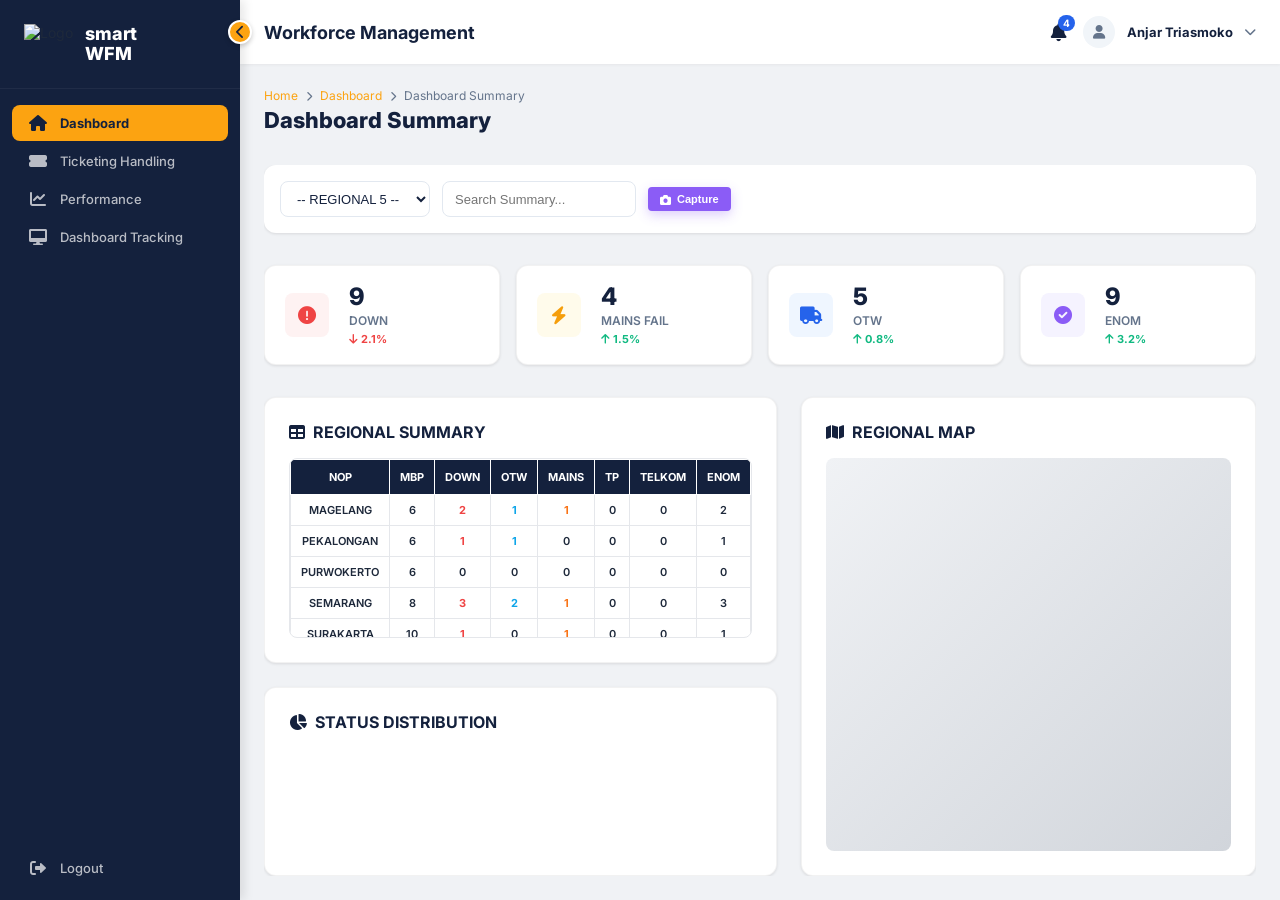
==== index.html @ b47be3df "Add files via upload" ====
<!DOCTYPE html>
<html lang="id">
<head>
  <meta charset="UTF-8">
  <meta name="viewport" content="width=device-width, initial-scale=1.0">
  <meta http-equiv="X-UA-Compatible" content="IE=edge">
  <title>OMC ENOM Regional 5</title>
  
  <base target="_top">
  <link rel="stylesheet" href="https://cdnjs.cloudflare.com/ajax/libs/font-awesome/6.0.0/css/all.min.css">
  <link rel="stylesheet" href="https://unpkg.com/leaflet@1.9.4/dist/leaflet.css" />
  
  <style>
    @import url('https://fonts.googleapis.com/css2?family=Inter:wght@400;600;700;800&display=swap');

    :root {
      --color-up: #10b981;
      --color-warning: #f97316;
      --color-down: #ef4444;
      --primary: #14213D;
      --primary-light: #1d2d4d;
      --accent: #FCA311;
      --secondary: #E5E5E5;
      --tertiary: #000000;
      --quaternary: #FFFFFF;
      --bg-light: #F0F2F5;
      --bg-default: #E5E5E5;
      --bg-darker: #d1d5db;
      --bg-white: #ffffff;
      --text-primary: #1e293b;
      --text-secondary: #64748b;
      --fs-xs: 11px;
      --fs-sm: 12px;
      --fs-base: 14px;
      --fs-lg: 16px;
      --fs-xl: 18px;
      --fs-2xl: 24px;
      --spacing-xs: 4px;
      --spacing-sm: 8px;
      --spacing-md: 16px;
      --spacing-lg: 24px;
      --shadow-sm: 0 1px 3px rgba(0, 0, 0, 0.1);
      --shadow-md: 0 4px 6px -1px rgba(0, 0, 0, 0.1);
      --shadow-lg: 0 10px 15px -3px rgba(0, 0, 0, 0.1);
      --radius-md: 8px;
      --radius-lg: 12px;
    }

    * { box-sizing: border-box; }
    html, body { height: 100%; margin: 0; padding: 0; }
    
    body {
      background-color: var(--bg-light);
      font-family: 'Inter', sans-serif;
      font-size: var(--fs-base);
      color: var(--text-primary);
      display: flex;
      overflow: auto; /* Allow scrolling if needed */
      min-height: 100vh;
    }

    /* ========== SIDEBAR ========== */
    #sidebar {
      width: 240px;
      background: var(--primary);
      display: flex;
      flex-direction: column;
      padding: 0;
      transition: width 0.3s cubic-bezier(0.4, 0, 0.2, 1);
      z-index: 100;
      box-shadow: 4px 0 10px rgba(0,0,0,0.1);
      flex-shrink: 0;
      position: relative;
    }

    #sidebar.collapsed {
      width: 70px;
    }

    #sidebar.collapsed .sidebar-logo span,
    #sidebar.collapsed .nav-item span,
    #sidebar.collapsed .nav-group-title,
    #sidebar.collapsed .nav-submenu {
      display: none;
    }

    #sidebar.collapsed .nav-item {
      justify-content: center;
      padding: 12px;
    }

    #sidebar.collapsed .nav-item i {
      margin: 0;
      font-size: 18px;
    }

    #sidebar.collapsed .sidebar-logo {
      justify-content: center;
      padding: 15px;
    }

    .sidebar-toggle {
      position: absolute;
      top: 20px;
      right: -12px;
      width: 24px;
      height: 24px;
      background: var(--accent);
      color: var(--primary);
      border-radius: 50%;
      display: flex;
      align-items: center;
      justify-content: center;
      cursor: pointer;
      z-index: 101;
      box-shadow: 0 2px 5px rgba(0,0,0,0.2);
      border: 2px solid white;
      transition: transform 0.3s;
    }

    #sidebar.collapsed .sidebar-toggle {
      transform: rotate(180deg);
    }

    .sidebar-logo {
      padding: 24px;
      display: flex;
      align-items: center;
      gap: 12px;
      border-bottom: 1px solid rgba(255,255,255,0.05);
      margin-bottom: 16px;
    }

    .sidebar-logo img {
      height: 40px;
      width: auto;
    }

    .sidebar-logo span {
      color: white;
      font-weight: 800;
      font-size: 18px;
      line-height: 1.1;
    }

    .nav-group {
      padding: 0 12px;
      margin-bottom: 16px;
    }

    .nav-group-title {
      color: rgba(255,255,255,0.4);
      font-size: 10px;
      font-weight: 700;
      text-transform: uppercase;
      padding: 0 12px;
      margin-bottom: 8px;
      letter-spacing: 1px;
    }

    .nav-item {
      color: rgba(255,255,255,0.7);
      width: 100%;
      padding: 10px 16px;
      cursor: pointer;
      display: flex;
      align-items: center;
      gap: 12px;
      transition: all 0.2s;
      font-size: 13px;
      font-weight: 500;
      border-radius: 8px;
      margin-bottom: 2px;
    }

    .nav-item i { 
      font-size: 16px; 
      width: 20px; 
      text-align: center;
    }

    .nav-item:hover {
      background: rgba(255, 255, 255, 0.05);
      color: white;
    }

    .nav-item.active {
      background: var(--accent);
      color: var(--primary);
      font-weight: 700;
    }

    .nav-item.active i {
      color: var(--primary);
    }

    .nav-submenu {
      padding-left: 32px;
      display: none;
    }

    .nav-item.has-submenu.open + .nav-submenu {
      display: block;
    }

    /* ========== MAIN CONTAINER ========== */
    #mainContainer {
      flex-grow: 1;
      display: flex;
      flex-direction: column;
      overflow: hidden;
      position: relative;
      min-width: 0; /* Prevent flex items from overflowing */
    }

    /* ========== HEADER ========== */
    .header-panel {
      display: flex;
      justify-content: space-between;
      align-items: center;
      background: var(--bg-white);
      padding: 0 24px;
      height: 64px;
      box-shadow: 0 1px 3px rgba(0,0,0,0.05);
      flex-shrink: 0;
      z-index: 10;
    }

    .header-title h4 {
      margin: 0;
      font-size: 18px;
      font-weight: 700;
      color: var(--primary);
    }

    .header-right {
      display: flex;
      gap: 24px;
      align-items: center;
    }

    .user-profile {
      display: flex;
      align-items: center;
      gap: 12px;
      cursor: pointer;
    }

    .user-avatar {
      width: 32px;
      height: 32px;
      border-radius: 50%;
      background: #f1f5f9;
      display: flex;
      align-items: center;
      justify-content: center;
      color: var(--text-secondary);
    }

    .user-info {
      display: flex;
      flex-direction: column;
    }

    .user-name {
      font-size: 13px;
      font-weight: 700;
      color: var(--primary);
    }

    /* ========== CONTENT AREA ========== */
    .content-area {
      flex-grow: 1;
      overflow-y: auto;
      padding: 24px;
      display: flex;
      flex-direction: column;
      gap: 24px;
    }

    .breadcrumb {
      display: flex;
      align-items: center;
      gap: 8px;
      font-size: 12px;
      color: var(--text-secondary);
      margin-bottom: 4px;
    }

    .breadcrumb a {
      color: var(--accent);
      text-decoration: none;
    }

    .page-header {
      margin-bottom: 8px;
    }

    .page-title {
      font-size: 22px;
      font-weight: 800;
      color: var(--primary);
      margin: 0;
    }

    /* ========== SCORE CARDS MODERN ========== */
    .score-cards-row {
      display: grid;
      grid-template-columns: repeat(auto-fit, minmax(200px, 1fr));
      gap: 16px;
      margin-bottom: 8px;
    }

    .modern-card {
      background: white;
      border-radius: 12px;
      padding: 16px 20px;
      display: flex;
      align-items: center;
      gap: 20px;
      box-shadow: var(--shadow-sm);
      border: 1px solid rgba(0,0,0,0.05);
      transition: all 0.3s ease;
      min-height: 100px;
    }

    .modern-card:hover {
      transform: translateY(-4px);
      box-shadow: var(--shadow-md);
    }

    .card-icon {
      width: 44px;
      height: 44px;
      border-radius: 8px;
      display: flex;
      align-items: center;
      justify-content: center;
      font-size: 18px;
    }

    .card-content {
      display: flex;
      flex-direction: column;
    }

    .card-value {
      font-size: 24px;
      font-weight: 800;
      color: var(--primary);
      line-height: 1;
    }

    .card-label {
      font-size: 12px;
      font-weight: 600;
      color: var(--text-secondary);
      text-transform: uppercase;
      margin-top: 4px;
    }

    .card-trend {
      font-size: 11px;
      font-weight: 700;
      margin-top: 4px;
      display: flex;
      align-items: center;
      gap: 4px;
    }

    .trend-up { color: var(--color-up); }
    .trend-down { color: var(--color-down); }

    /* Colors for cards */
    .card-blue { background: #eff6ff; color: #2563eb; }
    .card-green { background: #ecfdf5; color: #10b981; }
    .card-yellow { background: #fffbeb; color: #f59e0b; }
    .card-red { background: #fef2f2; color: #ef4444; }
    .card-purple { background: #f5f3ff; color: #8b5cf6; }

    #summaryPage, #dashboardPage, #dashboardPage2, #chartPage, #page4 {
      display: none;
      flex-direction: column;
      padding: var(--spacing-md);
      flex-grow: 1;
      overflow-y: auto;
    }

    /* ========== HEADER ========== */
    .header-panel {
      display: none;
    }

    .header-logo {
      height: 40px;
      width: auto;
      object-fit: contain;
    }

    .header-info h4 {
      margin: 0;
      font-size: var(--fs-xl);
      font-weight: 800;
      color: var(--primary);
      letter-spacing: -0.5px;
    }

    .header-right {
      display: flex;
      gap: var(--spacing-md);
      align-items: center;
      flex: 1;
      justify-content: flex-end;
    }

    .header-right input, .header-right select {
      height: 28px;
      padding: 0 var(--spacing-md);
      border-radius: 4px;
      border: 1px solid var(--bg-darker);
      font-size: var(--fs-xs);
      transition: all 0.2s;
    }

    .sync-info {
      text-align: right;
      border-left: 1px solid var(--bg-darker);
      padding-left: var(--spacing-md);
      line-height: 1.2;
      font-size: var(--fs-xs);
    }

    .sync-info span { color: var(--text-secondary); font-weight: 500; }
    .sync-info b { color: var(--accent); font-weight: 700; }
    .filter-bar {
      display: flex;
      gap: 12px;
      align-items: center;
      flex-wrap: wrap;
      background: white;
      padding: 16px;
      border-radius: 12px;
      box-shadow: var(--shadow-sm);
      margin-bottom: 8px;
    }

    .filter-bar select, .filter-bar input {
      height: 36px;
      padding: 0 12px;
      border-radius: 8px;
      border: 1px solid #e2e8f0;
      font-size: 13px;
      background: white;
      color: var(--primary);
      font-weight: 500;
      min-width: 150px;
    }

    .filter-bar select:focus, .filter-bar input:focus {
      outline: none;
      border-color: var(--accent);
    }

    /* ========== SCORE CARDS ========== */
    .row-score-sum {
      display: flex;
      gap: var(--spacing-md);
      margin-bottom: var(--spacing-md);
      flex-wrap: wrap;
      flex-shrink: 0;
    }

    .card-score-sum {
      flex: 1;
      min-width: 120px;
      background: var(--bg-white);
      border-radius: 6px;
      border: 1px solid var(--bg-darker);
      padding: var(--spacing-lg);
      text-align: center;
      box-shadow: var(--shadow-sm);
      transition: all 0.2s;
      position: relative;
      overflow: hidden;
      display: flex;
      flex-direction: column;
      justify-content: center;
    }

    .card-score-sum::before {
      content: '';
      position: absolute;
      top: 0;
      left: 0;
      right: 0;
      height: 3px;
      background: var(--bg-darker);
    }

    .card-score-sum.status-down::before { background: linear-gradient(90deg, var(--color-down), #dc2626); }
    .card-score-sum.status-warning::before { background: linear-gradient(90deg, var(--color-warning), #ea580c); }
    .card-score-sum.status-otw::before { background: linear-gradient(90deg, #06b6d4, #0891b2); }
    .card-score-sum:hover { transform: translateY(-2px); box-shadow: var(--shadow-md); }
    .card-score-sum small { font-size: var(--fs-xs); font-weight: 700; color: var(--text-secondary); text-transform: uppercase; }
    .card-score-sum h4 { font-size: 20px; margin: 6px 0 0 0; font-weight: 800; color: var(--primary); }

    .summary-grid {
      display: grid;
      grid-template-columns: 4.5fr 5.5fr;
      gap: 24px;
      flex-grow: 1;
      min-height: 0;
    }

    .summary-left {
      display: flex;
      flex-direction: column;
      gap: 24px;
      min-height: 0;
    }

    .summary-right {
      min-height: 0;
    }

    .card-panel {
      background: var(--bg-white);
      border-radius: 12px;
      border: 1px solid rgba(0,0,0,0.05);
      padding: 24px;
      box-shadow: var(--shadow-sm);
      display: flex;
      flex-direction: column;
      min-height: 0;
    }

    .panel-title {
      font-size: var(--fs-lg);
      font-weight: 700;
      color: var(--primary);
      margin-bottom: var(--spacing-md);
      display: flex;
      align-items: center;
      gap: 8px;
      flex-shrink: 0;
    }

    /* ========== SUMMARY TABLE ========== */
    .sum-table {
      width: 100%;
      border-collapse: collapse;
      font-size: var(--fs-sm);
      flex: 1;
      overflow: auto;
    }

    .sum-table th {
      background: #14213D;
      color: white;
      padding: 10px;
      position: sticky;
      top: 0;
      font-weight: 700;
      font-size: 11px;
      text-transform: uppercase;
      z-index: 5;
      border: 1px solid rgba(255,255,255,0.1);
    }

    .sum-table td {
      padding: 8px 10px;
      border: 1px solid #e5e7eb;
      text-align: center;
      font-weight: 600;
      font-size: 11px;
    }

    .sum-total {
      background: #eff6ff !important;
      font-weight: 800 !important;
      color: var(--primary);
      border-top: 2px solid var(--accent);
    }

    /* ========== MAP ========== */
    #map {
      height: 100%;
      width: 100%;
      border-radius: 6px;
      background: linear-gradient(135deg, var(--bg-light) 0%, var(--bg-darker) 100%);
    }

    .leaflet-popup-content-wrapper {
      border-radius: 6px;
      box-shadow: var(--shadow-lg) !important;
      border: none !important;
      background: var(--bg-white);
      font-family: 'Inter', sans-serif;
    }

    /* ========== DETAIL PAGE ========== */
    .row-score {
      display: flex;
      gap: var(--spacing-sm);
      margin-bottom: var(--spacing-md);
      overflow-x: auto;
      padding-bottom: 2px;
      flex-shrink: 0;
    }

    .card-score {
      flex: 0 0 auto;
      min-width: 90px;
      border-radius: 6px;
      padding: var(--spacing-md);
      text-align: center;
      color: white;
      font-weight: 700;
      transition: all 0.2s;
      display: flex;
      flex-direction: column;
      justify-content: center;
    }

    .card-score h4 { font-size: 16px; margin: 4px 0 2px 0; font-weight: 800; }
    .card-score small { font-size: var(--fs-xs); font-weight: 700; text-transform: uppercase; letter-spacing: 0.3px; }
    .card-score:hover { transform: translateY(-2px); box-shadow: var(--shadow-md); }

    .bg-up { background: linear-gradient(135deg, var(--color-up) 0%, #059669 100%); box-shadow: 0 4px 12px rgba(16, 185, 129, 0.3); }
    .bg-down { background: linear-gradient(135deg, var(--color-down) 0%, #dc2626 100%); box-shadow: 0 4px 12px rgba(239, 68, 68, 0.3); }
    .bg-warning { background: linear-gradient(135deg, var(--color-warning) 0%, #fc5a05 100%); box-shadow: 0 4px 12px rgba(249, 115, 22, 0.3); }
    .bg-info { background: linear-gradient(135deg, var(--primary-light) 0%, var(--accent) 100%); box-shadow: 0 4px 12px rgba(37, 99, 235, 0.3); }
    .bg-otw { background: linear-gradient(135deg, #06b6d4 0%, #0891b2 100%); box-shadow: 0 4px 12px rgba(6, 182, 212, 0.3); }
    .bg-critical { background: linear-gradient(135deg, #8b5cf6 0%, #7c3aed 100%); box-shadow: 0 4px 12px rgba(139, 92, 246, 0.3); }

    /* ========== TABLE ========== */
    .table-top-controls {
      display: flex;
      gap: var(--spacing-md);
      margin-bottom: var(--spacing-md);
      flex-shrink: 0;
      flex-wrap: wrap;
      align-items: center;
    }

    .table-controls {
      display: flex;
      justify-content: space-between;
      align-items: center;
      margin-top: var(--spacing-md);
      gap: var(--spacing-md);
      flex-shrink: 0;
    }

    .capture-btn, .export-btn {
      padding: 6px 12px;
      background: linear-gradient(135deg, #8b5cf6 0%, #6d28d9 100%);
      color: white;
      border: none;
      border-radius: 4px;
      cursor: pointer;
      font-size: var(--fs-xs);
      font-weight: 700;
      transition: all 0.2s;
      display: flex;
      align-items: center;
      gap: 6px;
      box-shadow: 0 4px 12px rgba(139, 92, 246, 0.3);
    }

    .export-btn {
      background: linear-gradient(135deg, #059669 0%, #047857 100%);
      box-shadow: 0 4px 12px rgba(5, 150, 105, 0.3);
    }

    .capture-btn:hover, .export-btn:hover { 
      transform: translateY(-1px); 
    }

    /* ========== TABLE STYLING ========== */
    .table-container {
      background: white;
      border-radius: 12px;
      box-shadow: var(--shadow-sm);
      overflow: hidden;
      display: flex;
      flex-direction: column;
      border: 1px solid rgba(0,0,0,0.05);
    }

    .table-header-blue {
      background: var(--primary);
      color: white;
      padding: 12px 20px;
      font-weight: 700;
      font-size: 14px;
    }

    #mainTable, #mainTable2 {
      width: 100%;
      border-collapse: collapse;
      font-size: var(--fs-sm);
    }

    #mainTable thead, #mainTable2 thead {
      position: sticky;
      top: 0;
      z-index: 10;
    }

    #mainTable th, #mainTable2 th {
      background: #14223D !important;
      color: white;
      padding: 10px 8px;
      position: relative;
      font-weight: 700;
      font-size: var(--fs-xs);
      text-transform: uppercase;
      cursor: pointer;
      white-space: nowrap;
      border-right: 1px solid rgba(255, 255, 255, 0.1);
      z-index: 10;
      width: auto;
      max-width: 200px;
      border-bottom: 2px solid var(--accent);
      transition: background 0.2s;
    }

    #mainTable th:hover, #mainTable2 th:hover {
      background: #1e293b !important;
    }

    #mainTable td, #mainTable2 td {
      padding: 6px;
      border-bottom: 1px solid var(--bg-default);
      width: auto;
      max-width: 200px;
      white-space: normal;
      word-wrap: break-word;
      overflow-wrap: break-word;
      cursor: pointer;
    }

    #mainTable tbody tr {
      transition: all 0.2s;
    }

    #mainTable tbody tr:hover { 
      background-color: #f0f7ff;
      box-shadow: inset 3px 0 0 var(--accent);
    }

    .status-up { background: #ecfdf5; color: #065f46; font-weight: 700; border-radius: 3px; padding: 2px 4px; }
    .status-warning { background: #fef3c7; color: #92400e; font-weight: 700; border-radius: 3px; padding: 2px 4px; }
    .status-down { background: #fee2e2; color: #991b1b; font-weight: 700; border-radius: 3px; padding: 2px 4px; }

    .mbp-otw { color: #0891b2; font-weight: 700; }
    .sla-exceeded { background-color: #fee2e2 !important; color: #991b1b; }
    .duration-exceeded { background-color: #fee2e2 !important; color: #991b1b; font-weight: 700; }

    /* ========== FIXED DROPDOWN STYLING ========== */
    .th-header-wrapper {
      position: relative;
      display: flex;
      align-items: center;
      justify-content: space-between;
      gap: 4px;
      width: 100%;
    }

    .sort-indicator {
      font-size: 10px;
      margin-left: 4px;
      opacity: 0.9;
      display: inline-flex;
      align-items: center;
      color: #fbbf24; /* Amber color for visibility */
    }
    
    .sort-priority {
      font-size: 9px;
      background: rgba(255,255,255,0.3);
      border-radius: 50%;
      width: 14px;
      height: 14px;
      display: inline-flex;
      align-items: center;
      justify-content: center;
      margin-left: 2px;
      color: white;
    }

    .filter-dropdown {
      position: fixed;
      background: var(--bg-white);
      border: 1px solid #e2e8f0;
      border-radius: 8px;
      box-shadow: 0 10px 25px -5px rgba(0, 0, 0, 0.1), 0 8px 10px -6px rgba(0, 0, 0, 0.1);
      z-index: 9999;
      display: none;
      min-width: 220px;
      max-width: 280px;
      overflow: hidden;
      animation: dropdownFadeIn 0.2s ease-out;
    }

    @keyframes dropdownFadeIn {
      from { opacity: 0; transform: translateY(-10px); }
      to { opacity: 1; transform: translateY(0); }
    }

    .filter-dropdown.show {
      display: block;
    }

    .filter-search-container {
      padding: 10px;
      background: #f8fafc;
      border-bottom: 1px solid #e2e8f0;
    }

    .filter-dropdown input {
      width: 100%;
      padding: 8px 12px;
      border: 1px solid #cbd5e1;
      border-radius: 6px;
      font-size: 12px;
      color: var(--primary);
      background: white;
      font-weight: 500;
      transition: border-color 0.2s;
    }

    .filter-dropdown input:focus {
      outline: none;
      border-color: var(--accent);
      box-shadow: 0 0 0 3px rgba(37, 99, 235, 0.1);
    }

    .filter-actions {
      display: flex;
      justify-content: space-between;
      align-items: center;
      padding: 8px 12px;
      background: #f1f5f9;
      border-top: 1px solid #e2e8f0;
    }

    .filter-btn {
      padding: 4px 8px;
      font-size: 11px;
      font-weight: 600;
      cursor: pointer;
      border-radius: 4px;
      transition: all 0.2s;
    }

    .filter-btn-clear {
      color: #ef4444;
      background: transparent;
      border: 1px solid transparent;
    }

    .filter-btn-clear:hover {
      background: #fee2e2;
      border-color: #fecaca;
    }

    .filter-count {
      font-size: 11px;
      color: var(--text-secondary);
      font-weight: 600;
    }

    .filter-options {
      max-height: 200px;
      overflow-y: auto;
      padding: 4px 0;
    }

    .filter-option {
      display: flex;
      align-items: center;
      padding: 8px 12px;
      cursor: pointer;
      color: var(--text-primary);
      font-weight: 500;
      transition: background 0.15s;
      font-size: 12px;
      user-select: none;
    }

    .filter-option:hover {
      background: #f1f5f9;
    }

    .filter-option.selected {
      background: #eff6ff;
      color: var(--primary);
    }

    .filter-option input[type="checkbox"] {
      accent-color: var(--accent);
      cursor: pointer;
      margin-right: 10px;
      width: 15px;
      height: 15px;
      flex-shrink: 0;
    }

    .filter-icon {
      cursor: pointer;
      opacity: 0.5;
      transition: all 0.2s;
      min-width: 16px;
      font-size: 11px;
      color: #94a3b8;
      padding: 4px;
      border-radius: 4px;
    }

    .filter-icon:hover {
      opacity: 1;
      background: rgba(255, 255, 255, 0.1);
      color: white;
    }

    .filter-icon.active {
      opacity: 1;
      color: #fbbf24;
      background: rgba(251, 191, 36, 0.1);
    }

    th.filtered {
      background: #1e293b !important; /* Slightly lighter than the original dark blue */
      border-bottom: 2px solid #fbbf24 !important;
    }

    /* ========== MODAL ========== */
    .modal {
      display: none;
      position: fixed;
      z-index: 10000;
      left: 0;
      top: 0;
      width: 100%;
      height: 100%;
      background-color: rgba(0, 0, 0, 0.5);
      animation: fadeIn 0.3s;
    }

    .modal.show {
      display: flex;
      justify-content: center;
      align-items: center;
    }

    @keyframes fadeIn {
      from { opacity: 0; }
      to { opacity: 1; }
    }

    .modal-content {
      background-color: var(--bg-white);
      padding: 30px;
      border-radius: 12px;
      max-width: 700px;
      width: 90%;
      max-height: 80vh;
      overflow-y: auto;
      box-shadow: 0 20px 60px rgba(0, 0, 0, 0.3);
      animation: slideUp 0.3s;
    }

    @keyframes slideUp {
      from { transform: translateY(50px); opacity: 0; }
      to { transform: translateY(0); opacity: 1; }
    }

    .modal-header {
      display: flex;
      justify-content: space-between;
      align-items: center;
      margin-bottom: 20px;
      padding-bottom: 15px;
      border-bottom: 2px solid var(--bg-default);
    }

    .modal-header h2 {
      margin: 0;
      color: var(--primary);
      font-size: 20px;
    }

    .close-btn {
      background: none;
      border: none;
      font-size: 28px;
      cursor: pointer;
      color: var(--text-secondary);
      transition: color 0.2s;
    }

    .close-btn:hover {
      color: var(--primary);
    }

    .modal-body {
      display: grid;
      grid-template-columns: 1fr 1fr;
      gap: 20px;
    }

    .modal-row {
      display: flex;
      flex-direction: column;
    }

    .modal-row label {
      font-size: var(--fs-xs);
      font-weight: 700;
      color: var(--text-secondary);
      text-transform: uppercase;
      margin-bottom: 6px;
    }

    .modal-row value {
      font-size: var(--fs-base);
      font-weight: 600;
      color: var(--text-primary);
      word-break: break-word;
    }

    .modal-full {
      grid-column: 1 / -1;
    }

    .charts-grid {
      display: grid;
      grid-template-columns: 1fr 1fr;
      gap: 24px;
      margin-bottom: 24px;
    }

    .chart-card {
      background: var(--bg-white);
      border-radius: 12px;
      border: 1px solid rgba(0,0,0,0.05);
      padding: 24px;
      box-shadow: var(--shadow-sm);
      display: flex;
      flex-direction: column;
    }

    .chart-title {
      font-size: var(--fs-lg);
      font-weight: 700;
      color: var(--primary);
      margin-bottom: var(--spacing-md);
    }

    .chart-container {
      flex: 1;
      position: relative;
      height: 300px;
    }

    .chart-container canvas {
      max-height: 100%;
    }

    /* ========== LOGIN ========== */
    #loginPage {
      position: fixed;
      inset: 0;
      z-index: 9999;
      display: flex;
      justify-content: center;
      align-items: center;
      background: url('https://images.unsplash.com/photo-1449824913935-59a10b8d2000?auto=format&fit=crop&w=1920&q=80') center/cover;
    }

    #loginPage::before {
      content: "";
      position: absolute;
      inset: 0;
      background: rgba(15, 23, 42, 0.85);
      z-index: 1;
    }

    .login-box {
      position: relative;
      z-index: 2;
      background: var(--bg-white);
      padding: var(--spacing-lg);
      border-radius: 12px;
      width: 680px;
      display: flex;
      box-shadow: var(--shadow-lg);
      gap: var(--spacing-lg);
    }

    .login-left {
      flex: 1.2;
      border-right: 1px solid var(--bg-darker);
      display: flex;
      justify-content: center;
      align-items: center;
      padding-right: var(--spacing-lg);
    }

    .login-left img { width: 180px; border-radius: 8px; box-shadow: var(--shadow-md); }
    .login-right { flex: 1; padding-left: var(--spacing-lg); }
    .login-right h3 { font-size: var(--fs-2xl); color: var(--primary); margin-bottom: var(--spacing-lg); font-weight: 800; }
    .login-right input {
      width: 100%;
      padding: 8px var(--spacing-md);
      margin: var(--spacing-sm) 0;
      border-radius: 6px;
      border: 1px solid var(--bg-darker);
      background: var(--bg-light);
      font-size: var(--fs-sm);
      font-family: 'Inter', sans-serif;
    }

    .login-right button {
      width: 100%;
      padding: 8px var(--spacing-md);
      background: linear-gradient(135deg, var(--accent) 0%, #1d4ed8 100%);
      color: white;
      border: none;
      border-radius: 6px;
      cursor: pointer;
      font-weight: 700;
      font-size: var(--fs-sm);
      margin-top: var(--spacing-md);
      font-family: 'Inter', sans-serif;
    }

    #loginError { color: var(--color-down); font-size: var(--fs-xs); margin-bottom: var(--spacing-sm); font-weight: 600; text-align: center; }
    .login-footer { font-size: var(--fs-xs); color: #0a0185; display: block; margin-top: var(--spacing-md); font-weight: 700; text-align: center; }

    /* ========== PAGINATION ========== */
    .pagination {
      display: flex;
      gap: var(--spacing-xs);
      align-items: center;
    }

    .pagination button, .pagination input {
      padding: 4px 8px;
      border: 1px solid var(--bg-darker);
      border-radius: 4px;
      background: var(--bg-white);
      cursor: pointer;
      font-size: var(--fs-xs);
    }

    .pagination button:hover {
      background: var(--accent);
      color: white;
      border-color: var(--accent);
    }

    /* ========== RESPONSIVE ========== */
    @media (max-width: 1200px) {
      .summary-grid { grid-template-columns: 1fr; }
      .charts-grid { grid-template-columns: 1fr; }
      #sidebar:not(.collapsed) { width: 200px; }
    }

    @media (max-width: 992px) {
      #sidebar:not(.collapsed) { width: 70px; }
      #sidebar:not(.collapsed) .sidebar-logo span,
      #sidebar:not(.collapsed) .nav-item span,
      #sidebar:not(.collapsed) .nav-group-title,
      #sidebar:not(.collapsed) .nav-submenu {
        display: none;
      }
      #sidebar:not(.collapsed) .nav-item {
        justify-content: center;
      }
    }

    @media (max-width: 768px) {
      .header-panel { flex-direction: row; height: 64px; padding: 0 12px; }
      .header-title h4 { font-size: 14px; }
      .header-right { gap: 12px; }
      .user-name { display: none; }
      .login-box { width: 95vw; flex-direction: column; }
      .login-left { border: none; padding: 10px; }
      .card-score { min-width: 70px; padding: 8px; }
      #mainTable td { max-width: 120px; font-size: 11px; }
      .modal-body { grid-template-columns: 1fr; }
    }

    .hidden { display: none !important; }
    .loading { opacity: 0.6; pointer-events: none; }

    /* ========== CUSTOM TOOLTIP STYLES ========== */
    .custom-tooltip {
      background: rgba(30, 58, 138, 0.9) !important;
      color: white !important;
      border: none !important;
      border-radius: 4px !important;
      padding: 4px 8px !important;
      font-size: 11px !important;
      font-weight: 600 !important;
      box-shadow: 0 2px 8px rgba(0,0,0,0.2) !important;
    }

    .custom-tooltip::before {
      border-top-color: rgba(30, 58, 138, 0.9) !important;
    }

    .custom-tooltip-small {
      background: white !important;
      color: #1e3a8a !important;
      border: 1px solid #1e3a8a !important;
      font-size: 10px !important;
      font-weight: 700 !important;
      box-shadow: 0 2px 6px rgba(0,0,0,0.15) !important;
      border-radius: 3px !important;
      padding: 3px 6px !important;
      white-space: nowrap !important;
    }

    .custom-tooltip-small::before {
      border-top-color: #1e3a8a !important;
    }

    .leaflet-tooltip {
      background-color: transparent !important;
      border: none !important;
    }

    /* ========== CAPTURE STYLES ========== */
    #captureContainer {
      position: fixed;
      left: -9999px;
      top: 0;
      background: white;
      font-family: 'Inter', sans-serif;
      width: 100%; /* Use 100% instead of fixed 1920px for better scaling */
      max-width: 1920px;
      padding: 30px;
      display: flex;
      flex-direction: column;
    }
  </style>
  <script>
    if ('serviceWorker' in navigator) {
      window.addEventListener('load', () => {
        if (typeof google !== 'undefined' && google.script) {
          google.script.run
            .withFailureHandler(function(err) {
              console.warn('❌ getAppUrl failed:', err);
            })
            .withSuccessHandler(function(url) {
              navigator.serviceWorker.register(url + '?path=sw.js').then(reg => {
                console.log('✅ Service Worker registered via GAS');
              }).catch(err => {
                console.warn('❌ Service Worker registration failed:', err);
              });
            }).getAppUrl();
        } else {
          // Fallback for local development
          navigator.serviceWorker.register('/sw.js').then(reg => {
            console.log('✅ Service Worker registered locally');
          }).catch(err => {
            console.warn('❌ Service Worker registration failed locally:', err);
          });
        }
      });
    }
  </script>
</head>

<body>

  <!-- ========== LOGIN ========== -->
  <div id="loginPage">
    <div class="login-box">
      <div class="login-left">
        <img src="https://drive.google.com/thumbnail?id=1x56FRYAsrWqcZBuKsnF23qK2UUcn08aP&sz=w500" alt="Logo">
      </div>
      <div class="login-right">
        <h3>OMC ENOM R5</h3>
        <input type="text" id="user" placeholder="Username" />
        <input type="password" id="pass" placeholder="Password" />
        <div id="loginError"></div>
        <button onclick="login()">Login</button>
        <span class="login-footer">#Created by RAN Analyst</span>
      </div>
    </div>
  </div>

  <!-- ========== SIDEBAR ========== -->
  <div id="sidebar">
    <div class="sidebar-toggle" onclick="toggleSidebar()">
      <i class="fa fa-chevron-left"></i>
    </div>
    <div class="sidebar-logo">
      <img src="https://drive.google.com/thumbnail?id=1x56FRYAsrWqcZBuKsnF23qK2UUcn08aP&sz=w500" alt="Logo">
      <span>smart<br>WFM</span>
    </div>

    <div class="nav-group">
      <div class="nav-item" id="navSum" onclick="showPage('summary')">
        <i class="fa fa-home"></i><span>Dashboard</span>
      </div>
      <div class="nav-item" onclick="toggleSubmenu(this)">
        <i class="fa fa-ticket-alt"></i><span>Ticketing Handling</span>
      </div>
      <div class="nav-submenu">
        <div class="nav-item" onclick="showPage('summary')">
          <i class="fa fa-chevron-right" style="font-size:10px"></i><span>Fault Center</span>
        </div>
        <div class="nav-item" id="navDet" onclick="showPage('detail')">
          <i class="fa fa-chevron-right" style="font-size:10px"></i><span>Ticket Tracking</span>
        </div>
        <div class="nav-item" id="navDetail2" onclick="showPage('detail2')">
          <i class="fa fa-chevron-right" style="font-size:10px"></i><span>Dashboard Enom 2</span>
        </div>
      </div>
      <div class="nav-item" onclick="toggleSubmenu(this)">
        <i class="fa fa-chart-line"></i><span>Performance</span>
      </div>
      <div class="nav-item" onclick="toggleSubmenu(this)">
        <i class="fa fa-desktop"></i><span>Dashboard Tracking</span>
      </div>
      <div class="nav-submenu">
        <div class="nav-item" id="navChart" onclick="showPage('chart')">
          <i class="fa fa-chevron-right" style="font-size:10px"></i><span>Analytics</span>
        </div>
      </div>
    </div>

    <div style="margin-top: auto; padding: 12px;">
      <div class="nav-item" onclick="logout()">
        <i class="fa fa-sign-out-alt"></i><span>Logout</span>
      </div>
    </div>
  </div>

  <!-- ========== MAIN ========== -->
  <div id="mainContainer">
    
    <!-- HEADER -->
    <div class="header-panel" style="display:flex">
      <div class="header-title"><h4>Workforce Management</h4></div>
      <div class="header-right">
        <div style="position:relative">
          <i class="fa fa-bell" style="color:var(--primary); font-size:18px"></i>
          <span style="position:absolute; top:-8px; right:-8px; background:#2563eb; color:white; font-size:10px; padding:2px 5px; border-radius:10px; font-weight:700">4</span>
        </div>
        <div class="user-profile">
          <div class="user-avatar">
            <i class="fa fa-user"></i>
          </div>
          <div class="user-info">
            <span class="user-name">Anjar Triasmoko</span>
          </div>
          <i class="fa fa-chevron-down" style="font-size:12px; color:var(--text-secondary)"></i>
        </div>
      </div>
    </div>

    <div class="content-area">
      <!-- BREADCRUMBS & PAGE HEADER -->
      <div class="page-header">
        <div class="breadcrumb">
          <a href="#">Home</a> <i class="fa fa-chevron-right" style="font-size:10px"></i> 
          <a href="#">Dashboard</a> <i class="fa fa-chevron-right" style="font-size:10px"></i> 
          <span id="breadcrumbCurrent">Ticket Tracking</span>
        </div>
        <h1 class="page-title" id="pageTitle">Ticket Tracking</h1>
      </div>

      <!-- SUMMARY PAGE -->
      <div id="summaryPage" style="display:none; padding:0; gap:24px">
        <div class="filter-bar">
          <select id="filterNOP_Sum" onchange="resetAndFilterSum()"><option value="">-- REGIONAL 5 --</option></select>
          <input type="text" id="searchInputSum" placeholder="Search Summary..." onkeyup="handleGlobalSearchSum()">
          <button class="capture-btn" onclick="captureSummaryFull(event)" style="background: #8b5cf6;"><i class="fa fa-camera"></i> Capture</button>
        </div>

        <div class="score-cards-row">
          <div class="modern-card">
            <div class="card-icon card-red"><i class="fa fa-exclamation-circle"></i></div>
            <div class="card-content">
              <span class="card-value" id="sumDown">0</span>
              <span class="card-label">Down</span>
              <span class="card-trend trend-down"><i class="fa fa-arrow-down"></i> 2.1%</span>
            </div>
          </div>
          <div class="modern-card">
            <div class="card-icon card-yellow"><i class="fa fa-bolt"></i></div>
            <div class="card-content">
              <span class="card-value" id="sumMains">0</span>
              <span class="card-label">Mains Fail</span>
              <span class="card-trend trend-up"><i class="fa fa-arrow-up"></i> 1.5%</span>
            </div>
          </div>
          <div class="modern-card">
            <div class="card-icon card-blue"><i class="fa fa-truck"></i></div>
            <div class="card-content">
              <span class="card-value" id="sumOtw">0</span>
              <span class="card-label">OTW</span>
              <span class="card-trend trend-up"><i class="fa fa-arrow-up"></i> 0.8%</span>
            </div>
          </div>
          <div class="modern-card">
            <div class="card-icon card-purple"><i class="fa fa-check-circle"></i></div>
            <div class="card-content">
              <span class="card-value" id="sumEnom">0</span>
              <span class="card-label">ENOM</span>
              <span class="card-trend trend-up"><i class="fa fa-arrow-up"></i> 3.2%</span>
            </div>
          </div>
        </div>
        
        <div class="summary-grid">
          <div class="summary-left">
            <div class="card-panel">
              <div class="panel-title"><i class="fa fa-table"></i> REGIONAL SUMMARY</div>
              <div id="summaryTableContainer" style="flex-grow: 1; overflow: auto; border-radius: 8px; border: 1px solid #e5e7eb;"></div>
            </div>
            <div class="card-panel">
              <div class="panel-title"><i class="fa fa-chart-pie"></i> STATUS DISTRIBUTION</div>
              <div style="flex-grow: 1; position: relative;">
                <canvas id="summaryStatusChart"></canvas>
              </div>
            </div>
          </div>
          <div class="summary-right">
            <div class="card-panel" style="height: 100%;">
              <div class="panel-title"><i class="fa fa-map"></i> REGIONAL MAP</div>
              <div id="map" style="flex-grow: 1; border-radius: 8px;"></div>
            </div>
          </div>
        </div>
      </div>

      <!-- DETAIL PAGE -->
      <div id="detailPage" style="display:none; padding:0; gap:24px">
        <div class="filter-bar">
          <select id="filterNOP" onchange="resetAndFilter()"><option value="">-- REGIONAL 5 --</option></select>
          <input type="text" id="searchInput" onkeyup="handleGlobalSearch()" placeholder="Search Ticket Tracking...">
          <button class="capture-btn" onclick="captureDetailFull(event)" style="background: #8b5cf6;"><i class="fa fa-camera"></i> Capture</button>
        </div>

        <div class="score-cards-row">
          <div class="modern-card">
            <div class="card-icon card-red"><i class="fa fa-exclamation-circle"></i></div>
            <div class="card-content">
              <span class="card-value" id="countDown">0</span>
              <span class="card-label">Down</span>
            </div>
          </div>
          <div class="modern-card">
            <div class="card-icon card-yellow"><i class="fa fa-bolt"></i></div>
            <div class="card-content">
              <span class="card-value" id="countMains">0</span>
              <span class="card-label">Mains Fail</span>
            </div>
          </div>
          <div class="modern-card">
            <div class="card-icon card-blue"><i class="fa fa-truck"></i></div>
            <div class="card-content">
              <span class="card-value" id="countOTW">0</span>
              <span class="card-label">OTW</span>
            </div>
          </div>
          <div class="modern-card">
            <div class="card-icon card-purple"><i class="fa fa-exclamation-triangle"></i></div>
            <div class="card-content">
              <span class="card-value" id="countCritical">0</span>
              <span class="card-label">Critical</span>
            </div>
          </div>
        </div>

        <div class="card-panel" style="padding: 0; overflow: hidden;">
          <div class="table-header-blue">List Ticket INAP</div>
          <div style="overflow:auto; flex:1">
            <table id="mainTable">
              <thead id="tableHead"></thead>
              <tbody id="tableBody"></tbody>
            </table>
          </div>
          <div style="padding:16px; border-top:1px solid #f1f5f9; display:flex; justify-content:space-between; align-items:center">
            <span id="rowsInfo" style="font-size:12px; color:var(--text-secondary); font-weight:600;"></span>
            <div class="pagination">
              <button onclick="prevPage()">← Prev</button>
              <span style="font-size:12px;">Page <input type="number" id="pageInput" value="1" onchange="goToPage(this.value)" style="width:40px; text-align:center"> of <span id="totalPages">1</span></span>
              <button onclick="nextPage()">Next →</button>
            </div>
          </div>
        </div>
      </div>

      <!-- DETAIL PAGE 2 -->
      <div id="detail2Page" style="display:none; padding:0; gap:24px">
        <div class="filter-bar">
          <select id="filterNOP2" onchange="resetAndFilter2()"><option value="">-- REGIONAL 5 --</option></select>
          <input type="text" id="searchInput2" placeholder="Search Dashboard Enom 2..." onkeyup="handleGlobalSearch2()">
          <button class="capture-btn" onclick="captureDetailFull2(event)" style="background: #8b5cf6;"><i class="fa fa-camera"></i> Capture</button>
        </div>

        <div class="score-cards-row">
          <div class="modern-card">
            <div class="card-icon card-blue"><i class="fa fa-list"></i></div>
            <div class="card-content">
              <span class="card-value" id="countTotal2">0</span>
              <span class="card-label">Total</span>
            </div>
          </div>
          <div class="modern-card">
            <div class="card-icon card-red"><i class="fa fa-exclamation-circle"></i></div>
            <div class="card-content">
              <span class="card-value" id="countIncident2">0</span>
              <span class="card-label">Incident</span>
            </div>
          </div>
          <div class="modern-card">
            <div class="card-icon card-green"><i class="fa fa-check-circle"></i></div>
            <div class="card-content">
              <span class="card-value" id="countInSla2">0</span>
              <span class="card-label">In SLA</span>
            </div>
          </div>
          <div class="modern-card">
            <div class="card-icon card-red"><i class="fa fa-times-circle"></i></div>
            <div class="card-content">
              <span class="card-value" id="countOutSla2">0</span>
              <span class="card-label">Out SLA</span>
            </div>
          </div>
        </div>

        <div class="card-panel" style="padding: 0; overflow: hidden;">
          <div class="table-header-blue">Dashboard Enom 2</div>
          <div style="overflow:auto; flex:1">
            <table id="mainTable2">
              <thead id="tableHead2"></thead>
              <tbody id="tableBody2"></tbody>
            </table>
          </div>
          <div style="padding:16px; border-top:1px solid #f1f5f9; display:flex; justify-content:space-between; align-items:center">
            <span id="rowsInfo2" style="font-size:12px; color:var(--text-secondary); font-weight:600;"></span>
            <div class="pagination">
              <button onclick="prevPage2()">← Prev</button>
              <span style="font-size:12px;">Page <input type="number" id="pageInput2" value="1" onchange="goToPage2(this.value)" style="width:40px; text-align:center"> of <span id="totalPages2">1</span></span>
              <button onclick="nextPage2()">Next →</button>
            </div>
          </div>
        </div>
      </div>

      <!-- CHART PAGE -->
      <div id="chartPage" style="display:none; padding:0; gap:24px">
        <div class="filter-bar">
          <select id="chartFilterType" onchange="updateChartFilters()"><option value="">Type Ticket</option></select>
          <select id="chartFilterNop" onchange="updateChartFilters()"><option value="">NOP</option></select>
          <select id="chartFilterSeverity" onchange="updateChartFilters()"><option value="">Severity</option></select>
          <select id="chartFilterStatus" onchange="updateChartFilters()"><option value="">Status</option></select>
          <button class="btn-primary" onclick="resetChartFilters()" style="padding: 8px 16px; border-radius:8px; border:1px solid #e2e8f0; background:white; font-weight:600">Reset</button>
        </div>

        <div class="charts-grid">
          <div class="chart-card">
            <div class="panel-title">Ticket Status</div>
            <div class="chart-container"><canvas id="statusChart2"></canvas></div>
          </div>
          <div class="chart-card">
            <div class="panel-title">Severity Breakdown</div>
            <div class="chart-container"><canvas id="severityChart2"></canvas></div>
          </div>
          <div class="chart-card">
            <div class="panel-title">SLA Status</div>
            <div class="chart-container"><canvas id="slaChart2"></canvas></div>
          </div>
          <div class="chart-card">
            <div class="panel-title">Fault Level</div>
            <div class="chart-container"><canvas id="faultChart2"></canvas></div>
          </div>
          <div class="chart-card" style="grid-column: span 2;">
            <div class="panel-title">PIC Take Over Ticket</div>
            <div class="chart-container"><canvas id="picChart2"></canvas></div>
          </div>
        </div>
      </div>
    </div>
  </div>

    <!-- PAGE 4 (SETTINGS) -->
    <div id="page4Page">
      <div class="card-panel" style="flex: none; max-width: 600px;">
        <div class="panel-title"><i class="fa fa-cog"></i> Settings (Placeholder)</div>
        <p style="color: var(--text-secondary); font-size: var(--fs-sm); margin: 20px 0;">
          Under development:
        </p>
        <ul style="color: var(--text-primary); font-size: var(--fs-sm); line-height: 1.8;">
          <li>Cell down</li>
          <li>Incident Tracker</li>
        </ul>
      </div>
    </div>
  </div>

  <!-- MODALS -->
  <div id="detailModal" class="modal">
    <div class="modal-content">
      <div class="modal-header">
        <h2>Incident Detail</h2>
        <button class="close-btn" onclick="closeDetailModal()">&times;</button>
      </div>
      <div class="modal-body" id="detailModalBody"></div>
    </div>
  </div>

  <!-- Capture Container (Hidden) -->
  <div id="captureContainer"></div>

  <script>
    window.onerror = function(message, source, lineno, colno, error) {
      console.error("Global Error:", message, "at", source, ":", lineno, ":", colno, error);
    };
    // ========== STATE ==========
    const State = {
      globalData: [],
      globalData2: [],
      filteredRows: [],
      filteredRows2: [],
      currentPage: 1,
      currentPage2: 1,
      rowsPerPage: 20,
      colIdx: {},
      colIdx2: {},
      timer: 900,
      timerInterval: null,
      sorts: [], // Array of { colIdx, asc }
      sorts2: [], // Array of { colIdx, asc }
      columnFilters: {},
      columnFilters2: {},
      columnFiltersSum: {},
      searchSum: "",
      activeRoute: null,
      chartFilters: {
        type: [],
        nop: [],
        severity: [],
        status: [],
        sla: [],
        fault: [],
        pic: []
      },
      charts: {},
      scriptsLoaded: {},
      mapInitialized: false
    };

    function loadScript(url) {
      if (State.scriptsLoaded[url]) return Promise.resolve();
      return new Promise((resolve, reject) => {
        const script = document.createElement('script');
        script.src = url;
        script.crossOrigin = "anonymous";
        script.onload = () => {
          State.scriptsLoaded[url] = true;
          resolve();
        };
        script.onerror = reject;
        document.head.appendChild(script);
      });
    }

    function saveSortState() {
      localStorage.setItem('omc_sorts', JSON.stringify(State.sorts));
      localStorage.setItem('omc_sorts2', JSON.stringify(State.sorts2));
      localStorage.setItem('omc_filters', JSON.stringify(State.columnFilters));
      localStorage.setItem('omc_filters2', JSON.stringify(State.columnFilters2));
    }

    function loadSortState() {
      const s1 = localStorage.getItem('omc_sorts');
      const s2 = localStorage.getItem('omc_sorts2');
      const f1 = localStorage.getItem('omc_filters');
      const f2 = localStorage.getItem('omc_filters2');
      if (s1) State.sorts = JSON.parse(s1);
      if (s2) State.sorts2 = JSON.parse(s2);
      if (f1) State.columnFilters = JSON.parse(f1);
      if (f2) State.columnFilters2 = JSON.parse(f2);
    }

    let map, markers = [];

    // ========== SLA CONFIG ==========
    const SLA = {
      'CRITICAL': 4,
      'MAJOR': 8,
      'MINOR': 10,
      'LOW': 13
    };

    // Column widths mapping
    const colWidths = {
      0: '60px',
      1: '120px',
      2: '80px',
      3: '80px',
      4: '80px',
      5: '70px',
      6: '100px',
      7: '60px',
      8: '70px',
      9: '70px',
      10: '80px',
      11: '110px',
      12: '60px',
      13: '120px',
      14: '70px',
    };

    // ========== MAP ICONS (FIXED) ========== 
    const createSiteIcon = (color) => {
      return L.divIcon({
        className: 'custom-marker-site',
        html: `<div style="
          width: 14px;
          height: 14px;
          background: ${color};
          border: 2px solid white;
          border-radius: 50%;
          box-shadow: 0 1px 4px rgba(0,0,0,0.3);
        "></div>`,
        iconSize: [14, 14],
        iconAnchor: [7, 7],
        popupAnchor: [0, -7]
      });
    };

    const createTeamIcon = (color) => {
      return L.divIcon({
        className: 'custom-marker-team',
        html: `<div style="
          width: 18px;
          height: 18px;
          background: #14213D;
          border: 2px solid white;
          border-radius: 4px;
          display: flex;
          align-items: center;
          justify-content: center;
          box-shadow: 0 1px 4px rgba(0,0,0,0.3);
        ">
          <svg xmlns="http://www.w3.org/2000/svg" width="11" height="11" viewBox="0 0 24 24" fill="none" stroke="white" stroke-width="2.5" stroke-linecap="round" stroke-linejoin="round">
            <path d="M14 18V6a2 2 0 0 0-2-2H4a2 2 0 0 0-2 2v11a1 1 0 0 0 1 1h2"></path>
            <path d="M15 18H9"></path>
            <path d="M19 18h2a1 1 0 0 0 1-1v-5l-4-4h-3v10a1 1 0 0 0 1 1Z"></path>
          </svg>
        </div>`,
        iconSize: [18, 18],
        iconAnchor: [9, 9],
        popupAnchor: [0, -9]
      });
    };

    // ========== LOGIN ==========
    function setInnerText(id, text) {
      const el = document.getElementById(id);
      if (el) el.innerText = text;
    }

    function setInnerHTML(id, html) {
      const el = document.getElementById(id);
      if (el) el.innerHTML = html;
    }

    function login() {
      const u = document.getElementById("user").value;
      const p = document.getElementById("pass").value;
      const err = document.getElementById("loginError");

      setInnerText("loginError", "Checking...");

      if (typeof google === 'undefined' || !google.script) {
        console.log("⚠️ Google Apps Script not detected - using mock login");
        setTimeout(() => {
          setInnerText("loginError", "");
          document.getElementById("loginPage").style.display = "none";
          document.getElementById("sidebar").style.display = "flex";
          showPage('summary');
          loadDashboard();
          startTimer();
        }, 500);
        return;
      }

      google.script.run
        .withFailureHandler(err => console.error("GAS Error (Login):", err))
        .withSuccessHandler(res => {
          if (!res || !res.success) {
            setInnerText("loginError", res?.message || "Login gagal");
            return;
          }

          setInnerText("loginError", "");
          document.getElementById("loginPage").style.display = "none";
          document.getElementById("sidebar").style.display = "flex";
          showPage('summary');
          loadDashboard(); // ← kita satukan data
          startTimer();
        })
        .checkLogin({ username: u, password: p });
    }

    function logout() {
      console.log("🔴 LOGOUT - Clearing interval");
      if (State.timerInterval) clearInterval(State.timerInterval);
      window.location.reload();
    }

    // ========== NAVIGATION ==========
    function toggleSidebar() {
      const sidebar = document.getElementById('sidebar');
      sidebar.classList.toggle('collapsed');
      
      // Update toggle icon
      const icon = sidebar.querySelector('.sidebar-toggle i');
      if (sidebar.classList.contains('collapsed')) {
        icon.className = 'fa fa-chevron-right';
      } else {
        icon.className = 'fa fa-chevron-left';
      }
    }

    function toggleSubmenu(el) {
      const parent = el.parentElement;
      const submenu = el.nextElementSibling;
      if (submenu && submenu.classList.contains('nav-submenu')) {
        const isOpen = submenu.style.display === 'block';
        submenu.style.display = isOpen ? 'none' : 'block';
        el.classList.toggle('open', !isOpen);
      }
    }

    function showPage(p) {
      console.log(`📄 Showing page: ${p}`);
      
      const pages = ['summary', 'detail', 'detail2', 'chart', 'page4'];
      pages.forEach(pg => {
        const el = document.getElementById(pg + "Page");
        if (el) el.style.display = 'none';
      });
      
      const targetPage = document.getElementById(p + "Page");
      if (targetPage) {
        targetPage.style.display = 'flex';
        State.currentPage = p;
      }

      // Update active nav
      document.querySelectorAll('.nav-item').forEach(item => item.classList.remove('active'));
      const navMap = {
        'summary': 'navSum',
        'detail': 'navDet',
        'detail2': 'navDetail2',
        'chart': 'navChart'
      };
      const activeNavId = navMap[p];
      if (activeNavId) {
        const navEl = document.getElementById(activeNavId);
        if (navEl) {
          navEl.classList.add('active');
          
          // Expand parent submenu if exists
          const parentSubmenu = navEl.closest('.nav-submenu');
          if (parentSubmenu) {
            parentSubmenu.style.display = 'block';
            const toggleBtn = parentSubmenu.previousElementSibling;
            if (toggleBtn && toggleBtn.classList.contains('nav-item')) {
              toggleBtn.classList.add('open');
            }
          }
        }
      }

      // Update Breadcrumbs & Title
      const breadcrumbCurrent = document.getElementById('breadcrumbCurrent');
      const pageTitle = document.getElementById('pageTitle');
      const titles = {
        'summary': 'Dashboard Summary',
        'detail': 'Ticket Tracking',
        'detail2': 'Dashboard Enom 2',
        'chart': 'Analytics'
      };
      if (breadcrumbCurrent) breadcrumbCurrent.innerText = titles[p] || 'Dashboard';
      if (pageTitle) pageTitle.innerText = titles[p] || 'Dashboard';

      if (p === 'summary') {
        if (!State.mapInitialized) initMap();
        setTimeout(() => {
          if (map) map.invalidateSize();
          renderSummaryCharts();
        }, 200);
      } else if (p === 'chart') {
        Promise.all([
          loadScript('https://cdnjs.cloudflare.com/ajax/libs/Chart.js/3.9.1/chart.min.js'),
          loadScript('https://cdn.jsdelivr.net/npm/chartjs-plugin-datalabels@2.0.0')
        ]).then(() => {
          setTimeout(() => renderCharts(), 200);
        });
      }
    }

    // ========== TIMER ==========
    function startTimer() {
      console.log("⏱️ Timer started - 15 minutes interval");
      if (State.timerInterval) clearInterval(State.timerInterval);
      State.timerInterval = setInterval(() => {
        State.timer--;
        const m = Math.floor(State.timer / 60);
        const s = State.timer % 60;
      setInnerText("timerText", `${m}:${s < 10 ? '0' : ''}${s}`);
        if (State.timer <= 0) {
          console.log("⏱️ Timer finished - reloading data");
          loadData();
        }
      }, 1000);
    }

    // ========== UTILITY FUNCTIONS ==========
    function calculateDurationHours(dateStr) {
      try {
        const date = new Date(dateStr);
        const now = new Date();
        const diffMs = now - date;
        return Math.floor(diffMs / (1000 * 60 * 60));
      } catch (e) {
        return 0;
      }
    }

    function checkSLAExceeded(neStatus, severity, dateStr) {
      if (!neStatus.includes("DOWN")) return false;
      const slaHours = SLA[severity] || 13;
      const durationHours = calculateDurationHours(dateStr);
      return durationHours > slaHours;
    }

    // ========== MAP ==========
    function initMap() {
      if (State.mapInitialized) return;
      console.log("📍 Initializing map...");
      
      loadScript('https://unpkg.com/leaflet@1.9.4/dist/leaflet.js').then(() => {
        // Re-check after script load to avoid race conditions
        if (State.mapInitialized || (window.L && L.DomUtil.get('map') && L.DomUtil.get('map')._leaflet_id)) {
          State.mapInitialized = true;
          return;
        }

        try {
          const cartoLight = L.tileLayer('https://{s}.basemaps.cartocdn.com/light_all/{z}/{x}/{y}{r}.png', {
            attribution: '&copy; OpenStreetMap'
          });
          const esriSatelit = L.tileLayer('https://server.arcgisonline.com/ArcGIS/rest/services/World_Imagery/MapServer/tile/{z}/{y}/{x}', { attribution: '&copy; Esri' });
          const cartoDark = L.tileLayer('https://{s}.basemaps.cartocdn.com/dark_all/{z}/{x}/{y}{r}.png', { attribution: '&copy; CartoDB' });

          map = L.map('map', { center: [-7.3, 110.0], zoom: 8, layers: [cartoLight] });
          console.log("✅ Map created successfully");
          
          L.control.layers({ "Light": cartoLight, "Satelit": esriSatelit, "Dark": cartoDark }, null, { position: 'topright' }).addTo(map);
          addMapLegend();
          console.log("✅ Map legend added");
          State.mapInitialized = true;
          updateMap();
        } catch(e) {
          console.error("❌ Map initialization error:", e);
        }
      });
    }

    function addMapLegend() {
      const legend = L.control({ position: 'bottomright' });
      legend.onAdd = function (map) {
        const div = L.DomUtil.create('div');
        div.style.cssText = `background: #ffffff; 
                            padding: 12px; 
                            border-radius: 8px; 
                            border: 1.5px solid #e2e8f0; 
                            font-size: 11px; 
                            font-family: Inter; 
                            box-shadow: 0 4px 12px rgba(0,0,0,0.15);
                            min-width: 130px;`;
        
        div.innerHTML = `
          <div style="font-weight: 800; color: var(--primary); margin-bottom: 10px; font-size: 12px; border-bottom: 2px solid var(--accent); padding-bottom: 4px; letter-spacing: 0.5px;">
            MAP LEGEND
          </div>
          
          <div style="margin-bottom: 6px; display: flex; align-items: center; gap: 10px;">
            <div style="width: 12px; height: 12px; background: #10b981; border: 2px solid white; border-radius: 50%; box-shadow: 0 1px 3px rgba(0,0,0,0.2);"></div>
            <span style="font-weight: 600;">Site UP</span>
          </div>
          
          <div style="margin-bottom: 6px; display: flex; align-items: center; gap: 10px;">
            <div style="width: 12px; height: 12px; background: #f97316; border: 2px solid white; border-radius: 50%; box-shadow: 0 1px 3px rgba(0,0,0,0.2);"></div>
            <span style="font-weight: 600;">Mains Fail</span>
          </div>
          
          <div style="margin-bottom: 10px; display: flex; align-items: center; gap: 10px;">
            <div style="width: 12px; height: 12px; background: #ef4444; border: 2px solid white; border-radius: 50%; box-shadow: 0 1px 3px rgba(0,0,0,0.2);"></div>
            <span style="font-weight: 600;">Site DOWN</span>
          </div>
          
          <div style="border-top: 1px solid #f1f5f9; padding-top: 8px; display: flex; flex-direction: column; gap: 6px;">
            <div style="display: flex; align-items: center; gap: 10px;">
              <div style="width: 18px; height: 18px; background: #14213D; border: 2px solid white; border-radius: 4px; box-shadow: 0 1px 3px rgba(0,0,0,0.2); display: flex; align-items: center; justify-content: center;">
                <svg xmlns="http://www.w3.org/2000/svg" width="11" height="11" viewBox="0 0 24 24" fill="none" stroke="white" stroke-width="2.5" stroke-linecap="round" stroke-linejoin="round">
                  <path d="M14 18V6a2 2 0 0 0-2-2H4a2 2 0 0 0-2 2v11a1 1 0 0 0 1 1h2"></path>
                  <path d="M15 18H9"></path>
                  <path d="M19 18h2a1 1 0 0 0 1-1v-5l-4-4h-3v10a1 1 0 0 0 1 1Z"></path>
                </svg>
              </div>
              <span style="font-weight: 600;">Team MBP</span>
            </div>
            <div style="display: flex; align-items: center; gap: 10px;">
              <div style="width: 16px; height: 2px; background: #FCA311; border-radius: 1px;"></div>
              <span style="font-weight: 500; color: #64748b; font-size: 10px;">Travel Route</span>
            </div>
          </div>
        `;
        return div;
      };
      legend.addTo(map);
    }

    // ========== DATA ==========
    function loadData() {
      console.log("📊 Loading data 1...");
      if (typeof google === 'undefined' || !google.script) {
        console.log("⚠️ Google Apps Script not detected - using mock data");
        const mockData = [
          ['NOP', 'SITE NAME', 'NE STATUS', 'MBP STATUS', 'RESPONSIBLE', 'SEVERITY', 'DATE OPEN', 'TIME OPEN', 'DURATION', 'REGION', 'SITE CODE', 'IP ADDRESS', 'CONTACT', 'NOTES', 'VENDOR', 'SITE_LAT_LNG', 'TEAM_LAT_LNG'],
          ['MAGELANG', 'Site Magelang 01', 'UP', 'Normal', 'TP', 'LOW', '2025-03-25', '10:30', '2', 'R5', 'MGL01', '192.168.1.1', 'John Doe', 'Good', 'PT A', '-7.45,110.20', '-7.46,110.21'],
          ['PEKALONGAN', 'Site Pekalongan 02', 'DOWN', 'OTW', 'ENOM', 'CRITICAL', '2025-03-25', '09:00', '5', 'R5', 'PKL02', '192.168.1.2', 'Jane Smith', 'Under Maint', 'PT B', '-6.90,109.67', '-6.91,109.68'],
          ['SEMARANG', 'Site Semarang 03', 'Mains Fail', 'OTW', 'TSEL', 'MAJOR', '2025-03-25', '08:00', '7', 'R5', 'SMG03', '192.168.1.3', 'Bob J', 'Need Support', 'PT C', '-7.00,110.40', '-7.01,110.41']
        ];
        processData(mockData);
        setTimeout(loadData2, 1000);
        return;
      }

      google.script.run
        .withSuccessHandler(res => {
          console.log("✅ Data 1 received");
          processData(res);
          loadData2();
        })
        .withFailureHandler(err => {
          console.error('❌ Error loading data 1:', err);
          loadData2();
        })
        .getDataDashboard();
    }

    function processData(data) {
      console.log("📊 Processing data...", data.length, "rows");
      if (!data || data.length < 2) {
        console.warn("⚠️ No data received");
        return;
      }
      State.globalData = data;
      State.columnFilters = {};
      State.currentPage = 1;
      data[0].forEach((h, i) => { State.colIdx[h.toUpperCase()] = i; });
      console.log("✅ Column indices:", State.colIdx);
      updateDropdownNOP(data);
      renderHeader(data[0]);
      resetAndFilter();
      setInnerText("lastUpdate", new Date().toLocaleString());
      State.timer = 900;
      console.log("✅ Data processed successfully");
    }

    // ========== SHEET 2 FUNCTIONS ==========

    function loadData2() {
      console.log("📊 Loading data 2...");
      if (typeof google === 'undefined' || !google.script) {
        console.log("⚠️ Google Apps Script not detected - using mock data for sheet 2");
        const mockData2 = [
          ['ID', 'NAME', 'STATUS', 'TYPE', 'DEPT', 'DATE', 'TIME', 'PRIORITY', 'OWNER'],
          ['001', 'Task 1', 'Active', 'Maintenance', 'Network', '2025-03-25', '10:00', 'High', 'John'],
          ['002', 'Task 2', 'Pending', 'Support', 'Infrastructure', '2025-03-25', '11:00', 'Medium', 'Jane'],
        ];
        processData2(mockData2);
        return;
      }

      google.script.run
        .withSuccessHandler(res => {
          console.log("✅ Data 2 received from Google Apps Script");
          processData2(res);
        })
        .withFailureHandler(err => {
          console.error("Report2 error", err);
          State.globalData2 = [];
        })
        .getDataSheet2();
    }

    function processData2(data) {
      // Check jika array kosong atau hanya header
      if (!Array.isArray(data) || data.length < 2) {
        console.warn("⚠️ No data or only header received for sheet 2");
        const mockData2 = [
          ['ID', 'NAME', 'STATUS', 'TYPE', 'DEPT', 'DATE', 'TIME', 'PRIORITY', 'OWNER'],
          ['001', 'Task 1', 'Active', 'Maintenance', 'Network', '2025-03-25', '10:00', 'High', 'John'],
          ['002', 'Task 2', 'Pending', 'Support', 'Infrastructure', '2025-03-25', '11:00', 'Medium', 'Jane'],
        ];
        data = mockData2;
      }
      
      State.globalData2 = data;
      State.currentPage2 = 1;
      State.columnFilters2 = {};
      State.colIdx2 = {};
      if (data.length > 0) {
        data[0].forEach((h, i) => { State.colIdx2[h.toUpperCase()] = i; });
      }
      
      console.log("✅ Data 2 set - rows:", data.length);
      
      // Jika belum ada header row, render dengan data yang ada
      if (data.length > 0) {
        populateChartFilterDropdowns(data);
        renderHeader2(data[0]);
        resetAndFilter2();
      }
      
      console.log("✅ Data 2 processed successfully");
    }

    async function loadDashboard() {
      try {
        if (typeof google === 'undefined' || !google.script) {
          console.log("⚠️ Mock load summary");
          State.dataSummary = [
            ['NOP', 'MBP', 'DOWN', 'OTW', 'MAINS FAIL', 'TP', 'TELKOM', 'ENOM'],
            ['MAGELANG', 6, 2, 1, 1, 0, 0, 2],
            ['PEKALONGAN', 6, 1, 1, 0, 0, 0, 1],
            ['PURWOKERTO', 6, 0, 0, 0, 0, 0, 0],
            ['SEMARANG', 8, 3, 2, 1, 0, 0, 3],
            ['SURAKARTA', 10, 1, 0, 1, 0, 0, 1],
            ['YOGYAKARTA', 6, 2, 1, 1, 0, 0, 2]
          ];
          renderSummary();
          showPage('summary');
          loadData();
          return;
        }

        google.script.run
          .withFailureHandler(err => console.error("GAS Error (getDataSummary):", err))
          .withSuccessHandler(res => {
            State.dataSummary = res;
            renderSummary();
            showPage('summary');
            loadData();
          })
          .getDataSummary();
      } catch (e) {
        console.error("Load Dashboard Error:", e);
      }
    }

    function handleGlobalSearchSum() {
      State.searchSum = document.getElementById("searchInputSum").value.toUpperCase();
      renderSummary();
    }

    function resetAndFilterSum() {
      const select = document.getElementById('filterNOP_Sum');
      if (select) {
        State.columnFiltersSum.NOP = select.value;
      }
      renderSummary();
    }

    function renderSummary() {
      const data = State.dataSummary;
      if (!data || data.length < 2) return;

      const headers = data[0];
      const rows = data.slice(1);

      // Populate NOP Filter for Summary
      const nopIdx = headers.indexOf('NOP');
      if (nopIdx !== -1) {
        const nops = [...new Set(rows.map(r => r[nopIdx]))].sort();
        const select = document.getElementById('filterNOP_Sum');
        if (select) {
          const currentVal = select.value;
          select.innerHTML = '<option value="">-- REGIONAL 5 --</option>';
          nops.forEach(nop => {
            if (nop) select.innerHTML += `<option value="${nop}">${nop}</option>`;
          });
          select.value = currentVal;
        }
      }

      let filteredRows = rows;
      if (State.columnFiltersSum && State.columnFiltersSum.NOP) {
        filteredRows = filteredRows.filter(r => r[nopIdx] === State.columnFiltersSum.NOP);
      }
      if (State.searchSum) {
        filteredRows = filteredRows.filter(r => r.join(" ").toUpperCase().includes(State.searchSum));
      }

      // Score Cards
      const downIdx = headers.indexOf('DOWN');
      const mainsIdx = headers.indexOf('MAINS FAIL');
      const otwIdx = headers.indexOf('OTW');
      const enomIdx = headers.indexOf('ENOM');

      let totalDown = 0, totalMains = 0, totalOtw = 0, totalEnom = 0;
      filteredRows.forEach(r => {
        totalDown += parseInt(r[downIdx]) || 0;
        totalMains += parseInt(r[mainsIdx]) || 0;
        totalOtw += parseInt(r[otwIdx]) || 0;
        totalEnom += parseInt(r[enomIdx]) || 0;
      });

      setInnerText('sumDown', totalDown);
      setInnerText('sumMains', totalMains);
      setInnerText('sumOtw', totalOtw);
      setInnerText('sumEnom', totalEnom);

      // Table
      let html = '<table class="sum-table"><thead><tr>';
      headers.forEach(h => {
        let displayHeader = h;
        if (h === 'MAINS FAIL') displayHeader = 'MAINS';
        html += `<th>${displayHeader}</th>`;
      });
      html += '</tr></thead><tbody>';
      
      let totals = new Array(headers.length).fill(0);
      
      filteredRows.forEach(r => {
        html += '<tr>';
        r.forEach((val, i) => {
          if (i > 0) totals[i] += parseInt(val) || 0;
          let style = '';
          if (headers[i] === 'DOWN' && parseInt(val) > 0) style = 'color:var(--color-down); font-weight:700;';
          if (headers[i] === 'MAINS FAIL' && parseInt(val) > 0) style = 'color:#f97316; font-weight:700;';
          if (headers[i] === 'OTW' && parseInt(val) > 0) style = 'color:#0ea5e9; font-weight:700;';
          html += `<td style="${style}">${val}</td>`;
        });
        html += '</tr>';
      });
      
      // Total Row
      html += '<tr class="sum-total"><td>TOTAL</td>';
      for (let i = 1; i < headers.length; i++) {
        html += `<td>${totals[i]}</td>`;
      }
      html += '</tr>';
      
      html += '</tbody></table>';
      setInnerHTML('summaryTableContainer', html);

      renderSummaryCharts();
      updateMap();
    }

    function renderSummaryCharts() {
      const data = State.dataSummary;
      if (!data || data.length < 2) return;
      
      const headers = data[0];
      const rows = data.slice(1);
      const downIdx = headers.indexOf('DOWN');
      const mainsIdx = headers.indexOf('MAINS FAIL');
      const otwIdx = headers.indexOf('OTW');
      const enomIdx = headers.indexOf('ENOM');

      let totalDown = 0, totalMains = 0, totalOtw = 0, totalEnom = 0;
      rows.forEach(r => {
        totalDown += parseInt(r[downIdx]) || 0;
        totalMains += parseInt(r[mainsIdx]) || 0;
        totalOtw += parseInt(r[otwIdx]) || 0;
        totalEnom += parseInt(r[enomIdx]) || 0;
      });

      const ctx = document.getElementById('summaryStatusChart');
      if (!ctx) return;

      loadScript('https://cdnjs.cloudflare.com/ajax/libs/Chart.js/3.9.1/chart.min.js').then(() => {
        if (typeof Chart === 'undefined') {
          console.error("❌ Chart.js not loaded properly");
          return;
        }
        if (State.charts.summary) State.charts.summary.destroy();
        try {
          State.charts.summary = new Chart(ctx, {
            type: 'doughnut',
            data: {
              labels: ['Down', 'Mains Fail', 'OTW', 'ENOM'],
              datasets: [{
                data: [totalDown, totalMains, totalOtw, totalEnom],
                backgroundColor: ['#ef4444', '#f97316', '#2563eb', '#8b5cf6'],
                borderWidth: 0
              }]
            },
            options: {
              responsive: true,
              maintainAspectRatio: false,
              plugins: {
                legend: { position: 'bottom', labels: { boxWidth: 12, font: { size: 10 } } }
              }
            }
          });
        } catch (chartErr) {
          console.error("❌ Error creating summary chart:", chartErr);
        }
      }).catch(err => {
        console.error("❌ Failed to load Chart.js:", err);
      });
    }

    function renderHeader2(h) {
      const getUniqueValues = (colIdx) => {
        const values = State.globalData2.slice(1).map(r => String(r[colIdx])).filter(v => v);
        return [...new Set(values)].sort().slice(0, 50);
      };

      const headerRow = `<tr>
        <th style="width:35px;">#</th>
        ${h.map((val, idx) => {
          const uniqueValues = getUniqueValues(idx);
          const filteredValues = State.columnFilters2[idx] || [];
          const dropdownId = `filter2-${idx}`;
          const colWidth = colWidths[idx] || '100px';
          const hasFilter = filteredValues.length > 0 ? 'active' : '';
          const thClass = filteredValues.length > 0 ? 'filtered' : '';

          return `<th onclick="sortTable2(${idx}, event)" class="${thClass}" style="position:relative; cursor:pointer; width:${colWidth}; overflow:hidden;">
            <div class="th-header-wrapper">
              <span>${val}</span>
              <i class="fa fa-filter filter-icon ${hasFilter}" data-filter-col="${idx}" onclick="openFilterDropdown2(${idx}, event)"></i>
            </div>
            <div class="filter-dropdown" id="${dropdownId}" data-filter-col="${idx}">
              <div class="filter-search-container">
                <input type="text" placeholder="Cari..." onkeyup="filterSearch2(this, ${idx})">
              </div>
              <div class="filter-options" data-filter-list="${idx}">
                ${uniqueValues.map(v => `
                  <label class="filter-option ${filteredValues.includes(v) ? 'selected' : ''}">
                    <input type="checkbox" value="${v}" ${filteredValues.includes(v) ? 'checked' : ''} 
                      onchange="updateFilterOptions2(${idx})">
                    <span>${v}</span>
                  </label>
                `).join('')}
              </div>
              <div class="filter-actions">
                <span class="filter-count" id="count-${dropdownId}">${filteredValues.length} terpilih</span>
                <span class="filter-btn filter-btn-clear" onclick="clearFilter2(${idx}, event)">Hapus</span>
              </div>
            </div>
          </th>`;
        }).join('')}
      </tr>`;
      
      setInnerHTML("tableHead2", headerRow);
    }

    function filterSearch2(input, colIdx) {
      const searchVal = input.value.toUpperCase();
      document.querySelectorAll(`#dashboardPage2 [data-filter-list="${colIdx}"] label`).forEach(label => {
        const text = label.textContent.toUpperCase();
        label.style.display = text.includes(searchVal) ? '' : 'none';
      });
    }

    function updateFilterOptions2(colIdx) {
      const dropdownId = `filter2-${colIdx}`;
      const options = document.querySelectorAll(`#dashboardPage2 [data-filter-col="${colIdx}"] .filter-option`);
      const checked = [];
      
      options.forEach(opt => {
        const cb = opt.querySelector('input[type="checkbox"]');
        if (cb.checked) {
          checked.push(cb.value);
          opt.classList.add('selected');
        } else {
          opt.classList.remove('selected');
        }
      });

      const countEl = document.getElementById(`count-${dropdownId}`);
      if (countEl) countEl.innerText = `${checked.length} terpilih`;

      updateColumnFilter2(colIdx, checked);
    }

    function clearFilter2(colIdx, event) {
      if (event) event.stopPropagation();
      const dropdownId = `filter2-${colIdx}`;
      const dropdown = document.getElementById(dropdownId);
      const searchInput = dropdown.querySelector('input[type="text"]');
      if (searchInput) searchInput.value = "";

      const checkboxes = document.querySelectorAll(`#${dropdownId} input[type="checkbox"]`);
      checkboxes.forEach(cb => cb.checked = false);
      updateFilterOptions2(colIdx);
      
      // Reset visibility of all options
      dropdown.querySelectorAll('.filter-option').forEach(opt => opt.style.display = '');
    }

    function openFilterDropdown2(colIdx, event) {
      event.stopPropagation();
      const dropdownId = `filter2-${colIdx}`;
      const dropdown = document.getElementById(dropdownId);
      
      if (dropdown.classList.contains('show')) {
        dropdown.classList.remove('show');
        return;
      }
      
      document.querySelectorAll('.filter-dropdown.show').forEach(d => d.classList.remove('show'));
      
      const th = event.target.closest('th');
      const rect = th.getBoundingClientRect();
      
      dropdown.style.top = (rect.bottom + 5) + 'px';
      dropdown.style.left = rect.left + 'px';
      dropdown.style.width = Math.max(rect.width, 200) + 'px';
      
      dropdown.classList.add('show');
    }

    function formatSecondsToHHMM(seconds) {
      if (seconds === null || seconds === undefined || seconds === "") return "-";
      let s = parseInt(seconds);
      if (isNaN(s)) return seconds;
      const h = Math.floor(s / 3600);
      const m = Math.floor((s % 3600) / 60);
      return `${String(h).padStart(2, '0')}:${String(m).padStart(2, '0')}`;
    }

    function renderTablePage2() {
      const start = (State.currentPage2 - 1) * State.rowsPerPage;
      const end = start + State.rowsPerPage;
      const data = State.filteredRows2.slice(start, end);
      const totalPages = Math.ceil(State.filteredRows2.length / State.rowsPerPage);

      const headers = State.globalData2[0] || [];
      const durIdx = headers.indexOf("DURASI TICKET");
      const slaRemIdx = headers.indexOf("SLA REMAINING");

      setInnerHTML("tableBody2", data.map((r, i) => {
        return `<tr onclick="openDetailModal(${start + i}, true)">
          <td>${start + i + 1}</td>
          ${r.map((cell, idx) => {
            let val = cell;
            if (idx === durIdx || idx === slaRemIdx) {
              val = formatSecondsToHHMM(cell);
            }
            return `<td>${val}</td>`;
          }).join('')}
        </tr>`;
      }).join(''));

      setInnerText("rowsInfo2", `Showing ${data.length > 0 ? start + 1 : 0}-${Math.min(end, State.filteredRows2.length)} of ${State.filteredRows2.length} rows`);
      setInnerText("totalPages2", totalPages);
      const pageInput2 = document.getElementById("pageInput2");
      if (pageInput2) pageInput2.value = State.currentPage2;
    }

    function sortTable2(columnIndex, event) {
      const isShift = event && event.shiftKey;
      const existingIdx = State.sorts2.findIndex(s => s.colIdx === columnIndex);
      
      if (isShift) {
        if (existingIdx !== -1) {
          State.sorts2[existingIdx].asc = !State.sorts2[existingIdx].asc;
        } else {
          State.sorts2.push({ colIdx: columnIndex, asc: true });
        }
      } else {
        const wasAsc = existingIdx !== -1 ? State.sorts2[existingIdx].asc : false;
        State.sorts2 = [{ colIdx: columnIndex, asc: !wasAsc }];
      }
      
      saveSortState();
      applySort2();
    }

    function applySort2() {
      if (State.sorts2.length > 0) {
        State.filteredRows2.sort((a, b) => {
          for (const sort of State.sorts2) {
            const valA = String(a[sort.colIdx]).trim();
            const valB = String(b[sort.colIdx]).trim();
            const comp = valA.localeCompare(valB, 'id', { numeric: true });
            if (comp !== 0) return sort.asc ? comp : -comp;
          }
          return 0;
        });
      }
      renderTablePage2();
      updateHeaderSortIndicators2();
    }

    function updateHeaderSortIndicators2() {
      document.querySelectorAll("#dashboardPage2 #mainTable2 th").forEach((th, idx) => {
        const colIdx = idx - 1;
        if (colIdx < 0) return;
        
        const sortIdx = State.sorts2.findIndex(s => s.colIdx === colIdx);
        let indicator = th.querySelector('.sort-indicator');
        if (indicator) indicator.remove();
        
        if (sortIdx !== -1) {
          const sort = State.sorts2[sortIdx];
          indicator = document.createElement('span');
          indicator.className = 'sort-indicator';
          const icon = sort.asc ? 'fa-sort-up' : 'fa-sort-down';
          indicator.innerHTML = `<i class="fa ${icon}"></i>${State.sorts2.length > 1 ? `<span class="sort-priority">${sortIdx + 1}</span>` : ''}`;
          th.appendChild(indicator);
        }
      });
    }

    function prevPage2() {
      if (State.currentPage2 > 1) {
        State.currentPage2--;
        renderTablePage2();
      }
    }

    function nextPage2() {
      const totalPages = Math.ceil(State.filteredRows2.length / State.rowsPerPage);
      if (State.currentPage2 < totalPages) {
        State.currentPage2++;
        renderTablePage2();
      }
    }

    function goToPage2(page) {
      const totalPages = Math.ceil(State.filteredRows2.length / State.rowsPerPage);
      const p = parseInt(page);
      if (p >= 1 && p <= totalPages) {
        State.currentPage2 = p;
        renderTablePage2();
      }
    }

    function updateScores2(rows) {
      console.log("📊 Updating scores for sheet 2");
      const sc = { 
        total: rows.length, 
        incident: 0, event: 0, 
        critical: 0, major: 0, minor: 0, low: 0,
        inSla: 0, outSla: 0
      };
      
      const headers = State.globalData2[0];
      if (!headers) return;
      
      const typeIdx = headers.indexOf("Type Ticket");
      const severityIdx = headers.indexOf("Severity");
      const slaIdx = headers.indexOf("SLA Status");

      rows.forEach(r => {
        if (typeIdx !== -1) {
          const t = String(r[typeIdx]).toUpperCase();
          if (t.includes("INCIDENT")) sc.incident++;
          if (t.includes("EVENT")) sc.event++;
        }
        if (severityIdx !== -1) {
          const s = String(r[severityIdx]).toUpperCase();
          if (s.includes("CRITICAL")) sc.critical++;
          if (s.includes("MAJOR")) sc.major++;
          if (s.includes("MINOR")) sc.minor++;
          if (s.includes("LOW")) sc.low++;
        }
        if (slaIdx !== -1) {
          const s = String(r[slaIdx]).toUpperCase();
          if (s.includes("IN SLA")) sc.inSla++;
          if (s.includes("OUT SLA")) sc.outSla++;
        }
      });

      setInnerText("countTotal2", sc.total);
      setInnerText("countIncident2", sc.incident);
      setInnerText("countEvent2", sc.event);
      setInnerText("countCritical2", sc.critical);
      setInnerText("countMajor", sc.major);
      setInnerText("countMinor", sc.minor);
      setInnerText("countLow", sc.low);
      setInnerText("countInSla2", sc.inSla);
      setInnerText("countOutSla2", sc.outSla);
    }

    function captureDetailFull2(event) {
      const btn = event.target.closest('.capture-btn');
      btn.classList.add('loading');
      btn.innerHTML = '<i class="fa fa-spinner fa-spin"></i> Capturing...';
      console.log("📸 Capturing detail report 2...");

      loadScript('https://cdnjs.cloudflare.com/ajax/libs/html2canvas/1.4.1/html2canvas.min.js').then(() => {
        setTimeout(() => {
          const container = document.getElementById('captureContainer');
          container.innerHTML = '';
          container.style.cssText = 'display: flex; flex-direction: column; gap: 15px; padding: 20px; background: #ffffff; width: 1920px;';

          const headerClone = document.querySelector('.header-panel').cloneNode(true);
          headerClone.style.cssText = 'margin-bottom: 15px; flex-shrink: 0;';
          container.appendChild(headerClone);

          const tableTopClone = document.querySelector('#dashboardPage2 .table-top-controls').cloneNode(true);
          const captureBtnInTop = tableTopClone.querySelector('.capture-btn');
          if (captureBtnInTop) captureBtnInTop.remove();
          tableTopClone.style.cssText = 'margin-bottom: 15px; flex-shrink: 0;';
          container.appendChild(tableTopClone);

          const tableClone = document.querySelector('#dashboardPage2 .table-responsive').cloneNode(true);
          tableClone.style.cssText = 'margin-bottom: 15px; flex: none; max-height: none;';
          container.appendChild(tableClone);

          const paginationClone = document.querySelector('#dashboardPage2 .table-controls').cloneNode(true);
          paginationClone.style.cssText = 'margin-top: 15px; flex-shrink: 0;';
          container.appendChild(paginationClone);

          setTimeout(() => {
            html2canvas(container, {
              backgroundColor: '#ffffff',
              scale: 2,
              logging: false,
              useCORS: true,
              allowTaint: true,
              width: 1920,
              scrollY: 0,
              scrollX: 0
            }).then(canvas => {
              const link = document.createElement('a');
              link.href = canvas.toDataURL('image/png');
              link.download = `DetailReport2_${new Date().toISOString().slice(0,10)}_${new Date().getTime()}.png`;
              link.click();
              console.log("✅ Detail report 2 capture completed");

              btn.classList.remove('loading');
              btn.innerHTML = '<i class="fa fa-camera"></i> Capture';
            }).catch(err => {
              console.error('❌ Capture error:', err);
              btn.classList.remove('loading');
              btn.innerHTML = '<i class="fa fa-camera"></i> Capture';
            });
          }, 500);

        }, 100);
      });
    }

    // ========== FILTER & SORT ==========
    function handleGlobalSearch() {
      resetAndFilter();
      resetAndFilter2();
    }

    function resetAndFilter() {
      const nop1 = document.getElementById('filterNOP');
      const nop2 = document.getElementById('filterNOP_Sum');
      const val = (nop1 && nop1.offsetParent !== null) ? nop1.value : (nop2 ? nop2.value : '');
      
      if (!State.filters) State.filters = {};
      State.filters.NOP = val;
      if (nop1) nop1.value = val;
      if (nop2) nop2.value = val;
      
      State.currentPage = 1;
      State.currentPage2 = 1;
      
      if (State.globalData && State.globalData.length > 1) {
        const nop = State.filters.NOP.toUpperCase();
        const search = document.getElementById("searchInput") ? document.getElementById("searchInput").value.toUpperCase() : "";
        
        State.filteredRows = State.globalData.slice(1).filter(r => {
          const matchNop = !nop || String(r[State.colIdx["NOP"]]).toUpperCase() === nop;
          const matchSearch = !search || r.join(" ").toUpperCase().includes(search);
          const matchColumns = Object.keys(State.columnFilters).every(colIdx => {
            const filters = State.columnFilters[colIdx];
            if (!filters || filters.length === 0) return true;
            const cellValue = String(r[colIdx]).toUpperCase();
            return filters.some(f => cellValue.includes(f.toUpperCase()));
          });
          return matchNop && matchSearch && matchColumns;
        });
        
        updateScores(State.filteredRows);
        applySort();
        renderTablePage();
      }
      
      renderSummary();
    }


    function applySort() {
      if (State.sorts.length > 0) {
        State.filteredRows.sort((a, b) => {
          for (const sort of State.sorts) {
            const valA = String(a[sort.colIdx]).trim();
            const valB = String(b[sort.colIdx]).trim();
            const comp = valA.localeCompare(valB, 'id', { numeric: true });
            if (comp !== 0) return sort.asc ? comp : -comp;
          }
          return 0;
        });
      }
      renderTablePage();
      updateHeaderSortIndicators();
    }

    function sortTable(columnIndex, event) {
      const isShift = event && event.shiftKey;
      const existingIdx = State.sorts.findIndex(s => s.colIdx === columnIndex);
      
      if (isShift) {
        if (existingIdx !== -1) {
          State.sorts[existingIdx].asc = !State.sorts[existingIdx].asc;
        } else {
          State.sorts.push({ colIdx: columnIndex, asc: true });
        }
      } else {
        const wasAsc = existingIdx !== -1 ? State.sorts[existingIdx].asc : false;
        State.sorts = [{ colIdx: columnIndex, asc: !wasAsc }];
      }
      
      saveSortState();
      applySort();
    }

    function updateHeaderSortIndicators() {
      document.querySelectorAll("#mainTable th").forEach((th, idx) => {
        const colIdx = idx - 1;
        if (colIdx < 0) return;
        
        const sortIdx = State.sorts.findIndex(s => s.colIdx === colIdx);
        let indicator = th.querySelector('.sort-indicator');
        if (indicator) indicator.remove();
        
        if (sortIdx !== -1) {
          const sort = State.sorts[sortIdx];
          indicator = document.createElement('span');
          indicator.className = 'sort-indicator';
          const icon = sort.asc ? 'fa-sort-up' : 'fa-sort-down';
          indicator.innerHTML = `<i class="fa ${icon}"></i>${State.sorts.length > 1 ? `<span class="sort-priority">${sortIdx + 1}</span>` : ''}`;
          th.querySelector('.th-header-wrapper').appendChild(indicator);
        }
      });
    }

    function openFilterDropdown(colIdx, event) {
      event.stopPropagation();
      
      const dropdownId = `filter-${colIdx}`;
      const dropdown = document.getElementById(dropdownId);
      
      if (dropdown.classList.contains('show')) {
        dropdown.classList.remove('show');
        return;
      }
      
      document.querySelectorAll('.filter-dropdown.show').forEach(d => d.classList.remove('show'));
      
      const th = event.target.closest('th');
      const rect = th.getBoundingClientRect();
      
      dropdown.style.top = (rect.bottom + 5) + 'px';
      dropdown.style.left = rect.left + 'px';
      dropdown.style.width = Math.max(rect.width, 200) + 'px';
      
      dropdown.classList.add('show');
    }

    function updateColumnFilter(colIdx, values) {
      if (values.length === 0) {
        delete State.columnFilters[colIdx];
      } else {
        State.columnFilters[colIdx] = values;
      }
      
      saveSortState();
      updateFilterIconColor(colIdx);
      resetAndFilter();
    }

    function updateColumnFilter2(colIdx, values) {
      if (values.length === 0) {
        delete State.columnFilters2[colIdx];
      } else {
        State.columnFilters2[colIdx] = values;
      }
      
      saveSortState();
      updateFilterIconColor2(colIdx);
      resetAndFilter2();
    }

    function updateFilterIconColor(colIdx) {
      const filterIcon = document.querySelector(`#dashboardPage [data-filter-col="${colIdx}"] .filter-icon`);
      const th = document.querySelector(`#dashboardPage [data-filter-col="${colIdx}"]`).closest('th');
      if (filterIcon) {
        if (State.columnFilters[colIdx] && State.columnFilters[colIdx].length > 0) {
          filterIcon.classList.add('active');
          if (th) th.classList.add('filtered');
        } else {
          filterIcon.classList.remove('active');
          if (th) th.classList.remove('filtered');
        }
      }
    }

    function updateFilterIconColor2(colIdx) {
      const filterIcon = document.querySelector(`#dashboardPage2 [data-filter-col="${colIdx}"] .filter-icon`);
      const th = document.querySelector(`#dashboardPage2 [data-filter-col="${colIdx}"]`).closest('th');
      if (filterIcon) {
        if (State.columnFilters2[colIdx] && State.columnFilters2[colIdx].length > 0) {
          filterIcon.classList.add('active');
          if (th) th.classList.add('filtered');
        } else {
          filterIcon.classList.remove('active');
          if (th) th.classList.remove('filtered');
        }
      }
    }

    function handleGlobalSearch2() {
      State.currentPage2 = 1;
      resetAndFilter2();
    }

    function resetAndFilter2() {
      const searchInput = document.getElementById("searchInput2");
      const search = searchInput ? searchInput.value.toUpperCase() : "";
      const nopFilter = document.getElementById("filterNOP2");
      const nopValue = nopFilter ? nopFilter.value.toUpperCase() : "";

      console.log(`🔍 Filtering Sheet 2: Search="${search}", NOP="${nopValue}"`);

      // Jika globalData2 kosong, gunakan array kosong
      if (!State.globalData2 || State.globalData2.length < 2) {
        console.warn("⚠️ No data in globalData2");
        State.filteredRows2 = [];
      } else {
        State.filteredRows2 = State.globalData2.slice(1).filter(r => {
          const matchSearch = !search || r.join(" ").toUpperCase().includes(search);
          
          let matchNOP = true;
          if (nopValue && State.colIdx2["NOP"] !== undefined) {
            matchNOP = String(r[State.colIdx2["NOP"]]).toUpperCase() === nopValue;
          }

          const matchColumns = Object.keys(State.columnFilters2).every(colIdx => {
            const filters = State.columnFilters2[colIdx];
            if (!filters || filters.length === 0) return true;
            const cellValue = String(r[colIdx]).toUpperCase();
            return filters.some(f => cellValue.includes(f.toUpperCase()));
          });
          return matchSearch && matchNOP && matchColumns;
        });
      }

      console.log(`✅ Filtered rows 2: ${State.filteredRows2.length}`);
      State.currentPage2 = 1;
      updateScores2(State.filteredRows2);
      applySort2();
    }

    // ========== RENDERING ==========
    function renderHeader(h) {
      const getUniqueValues = (colIdx) => {
        const values = State.globalData.slice(1).map(r => String(r[colIdx])).filter(v => v);
        return [...new Set(values)].sort().slice(0, 50);
      };

      const headerRow = `<tr>
        <th style="width:35px;">#</th>
        ${h.slice(0, 15).map((val, idx) => {
          const uniqueValues = getUniqueValues(idx);
          const filteredValues = State.columnFilters[idx] || [];
          const dropdownId = `filter-${idx}`;
          const colWidth = colWidths[idx] || '100px';
          const hasFilter = filteredValues.length > 0 ? 'active' : '';
          const thClass = filteredValues.length > 0 ? 'filtered' : '';
          
          return `<th onclick="sortTable(${idx}, event)" class="${thClass}" style="position:relative; cursor:pointer; width:${colWidth}; overflow:hidden;">
            <div class="th-header-wrapper">
              <span>${val}</span>
              <i class="fa fa-filter filter-icon ${hasFilter}" data-filter-col="${idx}" onclick="openFilterDropdown(${idx}, event)"></i>
            </div>
            <div class="filter-dropdown" id="${dropdownId}" data-filter-col="${idx}">
              <div class="filter-search-container">
                <input type="text" placeholder="Cari..." onkeyup="filterSearch(this, ${idx})">
              </div>
              <div class="filter-options" data-filter-list="${idx}">
                ${uniqueValues.map(v => `
                  <label class="filter-option ${filteredValues.includes(v) ? 'selected' : ''}">
                    <input type="checkbox" value="${v}" ${filteredValues.includes(v) ? 'checked' : ''} 
                      onchange="updateFilterOptions(${idx})">
                    <span>${v}</span>
                  </label>
                `).join('')}
              </div>
              <div class="filter-actions">
                <span class="filter-count" id="count-${dropdownId}">${filteredValues.length} terpilih</span>
                <span class="filter-btn filter-btn-clear" onclick="clearFilter(${idx}, event)">Hapus</span>
              </div>
            </div>
          </th>`;
        }).join('')}
      </tr>`;
      
      setInnerHTML("tableHead", headerRow);
    }

    function filterSearch(input, colIdx) {
      const searchVal = input.value.toUpperCase();
      document.querySelectorAll(`[data-filter-list="${colIdx}"] label`).forEach(label => {
        const text = label.textContent.toUpperCase();
        label.style.display = text.includes(searchVal) ? '' : 'none';
      });
    }

    function updateFilterOptions(colIdx) {
      const dropdownId = `filter-${colIdx}`;
      const options = document.querySelectorAll(`[data-filter-col="${colIdx}"] .filter-option`);
      const checked = [];
      
      options.forEach(opt => {
        const cb = opt.querySelector('input[type="checkbox"]');
        if (cb.checked) {
          checked.push(cb.value);
          opt.classList.add('selected');
        } else {
          opt.classList.remove('selected');
        }
      });

      const countEl = document.getElementById(`count-${dropdownId}`);
      if (countEl) countEl.innerText = `${checked.length} terpilih`;
      
      updateColumnFilter(colIdx, checked);
    }

    function clearFilter(colIdx, event) {
      if (event) event.stopPropagation();
      const dropdownId = `filter-${colIdx}`;
      const dropdown = document.getElementById(dropdownId);
      const searchInput = dropdown.querySelector('input[type="text"]');
      if (searchInput) searchInput.value = "";
      
      const checkboxes = document.querySelectorAll(`#${dropdownId} input[type="checkbox"]`);
      checkboxes.forEach(cb => cb.checked = false);
      updateFilterOptions(colIdx);
      
      // Reset visibility of all options
      dropdown.querySelectorAll('.filter-option').forEach(opt => opt.style.display = '');
    }

    function renderTablePage() {
      const start = (State.currentPage - 1) * State.rowsPerPage;
      const end = start + State.rowsPerPage;
      const data = State.filteredRows.slice(start, end);
      const totalPages = Math.ceil(State.filteredRows.length / State.rowsPerPage);

      setInnerHTML("tableBody", data.map((r, i) => {
        const neStatus = String(r[State.colIdx["NE STATUS"]]).toUpperCase();
        const severity = String(r[State.colIdx["SEVERITY"]]).toUpperCase();
        const dateOpen = String(r[State.colIdx["DATE OPEN"]]);
        const mbpStatus = String(r[State.colIdx["MBP STATUS"]]);
        const duration = parseInt(r[State.colIdx["DURATION"]]) || 0;

        let statusClass = 'status-up';
        if (neStatus.includes("DOWN")) statusClass = 'status-down';
        else if (neStatus.includes("MAINS FAIL")) statusClass = 'status-warning';

        const slaMBPClass = mbpStatus.includes("OTW") ? 'mbp-otw' : '';
        const slaExceeded = checkSLAExceeded(neStatus, severity, dateOpen);
        const durationExceeded = duration > 4;
        const rowClass = slaExceeded ? 'sla-exceeded' : '';

        return `<tr class="${rowClass}" onclick="openDetailModal(${start + i})">
          <td>${start + i + 1}</td>
          ${r.slice(0, 15).map((cell, idx) => {
            let cellClass = '';
            
            if (idx === State.colIdx["NE STATUS"]) {
              cellClass = statusClass;
            } else if (idx === State.colIdx["MBP STATUS"]) {
              cellClass = slaMBPClass;
            } else if (idx === State.colIdx["DURATION"]) {
              cellClass = durationExceeded ? 'duration-exceeded' : '';
            }
            
            return `<td class="${cellClass}">${cell}</td>`;
          }).join('')}
        </tr>`;
      }).join(''));

      setInnerText("rowsInfo", `Showing ${data.length > 0 ? start + 1 : 0}-${Math.min(end, State.filteredRows.length)} of ${State.filteredRows.length} rows`);
      setInnerText("totalPages", totalPages);
      const pageInput = document.getElementById("pageInput");
      if (pageInput) pageInput.value = State.currentPage;
    }


    // ========== MAP ==========
    function updateMap() {
      if (!map) return;
      console.log("🗺️ Updating map with", State.filteredRows.length, "markers");
      
      markers.forEach(m => { 
        try { map.removeLayer(m); } catch (e) {} 
      });
      markers = [];
      
      if (State.activeRoute) {
        try { map.removeLayer(State.activeRoute); } catch (e) {}
        State.activeRoute = null;
      }

      let bounds = L.latLngBounds();

      State.filteredRows.forEach(r => {
        const neStatus = String(r[State.colIdx["NE STATUS"]]).toUpperCase();
        let color = neStatus.includes("DOWN") ? '#ef4444' : 
                    neStatus.includes("MAINS FAIL") ? '#f97316' : '#10b981';
        
        const siteName = r[State.colIdx["SITE NAME"]];

        // Site markers
        const siteCoord = String(r[15] || "").split(",");
        if (siteCoord.length === 2) {
          const lat = parseFloat(siteCoord[0]), lng = parseFloat(siteCoord[1]);
          if (!isNaN(lat) && !isNaN(lng)) {
            const tooltip = L.tooltip({
              permanent: true,
              direction: 'top',
              offset: [0, -15],
              className: 'custom-tooltip-small'
            });

            const m = L.marker([lat, lng], { icon: createSiteIcon(color) })
              .bindPopup(`<b>${siteName}</b><br>${neStatus}`)
              .setTooltipContent(siteName)
              .bindTooltip(tooltip)
              .addTo(map);
            
            markers.push(m);
            bounds.extend([lat, lng]);
          }
        }

        // Team markers (MBP)
        const teamCoord = String(r[16] || "").split(",");
        if (teamCoord.length === 2) {
          const lat = parseFloat(teamCoord[0]), lng = parseFloat(teamCoord[1]);
          if (!isNaN(lat) && !isNaN(lng)) {
            const tooltip = L.tooltip({
              permanent: true,
              direction: 'top',
              offset: [0, -15],
              className: 'custom-tooltip-small'
            });

            const m = L.marker([lat, lng], { icon: createTeamIcon(color) })
              .bindPopup(`<b>Team @ ${siteName}</b><br>${neStatus}`)
              .setTooltipContent('Team MBP')
              .bindTooltip(tooltip)
              .addTo(map);
            
            m.on('click', () => {
              if (State.activeRoute) map.removeLayer(State.activeRoute);
              if (siteCoord.length === 2) {
                const sLat = parseFloat(siteCoord[0]), sLng = parseFloat(siteCoord[1]);
                State.activeRoute = L.polyline([[lat, lng], [sLat, sLng]], {
                  color: '#FCA311',
                  weight: 3,
                  dashArray: '5, 10',
                  opacity: 0.8
                }).addTo(map);
              }
            });

            markers.push(m);
            bounds.extend([lat, lng]);
          }
        }
      });

      if (bounds.isValid()) {
        map.fitBounds(bounds, { padding: [50, 50] });
        console.log("✅ Map updated successfully");
      }
    }

    // ========== PAGINATION ==========
    function prevPage() {
      if (State.currentPage > 1) {
        State.currentPage--;
        renderTablePage();
      }
    }

    function nextPage() {
      const totalPages = Math.ceil(State.filteredRows.length / State.rowsPerPage);
      if (State.currentPage < totalPages) {
        State.currentPage++;
        renderTablePage();
      }
    }

    function goToPage(page) {
      const totalPages = Math.ceil(State.filteredRows.length / State.rowsPerPage);
      const p = parseInt(page);
      if (p >= 1 && p <= totalPages) {
        State.currentPage = p;
        renderTablePage();
      }
    }

    // ========== EXPORT TO EXCEL ==========
    function exportToExcel() {
      console.log("📥 Exporting to Excel...");
      loadScript('https://cdnjs.cloudflare.com/ajax/libs/xlsx/0.18.5/xlsx.min.js').then(() => {
        try {
          const headers = State.globalData[0].slice(0, 15);
          const data = State.filteredRows.map(row => row.slice(0, 15));
          
          const exportData = [headers, ...data];
          const worksheet = XLSX.utils.aoa_to_sheet(exportData);
          
          worksheet['!cols'] = [
            { wch: 8 }, { wch: 15 }, { wch: 12 }, { wch: 12 }, { wch: 12 },
            { wch: 10 }, { wch: 12 }, { wch: 10 }, { wch: 10 }, { wch: 10 },
            { wch: 10 }, { wch: 15 }, { wch: 12 }, { wch: 15 }, { wch: 10 }
          ];
          
          const workbook = XLSX.utils.book_new();
          XLSX.utils.book_append_sheet(workbook, worksheet, "Report");
          
          const fileName = `OMC-ENOM-R5-Report_${new Date().toISOString().slice(0,10)}.xlsx`;
          XLSX.writeFile(workbook, fileName);
          console.log("✅ Export completed");
        } catch (err) {
          console.error('❌ Export error:', err);
          alert('Error exporting to Excel: ' + err.message);
        }
      });
    }

    // ========== DETAIL MODAL ==========
    function openDetailModal(rowIndex, isSheet2 = false) {
      const row = isSheet2 ? State.filteredRows2[rowIndex] : State.filteredRows[rowIndex];
      if (!row) return;

      const headers = isSheet2 ? State.globalData2[0] : State.globalData[0];
      const modalBody = document.getElementById("detailModalBody");
      
      let html = '';
      for (let i = 0; i < Math.min(row.length, headers.length); i++) {
        const label = headers[i];
        const value = row[i];
        
        // Sheet 1 specific logic for full width
        let isFullWidth = false;
        if (!isSheet2 && State.colIdx) {
          isFullWidth = i === State.colIdx["NOTES"] || i === State.colIdx["SITE NAME"];
        }
        
        const fullWidthClass = isFullWidth ? 'modal-full' : '';
        
        html += `
          <div class="modal-row ${fullWidthClass}">
            <label>${label}</label>
            <value>${value}</value>
          </div>
        `;
      }
      
      setInnerHTML("detailModalBody", html);
      document.getElementById("detailModal").classList.add("show");
    }

    function closeDetailModal() {
      document.getElementById("detailModal").classList.remove("show");
    }

    // ========== CHARTS ==========
    function updateChartFilters() {
      const ids = ["chartFilterType", "chartFilterNop", "chartFilterSeverity", "chartFilterStatus", "chartFilterSla", "chartFilterFault", "chartFilterPic"];
      const filters = {};
      
      ids.forEach(id => {
        const el = document.getElementById(id);
        const val = el.value;
        const key = id.replace("chartFilter", "").toLowerCase();
        filters[key] = val ? [val] : [];
        
        if (val) {
          el.classList.add("active");
        } else {
          el.classList.remove("active");
        }
      });

      State.chartFilters = filters;
      renderCharts();
    }

    function resetChartFilters() {
      const ids = ["chartFilterType", "chartFilterNop", "chartFilterSeverity", "chartFilterStatus", "chartFilterSla", "chartFilterFault", "chartFilterPic"];
      ids.forEach(id => {
        const el = document.getElementById(id);
        el.value = "";
        el.classList.remove("active");
      });

      State.chartFilters = {
        type: [], nop: [], severity: [], status: [], sla: [], fault: [], pic: []
      };

      renderCharts();
    }

    function populateChartFilterDropdowns(data) {
      if (!data || data.length < 2) return;
      const headers = data[0];
      const rows = data.slice(1);

      const getUnique = (colName) => {
        const idx = headers.indexOf(colName);
        if (idx === -1) return [];
        return [...new Set(rows.map(r => String(r[idx] || "")).filter(v => v !== "" && v !== "null"))].sort();
      };

      const fill = (id, options) => {
        const sel = document.getElementById(id);
        if (!sel) return;
        const current = sel.value;
        const label = sel.options[0].text;
        sel.innerHTML = `<option value="">${label}</option>`;
        options.forEach(o => {
          const opt = document.createElement("option");
          opt.value = o;
          opt.textContent = o;
          if (o === current) opt.selected = true;
          sel.appendChild(opt);
        });
      };

      fill("chartFilterType", getUnique("Type Ticket"));
      fill("chartFilterNop", getUnique("NOP"));
      fill("chartFilterSeverity", getUnique("Severity"));
      fill("chartFilterStatus", getUnique("Ticket SWFM Status"));
      fill("chartFilterSla", getUnique("SLA Status"));
      fill("chartFilterFault", getUnique("Fault Level"));
      fill("chartFilterPic", getUnique("PIC Take Over Ticket"));
    }

    function renderCharts() {
      console.log("📊 Rendering charts using Ticket_SWFM data");
      
      const headers = State.globalData2[0] || [];
      const typeIdx = headers.indexOf("Type Ticket");
      const nopIdx = headers.indexOf("NOP");
      const sevIdx = headers.indexOf("Severity");
      const statusIdx = headers.indexOf("Ticket SWFM Status");
      const slaIdx = headers.indexOf("SLA Status");
      const faultIdx = headers.indexOf("Fault Level");
      const picIdx = headers.indexOf("PIC Take Over Ticket");

      const filteredData = State.globalData2.slice(1).filter(r => {
        const f = State.chartFilters;
        if (f.type.length && !f.type.includes(String(r[typeIdx]))) return false;
        if (f.nop.length && !f.nop.includes(String(r[nopIdx]))) return false;
        if (f.severity.length && !f.severity.includes(String(r[sevIdx]))) return false;
        if (f.status.length && !f.status.includes(String(r[statusIdx]))) return false;
        if (f.sla.length && !f.sla.includes(String(r[slaIdx]))) return false;
        if (f.fault.length && !f.fault.includes(String(r[faultIdx]))) return false;
        if (f.pic.length && !f.pic.includes(String(r[picIdx]))) return false;
        return true;
      });

      const stats = {
        total: filteredData.length,
        critical: 0,
        major: 0,
        inSla: 0,
        severity: {},
        status: {},
        sla: {},
        fault: {},
        pic: {}
      };

      filteredData.forEach(r => {
        const sev = String(r[sevIdx] || "Unknown").trim();
        const status = String(r[statusIdx] || "Unknown").trim();
        const sla = String(r[slaIdx] || "Unknown").trim();
        const fault = String(r[faultIdx] || "Unknown").trim();
        const pic = String(r[picIdx] || "Unknown").trim();

        if (sev.toUpperCase() === "CRITICAL") stats.critical++;
        if (sev.toUpperCase() === "MAJOR") stats.major++;
        if (sla.toUpperCase().includes("IN SLA")) stats.inSla++;

        stats.severity[sev] = (stats.severity[sev] || 0) + 1;
        stats.status[status] = (stats.status[status] || 0) + 1;
        stats.sla[sla] = (stats.sla[sla] || 0) + 1;
        stats.fault[fault] = (stats.fault[fault] || 0) + 1;
        if (pic !== "null" && pic !== "" && pic.toUpperCase() !== "UNKNOWN") stats.pic[pic] = (stats.pic[pic] || 0) + 1;
      });

      setInnerText("totalTickets2", stats.total);
      setInnerText("totalCritical2", stats.critical);
      setInnerText("totalMajor2", stats.major);
      setInnerText("totalInSla2", stats.inSla);

      // Helper for Chart colors
      const palette = ['#001D39', '#0A4174', '#49769F', '#4E8EA2', '#6EA2B3', '#7BBDE8', '#BDD8E9'];
      const datalabelsConfig = {
        color: '#fff',
        font: { weight: 'bold', size: 10 },
        formatter: (value) => value > 0 ? value : ''
      };

      // Status Chart
      const statusCtx = document.getElementById('statusChart2').getContext('2d');
      if (statusCtx) {
        if (State.charts.status) State.charts.status.destroy();
        State.charts.status = new Chart(statusCtx, {
          type: 'doughnut',
          plugins: [ChartDataLabels],
          data: {
            labels: Object.keys(stats.status),
            datasets: [{
              data: Object.values(stats.status),
              backgroundColor: palette,
              borderWidth: 1
            }]
          },
          options: {
            responsive: true,
            maintainAspectRatio: false,
            plugins: { 
              legend: { position: 'bottom', labels: { boxWidth: 12, font: { size: 10 } } },
              datalabels: datalabelsConfig
            }
          }
        });
      }

      // Severity Chart
      const severityCtx = document.getElementById('severityChart2').getContext('2d');
      if (severityCtx) {
        if (State.charts.severity) State.charts.severity.destroy();
        State.charts.severity = new Chart(severityCtx, {
          type: 'bar',
          plugins: [ChartDataLabels],
          data: {
            labels: Object.keys(stats.severity),
            datasets: [{
              label: 'Tickets',
              data: Object.values(stats.severity),
              backgroundColor: '#49769F',
              borderRadius: 4
            }]
          },
          options: {
            responsive: true,
            maintainAspectRatio: false,
            plugins: { 
              legend: { display: false },
              datalabels: { ...datalabelsConfig, anchor: 'end', align: 'top', color: '#444' }
            },
            scales: { y: { beginAtZero: true, ticks: { font: { size: 10 } } }, x: { ticks: { font: { size: 10 } } } }
          }
        });
      }

      // SLA Chart
      const slaCtx = document.getElementById('slaChart2').getContext('2d');
      if (slaCtx) {
        if (State.charts.sla) State.charts.sla.destroy();
        State.charts.sla = new Chart(slaCtx, {
          type: 'pie',
          plugins: [ChartDataLabels],
          data: {
            labels: Object.keys(stats.sla),
            datasets: [{
              data: Object.values(stats.sla),
              backgroundColor: ['#10b981', '#ef4444', '#f97316'],
              borderWidth: 1
            }]
          },
          options: {
            responsive: true,
            maintainAspectRatio: false,
            plugins: { 
              legend: { position: 'bottom', labels: { boxWidth: 12, font: { size: 10 } } },
              datalabels: datalabelsConfig
            }
          }
        });
      }

      // Fault Chart
      const faultCtx = document.getElementById('faultChart2').getContext('2d');
      if (faultCtx) {
        if (State.charts.fault) State.charts.fault.destroy();
        State.charts.fault = new Chart(faultCtx, {
          type: 'bar',
          plugins: [ChartDataLabels],
          data: {
            labels: Object.keys(stats.fault),
            datasets: [{
              label: 'Count',
              data: Object.values(stats.fault),
              backgroundColor: '#6EA2B3',
              borderRadius: 4
            }]
          },
          options: {
            responsive: true,
            maintainAspectRatio: false,
            indexAxis: 'y',
            plugins: { 
              legend: { display: false },
              datalabels: { ...datalabelsConfig, anchor: 'end', align: 'right', color: '#444' }
            },
            scales: { x: { beginAtZero: true, ticks: { font: { size: 10 } } }, y: { ticks: { font: { size: 10 } } } }
          }
        });
      }

      // PIC Chart
      const picCtx = document.getElementById('picChart2').getContext('2d');
      if (picCtx) {
        if (State.charts.pic) State.charts.pic.destroy();
        State.charts.pic = new Chart(picCtx, {
          type: 'bar',
          plugins: [ChartDataLabels],
          data: {
            labels: Object.keys(stats.pic),
            datasets: [{
              label: 'Tickets',
              data: Object.values(stats.pic),
              backgroundColor: '#0A4174',
              borderRadius: 4
            }]
          },
          options: {
            responsive: true,
            maintainAspectRatio: false,
            plugins: { 
              legend: { display: false },
              datalabels: { ...datalabelsConfig, anchor: 'end', align: 'top', color: '#444' }
            },
            scales: { y: { beginAtZero: true, ticks: { font: { size: 10 } } }, x: { ticks: { font: { size: 10 }, autoSkip: false, maxRotation: 45, minRotation: 45 } } }
          }
        });
      }
      console.log("✅ Charts rendered successfully");
    }

    // ========== CAPTURE FUNCTIONS ==========
    function captureSummaryFull(event) {
      const btn = event.target.closest('.capture-btn');
      btn.classList.add('loading');
      btn.innerHTML = '<i class="fa fa-spinner fa-spin"></i> Capturing...';
      console.log("📸 Capturing summary...");

      loadScript('https://cdnjs.cloudflare.com/ajax/libs/html2canvas/1.4.1/html2canvas.min.js').then(() => {
        setTimeout(() => {
          const container = document.getElementById('captureContainer');
          container.innerHTML = '';
          container.style.cssText = 'display: flex; flex-direction: column; gap: 15px; padding: 20px; background: #E5E5E5; width: 1200px;';

          const headerClone = document.querySelector('.header-panel').cloneNode(true);
          headerClone.style.cssText = 'margin-bottom: 0; flex-shrink: 0;';
          container.appendChild(headerClone);

          const scoresClone = document.querySelector('.row-score-sum').cloneNode(true);
          const captureBtn = scoresClone.querySelector('.capture-btn');
          if (captureBtn) captureBtn.remove();
          scoresClone.style.cssText = 'margin-bottom: 0; gap: 10px; flex-shrink: 0;';
          container.appendChild(scoresClone);

          const gridClone = document.querySelector('.summary-grid').cloneNode(true);
          gridClone.style.cssText = 'display: grid; grid-template-columns: 1fr 1.5fr; gap: 15px; height: 800px;';
          
          const leftClone = gridClone.querySelector('.summary-left');
          leftClone.style.cssText = 'display: flex; flex-direction: column; gap: 15px;';
          
          const rightClone = gridClone.querySelector('.summary-right');
          rightClone.style.cssText = 'height: 100%;';
          
          container.appendChild(gridClone);

          setTimeout(() => {
            html2canvas(container, {
              backgroundColor: '#E5E5E5',
              scale: 2,
              logging: false,
              useCORS: true,
              allowTaint: true,
              width: 1200,
              scrollY: 0,
              scrollX: 0
            }).then(canvas => {
              const link = document.createElement('a');
              link.href = canvas.toDataURL('image/png');
              link.download = `Summary_${new Date().toISOString().slice(0,10)}_${new Date().getTime()}.png`;
              link.click();
              console.log("✅ Summary capture completed");

              btn.classList.remove('loading');
              btn.innerHTML = '<i class="fa fa-camera"></i> Capture';
            }).catch(err => {
              console.error('❌ Capture error:', err);
              btn.classList.remove('loading');
              btn.innerHTML = '<i class="fa fa-camera"></i> Capture';
            });
          }, 500);

        }, 100);
      });
    }

    function captureDetailFull(event) {
      const btn = event.target.closest('.capture-btn');
      btn.classList.add('loading');
      btn.innerHTML = '<i class="fa fa-spinner fa-spin"></i> Capturing...';
      console.log("📸 Capturing detail report...");

      loadScript('https://cdnjs.cloudflare.com/ajax/libs/html2canvas/1.4.1/html2canvas.min.js').then(() => {
        setTimeout(() => {
          const container = document.getElementById('captureContainer');
          container.innerHTML = '';
          container.style.cssText = 'display: flex; flex-direction: column; gap: 15px; padding: 20px; background: #E5E5E5; width: 1400px;';

          const headerClone = document.querySelector('.header-panel').cloneNode(true);
          headerClone.style.cssText = 'margin-bottom: 0; flex-shrink: 0;';
          container.appendChild(headerClone);

          const scoresClone = document.querySelector('.row-score-sum').cloneNode(true);
          const captureBtn = scoresClone.querySelector('.capture-btn');
          if (captureBtn) captureBtn.remove();
          scoresClone.style.cssText = 'margin-bottom: 0; gap: 10px; flex-shrink: 0;';
          container.appendChild(scoresClone);

          const tablePanel = document.querySelector('.table-container').cloneNode(true);
          tablePanel.style.cssText = 'margin-bottom: 0; height: auto; overflow: visible;';
          container.appendChild(tablePanel);

          setTimeout(() => {
            html2canvas(container, {
              backgroundColor: '#E5E5E5',
              scale: 2,
              logging: false,
              useCORS: true,
              allowTaint: true,
              width: 1400,
              scrollY: 0,
              scrollX: 0
            }).then(canvas => {
              const link = document.createElement('a');
              link.href = canvas.toDataURL('image/png');
              link.download = `Report_${new Date().toISOString().slice(0,10)}_${new Date().getTime()}.png`;
              link.click();
              console.log("✅ Report capture completed");

              btn.classList.remove('loading');
              btn.innerHTML = '<i class="fa fa-camera"></i> Capture';
            }).catch(err => {
              console.error('❌ Capture error:', err);
              btn.classList.remove('loading');
              btn.innerHTML = '<i class="fa fa-camera"></i> Capture';
            });
          }, 500);

        }, 100);
      });
    }

    // ========== SCORES ==========
    function updateScores(rows) {
      const sc = {
        down: 0, mains: 0, otw: 0, mbp: 0, backup: 0,
        critical: 0, major: 0, minor: 0, low: 0
      };

      rows.forEach(r => {
        const neStatus = String(r[State.colIdx["NE STATUS"]]).toUpperCase();
        const mbpStatus = String(r[State.colIdx["MBP STATUS"]]);
        const severity = String(r[State.colIdx["SEVERITY"]]).toUpperCase();

        if (neStatus.includes("DOWN")) sc.down++;
        if (neStatus.includes("MAINS FAIL")) sc.mains++;
        if (mbpStatus.toUpperCase().includes("OTW")) sc.otw++;
        if (mbpStatus === "Standby") sc.mbp++;
        if (mbpStatus === "Backup") sc.backup++;
        if (severity === "CRITICAL") sc.critical++;
        if (severity === "MAJOR") sc.major++;
        if (severity === "MINOR") sc.minor++;
        if (severity === "LOW") sc.low++;
      });

      setInnerText("countDown", sc.down);
      setInnerText("countMains", sc.mains);
      setInnerText("countOTW", sc.otw);
      
      setInnerText("countBackup", sc.backup);
      setInnerText("countCritical", sc.critical);
      setInnerText("countMajor", sc.major);
      setInnerText("countMinor", sc.minor);
      setInnerText("countLow", sc.low);
      
      setInnerText("sumDown", sc.down);
      setInnerText("sumMains", sc.mains);
      setInnerText("sumOtw", sc.otw);
      
      const totalEnom = State.globalData.slice(1).filter(r => State.colIdx["RESPONSIBLE"] !== undefined && String(r[State.colIdx["RESPONSIBLE"]]).toUpperCase().includes("ENOM")).length;
      setInnerText("sumEnom", totalEnom);
    }

    function updateDropdownNOP(data) {
      const nops = [...new Set(data.slice(1).map(r => r[State.colIdx["NOP"]]))].sort();
      const options = `<option value="">-- REGIONAL 5 --</option>` + nops.map(n => `<option value="${n}">${n}</option>`).join('');
      
      const ids = ["filterNOP", "filterNOP2"];
      ids.forEach(id => {
        const el = document.getElementById(id);
        if (el) {
          const currentVal = el.value;
          el.innerHTML = options;
          el.value = currentVal;
        }
      });
    }

    // ========== CLOSE DROPDOWNS & MODAL ==========
    document.addEventListener('click', (e) => {
      if (!e.target.closest('.filter-icon') && !e.target.closest('.filter-dropdown')) {
        document.querySelectorAll('.filter-dropdown.show').forEach(d => d.classList.remove('show'));
      }
      if (e.target.id === 'detailModal') {
        closeDetailModal();
      }
    });
    // ========== SETUP NAVIGATION EVENT LISTENERS ==========
    setTimeout(function() {
      // Auto-login for development
      login();
      
      const navDetail2 = document.getElementById('navDetail2');
      if (navDetail2) {
        navDetail2.addEventListener('click', function(e) {
          e.preventDefault();
          e.stopPropagation();
          console.log("📋 Report 2 clicked!");
          showPage('detail2');
        });
        console.log("✅ Report 2 event listener registered");
      } else {
        console.warn("⚠️ navDetail2 element not found!");
      }
    }, 500);
  </script>
</body>
</html>
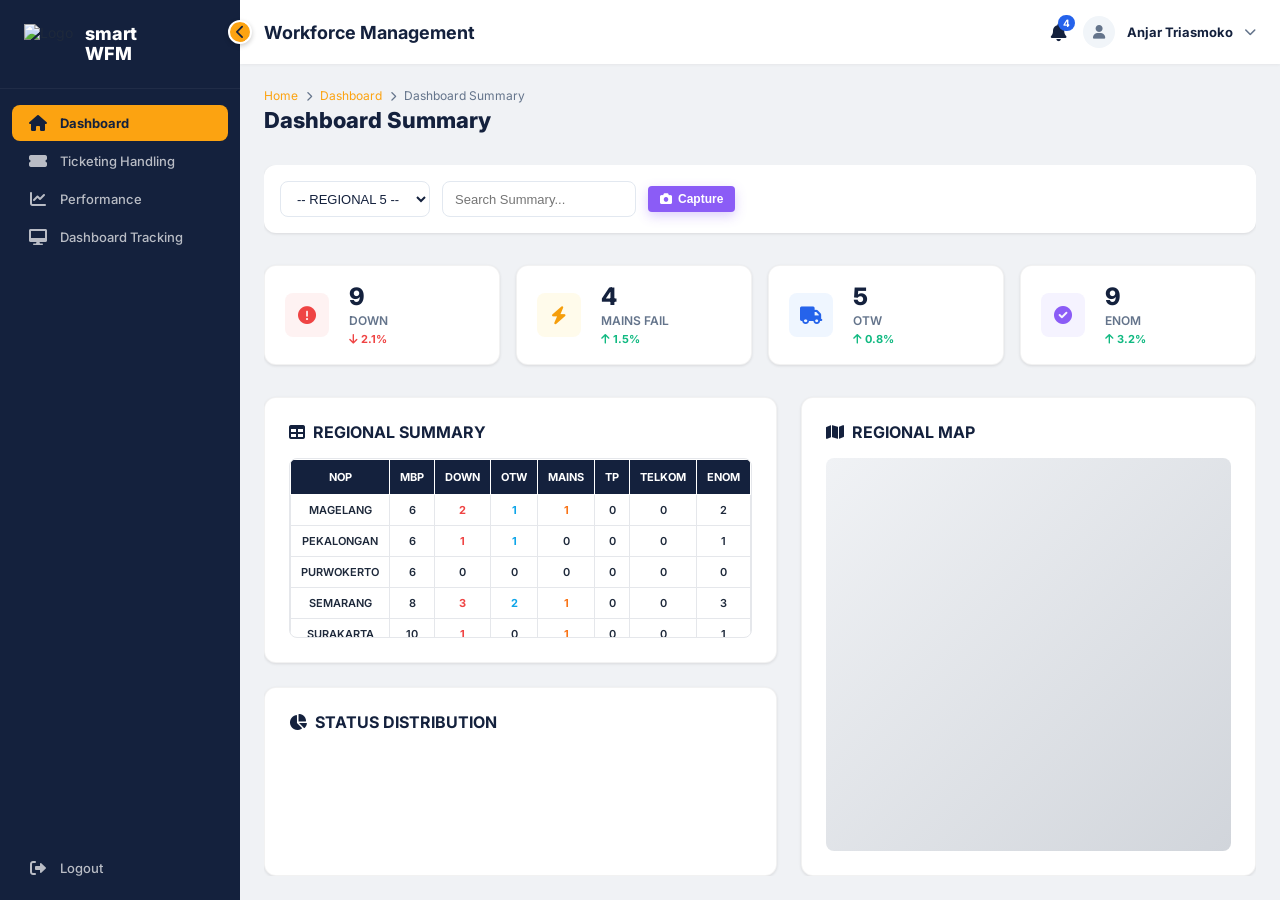
==== commit 18587e0e: "Fix HTML dashboard: CSS cleanup, layout fixes, z-index vars, page-section classes Agent-Logs-Url: ht" ====
--- a/index.html
+++ b/index.html
@@ -7,11 +7,13 @@
   <title>OMC ENOM Regional 5</title>
   
   <base target="_top">
+  <link rel="preconnect" href="https://fonts.googleapis.com">
+  <link rel="preconnect" href="https://fonts.gstatic.com" crossorigin>
+  <link href="https://fonts.googleapis.com/css2?family=Inter:wght@400;600;700;800&display=swap" rel="stylesheet">
   <link rel="stylesheet" href="https://cdnjs.cloudflare.com/ajax/libs/font-awesome/6.0.0/css/all.min.css">
   <link rel="stylesheet" href="https://unpkg.com/leaflet@1.9.4/dist/leaflet.css" />
   
   <style>
-    @import url('https://fonts.googleapis.com/css2?family=Inter:wght@400;600;700;800&display=swap');
 
     :root {
       --color-up: #10b981;
@@ -20,16 +22,13 @@
       --primary: #14213D;
       --primary-light: #1d2d4d;
       --accent: #FCA311;
-      --secondary: #E5E5E5;
-      --tertiary: #000000;
-      --quaternary: #FFFFFF;
       --bg-light: #F0F2F5;
       --bg-default: #E5E5E5;
       --bg-darker: #d1d5db;
       --bg-white: #ffffff;
       --text-primary: #1e293b;
       --text-secondary: #64748b;
-      --fs-xs: 11px;
+      --fs-xs: 12px;
       --fs-sm: 12px;
       --fs-base: 14px;
       --fs-lg: 16px;
@@ -44,6 +43,10 @@
       --shadow-lg: 0 10px 15px -3px rgba(0, 0, 0, 0.1);
       --radius-md: 8px;
       --radius-lg: 12px;
+      --z-sidebar: 100;
+      --z-header: 10;
+      --z-dropdown: 9999;
+      --z-modal: 10000;
     }
 
     * { box-sizing: border-box; }
@@ -55,8 +58,8 @@
       font-size: var(--fs-base);
       color: var(--text-primary);
       display: flex;
-      overflow: auto; /* Allow scrolling if needed */
-      min-height: 100vh;
+      overflow: hidden;
+      height: 100vh;
     }
 
     /* ========== SIDEBAR ========== */
@@ -67,8 +70,7 @@
       flex-direction: column;
       padding: 0;
       transition: width 0.3s cubic-bezier(0.4, 0, 0.2, 1);
-      z-index: 100;
-      box-shadow: 4px 0 10px rgba(0,0,0,0.1);
+      z-index: var(--z-sidebar);
       flex-shrink: 0;
       position: relative;
     }
@@ -112,7 +114,7 @@
       align-items: center;
       justify-content: center;
       cursor: pointer;
-      z-index: 101;
+      z-index: calc(var(--z-sidebar) + 1);
       box-shadow: 0 2px 5px rgba(0,0,0,0.2);
       border: 2px solid white;
       transition: transform 0.3s;
@@ -223,7 +225,7 @@
       height: 64px;
       box-shadow: 0 1px 3px rgba(0,0,0,0.05);
       flex-shrink: 0;
-      z-index: 10;
+      z-index: var(--z-header);
     }
 
     .header-title h4 {
@@ -378,17 +380,17 @@
     .card-red { background: #fef2f2; color: #ef4444; }
     .card-purple { background: #f5f3ff; color: #8b5cf6; }
 
-    #summaryPage, #dashboardPage, #dashboardPage2, #chartPage, #page4 {
+    /* ========== PAGE SECTIONS ========== */
+    .page-section {
       display: none;
       flex-direction: column;
-      padding: var(--spacing-md);
+      padding: 0;
+      gap: 24px;
       flex-grow: 1;
       overflow-y: auto;
     }
-
-    /* ========== HEADER ========== */
-    .header-panel {
-      display: none;
+    .page-section.active {
+      display: flex;
     }
 
     .header-logo {
@@ -575,9 +577,9 @@
       font-size: 11px;
     }
 
-    .sum-total {
-      background: #eff6ff !important;
-      font-weight: 800 !important;
+    tbody .sum-total {
+      background: #eff6ff;
+      font-weight: 800;
       color: var(--primary);
       border-top: 2px solid var(--accent);
     }
@@ -705,11 +707,11 @@
     #mainTable thead, #mainTable2 thead {
       position: sticky;
       top: 0;
-      z-index: 10;
+      z-index: var(--z-header);
     }
 
     #mainTable th, #mainTable2 th {
-      background: #14223D !important;
+      background: var(--primary) !important;
       color: white;
       padding: 10px 8px;
       position: relative;
@@ -719,7 +721,7 @@
       cursor: pointer;
       white-space: nowrap;
       border-right: 1px solid rgba(255, 255, 255, 0.1);
-      z-index: 10;
+      z-index: var(--z-header);
       width: auto;
       max-width: 200px;
       border-bottom: 2px solid var(--accent);
@@ -796,9 +798,7 @@
       border: 1px solid #e2e8f0;
       border-radius: 8px;
       box-shadow: 0 10px 25px -5px rgba(0, 0, 0, 0.1), 0 8px 10px -6px rgba(0, 0, 0, 0.1);
-      z-index: 9999;
-      display: none;
-      min-width: 220px;
+      z-index: var(--z-dropdown);
       max-width: 280px;
       overflow: hidden;
       animation: dropdownFadeIn 0.2s ease-out;
@@ -940,7 +940,7 @@
     .modal {
       display: none;
       position: fixed;
-      z-index: 10000;
+      z-index: var(--z-modal);
       left: 0;
       top: 0;
       width: 100%;
@@ -1073,7 +1073,7 @@
     #loginPage {
       position: fixed;
       inset: 0;
-      z-index: 9999;
+      z-index: var(--z-dropdown);
       display: flex;
       justify-content: center;
       align-items: center;
@@ -1126,7 +1126,7 @@
     .login-right button {
       width: 100%;
       padding: 8px var(--spacing-md);
-      background: linear-gradient(135deg, var(--accent) 0%, #1d4ed8 100%);
+      background: linear-gradient(135deg, var(--primary) 0%, var(--accent) 100%);
       color: white;
       border: none;
       border-radius: 6px;
@@ -1192,6 +1192,14 @@
       .card-score { min-width: 70px; padding: 8px; }
       #mainTable td { max-width: 120px; font-size: 11px; }
       .modal-body { grid-template-columns: 1fr; }
+      .charts-grid { grid-template-columns: 1fr; }
+      .chart-card[style*="span 2"],
+      .chart-card:last-child { grid-column: span 1 !important; }
+      .score-cards-row { grid-template-columns: repeat(2, 1fr); }
+    }
+
+    @media (max-width: 480px) {
+      .score-cards-row { grid-template-columns: 1fr; }
     }
 
     .hidden { display: none !important; }
@@ -1347,7 +1355,7 @@
   <div id="mainContainer">
     
     <!-- HEADER -->
-    <div class="header-panel" style="display:flex">
+    <div class="header-panel">
       <div class="header-title"><h4>Workforce Management</h4></div>
       <div class="header-right">
         <div style="position:relative">
@@ -1378,7 +1386,7 @@
       </div>
 
       <!-- SUMMARY PAGE -->
-      <div id="summaryPage" style="display:none; padding:0; gap:24px">
+      <div id="summaryPage" class="page-section">
         <div class="filter-bar">
           <select id="filterNOP_Sum" onchange="resetAndFilterSum()"><option value="">-- REGIONAL 5 --</option></select>
           <input type="text" id="searchInputSum" placeholder="Search Summary..." onkeyup="handleGlobalSearchSum()">
@@ -1443,7 +1451,7 @@
       </div>
 
       <!-- DETAIL PAGE -->
-      <div id="detailPage" style="display:none; padding:0; gap:24px">
+      <div id="detailPage" class="page-section">
         <div class="filter-bar">
           <select id="filterNOP" onchange="resetAndFilter()"><option value="">-- REGIONAL 5 --</option></select>
           <input type="text" id="searchInput" onkeyup="handleGlobalSearch()" placeholder="Search Ticket Tracking...">
@@ -1501,7 +1509,7 @@
       </div>
 
       <!-- DETAIL PAGE 2 -->
-      <div id="detail2Page" style="display:none; padding:0; gap:24px">
+      <div id="detail2Page" class="page-section">
         <div class="filter-bar">
           <select id="filterNOP2" onchange="resetAndFilter2()"><option value="">-- REGIONAL 5 --</option></select>
           <input type="text" id="searchInput2" placeholder="Search Dashboard Enom 2..." onkeyup="handleGlobalSearch2()">
@@ -1559,7 +1567,7 @@
       </div>
 
       <!-- CHART PAGE -->
-      <div id="chartPage" style="display:none; padding:0; gap:24px">
+      <div id="chartPage" class="page-section">
         <div class="filter-bar">
           <select id="chartFilterType" onchange="updateChartFilters()"><option value="">Type Ticket</option></select>
           <select id="chartFilterNop" onchange="updateChartFilters()"><option value="">NOP</option></select>
@@ -1591,20 +1599,19 @@
           </div>
         </div>
       </div>
-    </div>
-  </div>
-
-    <!-- PAGE 4 (SETTINGS) -->
-    <div id="page4Page">
-      <div class="card-panel" style="flex: none; max-width: 600px;">
-        <div class="panel-title"><i class="fa fa-cog"></i> Settings (Placeholder)</div>
-        <p style="color: var(--text-secondary); font-size: var(--fs-sm); margin: 20px 0;">
-          Under development:
-        </p>
-        <ul style="color: var(--text-primary); font-size: var(--fs-sm); line-height: 1.8;">
-          <li>Cell down</li>
-          <li>Incident Tracker</li>
-        </ul>
+
+      <!-- PAGE 4 (SETTINGS) -->
+      <div id="page4Page" class="page-section">
+        <div class="card-panel" style="flex: none; max-width: 600px;">
+          <div class="panel-title"><i class="fa fa-cog"></i> Settings (Placeholder)</div>
+          <p style="color: var(--text-secondary); font-size: var(--fs-sm); margin: 20px 0;">
+            Under development:
+          </p>
+          <ul style="color: var(--text-primary); font-size: var(--fs-sm); line-height: 1.8;">
+            <li>Cell down</li>
+            <li>Incident Tracker</li>
+          </ul>
+        </div>
       </div>
     </div>
   </div>
@@ -1849,15 +1856,10 @@
     function showPage(p) {
       console.log(`📄 Showing page: ${p}`);
       
-      const pages = ['summary', 'detail', 'detail2', 'chart', 'page4'];
-      pages.forEach(pg => {
-        const el = document.getElementById(pg + "Page");
-        if (el) el.style.display = 'none';
-      });
-      
-      const targetPage = document.getElementById(p + "Page");
+      document.querySelectorAll('.page-section').forEach(el => el.classList.remove('active'));
+      const targetPage = document.getElementById(p + 'Page');
       if (targetPage) {
-        targetPage.style.display = 'flex';
+        targetPage.classList.add('active');
         State.currentPage = p;
       }
 
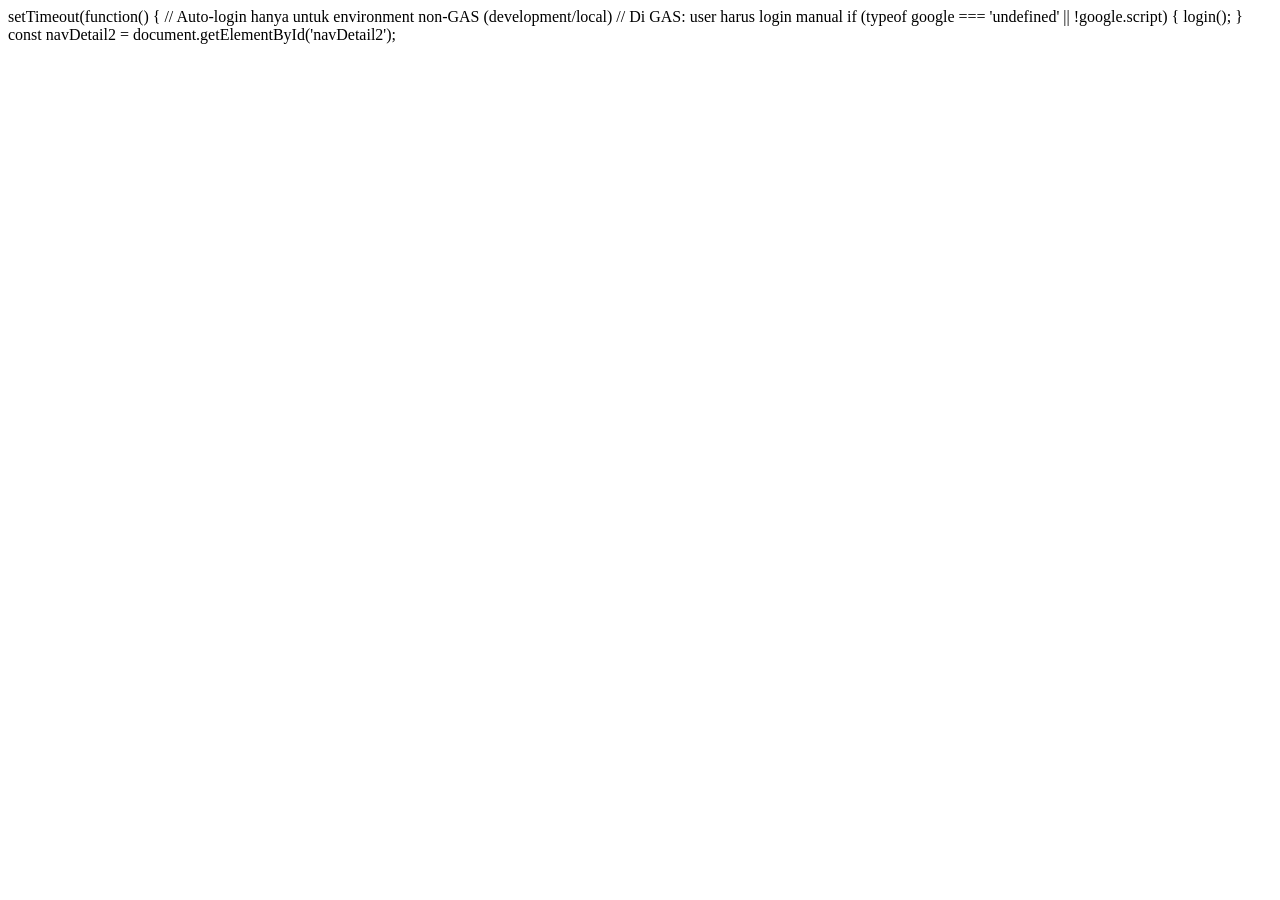
==== commit bdfca723: "fix: hapus Service Worker (tidak kompatibel GAS) & perbaiki auto-login" ====
--- a/index.html
+++ b/index.html
@@ -1,3693 +1,26 @@
 <!DOCTYPE html>
-<html lang="id">
+<html lang="en">
 <head>
   <meta charset="UTF-8">
   <meta name="viewport" content="width=device-width, initial-scale=1.0">
-  <meta http-equiv="X-UA-Compatible" content="IE=edge">
-  <title>OMC ENOM Regional 5</title>
+  <title>OMC Dashboard</title>
   
-  <base target="_top">
-  <link rel="preconnect" href="https://fonts.googleapis.com">
-  <link rel="preconnect" href="https://fonts.gstatic.com" crossorigin>
-  <link href="https://fonts.googleapis.com/css2?family=Inter:wght@400;600;700;800&display=swap" rel="stylesheet">
-  <link rel="stylesheet" href="https://cdnjs.cloudflare.com/ajax/libs/font-awesome/6.0.0/css/all.min.css">
-  <link rel="stylesheet" href="https://unpkg.com/leaflet@1.9.4/dist/leaflet.css" />
   
-  <style>
-
-    :root {
-      --color-up: #10b981;
-      --color-warning: #f97316;
-      --color-down: #ef4444;
-      --primary: #14213D;
-      --primary-light: #1d2d4d;
-      --accent: #FCA311;
-      --bg-light: #F0F2F5;
-      --bg-default: #E5E5E5;
-      --bg-darker: #d1d5db;
-      --bg-white: #ffffff;
-      --text-primary: #1e293b;
-      --text-secondary: #64748b;
-      --fs-xs: 12px;
-      --fs-sm: 12px;
-      --fs-base: 14px;
-      --fs-lg: 16px;
-      --fs-xl: 18px;
-      --fs-2xl: 24px;
-      --spacing-xs: 4px;
-      --spacing-sm: 8px;
-      --spacing-md: 16px;
-      --spacing-lg: 24px;
-      --shadow-sm: 0 1px 3px rgba(0, 0, 0, 0.1);
-      --shadow-md: 0 4px 6px -1px rgba(0, 0, 0, 0.1);
-      --shadow-lg: 0 10px 15px -3px rgba(0, 0, 0, 0.1);
-      --radius-md: 8px;
-      --radius-lg: 12px;
-      --z-sidebar: 100;
-      --z-header: 10;
-      --z-dropdown: 9999;
-      --z-modal: 10000;
-    }
-
-    * { box-sizing: border-box; }
-    html, body { height: 100%; margin: 0; padding: 0; }
-    
-    body {
-      background-color: var(--bg-light);
-      font-family: 'Inter', sans-serif;
-      font-size: var(--fs-base);
-      color: var(--text-primary);
-      display: flex;
-      overflow: hidden;
-      height: 100vh;
-    }
-
-    /* ========== SIDEBAR ========== */
-    #sidebar {
-      width: 240px;
-      background: var(--primary);
-      display: flex;
-      flex-direction: column;
-      padding: 0;
-      transition: width 0.3s cubic-bezier(0.4, 0, 0.2, 1);
-      z-index: var(--z-sidebar);
-      flex-shrink: 0;
-      position: relative;
-    }
-
-    #sidebar.collapsed {
-      width: 70px;
-    }
-
-    #sidebar.collapsed .sidebar-logo span,
-    #sidebar.collapsed .nav-item span,
-    #sidebar.collapsed .nav-group-title,
-    #sidebar.collapsed .nav-submenu {
-      display: none;
-    }
-
-    #sidebar.collapsed .nav-item {
-      justify-content: center;
-      padding: 12px;
-    }
-
-    #sidebar.collapsed .nav-item i {
-      margin: 0;
-      font-size: 18px;
-    }
-
-    #sidebar.collapsed .sidebar-logo {
-      justify-content: center;
-      padding: 15px;
-    }
-
-    .sidebar-toggle {
-      position: absolute;
-      top: 20px;
-      right: -12px;
-      width: 24px;
-      height: 24px;
-      background: var(--accent);
-      color: var(--primary);
-      border-radius: 50%;
-      display: flex;
-      align-items: center;
-      justify-content: center;
-      cursor: pointer;
-      z-index: calc(var(--z-sidebar) + 1);
-      box-shadow: 0 2px 5px rgba(0,0,0,0.2);
-      border: 2px solid white;
-      transition: transform 0.3s;
-    }
-
-    #sidebar.collapsed .sidebar-toggle {
-      transform: rotate(180deg);
-    }
-
-    .sidebar-logo {
-      padding: 24px;
-      display: flex;
-      align-items: center;
-      gap: 12px;
-      border-bottom: 1px solid rgba(255,255,255,0.05);
-      margin-bottom: 16px;
-    }
-
-    .sidebar-logo img {
-      height: 40px;
-      width: auto;
-    }
-
-    .sidebar-logo span {
-      color: white;
-      font-weight: 800;
-      font-size: 18px;
-      line-height: 1.1;
-    }
-
-    .nav-group {
-      padding: 0 12px;
-      margin-bottom: 16px;
-    }
-
-    .nav-group-title {
-      color: rgba(255,255,255,0.4);
-      font-size: 10px;
-      font-weight: 700;
-      text-transform: uppercase;
-      padding: 0 12px;
-      margin-bottom: 8px;
-      letter-spacing: 1px;
-    }
-
-    .nav-item {
-      color: rgba(255,255,255,0.7);
-      width: 100%;
-      padding: 10px 16px;
-      cursor: pointer;
-      display: flex;
-      align-items: center;
-      gap: 12px;
-      transition: all 0.2s;
-      font-size: 13px;
-      font-weight: 500;
-      border-radius: 8px;
-      margin-bottom: 2px;
-    }
-
-    .nav-item i { 
-      font-size: 16px; 
-      width: 20px; 
-      text-align: center;
-    }
-
-    .nav-item:hover {
-      background: rgba(255, 255, 255, 0.05);
-      color: white;
-    }
-
-    .nav-item.active {
-      background: var(--accent);
-      color: var(--primary);
-      font-weight: 700;
-    }
-
-    .nav-item.active i {
-      color: var(--primary);
-    }
-
-    .nav-submenu {
-      padding-left: 32px;
-      display: none;
-    }
-
-    .nav-item.has-submenu.open + .nav-submenu {
-      display: block;
-    }
-
-    /* ========== MAIN CONTAINER ========== */
-    #mainContainer {
-      flex-grow: 1;
-      display: flex;
-      flex-direction: column;
-      overflow: hidden;
-      position: relative;
-      min-width: 0; /* Prevent flex items from overflowing */
-    }
-
-    /* ========== HEADER ========== */
-    .header-panel {
-      display: flex;
-      justify-content: space-between;
-      align-items: center;
-      background: var(--bg-white);
-      padding: 0 24px;
-      height: 64px;
-      box-shadow: 0 1px 3px rgba(0,0,0,0.05);
-      flex-shrink: 0;
-      z-index: var(--z-header);
-    }
-
-    .header-title h4 {
-      margin: 0;
-      font-size: 18px;
-      font-weight: 700;
-      color: var(--primary);
-    }
-
-    .header-right {
-      display: flex;
-      gap: 24px;
-      align-items: center;
-    }
-
-    .user-profile {
-      display: flex;
-      align-items: center;
-      gap: 12px;
-      cursor: pointer;
-    }
-
-    .user-avatar {
-      width: 32px;
-      height: 32px;
-      border-radius: 50%;
-      background: #f1f5f9;
-      display: flex;
-      align-items: center;
-      justify-content: center;
-      color: var(--text-secondary);
-    }
-
-    .user-info {
-      display: flex;
-      flex-direction: column;
-    }
-
-    .user-name {
-      font-size: 13px;
-      font-weight: 700;
-      color: var(--primary);
-    }
-
-    /* ========== CONTENT AREA ========== */
-    .content-area {
-      flex-grow: 1;
-      overflow-y: auto;
-      padding: 24px;
-      display: flex;
-      flex-direction: column;
-      gap: 24px;
-    }
-
-    .breadcrumb {
-      display: flex;
-      align-items: center;
-      gap: 8px;
-      font-size: 12px;
-      color: var(--text-secondary);
-      margin-bottom: 4px;
-    }
-
-    .breadcrumb a {
-      color: var(--accent);
-      text-decoration: none;
-    }
-
-    .page-header {
-      margin-bottom: 8px;
-    }
-
-    .page-title {
-      font-size: 22px;
-      font-weight: 800;
-      color: var(--primary);
-      margin: 0;
-    }
-
-    /* ========== SCORE CARDS MODERN ========== */
-    .score-cards-row {
-      display: grid;
-      grid-template-columns: repeat(auto-fit, minmax(200px, 1fr));
-      gap: 16px;
-      margin-bottom: 8px;
-    }
-
-    .modern-card {
-      background: white;
-      border-radius: 12px;
-      padding: 16px 20px;
-      display: flex;
-      align-items: center;
-      gap: 20px;
-      box-shadow: var(--shadow-sm);
-      border: 1px solid rgba(0,0,0,0.05);
-      transition: all 0.3s ease;
-      min-height: 100px;
-    }
-
-    .modern-card:hover {
-      transform: translateY(-4px);
-      box-shadow: var(--shadow-md);
-    }
-
-    .card-icon {
-      width: 44px;
-      height: 44px;
-      border-radius: 8px;
-      display: flex;
-      align-items: center;
-      justify-content: center;
-      font-size: 18px;
-    }
-
-    .card-content {
-      display: flex;
-      flex-direction: column;
-    }
-
-    .card-value {
-      font-size: 24px;
-      font-weight: 800;
-      color: var(--primary);
-      line-height: 1;
-    }
-
-    .card-label {
-      font-size: 12px;
-      font-weight: 600;
-      color: var(--text-secondary);
-      text-transform: uppercase;
-      margin-top: 4px;
-    }
-
-    .card-trend {
-      font-size: 11px;
-      font-weight: 700;
-      margin-top: 4px;
-      display: flex;
-      align-items: center;
-      gap: 4px;
-    }
-
-    .trend-up { color: var(--color-up); }
-    .trend-down { color: var(--color-down); }
-
-    /* Colors for cards */
-    .card-blue { background: #eff6ff; color: #2563eb; }
-    .card-green { background: #ecfdf5; color: #10b981; }
-    .card-yellow { background: #fffbeb; color: #f59e0b; }
-    .card-red { background: #fef2f2; color: #ef4444; }
-    .card-purple { background: #f5f3ff; color: #8b5cf6; }
-
-    /* ========== PAGE SECTIONS ========== */
-    .page-section {
-      display: none;
-      flex-direction: column;
-      padding: 0;
-      gap: 24px;
-      flex-grow: 1;
-      overflow-y: auto;
-    }
-    .page-section.active {
-      display: flex;
-    }
-
-    .header-logo {
-      height: 40px;
-      width: auto;
-      object-fit: contain;
-    }
-
-    .header-info h4 {
-      margin: 0;
-      font-size: var(--fs-xl);
-      font-weight: 800;
-      color: var(--primary);
-      letter-spacing: -0.5px;
-    }
-
-    .header-right {
-      display: flex;
-      gap: var(--spacing-md);
-      align-items: center;
-      flex: 1;
-      justify-content: flex-end;
-    }
-
-    .header-right input, .header-right select {
-      height: 28px;
-      padding: 0 var(--spacing-md);
-      border-radius: 4px;
-      border: 1px solid var(--bg-darker);
-      font-size: var(--fs-xs);
-      transition: all 0.2s;
-    }
-
-    .sync-info {
-      text-align: right;
-      border-left: 1px solid var(--bg-darker);
-      padding-left: var(--spacing-md);
-      line-height: 1.2;
-      font-size: var(--fs-xs);
-    }
-
-    .sync-info span { color: var(--text-secondary); font-weight: 500; }
-    .sync-info b { color: var(--accent); font-weight: 700; }
-    .filter-bar {
-      display: flex;
-      gap: 12px;
-      align-items: center;
-      flex-wrap: wrap;
-      background: white;
-      padding: 16px;
-      border-radius: 12px;
-      box-shadow: var(--shadow-sm);
-      margin-bottom: 8px;
-    }
-
-    .filter-bar select, .filter-bar input {
-      height: 36px;
-      padding: 0 12px;
-      border-radius: 8px;
-      border: 1px solid #e2e8f0;
-      font-size: 13px;
-      background: white;
-      color: var(--primary);
-      font-weight: 500;
-      min-width: 150px;
-    }
-
-    .filter-bar select:focus, .filter-bar input:focus {
-      outline: none;
-      border-color: var(--accent);
-    }
-
-    /* ========== SCORE CARDS ========== */
-    .row-score-sum {
-      display: flex;
-      gap: var(--spacing-md);
-      margin-bottom: var(--spacing-md);
-      flex-wrap: wrap;
-      flex-shrink: 0;
-    }
-
-    .card-score-sum {
-      flex: 1;
-      min-width: 120px;
-      background: var(--bg-white);
-      border-radius: 6px;
-      border: 1px solid var(--bg-darker);
-      padding: var(--spacing-lg);
-      text-align: center;
-      box-shadow: var(--shadow-sm);
-      transition: all 0.2s;
-      position: relative;
-      overflow: hidden;
-      display: flex;
-      flex-direction: column;
-      justify-content: center;
-    }
-
-    .card-score-sum::before {
-      content: '';
-      position: absolute;
-      top: 0;
-      left: 0;
-      right: 0;
-      height: 3px;
-      background: var(--bg-darker);
-    }
-
-    .card-score-sum.status-down::before { background: linear-gradient(90deg, var(--color-down), #dc2626); }
-    .card-score-sum.status-warning::before { background: linear-gradient(90deg, var(--color-warning), #ea580c); }
-    .card-score-sum.status-otw::before { background: linear-gradient(90deg, #06b6d4, #0891b2); }
-    .card-score-sum:hover { transform: translateY(-2px); box-shadow: var(--shadow-md); }
-    .card-score-sum small { font-size: var(--fs-xs); font-weight: 700; color: var(--text-secondary); text-transform: uppercase; }
-    .card-score-sum h4 { font-size: 20px; margin: 6px 0 0 0; font-weight: 800; color: var(--primary); }
-
-    .summary-grid {
-      display: grid;
-      grid-template-columns: 4.5fr 5.5fr;
-      gap: 24px;
-      flex-grow: 1;
-      min-height: 0;
-    }
-
-    .summary-left {
-      display: flex;
-      flex-direction: column;
-      gap: 24px;
-      min-height: 0;
-    }
-
-    .summary-right {
-      min-height: 0;
-    }
-
-    .card-panel {
-      background: var(--bg-white);
-      border-radius: 12px;
-      border: 1px solid rgba(0,0,0,0.05);
-      padding: 24px;
-      box-shadow: var(--shadow-sm);
-      display: flex;
-      flex-direction: column;
-      min-height: 0;
-    }
-
-    .panel-title {
-      font-size: var(--fs-lg);
-      font-weight: 700;
-      color: var(--primary);
-      margin-bottom: var(--spacing-md);
-      display: flex;
-      align-items: center;
-      gap: 8px;
-      flex-shrink: 0;
-    }
-
-    /* ========== SUMMARY TABLE ========== */
-    .sum-table {
-      width: 100%;
-      border-collapse: collapse;
-      font-size: var(--fs-sm);
-      flex: 1;
-      overflow: auto;
-    }
-
-    .sum-table th {
-      background: #14213D;
-      color: white;
-      padding: 10px;
-      position: sticky;
-      top: 0;
-      font-weight: 700;
-      font-size: 11px;
-      text-transform: uppercase;
-      z-index: 5;
-      border: 1px solid rgba(255,255,255,0.1);
-    }
-
-    .sum-table td {
-      padding: 8px 10px;
-      border: 1px solid #e5e7eb;
-      text-align: center;
-      font-weight: 600;
-      font-size: 11px;
-    }
-
-    tbody .sum-total {
-      background: #eff6ff;
-      font-weight: 800;
-      color: var(--primary);
-      border-top: 2px solid var(--accent);
-    }
-
-    /* ========== MAP ========== */
-    #map {
-      height: 100%;
-      width: 100%;
-      border-radius: 6px;
-      background: linear-gradient(135deg, var(--bg-light) 0%, var(--bg-darker) 100%);
-    }
-
-    .leaflet-popup-content-wrapper {
-      border-radius: 6px;
-      box-shadow: var(--shadow-lg) !important;
-      border: none !important;
-      background: var(--bg-white);
-      font-family: 'Inter', sans-serif;
-    }
-
-    /* ========== DETAIL PAGE ========== */
-    .row-score {
-      display: flex;
-      gap: var(--spacing-sm);
-      margin-bottom: var(--spacing-md);
-      overflow-x: auto;
-      padding-bottom: 2px;
-      flex-shrink: 0;
-    }
-
-    .card-score {
-      flex: 0 0 auto;
-      min-width: 90px;
-      border-radius: 6px;
-      padding: var(--spacing-md);
-      text-align: center;
-      color: white;
-      font-weight: 700;
-      transition: all 0.2s;
-      display: flex;
-      flex-direction: column;
-      justify-content: center;
-    }
-
-    .card-score h4 { font-size: 16px; margin: 4px 0 2px 0; font-weight: 800; }
-    .card-score small { font-size: var(--fs-xs); font-weight: 700; text-transform: uppercase; letter-spacing: 0.3px; }
-    .card-score:hover { transform: translateY(-2px); box-shadow: var(--shadow-md); }
-
-    .bg-up { background: linear-gradient(135deg, var(--color-up) 0%, #059669 100%); box-shadow: 0 4px 12px rgba(16, 185, 129, 0.3); }
-    .bg-down { background: linear-gradient(135deg, var(--color-down) 0%, #dc2626 100%); box-shadow: 0 4px 12px rgba(239, 68, 68, 0.3); }
-    .bg-warning { background: linear-gradient(135deg, var(--color-warning) 0%, #fc5a05 100%); box-shadow: 0 4px 12px rgba(249, 115, 22, 0.3); }
-    .bg-info { background: linear-gradient(135deg, var(--primary-light) 0%, var(--accent) 100%); box-shadow: 0 4px 12px rgba(37, 99, 235, 0.3); }
-    .bg-otw { background: linear-gradient(135deg, #06b6d4 0%, #0891b2 100%); box-shadow: 0 4px 12px rgba(6, 182, 212, 0.3); }
-    .bg-critical { background: linear-gradient(135deg, #8b5cf6 0%, #7c3aed 100%); box-shadow: 0 4px 12px rgba(139, 92, 246, 0.3); }
-
-    /* ========== TABLE ========== */
-    .table-top-controls {
-      display: flex;
-      gap: var(--spacing-md);
-      margin-bottom: var(--spacing-md);
-      flex-shrink: 0;
-      flex-wrap: wrap;
-      align-items: center;
-    }
-
-    .table-controls {
-      display: flex;
-      justify-content: space-between;
-      align-items: center;
-      margin-top: var(--spacing-md);
-      gap: var(--spacing-md);
-      flex-shrink: 0;
-    }
-
-    .capture-btn, .export-btn {
-      padding: 6px 12px;
-      background: linear-gradient(135deg, #8b5cf6 0%, #6d28d9 100%);
-      color: white;
-      border: none;
-      border-radius: 4px;
-      cursor: pointer;
-      font-size: var(--fs-xs);
-      font-weight: 700;
-      transition: all 0.2s;
-      display: flex;
-      align-items: center;
-      gap: 6px;
-      box-shadow: 0 4px 12px rgba(139, 92, 246, 0.3);
-    }
-
-    .export-btn {
-      background: linear-gradient(135deg, #059669 0%, #047857 100%);
-      box-shadow: 0 4px 12px rgba(5, 150, 105, 0.3);
-    }
-
-    .capture-btn:hover, .export-btn:hover { 
-      transform: translateY(-1px); 
-    }
-
-    /* ========== TABLE STYLING ========== */
-    .table-container {
-      background: white;
-      border-radius: 12px;
-      box-shadow: var(--shadow-sm);
-      overflow: hidden;
-      display: flex;
-      flex-direction: column;
-      border: 1px solid rgba(0,0,0,0.05);
-    }
-
-    .table-header-blue {
-      background: var(--primary);
-      color: white;
-      padding: 12px 20px;
-      font-weight: 700;
-      font-size: 14px;
-    }
-
-    #mainTable, #mainTable2 {
-      width: 100%;
-      border-collapse: collapse;
-      font-size: var(--fs-sm);
-    }
-
-    #mainTable thead, #mainTable2 thead {
-      position: sticky;
-      top: 0;
-      z-index: var(--z-header);
-    }
-
-    #mainTable th, #mainTable2 th {
-      background: var(--primary) !important;
-      color: white;
-      padding: 10px 8px;
-      position: relative;
-      font-weight: 700;
-      font-size: var(--fs-xs);
-      text-transform: uppercase;
-      cursor: pointer;
-      white-space: nowrap;
-      border-right: 1px solid rgba(255, 255, 255, 0.1);
-      z-index: var(--z-header);
-      width: auto;
-      max-width: 200px;
-      border-bottom: 2px solid var(--accent);
-      transition: background 0.2s;
-    }
-
-    #mainTable th:hover, #mainTable2 th:hover {
-      background: #1e293b !important;
-    }
-
-    #mainTable td, #mainTable2 td {
-      padding: 6px;
-      border-bottom: 1px solid var(--bg-default);
-      width: auto;
-      max-width: 200px;
-      white-space: normal;
-      word-wrap: break-word;
-      overflow-wrap: break-word;
-      cursor: pointer;
-    }
-
-    #mainTable tbody tr {
-      transition: all 0.2s;
-    }
-
-    #mainTable tbody tr:hover { 
-      background-color: #f0f7ff;
-      box-shadow: inset 3px 0 0 var(--accent);
-    }
-
-    .status-up { background: #ecfdf5; color: #065f46; font-weight: 700; border-radius: 3px; padding: 2px 4px; }
-    .status-warning { background: #fef3c7; color: #92400e; font-weight: 700; border-radius: 3px; padding: 2px 4px; }
-    .status-down { background: #fee2e2; color: #991b1b; font-weight: 700; border-radius: 3px; padding: 2px 4px; }
-
-    .mbp-otw { color: #0891b2; font-weight: 700; }
-    .sla-exceeded { background-color: #fee2e2 !important; color: #991b1b; }
-    .duration-exceeded { background-color: #fee2e2 !important; color: #991b1b; font-weight: 700; }
-
-    /* ========== FIXED DROPDOWN STYLING ========== */
-    .th-header-wrapper {
-      position: relative;
-      display: flex;
-      align-items: center;
-      justify-content: space-between;
-      gap: 4px;
-      width: 100%;
-    }
-
-    .sort-indicator {
-      font-size: 10px;
-      margin-left: 4px;
-      opacity: 0.9;
-      display: inline-flex;
-      align-items: center;
-      color: #fbbf24; /* Amber color for visibility */
-    }
-    
-    .sort-priority {
-      font-size: 9px;
-      background: rgba(255,255,255,0.3);
-      border-radius: 50%;
-      width: 14px;
-      height: 14px;
-      display: inline-flex;
-      align-items: center;
-      justify-content: center;
-      margin-left: 2px;
-      color: white;
-    }
-
-    .filter-dropdown {
-      position: fixed;
-      background: var(--bg-white);
-      border: 1px solid #e2e8f0;
-      border-radius: 8px;
-      box-shadow: 0 10px 25px -5px rgba(0, 0, 0, 0.1), 0 8px 10px -6px rgba(0, 0, 0, 0.1);
-      z-index: var(--z-dropdown);
-      max-width: 280px;
-      overflow: hidden;
-      animation: dropdownFadeIn 0.2s ease-out;
-    }
-
-    @keyframes dropdownFadeIn {
-      from { opacity: 0; transform: translateY(-10px); }
-      to { opacity: 1; transform: translateY(0); }
-    }
-
-    .filter-dropdown.show {
-      display: block;
-    }
-
-    .filter-search-container {
-      padding: 10px;
-      background: #f8fafc;
-      border-bottom: 1px solid #e2e8f0;
-    }
-
-    .filter-dropdown input {
-      width: 100%;
-      padding: 8px 12px;
-      border: 1px solid #cbd5e1;
-      border-radius: 6px;
-      font-size: 12px;
-      color: var(--primary);
-      background: white;
-      font-weight: 500;
-      transition: border-color 0.2s;
-    }
-
-    .filter-dropdown input:focus {
-      outline: none;
-      border-color: var(--accent);
-      box-shadow: 0 0 0 3px rgba(37, 99, 235, 0.1);
-    }
-
-    .filter-actions {
-      display: flex;
-      justify-content: space-between;
-      align-items: center;
-      padding: 8px 12px;
-      background: #f1f5f9;
-      border-top: 1px solid #e2e8f0;
-    }
-
-    .filter-btn {
-      padding: 4px 8px;
-      font-size: 11px;
-      font-weight: 600;
-      cursor: pointer;
-      border-radius: 4px;
-      transition: all 0.2s;
-    }
-
-    .filter-btn-clear {
-      color: #ef4444;
-      background: transparent;
-      border: 1px solid transparent;
-    }
-
-    .filter-btn-clear:hover {
-      background: #fee2e2;
-      border-color: #fecaca;
-    }
-
-    .filter-count {
-      font-size: 11px;
-      color: var(--text-secondary);
-      font-weight: 600;
-    }
-
-    .filter-options {
-      max-height: 200px;
-      overflow-y: auto;
-      padding: 4px 0;
-    }
-
-    .filter-option {
-      display: flex;
-      align-items: center;
-      padding: 8px 12px;
-      cursor: pointer;
-      color: var(--text-primary);
-      font-weight: 500;
-      transition: background 0.15s;
-      font-size: 12px;
-      user-select: none;
-    }
-
-    .filter-option:hover {
-      background: #f1f5f9;
-    }
-
-    .filter-option.selected {
-      background: #eff6ff;
-      color: var(--primary);
-    }
-
-    .filter-option input[type="checkbox"] {
-      accent-color: var(--accent);
-      cursor: pointer;
-      margin-right: 10px;
-      width: 15px;
-      height: 15px;
-      flex-shrink: 0;
-    }
-
-    .filter-icon {
-      cursor: pointer;
-      opacity: 0.5;
-      transition: all 0.2s;
-      min-width: 16px;
-      font-size: 11px;
-      color: #94a3b8;
-      padding: 4px;
-      border-radius: 4px;
-    }
-
-    .filter-icon:hover {
-      opacity: 1;
-      background: rgba(255, 255, 255, 0.1);
-      color: white;
-    }
-
-    .filter-icon.active {
-      opacity: 1;
-      color: #fbbf24;
-      background: rgba(251, 191, 36, 0.1);
-    }
-
-    th.filtered {
-      background: #1e293b !important; /* Slightly lighter than the original dark blue */
-      border-bottom: 2px solid #fbbf24 !important;
-    }
-
-    /* ========== MODAL ========== */
-    .modal {
-      display: none;
-      position: fixed;
-      z-index: var(--z-modal);
-      left: 0;
-      top: 0;
-      width: 100%;
-      height: 100%;
-      background-color: rgba(0, 0, 0, 0.5);
-      animation: fadeIn 0.3s;
-    }
-
-    .modal.show {
-      display: flex;
-      justify-content: center;
-      align-items: center;
-    }
-
-    @keyframes fadeIn {
-      from { opacity: 0; }
-      to { opacity: 1; }
-    }
-
-    .modal-content {
-      background-color: var(--bg-white);
-      padding: 30px;
-      border-radius: 12px;
-      max-width: 700px;
-      width: 90%;
-      max-height: 80vh;
-      overflow-y: auto;
-      box-shadow: 0 20px 60px rgba(0, 0, 0, 0.3);
-      animation: slideUp 0.3s;
-    }
-
-    @keyframes slideUp {
-      from { transform: translateY(50px); opacity: 0; }
-      to { transform: translateY(0); opacity: 1; }
-    }
-
-    .modal-header {
-      display: flex;
-      justify-content: space-between;
-      align-items: center;
-      margin-bottom: 20px;
-      padding-bottom: 15px;
-      border-bottom: 2px solid var(--bg-default);
-    }
-
-    .modal-header h2 {
-      margin: 0;
-      color: var(--primary);
-      font-size: 20px;
-    }
-
-    .close-btn {
-      background: none;
-      border: none;
-      font-size: 28px;
-      cursor: pointer;
-      color: var(--text-secondary);
-      transition: color 0.2s;
-    }
-
-    .close-btn:hover {
-      color: var(--primary);
-    }
-
-    .modal-body {
-      display: grid;
-      grid-template-columns: 1fr 1fr;
-      gap: 20px;
-    }
-
-    .modal-row {
-      display: flex;
-      flex-direction: column;
-    }
-
-    .modal-row label {
-      font-size: var(--fs-xs);
-      font-weight: 700;
-      color: var(--text-secondary);
-      text-transform: uppercase;
-      margin-bottom: 6px;
-    }
-
-    .modal-row value {
-      font-size: var(--fs-base);
-      font-weight: 600;
-      color: var(--text-primary);
-      word-break: break-word;
-    }
-
-    .modal-full {
-      grid-column: 1 / -1;
-    }
-
-    .charts-grid {
-      display: grid;
-      grid-template-columns: 1fr 1fr;
-      gap: 24px;
-      margin-bottom: 24px;
-    }
-
-    .chart-card {
-      background: var(--bg-white);
-      border-radius: 12px;
-      border: 1px solid rgba(0,0,0,0.05);
-      padding: 24px;
-      box-shadow: var(--shadow-sm);
-      display: flex;
-      flex-direction: column;
-    }
-
-    .chart-title {
-      font-size: var(--fs-lg);
-      font-weight: 700;
-      color: var(--primary);
-      margin-bottom: var(--spacing-md);
-    }
-
-    .chart-container {
-      flex: 1;
-      position: relative;
-      height: 300px;
-    }
-
-    .chart-container canvas {
-      max-height: 100%;
-    }
-
-    /* ========== LOGIN ========== */
-    #loginPage {
-      position: fixed;
-      inset: 0;
-      z-index: var(--z-dropdown);
-      display: flex;
-      justify-content: center;
-      align-items: center;
-      background: url('https://images.unsplash.com/photo-1449824913935-59a10b8d2000?auto=format&fit=crop&w=1920&q=80') center/cover;
-    }
-
-    #loginPage::before {
-      content: "";
-      position: absolute;
-      inset: 0;
-      background: rgba(15, 23, 42, 0.85);
-      z-index: 1;
-    }
-
-    .login-box {
-      position: relative;
-      z-index: 2;
-      background: var(--bg-white);
-      padding: var(--spacing-lg);
-      border-radius: 12px;
-      width: 680px;
-      display: flex;
-      box-shadow: var(--shadow-lg);
-      gap: var(--spacing-lg);
-    }
-
-    .login-left {
-      flex: 1.2;
-      border-right: 1px solid var(--bg-darker);
-      display: flex;
-      justify-content: center;
-      align-items: center;
-      padding-right: var(--spacing-lg);
-    }
-
-    .login-left img { width: 180px; border-radius: 8px; box-shadow: var(--shadow-md); }
-    .login-right { flex: 1; padding-left: var(--spacing-lg); }
-    .login-right h3 { font-size: var(--fs-2xl); color: var(--primary); margin-bottom: var(--spacing-lg); font-weight: 800; }
-    .login-right input {
-      width: 100%;
-      padding: 8px var(--spacing-md);
-      margin: var(--spacing-sm) 0;
-      border-radius: 6px;
-      border: 1px solid var(--bg-darker);
-      background: var(--bg-light);
-      font-size: var(--fs-sm);
-      font-family: 'Inter', sans-serif;
-    }
-
-    .login-right button {
-      width: 100%;
-      padding: 8px var(--spacing-md);
-      background: linear-gradient(135deg, var(--primary) 0%, var(--accent) 100%);
-      color: white;
-      border: none;
-      border-radius: 6px;
-      cursor: pointer;
-      font-weight: 700;
-      font-size: var(--fs-sm);
-      margin-top: var(--spacing-md);
-      font-family: 'Inter', sans-serif;
-    }
-
-    #loginError { color: var(--color-down); font-size: var(--fs-xs); margin-bottom: var(--spacing-sm); font-weight: 600; text-align: center; }
-    .login-footer { font-size: var(--fs-xs); color: #0a0185; display: block; margin-top: var(--spacing-md); font-weight: 700; text-align: center; }
-
-    /* ========== PAGINATION ========== */
-    .pagination {
-      display: flex;
-      gap: var(--spacing-xs);
-      align-items: center;
-    }
-
-    .pagination button, .pagination input {
-      padding: 4px 8px;
-      border: 1px solid var(--bg-darker);
-      border-radius: 4px;
-      background: var(--bg-white);
-      cursor: pointer;
-      font-size: var(--fs-xs);
-    }
-
-    .pagination button:hover {
-      background: var(--accent);
-      color: white;
-      border-color: var(--accent);
-    }
-
-    /* ========== RESPONSIVE ========== */
-    @media (max-width: 1200px) {
-      .summary-grid { grid-template-columns: 1fr; }
-      .charts-grid { grid-template-columns: 1fr; }
-      #sidebar:not(.collapsed) { width: 200px; }
-    }
-
-    @media (max-width: 992px) {
-      #sidebar:not(.collapsed) { width: 70px; }
-      #sidebar:not(.collapsed) .sidebar-logo span,
-      #sidebar:not(.collapsed) .nav-item span,
-      #sidebar:not(.collapsed) .nav-group-title,
-      #sidebar:not(.collapsed) .nav-submenu {
-        display: none;
-      }
-      #sidebar:not(.collapsed) .nav-item {
-        justify-content: center;
-      }
-    }
-
-    @media (max-width: 768px) {
-      .header-panel { flex-direction: row; height: 64px; padding: 0 12px; }
-      .header-title h4 { font-size: 14px; }
-      .header-right { gap: 12px; }
-      .user-name { display: none; }
-      .login-box { width: 95vw; flex-direction: column; }
-      .login-left { border: none; padding: 10px; }
-      .card-score { min-width: 70px; padding: 8px; }
-      #mainTable td { max-width: 120px; font-size: 11px; }
-      .modal-body { grid-template-columns: 1fr; }
-      .charts-grid { grid-template-columns: 1fr; }
-      .chart-card[style*="span 2"],
-      .chart-card:last-child { grid-column: span 1 !important; }
-      .score-cards-row { grid-template-columns: repeat(2, 1fr); }
-    }
-
-    @media (max-width: 480px) {
-      .score-cards-row { grid-template-columns: 1fr; }
-    }
-
-    .hidden { display: none !important; }
-    .loading { opacity: 0.6; pointer-events: none; }
-
-    /* ========== CUSTOM TOOLTIP STYLES ========== */
-    .custom-tooltip {
-      background: rgba(30, 58, 138, 0.9) !important;
-      color: white !important;
-      border: none !important;
-      border-radius: 4px !important;
-      padding: 4px 8px !important;
-      font-size: 11px !important;
-      font-weight: 600 !important;
-      box-shadow: 0 2px 8px rgba(0,0,0,0.2) !important;
-    }
-
-    .custom-tooltip::before {
-      border-top-color: rgba(30, 58, 138, 0.9) !important;
-    }
-
-    .custom-tooltip-small {
-      background: white !important;
-      color: #1e3a8a !important;
-      border: 1px solid #1e3a8a !important;
-      font-size: 10px !important;
-      font-weight: 700 !important;
-      box-shadow: 0 2px 6px rgba(0,0,0,0.15) !important;
-      border-radius: 3px !important;
-      padding: 3px 6px !important;
-      white-space: nowrap !important;
-    }
-
-    .custom-tooltip-small::before {
-      border-top-color: #1e3a8a !important;
-    }
-
-    .leaflet-tooltip {
-      background-color: transparent !important;
-      border: none !important;
-    }
-
-    /* ========== CAPTURE STYLES ========== */
-    #captureContainer {
-      position: fixed;
-      left: -9999px;
-      top: 0;
-      background: white;
-      font-family: 'Inter', sans-serif;
-      width: 100%; /* Use 100% instead of fixed 1920px for better scaling */
-      max-width: 1920px;
-      padding: 30px;
-      display: flex;
-      flex-direction: column;
-    }
-  </style>
-  <script>
-    if ('serviceWorker' in navigator) {
-      window.addEventListener('load', () => {
-        if (typeof google !== 'undefined' && google.script) {
-          google.script.run
-            .withFailureHandler(function(err) {
-              console.warn('❌ getAppUrl failed:', err);
-            })
-            .withSuccessHandler(function(url) {
-              navigator.serviceWorker.register(url + '?path=sw.js').then(reg => {
-                console.log('✅ Service Worker registered via GAS');
-              }).catch(err => {
-                console.warn('❌ Service Worker registration failed:', err);
-              });
-            }).getAppUrl();
-        } else {
-          // Fallback for local development
-          navigator.serviceWorker.register('/sw.js').then(reg => {
-            console.log('✅ Service Worker registered locally');
-          }).catch(err => {
-            console.warn('❌ Service Worker registration failed locally:', err);
-          });
-        }
-      });
-    }
-  </script>
+  
 </head>
-
 <body>
-
-  <!-- ========== LOGIN ========== -->
-  <div id="loginPage">
-    <div class="login-box">
-      <div class="login-left">
-        <img src="https://drive.google.com/thumbnail?id=1x56FRYAsrWqcZBuKsnF23qK2UUcn08aP&sz=w500" alt="Logo">
-      </div>
-      <div class="login-right">
-        <h3>OMC ENOM R5</h3>
-        <input type="text" id="user" placeholder="Username" />
-        <input type="password" id="pass" placeholder="Password" />
-        <div id="loginError"></div>
-        <button onclick="login()">Login</button>
-        <span class="login-footer">#Created by RAN Analyst</span>
-      </div>
-    </div>
-  </div>
-
-  <!-- ========== SIDEBAR ========== -->
-  <div id="sidebar">
-    <div class="sidebar-toggle" onclick="toggleSidebar()">
-      <i class="fa fa-chevron-left"></i>
-    </div>
-    <div class="sidebar-logo">
-      <img src="https://drive.google.com/thumbnail?id=1x56FRYAsrWqcZBuKsnF23qK2UUcn08aP&sz=w500" alt="Logo">
-      <span>smart<br>WFM</span>
-    </div>
-
-    <div class="nav-group">
-      <div class="nav-item" id="navSum" onclick="showPage('summary')">
-        <i class="fa fa-home"></i><span>Dashboard</span>
-      </div>
-      <div class="nav-item" onclick="toggleSubmenu(this)">
-        <i class="fa fa-ticket-alt"></i><span>Ticketing Handling</span>
-      </div>
-      <div class="nav-submenu">
-        <div class="nav-item" onclick="showPage('summary')">
-          <i class="fa fa-chevron-right" style="font-size:10px"></i><span>Fault Center</span>
-        </div>
-        <div class="nav-item" id="navDet" onclick="showPage('detail')">
-          <i class="fa fa-chevron-right" style="font-size:10px"></i><span>Ticket Tracking</span>
-        </div>
-        <div class="nav-item" id="navDetail2" onclick="showPage('detail2')">
-          <i class="fa fa-chevron-right" style="font-size:10px"></i><span>Dashboard Enom 2</span>
-        </div>
-      </div>
-      <div class="nav-item" onclick="toggleSubmenu(this)">
-        <i class="fa fa-chart-line"></i><span>Performance</span>
-      </div>
-      <div class="nav-item" onclick="toggleSubmenu(this)">
-        <i class="fa fa-desktop"></i><span>Dashboard Tracking</span>
-      </div>
-      <div class="nav-submenu">
-        <div class="nav-item" id="navChart" onclick="showPage('chart')">
-          <i class="fa fa-chevron-right" style="font-size:10px"></i><span>Analytics</span>
-        </div>
-      </div>
-    </div>
-
-    <div style="margin-top: auto; padding: 12px;">
-      <div class="nav-item" onclick="logout()">
-        <i class="fa fa-sign-out-alt"></i><span>Logout</span>
-      </div>
-    </div>
-  </div>
-
-  <!-- ========== MAIN ========== -->
-  <div id="mainContainer">
-    
-    <!-- HEADER -->
-    <div class="header-panel">
-      <div class="header-title"><h4>Workforce Management</h4></div>
-      <div class="header-right">
-        <div style="position:relative">
-          <i class="fa fa-bell" style="color:var(--primary); font-size:18px"></i>
-          <span style="position:absolute; top:-8px; right:-8px; background:#2563eb; color:white; font-size:10px; padding:2px 5px; border-radius:10px; font-weight:700">4</span>
-        </div>
-        <div class="user-profile">
-          <div class="user-avatar">
-            <i class="fa fa-user"></i>
-          </div>
-          <div class="user-info">
-            <span class="user-name">Anjar Triasmoko</span>
-          </div>
-          <i class="fa fa-chevron-down" style="font-size:12px; color:var(--text-secondary)"></i>
-        </div>
-      </div>
-    </div>
-
-    <div class="content-area">
-      <!-- BREADCRUMBS & PAGE HEADER -->
-      <div class="page-header">
-        <div class="breadcrumb">
-          <a href="#">Home</a> <i class="fa fa-chevron-right" style="font-size:10px"></i> 
-          <a href="#">Dashboard</a> <i class="fa fa-chevron-right" style="font-size:10px"></i> 
-          <span id="breadcrumbCurrent">Ticket Tracking</span>
-        </div>
-        <h1 class="page-title" id="pageTitle">Ticket Tracking</h1>
-      </div>
-
-      <!-- SUMMARY PAGE -->
-      <div id="summaryPage" class="page-section">
-        <div class="filter-bar">
-          <select id="filterNOP_Sum" onchange="resetAndFilterSum()"><option value="">-- REGIONAL 5 --</option></select>
-          <input type="text" id="searchInputSum" placeholder="Search Summary..." onkeyup="handleGlobalSearchSum()">
-          <button class="capture-btn" onclick="captureSummaryFull(event)" style="background: #8b5cf6;"><i class="fa fa-camera"></i> Capture</button>
-        </div>
-
-        <div class="score-cards-row">
-          <div class="modern-card">
-            <div class="card-icon card-red"><i class="fa fa-exclamation-circle"></i></div>
-            <div class="card-content">
-              <span class="card-value" id="sumDown">0</span>
-              <span class="card-label">Down</span>
-              <span class="card-trend trend-down"><i class="fa fa-arrow-down"></i> 2.1%</span>
-            </div>
-          </div>
-          <div class="modern-card">
-            <div class="card-icon card-yellow"><i class="fa fa-bolt"></i></div>
-            <div class="card-content">
-              <span class="card-value" id="sumMains">0</span>
-              <span class="card-label">Mains Fail</span>
-              <span class="card-trend trend-up"><i class="fa fa-arrow-up"></i> 1.5%</span>
-            </div>
-          </div>
-          <div class="modern-card">
-            <div class="card-icon card-blue"><i class="fa fa-truck"></i></div>
-            <div class="card-content">
-              <span class="card-value" id="sumOtw">0</span>
-              <span class="card-label">OTW</span>
-              <span class="card-trend trend-up"><i class="fa fa-arrow-up"></i> 0.8%</span>
-            </div>
-          </div>
-          <div class="modern-card">
-            <div class="card-icon card-purple"><i class="fa fa-check-circle"></i></div>
-            <div class="card-content">
-              <span class="card-value" id="sumEnom">0</span>
-              <span class="card-label">ENOM</span>
-              <span class="card-trend trend-up"><i class="fa fa-arrow-up"></i> 3.2%</span>
-            </div>
-          </div>
-        </div>
-        
-        <div class="summary-grid">
-          <div class="summary-left">
-            <div class="card-panel">
-              <div class="panel-title"><i class="fa fa-table"></i> REGIONAL SUMMARY</div>
-              <div id="summaryTableContainer" style="flex-grow: 1; overflow: auto; border-radius: 8px; border: 1px solid #e5e7eb;"></div>
-            </div>
-            <div class="card-panel">
-              <div class="panel-title"><i class="fa fa-chart-pie"></i> STATUS DISTRIBUTION</div>
-              <div style="flex-grow: 1; position: relative;">
-                <canvas id="summaryStatusChart"></canvas>
-              </div>
-            </div>
-          </div>
-          <div class="summary-right">
-            <div class="card-panel" style="height: 100%;">
-              <div class="panel-title"><i class="fa fa-map"></i> REGIONAL MAP</div>
-              <div id="map" style="flex-grow: 1; border-radius: 8px;"></div>
-            </div>
-          </div>
-        </div>
-      </div>
-
-      <!-- DETAIL PAGE -->
-      <div id="detailPage" class="page-section">
-        <div class="filter-bar">
-          <select id="filterNOP" onchange="resetAndFilter()"><option value="">-- REGIONAL 5 --</option></select>
-          <input type="text" id="searchInput" onkeyup="handleGlobalSearch()" placeholder="Search Ticket Tracking...">
-          <button class="capture-btn" onclick="captureDetailFull(event)" style="background: #8b5cf6;"><i class="fa fa-camera"></i> Capture</button>
-        </div>
-
-        <div class="score-cards-row">
-          <div class="modern-card">
-            <div class="card-icon card-red"><i class="fa fa-exclamation-circle"></i></div>
-            <div class="card-content">
-              <span class="card-value" id="countDown">0</span>
-              <span class="card-label">Down</span>
-            </div>
-          </div>
-          <div class="modern-card">
-            <div class="card-icon card-yellow"><i class="fa fa-bolt"></i></div>
-            <div class="card-content">
-              <span class="card-value" id="countMains">0</span>
-              <span class="card-label">Mains Fail</span>
-            </div>
-          </div>
-          <div class="modern-card">
-            <div class="card-icon card-blue"><i class="fa fa-truck"></i></div>
-            <div class="card-content">
-              <span class="card-value" id="countOTW">0</span>
-              <span class="card-label">OTW</span>
-            </div>
-          </div>
-          <div class="modern-card">
-            <div class="card-icon card-purple"><i class="fa fa-exclamation-triangle"></i></div>
-            <div class="card-content">
-              <span class="card-value" id="countCritical">0</span>
-              <span class="card-label">Critical</span>
-            </div>
-          </div>
-        </div>
-
-        <div class="card-panel" style="padding: 0; overflow: hidden;">
-          <div class="table-header-blue">List Ticket INAP</div>
-          <div style="overflow:auto; flex:1">
-            <table id="mainTable">
-              <thead id="tableHead"></thead>
-              <tbody id="tableBody"></tbody>
-            </table>
-          </div>
-          <div style="padding:16px; border-top:1px solid #f1f5f9; display:flex; justify-content:space-between; align-items:center">
-            <span id="rowsInfo" style="font-size:12px; color:var(--text-secondary); font-weight:600;"></span>
-            <div class="pagination">
-              <button onclick="prevPage()">← Prev</button>
-              <span style="font-size:12px;">Page <input type="number" id="pageInput" value="1" onchange="goToPage(this.value)" style="width:40px; text-align:center"> of <span id="totalPages">1</span></span>
-              <button onclick="nextPage()">Next →</button>
-            </div>
-          </div>
-        </div>
-      </div>
-
-      <!-- DETAIL PAGE 2 -->
-      <div id="detail2Page" class="page-section">
-        <div class="filter-bar">
-          <select id="filterNOP2" onchange="resetAndFilter2()"><option value="">-- REGIONAL 5 --</option></select>
-          <input type="text" id="searchInput2" placeholder="Search Dashboard Enom 2..." onkeyup="handleGlobalSearch2()">
-          <button class="capture-btn" onclick="captureDetailFull2(event)" style="background: #8b5cf6;"><i class="fa fa-camera"></i> Capture</button>
-        </div>
-
-        <div class="score-cards-row">
-          <div class="modern-card">
-            <div class="card-icon card-blue"><i class="fa fa-list"></i></div>
-            <div class="card-content">
-              <span class="card-value" id="countTotal2">0</span>
-              <span class="card-label">Total</span>
-            </div>
-          </div>
-          <div class="modern-card">
-            <div class="card-icon card-red"><i class="fa fa-exclamation-circle"></i></div>
-            <div class="card-content">
-              <span class="card-value" id="countIncident2">0</span>
-              <span class="card-label">Incident</span>
-            </div>
-          </div>
-          <div class="modern-card">
-            <div class="card-icon card-green"><i class="fa fa-check-circle"></i></div>
-            <div class="card-content">
-              <span class="card-value" id="countInSla2">0</span>
-              <span class="card-label">In SLA</span>
-            </div>
-          </div>
-          <div class="modern-card">
-            <div class="card-icon card-red"><i class="fa fa-times-circle"></i></div>
-            <div class="card-content">
-              <span class="card-value" id="countOutSla2">0</span>
-              <span class="card-label">Out SLA</span>
-            </div>
-          </div>
-        </div>
-
-        <div class="card-panel" style="padding: 0; overflow: hidden;">
-          <div class="table-header-blue">Dashboard Enom 2</div>
-          <div style="overflow:auto; flex:1">
-            <table id="mainTable2">
-              <thead id="tableHead2"></thead>
-              <tbody id="tableBody2"></tbody>
-            </table>
-          </div>
-          <div style="padding:16px; border-top:1px solid #f1f5f9; display:flex; justify-content:space-between; align-items:center">
-            <span id="rowsInfo2" style="font-size:12px; color:var(--text-secondary); font-weight:600;"></span>
-            <div class="pagination">
-              <button onclick="prevPage2()">← Prev</button>
-              <span style="font-size:12px;">Page <input type="number" id="pageInput2" value="1" onchange="goToPage2(this.value)" style="width:40px; text-align:center"> of <span id="totalPages2">1</span></span>
-              <button onclick="nextPage2()">Next →</button>
-            </div>
-          </div>
-        </div>
-      </div>
-
-      <!-- CHART PAGE -->
-      <div id="chartPage" class="page-section">
-        <div class="filter-bar">
-          <select id="chartFilterType" onchange="updateChartFilters()"><option value="">Type Ticket</option></select>
-          <select id="chartFilterNop" onchange="updateChartFilters()"><option value="">NOP</option></select>
-          <select id="chartFilterSeverity" onchange="updateChartFilters()"><option value="">Severity</option></select>
-          <select id="chartFilterStatus" onchange="updateChartFilters()"><option value="">Status</option></select>
-          <button class="btn-primary" onclick="resetChartFilters()" style="padding: 8px 16px; border-radius:8px; border:1px solid #e2e8f0; background:white; font-weight:600">Reset</button>
-        </div>
-
-        <div class="charts-grid">
-          <div class="chart-card">
-            <div class="panel-title">Ticket Status</div>
-            <div class="chart-container"><canvas id="statusChart2"></canvas></div>
-          </div>
-          <div class="chart-card">
-            <div class="panel-title">Severity Breakdown</div>
-            <div class="chart-container"><canvas id="severityChart2"></canvas></div>
-          </div>
-          <div class="chart-card">
-            <div class="panel-title">SLA Status</div>
-            <div class="chart-container"><canvas id="slaChart2"></canvas></div>
-          </div>
-          <div class="chart-card">
-            <div class="panel-title">Fault Level</div>
-            <div class="chart-container"><canvas id="faultChart2"></canvas></div>
-          </div>
-          <div class="chart-card" style="grid-column: span 2;">
-            <div class="panel-title">PIC Take Over Ticket</div>
-            <div class="chart-container"><canvas id="picChart2"></canvas></div>
-          </div>
-        </div>
-      </div>
-
-      <!-- PAGE 4 (SETTINGS) -->
-      <div id="page4Page" class="page-section">
-        <div class="card-panel" style="flex: none; max-width: 600px;">
-          <div class="panel-title"><i class="fa fa-cog"></i> Settings (Placeholder)</div>
-          <p style="color: var(--text-secondary); font-size: var(--fs-sm); margin: 20px 0;">
-            Under development:
-          </p>
-          <ul style="color: var(--text-primary); font-size: var(--fs-sm); line-height: 1.8;">
-            <li>Cell down</li>
-            <li>Incident Tracker</li>
-          </ul>
-        </div>
-      </div>
-    </div>
-  </div>
-
-  <!-- MODALS -->
-  <div id="detailModal" class="modal">
-    <div class="modal-content">
-      <div class="modal-header">
-        <h2>Incident Detail</h2>
-        <button class="close-btn" onclick="closeDetailModal()">&times;</button>
-      </div>
-      <div class="modal-body" id="detailModalBody"></div>
-    </div>
-  </div>
-
-  <!-- Capture Container (Hidden) -->
-  <div id="captureContainer"></div>
-
-  <script>
-    window.onerror = function(message, source, lineno, colno, error) {
-      console.error("Global Error:", message, "at", source, ":", lineno, ":", colno, error);
-    };
-    // ========== STATE ==========
-    const State = {
-      globalData: [],
-      globalData2: [],
-      filteredRows: [],
-      filteredRows2: [],
-      currentPage: 1,
-      currentPage2: 1,
-      rowsPerPage: 20,
-      colIdx: {},
-      colIdx2: {},
-      timer: 900,
-      timerInterval: null,
-      sorts: [], // Array of { colIdx, asc }
-      sorts2: [], // Array of { colIdx, asc }
-      columnFilters: {},
-      columnFilters2: {},
-      columnFiltersSum: {},
-      searchSum: "",
-      activeRoute: null,
-      chartFilters: {
-        type: [],
-        nop: [],
-        severity: [],
-        status: [],
-        sla: [],
-        fault: [],
-        pic: []
-      },
-      charts: {},
-      scriptsLoaded: {},
-      mapInitialized: false
-    };
-
-    function loadScript(url) {
-      if (State.scriptsLoaded[url]) return Promise.resolve();
-      return new Promise((resolve, reject) => {
-        const script = document.createElement('script');
-        script.src = url;
-        script.crossOrigin = "anonymous";
-        script.onload = () => {
-          State.scriptsLoaded[url] = true;
-          resolve();
-        };
-        script.onerror = reject;
-        document.head.appendChild(script);
-      });
-    }
-
-    function saveSortState() {
-      localStorage.setItem('omc_sorts', JSON.stringify(State.sorts));
-      localStorage.setItem('omc_sorts2', JSON.stringify(State.sorts2));
-      localStorage.setItem('omc_filters', JSON.stringify(State.columnFilters));
-      localStorage.setItem('omc_filters2', JSON.stringify(State.columnFilters2));
-    }
-
-    function loadSortState() {
-      const s1 = localStorage.getItem('omc_sorts');
-      const s2 = localStorage.getItem('omc_sorts2');
-      const f1 = localStorage.getItem('omc_filters');
-      const f2 = localStorage.getItem('omc_filters2');
-      if (s1) State.sorts = JSON.parse(s1);
-      if (s2) State.sorts2 = JSON.parse(s2);
-      if (f1) State.columnFilters = JSON.parse(f1);
-      if (f2) State.columnFilters2 = JSON.parse(f2);
-    }
-
-    let map, markers = [];
-
-    // ========== SLA CONFIG ==========
-    const SLA = {
-      'CRITICAL': 4,
-      'MAJOR': 8,
-      'MINOR': 10,
-      'LOW': 13
-    };
-
-    // Column widths mapping
-    const colWidths = {
-      0: '60px',
-      1: '120px',
-      2: '80px',
-      3: '80px',
-      4: '80px',
-      5: '70px',
-      6: '100px',
-      7: '60px',
-      8: '70px',
-      9: '70px',
-      10: '80px',
-      11: '110px',
-      12: '60px',
-      13: '120px',
-      14: '70px',
-    };
-
-    // ========== MAP ICONS (FIXED) ========== 
-    const createSiteIcon = (color) => {
-      return L.divIcon({
-        className: 'custom-marker-site',
-        html: `<div style="
-          width: 14px;
-          height: 14px;
-          background: ${color};
-          border: 2px solid white;
-          border-radius: 50%;
-          box-shadow: 0 1px 4px rgba(0,0,0,0.3);
-        "></div>`,
-        iconSize: [14, 14],
-        iconAnchor: [7, 7],
-        popupAnchor: [0, -7]
-      });
-    };
-
-    const createTeamIcon = (color) => {
-      return L.divIcon({
-        className: 'custom-marker-team',
-        html: `<div style="
-          width: 18px;
-          height: 18px;
-          background: #14213D;
-          border: 2px solid white;
-          border-radius: 4px;
-          display: flex;
-          align-items: center;
-          justify-content: center;
-          box-shadow: 0 1px 4px rgba(0,0,0,0.3);
-        ">
-          <svg xmlns="http://www.w3.org/2000/svg" width="11" height="11" viewBox="0 0 24 24" fill="none" stroke="white" stroke-width="2.5" stroke-linecap="round" stroke-linejoin="round">
-            <path d="M14 18V6a2 2 0 0 0-2-2H4a2 2 0 0 0-2 2v11a1 1 0 0 0 1 1h2"></path>
-            <path d="M15 18H9"></path>
-            <path d="M19 18h2a1 1 0 0 0 1-1v-5l-4-4h-3v10a1 1 0 0 0 1 1Z"></path>
-          </svg>
-        </div>`,
-        iconSize: [18, 18],
-        iconAnchor: [9, 9],
-        popupAnchor: [0, -9]
-      });
-    };
-
-    // ========== LOGIN ==========
-    function setInnerText(id, text) {
-      const el = document.getElementById(id);
-      if (el) el.innerText = text;
-    }
-
-    function setInnerHTML(id, html) {
-      const el = document.getElementById(id);
-      if (el) el.innerHTML = html;
-    }
-
-    function login() {
-      const u = document.getElementById("user").value;
-      const p = document.getElementById("pass").value;
-      const err = document.getElementById("loginError");
-
-      setInnerText("loginError", "Checking...");
-
+  
+  
+  
+    setTimeout(function() {
+      // Auto-login hanya untuk environment non-GAS (development/local)
+      // Di GAS: user harus login manual
       if (typeof google === 'undefined' || !google.script) {
-        console.log("⚠️ Google Apps Script not detected - using mock login");
-        setTimeout(() => {
-          setInnerText("loginError", "");
-          document.getElementById("loginPage").style.display = "none";
-          document.getElementById("sidebar").style.display = "flex";
-          showPage('summary');
-          loadDashboard();
-          startTimer();
-        }, 500);
-        return;
-      }
-
-      google.script.run
-        .withFailureHandler(err => console.error("GAS Error (Login):", err))
-        .withSuccessHandler(res => {
-          if (!res || !res.success) {
-            setInnerText("loginError", res?.message || "Login gagal");
-            return;
-          }
-
-          setInnerText("loginError", "");
-          document.getElementById("loginPage").style.display = "none";
-          document.getElementById("sidebar").style.display = "flex";
-          showPage('summary');
-          loadDashboard(); // ← kita satukan data
-          startTimer();
-        })
-        .checkLogin({ username: u, password: p });
-    }
-
-    function logout() {
-      console.log("🔴 LOGOUT - Clearing interval");
-      if (State.timerInterval) clearInterval(State.timerInterval);
-      window.location.reload();
-    }
-
-    // ========== NAVIGATION ==========
-    function toggleSidebar() {
-      const sidebar = document.getElementById('sidebar');
-      sidebar.classList.toggle('collapsed');
-      
-      // Update toggle icon
-      const icon = sidebar.querySelector('.sidebar-toggle i');
-      if (sidebar.classList.contains('collapsed')) {
-        icon.className = 'fa fa-chevron-right';
-      } else {
-        icon.className = 'fa fa-chevron-left';
-      }
-    }
-
-    function toggleSubmenu(el) {
-      const parent = el.parentElement;
-      const submenu = el.nextElementSibling;
-      if (submenu && submenu.classList.contains('nav-submenu')) {
-        const isOpen = submenu.style.display === 'block';
-        submenu.style.display = isOpen ? 'none' : 'block';
-        el.classList.toggle('open', !isOpen);
-      }
-    }
-
-    function showPage(p) {
-      console.log(`📄 Showing page: ${p}`);
-      
-      document.querySelectorAll('.page-section').forEach(el => el.classList.remove('active'));
-      const targetPage = document.getElementById(p + 'Page');
-      if (targetPage) {
-        targetPage.classList.add('active');
-        State.currentPage = p;
-      }
-
-      // Update active nav
-      document.querySelectorAll('.nav-item').forEach(item => item.classList.remove('active'));
-      const navMap = {
-        'summary': 'navSum',
-        'detail': 'navDet',
-        'detail2': 'navDetail2',
-        'chart': 'navChart'
-      };
-      const activeNavId = navMap[p];
-      if (activeNavId) {
-        const navEl = document.getElementById(activeNavId);
-        if (navEl) {
-          navEl.classList.add('active');
-          
-          // Expand parent submenu if exists
-          const parentSubmenu = navEl.closest('.nav-submenu');
-          if (parentSubmenu) {
-            parentSubmenu.style.display = 'block';
-            const toggleBtn = parentSubmenu.previousElementSibling;
-            if (toggleBtn && toggleBtn.classList.contains('nav-item')) {
-              toggleBtn.classList.add('open');
-            }
-          }
-        }
-      }
-
-      // Update Breadcrumbs & Title
-      const breadcrumbCurrent = document.getElementById('breadcrumbCurrent');
-      const pageTitle = document.getElementById('pageTitle');
-      const titles = {
-        'summary': 'Dashboard Summary',
-        'detail': 'Ticket Tracking',
-        'detail2': 'Dashboard Enom 2',
-        'chart': 'Analytics'
-      };
-      if (breadcrumbCurrent) breadcrumbCurrent.innerText = titles[p] || 'Dashboard';
-      if (pageTitle) pageTitle.innerText = titles[p] || 'Dashboard';
-
-      if (p === 'summary') {
-        if (!State.mapInitialized) initMap();
-        setTimeout(() => {
-          if (map) map.invalidateSize();
-          renderSummaryCharts();
-        }, 200);
-      } else if (p === 'chart') {
-        Promise.all([
-          loadScript('https://cdnjs.cloudflare.com/ajax/libs/Chart.js/3.9.1/chart.min.js'),
-          loadScript('https://cdn.jsdelivr.net/npm/chartjs-plugin-datalabels@2.0.0')
-        ]).then(() => {
-          setTimeout(() => renderCharts(), 200);
-        });
-      }
-    }
-
-    // ========== TIMER ==========
-    function startTimer() {
-      console.log("⏱️ Timer started - 15 minutes interval");
-      if (State.timerInterval) clearInterval(State.timerInterval);
-      State.timerInterval = setInterval(() => {
-        State.timer--;
-        const m = Math.floor(State.timer / 60);
-        const s = State.timer % 60;
-      setInnerText("timerText", `${m}:${s < 10 ? '0' : ''}${s}`);
-        if (State.timer <= 0) {
-          console.log("⏱️ Timer finished - reloading data");
-          loadData();
-        }
-      }, 1000);
-    }
-
-    // ========== UTILITY FUNCTIONS ==========
-    function calculateDurationHours(dateStr) {
-      try {
-        const date = new Date(dateStr);
-        const now = new Date();
-        const diffMs = now - date;
-        return Math.floor(diffMs / (1000 * 60 * 60));
-      } catch (e) {
-        return 0;
-      }
-    }
-
-    function checkSLAExceeded(neStatus, severity, dateStr) {
-      if (!neStatus.includes("DOWN")) return false;
-      const slaHours = SLA[severity] || 13;
-      const durationHours = calculateDurationHours(dateStr);
-      return durationHours > slaHours;
-    }
-
-    // ========== MAP ==========
-    function initMap() {
-      if (State.mapInitialized) return;
-      console.log("📍 Initializing map...");
-      
-      loadScript('https://unpkg.com/leaflet@1.9.4/dist/leaflet.js').then(() => {
-        // Re-check after script load to avoid race conditions
-        if (State.mapInitialized || (window.L && L.DomUtil.get('map') && L.DomUtil.get('map')._leaflet_id)) {
-          State.mapInitialized = true;
-          return;
-        }
-
-        try {
-          const cartoLight = L.tileLayer('https://{s}.basemaps.cartocdn.com/light_all/{z}/{x}/{y}{r}.png', {
-            attribution: '&copy; OpenStreetMap'
-          });
-          const esriSatelit = L.tileLayer('https://server.arcgisonline.com/ArcGIS/rest/services/World_Imagery/MapServer/tile/{z}/{y}/{x}', { attribution: '&copy; Esri' });
-          const cartoDark = L.tileLayer('https://{s}.basemaps.cartocdn.com/dark_all/{z}/{x}/{y}{r}.png', { attribution: '&copy; CartoDB' });
-
-          map = L.map('map', { center: [-7.3, 110.0], zoom: 8, layers: [cartoLight] });
-          console.log("✅ Map created successfully");
-          
-          L.control.layers({ "Light": cartoLight, "Satelit": esriSatelit, "Dark": cartoDark }, null, { position: 'topright' }).addTo(map);
-          addMapLegend();
-          console.log("✅ Map legend added");
-          State.mapInitialized = true;
-          updateMap();
-        } catch(e) {
-          console.error("❌ Map initialization error:", e);
-        }
-      });
-    }
-
-    function addMapLegend() {
-      const legend = L.control({ position: 'bottomright' });
-      legend.onAdd = function (map) {
-        const div = L.DomUtil.create('div');
-        div.style.cssText = `background: #ffffff; 
-                            padding: 12px; 
-                            border-radius: 8px; 
-                            border: 1.5px solid #e2e8f0; 
-                            font-size: 11px; 
-                            font-family: Inter; 
-                            box-shadow: 0 4px 12px rgba(0,0,0,0.15);
-                            min-width: 130px;`;
-        
-        div.innerHTML = `
-          <div style="font-weight: 800; color: var(--primary); margin-bottom: 10px; font-size: 12px; border-bottom: 2px solid var(--accent); padding-bottom: 4px; letter-spacing: 0.5px;">
-            MAP LEGEND
-          </div>
-          
-          <div style="margin-bottom: 6px; display: flex; align-items: center; gap: 10px;">
-            <div style="width: 12px; height: 12px; background: #10b981; border: 2px solid white; border-radius: 50%; box-shadow: 0 1px 3px rgba(0,0,0,0.2);"></div>
-            <span style="font-weight: 600;">Site UP</span>
-          </div>
-          
-          <div style="margin-bottom: 6px; display: flex; align-items: center; gap: 10px;">
-            <div style="width: 12px; height: 12px; background: #f97316; border: 2px solid white; border-radius: 50%; box-shadow: 0 1px 3px rgba(0,0,0,0.2);"></div>
-            <span style="font-weight: 600;">Mains Fail</span>
-          </div>
-          
-          <div style="margin-bottom: 10px; display: flex; align-items: center; gap: 10px;">
-            <div style="width: 12px; height: 12px; background: #ef4444; border: 2px solid white; border-radius: 50%; box-shadow: 0 1px 3px rgba(0,0,0,0.2);"></div>
-            <span style="font-weight: 600;">Site DOWN</span>
-          </div>
-          
-          <div style="border-top: 1px solid #f1f5f9; padding-top: 8px; display: flex; flex-direction: column; gap: 6px;">
-            <div style="display: flex; align-items: center; gap: 10px;">
-              <div style="width: 18px; height: 18px; background: #14213D; border: 2px solid white; border-radius: 4px; box-shadow: 0 1px 3px rgba(0,0,0,0.2); display: flex; align-items: center; justify-content: center;">
-                <svg xmlns="http://www.w3.org/2000/svg" width="11" height="11" viewBox="0 0 24 24" fill="none" stroke="white" stroke-width="2.5" stroke-linecap="round" stroke-linejoin="round">
-                  <path d="M14 18V6a2 2 0 0 0-2-2H4a2 2 0 0 0-2 2v11a1 1 0 0 0 1 1h2"></path>
-                  <path d="M15 18H9"></path>
-                  <path d="M19 18h2a1 1 0 0 0 1-1v-5l-4-4h-3v10a1 1 0 0 0 1 1Z"></path>
-                </svg>
-              </div>
-              <span style="font-weight: 600;">Team MBP</span>
-            </div>
-            <div style="display: flex; align-items: center; gap: 10px;">
-              <div style="width: 16px; height: 2px; background: #FCA311; border-radius: 1px;"></div>
-              <span style="font-weight: 500; color: #64748b; font-size: 10px;">Travel Route</span>
-            </div>
-          </div>
-        `;
-        return div;
-      };
-      legend.addTo(map);
-    }
-
-    // ========== DATA ==========
-    function loadData() {
-      console.log("📊 Loading data 1...");
-      if (typeof google === 'undefined' || !google.script) {
-        console.log("⚠️ Google Apps Script not detected - using mock data");
-        const mockData = [
-          ['NOP', 'SITE NAME', 'NE STATUS', 'MBP STATUS', 'RESPONSIBLE', 'SEVERITY', 'DATE OPEN', 'TIME OPEN', 'DURATION', 'REGION', 'SITE CODE', 'IP ADDRESS', 'CONTACT', 'NOTES', 'VENDOR', 'SITE_LAT_LNG', 'TEAM_LAT_LNG'],
-          ['MAGELANG', 'Site Magelang 01', 'UP', 'Normal', 'TP', 'LOW', '2025-03-25', '10:30', '2', 'R5', 'MGL01', '192.168.1.1', 'John Doe', 'Good', 'PT A', '-7.45,110.20', '-7.46,110.21'],
-          ['PEKALONGAN', 'Site Pekalongan 02', 'DOWN', 'OTW', 'ENOM', 'CRITICAL', '2025-03-25', '09:00', '5', 'R5', 'PKL02', '192.168.1.2', 'Jane Smith', 'Under Maint', 'PT B', '-6.90,109.67', '-6.91,109.68'],
-          ['SEMARANG', 'Site Semarang 03', 'Mains Fail', 'OTW', 'TSEL', 'MAJOR', '2025-03-25', '08:00', '7', 'R5', 'SMG03', '192.168.1.3', 'Bob J', 'Need Support', 'PT C', '-7.00,110.40', '-7.01,110.41']
-        ];
-        processData(mockData);
-        setTimeout(loadData2, 1000);
-        return;
-      }
-
-      google.script.run
-        .withSuccessHandler(res => {
-          console.log("✅ Data 1 received");
-          processData(res);
-          loadData2();
-        })
-        .withFailureHandler(err => {
-          console.error('❌ Error loading data 1:', err);
-          loadData2();
-        })
-        .getDataDashboard();
-    }
-
-    function processData(data) {
-      console.log("📊 Processing data...", data.length, "rows");
-      if (!data || data.length < 2) {
-        console.warn("⚠️ No data received");
-        return;
-      }
-      State.globalData = data;
-      State.columnFilters = {};
-      State.currentPage = 1;
-      data[0].forEach((h, i) => { State.colIdx[h.toUpperCase()] = i; });
-      console.log("✅ Column indices:", State.colIdx);
-      updateDropdownNOP(data);
-      renderHeader(data[0]);
-      resetAndFilter();
-      setInnerText("lastUpdate", new Date().toLocaleString());
-      State.timer = 900;
-      console.log("✅ Data processed successfully");
-    }
-
-    // ========== SHEET 2 FUNCTIONS ==========
-
-    function loadData2() {
-      console.log("📊 Loading data 2...");
-      if (typeof google === 'undefined' || !google.script) {
-        console.log("⚠️ Google Apps Script not detected - using mock data for sheet 2");
-        const mockData2 = [
-          ['ID', 'NAME', 'STATUS', 'TYPE', 'DEPT', 'DATE', 'TIME', 'PRIORITY', 'OWNER'],
-          ['001', 'Task 1', 'Active', 'Maintenance', 'Network', '2025-03-25', '10:00', 'High', 'John'],
-          ['002', 'Task 2', 'Pending', 'Support', 'Infrastructure', '2025-03-25', '11:00', 'Medium', 'Jane'],
-        ];
-        processData2(mockData2);
-        return;
-      }
-
-      google.script.run
-        .withSuccessHandler(res => {
-          console.log("✅ Data 2 received from Google Apps Script");
-          processData2(res);
-        })
-        .withFailureHandler(err => {
-          console.error("Report2 error", err);
-          State.globalData2 = [];
-        })
-        .getDataSheet2();
-    }
-
-    function processData2(data) {
-      // Check jika array kosong atau hanya header
-      if (!Array.isArray(data) || data.length < 2) {
-        console.warn("⚠️ No data or only header received for sheet 2");
-        const mockData2 = [
-          ['ID', 'NAME', 'STATUS', 'TYPE', 'DEPT', 'DATE', 'TIME', 'PRIORITY', 'OWNER'],
-          ['001', 'Task 1', 'Active', 'Maintenance', 'Network', '2025-03-25', '10:00', 'High', 'John'],
-          ['002', 'Task 2', 'Pending', 'Support', 'Infrastructure', '2025-03-25', '11:00', 'Medium', 'Jane'],
-        ];
-        data = mockData2;
+        login();
       }
       
-      State.globalData2 = data;
-      State.currentPage2 = 1;
-      State.columnFilters2 = {};
-      State.colIdx2 = {};
-      if (data.length > 0) {
-        data[0].forEach((h, i) => { State.colIdx2[h.toUpperCase()] = i; });
-      }
-      
-      console.log("✅ Data 2 set - rows:", data.length);
-      
-      // Jika belum ada header row, render dengan data yang ada
-      if (data.length > 0) {
-        populateChartFilterDropdowns(data);
-        renderHeader2(data[0]);
-        resetAndFilter2();
-      }
-      
-      console.log("✅ Data 2 processed successfully");
-    }
-
-    async function loadDashboard() {
-      try {
-        if (typeof google === 'undefined' || !google.script) {
-          console.log("⚠️ Mock load summary");
-          State.dataSummary = [
-            ['NOP', 'MBP', 'DOWN', 'OTW', 'MAINS FAIL', 'TP', 'TELKOM', 'ENOM'],
-            ['MAGELANG', 6, 2, 1, 1, 0, 0, 2],
-            ['PEKALONGAN', 6, 1, 1, 0, 0, 0, 1],
-            ['PURWOKERTO', 6, 0, 0, 0, 0, 0, 0],
-            ['SEMARANG', 8, 3, 2, 1, 0, 0, 3],
-            ['SURAKARTA', 10, 1, 0, 1, 0, 0, 1],
-            ['YOGYAKARTA', 6, 2, 1, 1, 0, 0, 2]
-          ];
-          renderSummary();
-          showPage('summary');
-          loadData();
-          return;
-        }
-
-        google.script.run
-          .withFailureHandler(err => console.error("GAS Error (getDataSummary):", err))
-          .withSuccessHandler(res => {
-            State.dataSummary = res;
-            renderSummary();
-            showPage('summary');
-            loadData();
-          })
-          .getDataSummary();
-      } catch (e) {
-        console.error("Load Dashboard Error:", e);
-      }
-    }
-
-    function handleGlobalSearchSum() {
-      State.searchSum = document.getElementById("searchInputSum").value.toUpperCase();
-      renderSummary();
-    }
-
-    function resetAndFilterSum() {
-      const select = document.getElementById('filterNOP_Sum');
-      if (select) {
-        State.columnFiltersSum.NOP = select.value;
-      }
-      renderSummary();
-    }
-
-    function renderSummary() {
-      const data = State.dataSummary;
-      if (!data || data.length < 2) return;
-
-      const headers = data[0];
-      const rows = data.slice(1);
-
-      // Populate NOP Filter for Summary
-      const nopIdx = headers.indexOf('NOP');
-      if (nopIdx !== -1) {
-        const nops = [...new Set(rows.map(r => r[nopIdx]))].sort();
-        const select = document.getElementById('filterNOP_Sum');
-        if (select) {
-          const currentVal = select.value;
-          select.innerHTML = '<option value="">-- REGIONAL 5 --</option>';
-          nops.forEach(nop => {
-            if (nop) select.innerHTML += `<option value="${nop}">${nop}</option>`;
-          });
-          select.value = currentVal;
-        }
-      }
-
-      let filteredRows = rows;
-      if (State.columnFiltersSum && State.columnFiltersSum.NOP) {
-        filteredRows = filteredRows.filter(r => r[nopIdx] === State.columnFiltersSum.NOP);
-      }
-      if (State.searchSum) {
-        filteredRows = filteredRows.filter(r => r.join(" ").toUpperCase().includes(State.searchSum));
-      }
-
-      // Score Cards
-      const downIdx = headers.indexOf('DOWN');
-      const mainsIdx = headers.indexOf('MAINS FAIL');
-      const otwIdx = headers.indexOf('OTW');
-      const enomIdx = headers.indexOf('ENOM');
-
-      let totalDown = 0, totalMains = 0, totalOtw = 0, totalEnom = 0;
-      filteredRows.forEach(r => {
-        totalDown += parseInt(r[downIdx]) || 0;
-        totalMains += parseInt(r[mainsIdx]) || 0;
-        totalOtw += parseInt(r[otwIdx]) || 0;
-        totalEnom += parseInt(r[enomIdx]) || 0;
-      });
-
-      setInnerText('sumDown', totalDown);
-      setInnerText('sumMains', totalMains);
-      setInnerText('sumOtw', totalOtw);
-      setInnerText('sumEnom', totalEnom);
-
-      // Table
-      let html = '<table class="sum-table"><thead><tr>';
-      headers.forEach(h => {
-        let displayHeader = h;
-        if (h === 'MAINS FAIL') displayHeader = 'MAINS';
-        html += `<th>${displayHeader}</th>`;
-      });
-      html += '</tr></thead><tbody>';
-      
-      let totals = new Array(headers.length).fill(0);
-      
-      filteredRows.forEach(r => {
-        html += '<tr>';
-        r.forEach((val, i) => {
-          if (i > 0) totals[i] += parseInt(val) || 0;
-          let style = '';
-          if (headers[i] === 'DOWN' && parseInt(val) > 0) style = 'color:var(--color-down); font-weight:700;';
-          if (headers[i] === 'MAINS FAIL' && parseInt(val) > 0) style = 'color:#f97316; font-weight:700;';
-          if (headers[i] === 'OTW' && parseInt(val) > 0) style = 'color:#0ea5e9; font-weight:700;';
-          html += `<td style="${style}">${val}</td>`;
-        });
-        html += '</tr>';
-      });
-      
-      // Total Row
-      html += '<tr class="sum-total"><td>TOTAL</td>';
-      for (let i = 1; i < headers.length; i++) {
-        html += `<td>${totals[i]}</td>`;
-      }
-      html += '</tr>';
-      
-      html += '</tbody></table>';
-      setInnerHTML('summaryTableContainer', html);
-
-      renderSummaryCharts();
-      updateMap();
-    }
-
-    function renderSummaryCharts() {
-      const data = State.dataSummary;
-      if (!data || data.length < 2) return;
-      
-      const headers = data[0];
-      const rows = data.slice(1);
-      const downIdx = headers.indexOf('DOWN');
-      const mainsIdx = headers.indexOf('MAINS FAIL');
-      const otwIdx = headers.indexOf('OTW');
-      const enomIdx = headers.indexOf('ENOM');
-
-      let totalDown = 0, totalMains = 0, totalOtw = 0, totalEnom = 0;
-      rows.forEach(r => {
-        totalDown += parseInt(r[downIdx]) || 0;
-        totalMains += parseInt(r[mainsIdx]) || 0;
-        totalOtw += parseInt(r[otwIdx]) || 0;
-        totalEnom += parseInt(r[enomIdx]) || 0;
-      });
-
-      const ctx = document.getElementById('summaryStatusChart');
-      if (!ctx) return;
-
-      loadScript('https://cdnjs.cloudflare.com/ajax/libs/Chart.js/3.9.1/chart.min.js').then(() => {
-        if (typeof Chart === 'undefined') {
-          console.error("❌ Chart.js not loaded properly");
-          return;
-        }
-        if (State.charts.summary) State.charts.summary.destroy();
-        try {
-          State.charts.summary = new Chart(ctx, {
-            type: 'doughnut',
-            data: {
-              labels: ['Down', 'Mains Fail', 'OTW', 'ENOM'],
-              datasets: [{
-                data: [totalDown, totalMains, totalOtw, totalEnom],
-                backgroundColor: ['#ef4444', '#f97316', '#2563eb', '#8b5cf6'],
-                borderWidth: 0
-              }]
-            },
-            options: {
-              responsive: true,
-              maintainAspectRatio: false,
-              plugins: {
-                legend: { position: 'bottom', labels: { boxWidth: 12, font: { size: 10 } } }
-              }
-            }
-          });
-        } catch (chartErr) {
-          console.error("❌ Error creating summary chart:", chartErr);
-        }
-      }).catch(err => {
-        console.error("❌ Failed to load Chart.js:", err);
-      });
-    }
-
-    function renderHeader2(h) {
-      const getUniqueValues = (colIdx) => {
-        const values = State.globalData2.slice(1).map(r => String(r[colIdx])).filter(v => v);
-        return [...new Set(values)].sort().slice(0, 50);
-      };
-
-      const headerRow = `<tr>
-        <th style="width:35px;">#</th>
-        ${h.map((val, idx) => {
-          const uniqueValues = getUniqueValues(idx);
-          const filteredValues = State.columnFilters2[idx] || [];
-          const dropdownId = `filter2-${idx}`;
-          const colWidth = colWidths[idx] || '100px';
-          const hasFilter = filteredValues.length > 0 ? 'active' : '';
-          const thClass = filteredValues.length > 0 ? 'filtered' : '';
-
-          return `<th onclick="sortTable2(${idx}, event)" class="${thClass}" style="position:relative; cursor:pointer; width:${colWidth}; overflow:hidden;">
-            <div class="th-header-wrapper">
-              <span>${val}</span>
-              <i class="fa fa-filter filter-icon ${hasFilter}" data-filter-col="${idx}" onclick="openFilterDropdown2(${idx}, event)"></i>
-            </div>
-            <div class="filter-dropdown" id="${dropdownId}" data-filter-col="${idx}">
-              <div class="filter-search-container">
-                <input type="text" placeholder="Cari..." onkeyup="filterSearch2(this, ${idx})">
-              </div>
-              <div class="filter-options" data-filter-list="${idx}">
-                ${uniqueValues.map(v => `
-                  <label class="filter-option ${filteredValues.includes(v) ? 'selected' : ''}">
-                    <input type="checkbox" value="${v}" ${filteredValues.includes(v) ? 'checked' : ''} 
-                      onchange="updateFilterOptions2(${idx})">
-                    <span>${v}</span>
-                  </label>
-                `).join('')}
-              </div>
-              <div class="filter-actions">
-                <span class="filter-count" id="count-${dropdownId}">${filteredValues.length} terpilih</span>
-                <span class="filter-btn filter-btn-clear" onclick="clearFilter2(${idx}, event)">Hapus</span>
-              </div>
-            </div>
-          </th>`;
-        }).join('')}
-      </tr>`;
-      
-      setInnerHTML("tableHead2", headerRow);
-    }
-
-    function filterSearch2(input, colIdx) {
-      const searchVal = input.value.toUpperCase();
-      document.querySelectorAll(`#dashboardPage2 [data-filter-list="${colIdx}"] label`).forEach(label => {
-        const text = label.textContent.toUpperCase();
-        label.style.display = text.includes(searchVal) ? '' : 'none';
-      });
-    }
-
-    function updateFilterOptions2(colIdx) {
-      const dropdownId = `filter2-${colIdx}`;
-      const options = document.querySelectorAll(`#dashboardPage2 [data-filter-col="${colIdx}"] .filter-option`);
-      const checked = [];
-      
-      options.forEach(opt => {
-        const cb = opt.querySelector('input[type="checkbox"]');
-        if (cb.checked) {
-          checked.push(cb.value);
-          opt.classList.add('selected');
-        } else {
-          opt.classList.remove('selected');
-        }
-      });
-
-      const countEl = document.getElementById(`count-${dropdownId}`);
-      if (countEl) countEl.innerText = `${checked.length} terpilih`;
-
-      updateColumnFilter2(colIdx, checked);
-    }
-
-    function clearFilter2(colIdx, event) {
-      if (event) event.stopPropagation();
-      const dropdownId = `filter2-${colIdx}`;
-      const dropdown = document.getElementById(dropdownId);
-      const searchInput = dropdown.querySelector('input[type="text"]');
-      if (searchInput) searchInput.value = "";
-
-      const checkboxes = document.querySelectorAll(`#${dropdownId} input[type="checkbox"]`);
-      checkboxes.forEach(cb => cb.checked = false);
-      updateFilterOptions2(colIdx);
-      
-      // Reset visibility of all options
-      dropdown.querySelectorAll('.filter-option').forEach(opt => opt.style.display = '');
-    }
-
-    function openFilterDropdown2(colIdx, event) {
-      event.stopPropagation();
-      const dropdownId = `filter2-${colIdx}`;
-      const dropdown = document.getElementById(dropdownId);
-      
-      if (dropdown.classList.contains('show')) {
-        dropdown.classList.remove('show');
-        return;
-      }
-      
-      document.querySelectorAll('.filter-dropdown.show').forEach(d => d.classList.remove('show'));
-      
-      const th = event.target.closest('th');
-      const rect = th.getBoundingClientRect();
-      
-      dropdown.style.top = (rect.bottom + 5) + 'px';
-      dropdown.style.left = rect.left + 'px';
-      dropdown.style.width = Math.max(rect.width, 200) + 'px';
-      
-      dropdown.classList.add('show');
-    }
-
-    function formatSecondsToHHMM(seconds) {
-      if (seconds === null || seconds === undefined || seconds === "") return "-";
-      let s = parseInt(seconds);
-      if (isNaN(s)) return seconds;
-      const h = Math.floor(s / 3600);
-      const m = Math.floor((s % 3600) / 60);
-      return `${String(h).padStart(2, '0')}:${String(m).padStart(2, '0')}`;
-    }
-
-    function renderTablePage2() {
-      const start = (State.currentPage2 - 1) * State.rowsPerPage;
-      const end = start + State.rowsPerPage;
-      const data = State.filteredRows2.slice(start, end);
-      const totalPages = Math.ceil(State.filteredRows2.length / State.rowsPerPage);
-
-      const headers = State.globalData2[0] || [];
-      const durIdx = headers.indexOf("DURASI TICKET");
-      const slaRemIdx = headers.indexOf("SLA REMAINING");
-
-      setInnerHTML("tableBody2", data.map((r, i) => {
-        return `<tr onclick="openDetailModal(${start + i}, true)">
-          <td>${start + i + 1}</td>
-          ${r.map((cell, idx) => {
-            let val = cell;
-            if (idx === durIdx || idx === slaRemIdx) {
-              val = formatSecondsToHHMM(cell);
-            }
-            return `<td>${val}</td>`;
-          }).join('')}
-        </tr>`;
-      }).join(''));
-
-      setInnerText("rowsInfo2", `Showing ${data.length > 0 ? start + 1 : 0}-${Math.min(end, State.filteredRows2.length)} of ${State.filteredRows2.length} rows`);
-      setInnerText("totalPages2", totalPages);
-      const pageInput2 = document.getElementById("pageInput2");
-      if (pageInput2) pageInput2.value = State.currentPage2;
-    }
-
-    function sortTable2(columnIndex, event) {
-      const isShift = event && event.shiftKey;
-      const existingIdx = State.sorts2.findIndex(s => s.colIdx === columnIndex);
-      
-      if (isShift) {
-        if (existingIdx !== -1) {
-          State.sorts2[existingIdx].asc = !State.sorts2[existingIdx].asc;
-        } else {
-          State.sorts2.push({ colIdx: columnIndex, asc: true });
-        }
-      } else {
-        const wasAsc = existingIdx !== -1 ? State.sorts2[existingIdx].asc : false;
-        State.sorts2 = [{ colIdx: columnIndex, asc: !wasAsc }];
-      }
-      
-      saveSortState();
-      applySort2();
-    }
-
-    function applySort2() {
-      if (State.sorts2.length > 0) {
-        State.filteredRows2.sort((a, b) => {
-          for (const sort of State.sorts2) {
-            const valA = String(a[sort.colIdx]).trim();
-            const valB = String(b[sort.colIdx]).trim();
-            const comp = valA.localeCompare(valB, 'id', { numeric: true });
-            if (comp !== 0) return sort.asc ? comp : -comp;
-          }
-          return 0;
-        });
-      }
-      renderTablePage2();
-      updateHeaderSortIndicators2();
-    }
-
-    function updateHeaderSortIndicators2() {
-      document.querySelectorAll("#dashboardPage2 #mainTable2 th").forEach((th, idx) => {
-        const colIdx = idx - 1;
-        if (colIdx < 0) return;
-        
-        const sortIdx = State.sorts2.findIndex(s => s.colIdx === colIdx);
-        let indicator = th.querySelector('.sort-indicator');
-        if (indicator) indicator.remove();
-        
-        if (sortIdx !== -1) {
-          const sort = State.sorts2[sortIdx];
-          indicator = document.createElement('span');
-          indicator.className = 'sort-indicator';
-          const icon = sort.asc ? 'fa-sort-up' : 'fa-sort-down';
-          indicator.innerHTML = `<i class="fa ${icon}"></i>${State.sorts2.length > 1 ? `<span class="sort-priority">${sortIdx + 1}</span>` : ''}`;
-          th.appendChild(indicator);
-        }
-      });
-    }
-
-    function prevPage2() {
-      if (State.currentPage2 > 1) {
-        State.currentPage2--;
-        renderTablePage2();
-      }
-    }
-
-    function nextPage2() {
-      const totalPages = Math.ceil(State.filteredRows2.length / State.rowsPerPage);
-      if (State.currentPage2 < totalPages) {
-        State.currentPage2++;
-        renderTablePage2();
-      }
-    }
-
-    function goToPage2(page) {
-      const totalPages = Math.ceil(State.filteredRows2.length / State.rowsPerPage);
-      const p = parseInt(page);
-      if (p >= 1 && p <= totalPages) {
-        State.currentPage2 = p;
-        renderTablePage2();
-      }
-    }
-
-    function updateScores2(rows) {
-      console.log("📊 Updating scores for sheet 2");
-      const sc = { 
-        total: rows.length, 
-        incident: 0, event: 0, 
-        critical: 0, major: 0, minor: 0, low: 0,
-        inSla: 0, outSla: 0
-      };
-      
-      const headers = State.globalData2[0];
-      if (!headers) return;
-      
-      const typeIdx = headers.indexOf("Type Ticket");
-      const severityIdx = headers.indexOf("Severity");
-      const slaIdx = headers.indexOf("SLA Status");
-
-      rows.forEach(r => {
-        if (typeIdx !== -1) {
-          const t = String(r[typeIdx]).toUpperCase();
-          if (t.includes("INCIDENT")) sc.incident++;
-          if (t.includes("EVENT")) sc.event++;
-        }
-        if (severityIdx !== -1) {
-          const s = String(r[severityIdx]).toUpperCase();
-          if (s.includes("CRITICAL")) sc.critical++;
-          if (s.includes("MAJOR")) sc.major++;
-          if (s.includes("MINOR")) sc.minor++;
-          if (s.includes("LOW")) sc.low++;
-        }
-        if (slaIdx !== -1) {
-          const s = String(r[slaIdx]).toUpperCase();
-          if (s.includes("IN SLA")) sc.inSla++;
-          if (s.includes("OUT SLA")) sc.outSla++;
-        }
-      });
-
-      setInnerText("countTotal2", sc.total);
-      setInnerText("countIncident2", sc.incident);
-      setInnerText("countEvent2", sc.event);
-      setInnerText("countCritical2", sc.critical);
-      setInnerText("countMajor", sc.major);
-      setInnerText("countMinor", sc.minor);
-      setInnerText("countLow", sc.low);
-      setInnerText("countInSla2", sc.inSla);
-      setInnerText("countOutSla2", sc.outSla);
-    }
-
-    function captureDetailFull2(event) {
-      const btn = event.target.closest('.capture-btn');
-      btn.classList.add('loading');
-      btn.innerHTML = '<i class="fa fa-spinner fa-spin"></i> Capturing...';
-      console.log("📸 Capturing detail report 2...");
-
-      loadScript('https://cdnjs.cloudflare.com/ajax/libs/html2canvas/1.4.1/html2canvas.min.js').then(() => {
-        setTimeout(() => {
-          const container = document.getElementById('captureContainer');
-          container.innerHTML = '';
-          container.style.cssText = 'display: flex; flex-direction: column; gap: 15px; padding: 20px; background: #ffffff; width: 1920px;';
-
-          const headerClone = document.querySelector('.header-panel').cloneNode(true);
-          headerClone.style.cssText = 'margin-bottom: 15px; flex-shrink: 0;';
-          container.appendChild(headerClone);
-
-          const tableTopClone = document.querySelector('#dashboardPage2 .table-top-controls').cloneNode(true);
-          const captureBtnInTop = tableTopClone.querySelector('.capture-btn');
-          if (captureBtnInTop) captureBtnInTop.remove();
-          tableTopClone.style.cssText = 'margin-bottom: 15px; flex-shrink: 0;';
-          container.appendChild(tableTopClone);
-
-          const tableClone = document.querySelector('#dashboardPage2 .table-responsive').cloneNode(true);
-          tableClone.style.cssText = 'margin-bottom: 15px; flex: none; max-height: none;';
-          container.appendChild(tableClone);
-
-          const paginationClone = document.querySelector('#dashboardPage2 .table-controls').cloneNode(true);
-          paginationClone.style.cssText = 'margin-top: 15px; flex-shrink: 0;';
-          container.appendChild(paginationClone);
-
-          setTimeout(() => {
-            html2canvas(container, {
-              backgroundColor: '#ffffff',
-              scale: 2,
-              logging: false,
-              useCORS: true,
-              allowTaint: true,
-              width: 1920,
-              scrollY: 0,
-              scrollX: 0
-            }).then(canvas => {
-              const link = document.createElement('a');
-              link.href = canvas.toDataURL('image/png');
-              link.download = `DetailReport2_${new Date().toISOString().slice(0,10)}_${new Date().getTime()}.png`;
-              link.click();
-              console.log("✅ Detail report 2 capture completed");
-
-              btn.classList.remove('loading');
-              btn.innerHTML = '<i class="fa fa-camera"></i> Capture';
-            }).catch(err => {
-              console.error('❌ Capture error:', err);
-              btn.classList.remove('loading');
-              btn.innerHTML = '<i class="fa fa-camera"></i> Capture';
-            });
-          }, 500);
-
-        }, 100);
-      });
-    }
-
-    // ========== FILTER & SORT ==========
-    function handleGlobalSearch() {
-      resetAndFilter();
-      resetAndFilter2();
-    }
-
-    function resetAndFilter() {
-      const nop1 = document.getElementById('filterNOP');
-      const nop2 = document.getElementById('filterNOP_Sum');
-      const val = (nop1 && nop1.offsetParent !== null) ? nop1.value : (nop2 ? nop2.value : '');
-      
-      if (!State.filters) State.filters = {};
-      State.filters.NOP = val;
-      if (nop1) nop1.value = val;
-      if (nop2) nop2.value = val;
-      
-      State.currentPage = 1;
-      State.currentPage2 = 1;
-      
-      if (State.globalData && State.globalData.length > 1) {
-        const nop = State.filters.NOP.toUpperCase();
-        const search = document.getElementById("searchInput") ? document.getElementById("searchInput").value.toUpperCase() : "";
-        
-        State.filteredRows = State.globalData.slice(1).filter(r => {
-          const matchNop = !nop || String(r[State.colIdx["NOP"]]).toUpperCase() === nop;
-          const matchSearch = !search || r.join(" ").toUpperCase().includes(search);
-          const matchColumns = Object.keys(State.columnFilters).every(colIdx => {
-            const filters = State.columnFilters[colIdx];
-            if (!filters || filters.length === 0) return true;
-            const cellValue = String(r[colIdx]).toUpperCase();
-            return filters.some(f => cellValue.includes(f.toUpperCase()));
-          });
-          return matchNop && matchSearch && matchColumns;
-        });
-        
-        updateScores(State.filteredRows);
-        applySort();
-        renderTablePage();
-      }
-      
-      renderSummary();
-    }
-
-
-    function applySort() {
-      if (State.sorts.length > 0) {
-        State.filteredRows.sort((a, b) => {
-          for (const sort of State.sorts) {
-            const valA = String(a[sort.colIdx]).trim();
-            const valB = String(b[sort.colIdx]).trim();
-            const comp = valA.localeCompare(valB, 'id', { numeric: true });
-            if (comp !== 0) return sort.asc ? comp : -comp;
-          }
-          return 0;
-        });
-      }
-      renderTablePage();
-      updateHeaderSortIndicators();
-    }
-
-    function sortTable(columnIndex, event) {
-      const isShift = event && event.shiftKey;
-      const existingIdx = State.sorts.findIndex(s => s.colIdx === columnIndex);
-      
-      if (isShift) {
-        if (existingIdx !== -1) {
-          State.sorts[existingIdx].asc = !State.sorts[existingIdx].asc;
-        } else {
-          State.sorts.push({ colIdx: columnIndex, asc: true });
-        }
-      } else {
-        const wasAsc = existingIdx !== -1 ? State.sorts[existingIdx].asc : false;
-        State.sorts = [{ colIdx: columnIndex, asc: !wasAsc }];
-      }
-      
-      saveSortState();
-      applySort();
-    }
-
-    function updateHeaderSortIndicators() {
-      document.querySelectorAll("#mainTable th").forEach((th, idx) => {
-        const colIdx = idx - 1;
-        if (colIdx < 0) return;
-        
-        const sortIdx = State.sorts.findIndex(s => s.colIdx === colIdx);
-        let indicator = th.querySelector('.sort-indicator');
-        if (indicator) indicator.remove();
-        
-        if (sortIdx !== -1) {
-          const sort = State.sorts[sortIdx];
-          indicator = document.createElement('span');
-          indicator.className = 'sort-indicator';
-          const icon = sort.asc ? 'fa-sort-up' : 'fa-sort-down';
-          indicator.innerHTML = `<i class="fa ${icon}"></i>${State.sorts.length > 1 ? `<span class="sort-priority">${sortIdx + 1}</span>` : ''}`;
-          th.querySelector('.th-header-wrapper').appendChild(indicator);
-        }
-      });
-    }
-
-    function openFilterDropdown(colIdx, event) {
-      event.stopPropagation();
-      
-      const dropdownId = `filter-${colIdx}`;
-      const dropdown = document.getElementById(dropdownId);
-      
-      if (dropdown.classList.contains('show')) {
-        dropdown.classList.remove('show');
-        return;
-      }
-      
-      document.querySelectorAll('.filter-dropdown.show').forEach(d => d.classList.remove('show'));
-      
-      const th = event.target.closest('th');
-      const rect = th.getBoundingClientRect();
-      
-      dropdown.style.top = (rect.bottom + 5) + 'px';
-      dropdown.style.left = rect.left + 'px';
-      dropdown.style.width = Math.max(rect.width, 200) + 'px';
-      
-      dropdown.classList.add('show');
-    }
-
-    function updateColumnFilter(colIdx, values) {
-      if (values.length === 0) {
-        delete State.columnFilters[colIdx];
-      } else {
-        State.columnFilters[colIdx] = values;
-      }
-      
-      saveSortState();
-      updateFilterIconColor(colIdx);
-      resetAndFilter();
-    }
-
-    function updateColumnFilter2(colIdx, values) {
-      if (values.length === 0) {
-        delete State.columnFilters2[colIdx];
-      } else {
-        State.columnFilters2[colIdx] = values;
-      }
-      
-      saveSortState();
-      updateFilterIconColor2(colIdx);
-      resetAndFilter2();
-    }
-
-    function updateFilterIconColor(colIdx) {
-      const filterIcon = document.querySelector(`#dashboardPage [data-filter-col="${colIdx}"] .filter-icon`);
-      const th = document.querySelector(`#dashboardPage [data-filter-col="${colIdx}"]`).closest('th');
-      if (filterIcon) {
-        if (State.columnFilters[colIdx] && State.columnFilters[colIdx].length > 0) {
-          filterIcon.classList.add('active');
-          if (th) th.classList.add('filtered');
-        } else {
-          filterIcon.classList.remove('active');
-          if (th) th.classList.remove('filtered');
-        }
-      }
-    }
-
-    function updateFilterIconColor2(colIdx) {
-      const filterIcon = document.querySelector(`#dashboardPage2 [data-filter-col="${colIdx}"] .filter-icon`);
-      const th = document.querySelector(`#dashboardPage2 [data-filter-col="${colIdx}"]`).closest('th');
-      if (filterIcon) {
-        if (State.columnFilters2[colIdx] && State.columnFilters2[colIdx].length > 0) {
-          filterIcon.classList.add('active');
-          if (th) th.classList.add('filtered');
-        } else {
-          filterIcon.classList.remove('active');
-          if (th) th.classList.remove('filtered');
-        }
-      }
-    }
-
-    function handleGlobalSearch2() {
-      State.currentPage2 = 1;
-      resetAndFilter2();
-    }
-
-    function resetAndFilter2() {
-      const searchInput = document.getElementById("searchInput2");
-      const search = searchInput ? searchInput.value.toUpperCase() : "";
-      const nopFilter = document.getElementById("filterNOP2");
-      const nopValue = nopFilter ? nopFilter.value.toUpperCase() : "";
-
-      console.log(`🔍 Filtering Sheet 2: Search="${search}", NOP="${nopValue}"`);
-
-      // Jika globalData2 kosong, gunakan array kosong
-      if (!State.globalData2 || State.globalData2.length < 2) {
-        console.warn("⚠️ No data in globalData2");
-        State.filteredRows2 = [];
-      } else {
-        State.filteredRows2 = State.globalData2.slice(1).filter(r => {
-          const matchSearch = !search || r.join(" ").toUpperCase().includes(search);
-          
-          let matchNOP = true;
-          if (nopValue && State.colIdx2["NOP"] !== undefined) {
-            matchNOP = String(r[State.colIdx2["NOP"]]).toUpperCase() === nopValue;
-          }
-
-          const matchColumns = Object.keys(State.columnFilters2).every(colIdx => {
-            const filters = State.columnFilters2[colIdx];
-            if (!filters || filters.length === 0) return true;
-            const cellValue = String(r[colIdx]).toUpperCase();
-            return filters.some(f => cellValue.includes(f.toUpperCase()));
-          });
-          return matchSearch && matchNOP && matchColumns;
-        });
-      }
-
-      console.log(`✅ Filtered rows 2: ${State.filteredRows2.length}`);
-      State.currentPage2 = 1;
-      updateScores2(State.filteredRows2);
-      applySort2();
-    }
-
-    // ========== RENDERING ==========
-    function renderHeader(h) {
-      const getUniqueValues = (colIdx) => {
-        const values = State.globalData.slice(1).map(r => String(r[colIdx])).filter(v => v);
-        return [...new Set(values)].sort().slice(0, 50);
-      };
-
-      const headerRow = `<tr>
-        <th style="width:35px;">#</th>
-        ${h.slice(0, 15).map((val, idx) => {
-          const uniqueValues = getUniqueValues(idx);
-          const filteredValues = State.columnFilters[idx] || [];
-          const dropdownId = `filter-${idx}`;
-          const colWidth = colWidths[idx] || '100px';
-          const hasFilter = filteredValues.length > 0 ? 'active' : '';
-          const thClass = filteredValues.length > 0 ? 'filtered' : '';
-          
-          return `<th onclick="sortTable(${idx}, event)" class="${thClass}" style="position:relative; cursor:pointer; width:${colWidth}; overflow:hidden;">
-            <div class="th-header-wrapper">
-              <span>${val}</span>
-              <i class="fa fa-filter filter-icon ${hasFilter}" data-filter-col="${idx}" onclick="openFilterDropdown(${idx}, event)"></i>
-            </div>
-            <div class="filter-dropdown" id="${dropdownId}" data-filter-col="${idx}">
-              <div class="filter-search-container">
-                <input type="text" placeholder="Cari..." onkeyup="filterSearch(this, ${idx})">
-              </div>
-              <div class="filter-options" data-filter-list="${idx}">
-                ${uniqueValues.map(v => `
-                  <label class="filter-option ${filteredValues.includes(v) ? 'selected' : ''}">
-                    <input type="checkbox" value="${v}" ${filteredValues.includes(v) ? 'checked' : ''} 
-                      onchange="updateFilterOptions(${idx})">
-                    <span>${v}</span>
-                  </label>
-                `).join('')}
-              </div>
-              <div class="filter-actions">
-                <span class="filter-count" id="count-${dropdownId}">${filteredValues.length} terpilih</span>
-                <span class="filter-btn filter-btn-clear" onclick="clearFilter(${idx}, event)">Hapus</span>
-              </div>
-            </div>
-          </th>`;
-        }).join('')}
-      </tr>`;
-      
-      setInnerHTML("tableHead", headerRow);
-    }
-
-    function filterSearch(input, colIdx) {
-      const searchVal = input.value.toUpperCase();
-      document.querySelectorAll(`[data-filter-list="${colIdx}"] label`).forEach(label => {
-        const text = label.textContent.toUpperCase();
-        label.style.display = text.includes(searchVal) ? '' : 'none';
-      });
-    }
-
-    function updateFilterOptions(colIdx) {
-      const dropdownId = `filter-${colIdx}`;
-      const options = document.querySelectorAll(`[data-filter-col="${colIdx}"] .filter-option`);
-      const checked = [];
-      
-      options.forEach(opt => {
-        const cb = opt.querySelector('input[type="checkbox"]');
-        if (cb.checked) {
-          checked.push(cb.value);
-          opt.classList.add('selected');
-        } else {
-          opt.classList.remove('selected');
-        }
-      });
-
-      const countEl = document.getElementById(`count-${dropdownId}`);
-      if (countEl) countEl.innerText = `${checked.length} terpilih`;
-      
-      updateColumnFilter(colIdx, checked);
-    }
-
-    function clearFilter(colIdx, event) {
-      if (event) event.stopPropagation();
-      const dropdownId = `filter-${colIdx}`;
-      const dropdown = document.getElementById(dropdownId);
-      const searchInput = dropdown.querySelector('input[type="text"]');
-      if (searchInput) searchInput.value = "";
-      
-      const checkboxes = document.querySelectorAll(`#${dropdownId} input[type="checkbox"]`);
-      checkboxes.forEach(cb => cb.checked = false);
-      updateFilterOptions(colIdx);
-      
-      // Reset visibility of all options
-      dropdown.querySelectorAll('.filter-option').forEach(opt => opt.style.display = '');
-    }
-
-    function renderTablePage() {
-      const start = (State.currentPage - 1) * State.rowsPerPage;
-      const end = start + State.rowsPerPage;
-      const data = State.filteredRows.slice(start, end);
-      const totalPages = Math.ceil(State.filteredRows.length / State.rowsPerPage);
-
-      setInnerHTML("tableBody", data.map((r, i) => {
-        const neStatus = String(r[State.colIdx["NE STATUS"]]).toUpperCase();
-        const severity = String(r[State.colIdx["SEVERITY"]]).toUpperCase();
-        const dateOpen = String(r[State.colIdx["DATE OPEN"]]);
-        const mbpStatus = String(r[State.colIdx["MBP STATUS"]]);
-        const duration = parseInt(r[State.colIdx["DURATION"]]) || 0;
-
-        let statusClass = 'status-up';
-        if (neStatus.includes("DOWN")) statusClass = 'status-down';
-        else if (neStatus.includes("MAINS FAIL")) statusClass = 'status-warning';
-
-        const slaMBPClass = mbpStatus.includes("OTW") ? 'mbp-otw' : '';
-        const slaExceeded = checkSLAExceeded(neStatus, severity, dateOpen);
-        const durationExceeded = duration > 4;
-        const rowClass = slaExceeded ? 'sla-exceeded' : '';
-
-        return `<tr class="${rowClass}" onclick="openDetailModal(${start + i})">
-          <td>${start + i + 1}</td>
-          ${r.slice(0, 15).map((cell, idx) => {
-            let cellClass = '';
-            
-            if (idx === State.colIdx["NE STATUS"]) {
-              cellClass = statusClass;
-            } else if (idx === State.colIdx["MBP STATUS"]) {
-              cellClass = slaMBPClass;
-            } else if (idx === State.colIdx["DURATION"]) {
-              cellClass = durationExceeded ? 'duration-exceeded' : '';
-            }
-            
-            return `<td class="${cellClass}">${cell}</td>`;
-          }).join('')}
-        </tr>`;
-      }).join(''));
-
-      setInnerText("rowsInfo", `Showing ${data.length > 0 ? start + 1 : 0}-${Math.min(end, State.filteredRows.length)} of ${State.filteredRows.length} rows`);
-      setInnerText("totalPages", totalPages);
-      const pageInput = document.getElementById("pageInput");
-      if (pageInput) pageInput.value = State.currentPage;
-    }
-
-
-    // ========== MAP ==========
-    function updateMap() {
-      if (!map) return;
-      console.log("🗺️ Updating map with", State.filteredRows.length, "markers");
-      
-      markers.forEach(m => { 
-        try { map.removeLayer(m); } catch (e) {} 
-      });
-      markers = [];
-      
-      if (State.activeRoute) {
-        try { map.removeLayer(State.activeRoute); } catch (e) {}
-        State.activeRoute = null;
-      }
-
-      let bounds = L.latLngBounds();
-
-      State.filteredRows.forEach(r => {
-        const neStatus = String(r[State.colIdx["NE STATUS"]]).toUpperCase();
-        let color = neStatus.includes("DOWN") ? '#ef4444' : 
-                    neStatus.includes("MAINS FAIL") ? '#f97316' : '#10b981';
-        
-        const siteName = r[State.colIdx["SITE NAME"]];
-
-        // Site markers
-        const siteCoord = String(r[15] || "").split(",");
-        if (siteCoord.length === 2) {
-          const lat = parseFloat(siteCoord[0]), lng = parseFloat(siteCoord[1]);
-          if (!isNaN(lat) && !isNaN(lng)) {
-            const tooltip = L.tooltip({
-              permanent: true,
-              direction: 'top',
-              offset: [0, -15],
-              className: 'custom-tooltip-small'
-            });
-
-            const m = L.marker([lat, lng], { icon: createSiteIcon(color) })
-              .bindPopup(`<b>${siteName}</b><br>${neStatus}`)
-              .setTooltipContent(siteName)
-              .bindTooltip(tooltip)
-              .addTo(map);
-            
-            markers.push(m);
-            bounds.extend([lat, lng]);
-          }
-        }
-
-        // Team markers (MBP)
-        const teamCoord = String(r[16] || "").split(",");
-        if (teamCoord.length === 2) {
-          const lat = parseFloat(teamCoord[0]), lng = parseFloat(teamCoord[1]);
-          if (!isNaN(lat) && !isNaN(lng)) {
-            const tooltip = L.tooltip({
-              permanent: true,
-              direction: 'top',
-              offset: [0, -15],
-              className: 'custom-tooltip-small'
-            });
-
-            const m = L.marker([lat, lng], { icon: createTeamIcon(color) })
-              .bindPopup(`<b>Team @ ${siteName}</b><br>${neStatus}`)
-              .setTooltipContent('Team MBP')
-              .bindTooltip(tooltip)
-              .addTo(map);
-            
-            m.on('click', () => {
-              if (State.activeRoute) map.removeLayer(State.activeRoute);
-              if (siteCoord.length === 2) {
-                const sLat = parseFloat(siteCoord[0]), sLng = parseFloat(siteCoord[1]);
-                State.activeRoute = L.polyline([[lat, lng], [sLat, sLng]], {
-                  color: '#FCA311',
-                  weight: 3,
-                  dashArray: '5, 10',
-                  opacity: 0.8
-                }).addTo(map);
-              }
-            });
-
-            markers.push(m);
-            bounds.extend([lat, lng]);
-          }
-        }
-      });
-
-      if (bounds.isValid()) {
-        map.fitBounds(bounds, { padding: [50, 50] });
-        console.log("✅ Map updated successfully");
-      }
-    }
-
-    // ========== PAGINATION ==========
-    function prevPage() {
-      if (State.currentPage > 1) {
-        State.currentPage--;
-        renderTablePage();
-      }
-    }
-
-    function nextPage() {
-      const totalPages = Math.ceil(State.filteredRows.length / State.rowsPerPage);
-      if (State.currentPage < totalPages) {
-        State.currentPage++;
-        renderTablePage();
-      }
-    }
-
-    function goToPage(page) {
-      const totalPages = Math.ceil(State.filteredRows.length / State.rowsPerPage);
-      const p = parseInt(page);
-      if (p >= 1 && p <= totalPages) {
-        State.currentPage = p;
-        renderTablePage();
-      }
-    }
-
-    // ========== EXPORT TO EXCEL ==========
-    function exportToExcel() {
-      console.log("📥 Exporting to Excel...");
-      loadScript('https://cdnjs.cloudflare.com/ajax/libs/xlsx/0.18.5/xlsx.min.js').then(() => {
-        try {
-          const headers = State.globalData[0].slice(0, 15);
-          const data = State.filteredRows.map(row => row.slice(0, 15));
-          
-          const exportData = [headers, ...data];
-          const worksheet = XLSX.utils.aoa_to_sheet(exportData);
-          
-          worksheet['!cols'] = [
-            { wch: 8 }, { wch: 15 }, { wch: 12 }, { wch: 12 }, { wch: 12 },
-            { wch: 10 }, { wch: 12 }, { wch: 10 }, { wch: 10 }, { wch: 10 },
-            { wch: 10 }, { wch: 15 }, { wch: 12 }, { wch: 15 }, { wch: 10 }
-          ];
-          
-          const workbook = XLSX.utils.book_new();
-          XLSX.utils.book_append_sheet(workbook, worksheet, "Report");
-          
-          const fileName = `OMC-ENOM-R5-Report_${new Date().toISOString().slice(0,10)}.xlsx`;
-          XLSX.writeFile(workbook, fileName);
-          console.log("✅ Export completed");
-        } catch (err) {
-          console.error('❌ Export error:', err);
-          alert('Error exporting to Excel: ' + err.message);
-        }
-      });
-    }
-
-    // ========== DETAIL MODAL ==========
-    function openDetailModal(rowIndex, isSheet2 = false) {
-      const row = isSheet2 ? State.filteredRows2[rowIndex] : State.filteredRows[rowIndex];
-      if (!row) return;
-
-      const headers = isSheet2 ? State.globalData2[0] : State.globalData[0];
-      const modalBody = document.getElementById("detailModalBody");
-      
-      let html = '';
-      for (let i = 0; i < Math.min(row.length, headers.length); i++) {
-        const label = headers[i];
-        const value = row[i];
-        
-        // Sheet 1 specific logic for full width
-        let isFullWidth = false;
-        if (!isSheet2 && State.colIdx) {
-          isFullWidth = i === State.colIdx["NOTES"] || i === State.colIdx["SITE NAME"];
-        }
-        
-        const fullWidthClass = isFullWidth ? 'modal-full' : '';
-        
-        html += `
-          <div class="modal-row ${fullWidthClass}">
-            <label>${label}</label>
-            <value>${value}</value>
-          </div>
-        `;
-      }
-      
-      setInnerHTML("detailModalBody", html);
-      document.getElementById("detailModal").classList.add("show");
-    }
-
-    function closeDetailModal() {
-      document.getElementById("detailModal").classList.remove("show");
-    }
-
-    // ========== CHARTS ==========
-    function updateChartFilters() {
-      const ids = ["chartFilterType", "chartFilterNop", "chartFilterSeverity", "chartFilterStatus", "chartFilterSla", "chartFilterFault", "chartFilterPic"];
-      const filters = {};
-      
-      ids.forEach(id => {
-        const el = document.getElementById(id);
-        const val = el.value;
-        const key = id.replace("chartFilter", "").toLowerCase();
-        filters[key] = val ? [val] : [];
-        
-        if (val) {
-          el.classList.add("active");
-        } else {
-          el.classList.remove("active");
-        }
-      });
-
-      State.chartFilters = filters;
-      renderCharts();
-    }
-
-    function resetChartFilters() {
-      const ids = ["chartFilterType", "chartFilterNop", "chartFilterSeverity", "chartFilterStatus", "chartFilterSla", "chartFilterFault", "chartFilterPic"];
-      ids.forEach(id => {
-        const el = document.getElementById(id);
-        el.value = "";
-        el.classList.remove("active");
-      });
-
-      State.chartFilters = {
-        type: [], nop: [], severity: [], status: [], sla: [], fault: [], pic: []
-      };
-
-      renderCharts();
-    }
-
-    function populateChartFilterDropdowns(data) {
-      if (!data || data.length < 2) return;
-      const headers = data[0];
-      const rows = data.slice(1);
-
-      const getUnique = (colName) => {
-        const idx = headers.indexOf(colName);
-        if (idx === -1) return [];
-        return [...new Set(rows.map(r => String(r[idx] || "")).filter(v => v !== "" && v !== "null"))].sort();
-      };
-
-      const fill = (id, options) => {
-        const sel = document.getElementById(id);
-        if (!sel) return;
-        const current = sel.value;
-        const label = sel.options[0].text;
-        sel.innerHTML = `<option value="">${label}</option>`;
-        options.forEach(o => {
-          const opt = document.createElement("option");
-          opt.value = o;
-          opt.textContent = o;
-          if (o === current) opt.selected = true;
-          sel.appendChild(opt);
-        });
-      };
-
-      fill("chartFilterType", getUnique("Type Ticket"));
-      fill("chartFilterNop", getUnique("NOP"));
-      fill("chartFilterSeverity", getUnique("Severity"));
-      fill("chartFilterStatus", getUnique("Ticket SWFM Status"));
-      fill("chartFilterSla", getUnique("SLA Status"));
-      fill("chartFilterFault", getUnique("Fault Level"));
-      fill("chartFilterPic", getUnique("PIC Take Over Ticket"));
-    }
-
-    function renderCharts() {
-      console.log("📊 Rendering charts using Ticket_SWFM data");
-      
-      const headers = State.globalData2[0] || [];
-      const typeIdx = headers.indexOf("Type Ticket");
-      const nopIdx = headers.indexOf("NOP");
-      const sevIdx = headers.indexOf("Severity");
-      const statusIdx = headers.indexOf("Ticket SWFM Status");
-      const slaIdx = headers.indexOf("SLA Status");
-      const faultIdx = headers.indexOf("Fault Level");
-      const picIdx = headers.indexOf("PIC Take Over Ticket");
-
-      const filteredData = State.globalData2.slice(1).filter(r => {
-        const f = State.chartFilters;
-        if (f.type.length && !f.type.includes(String(r[typeIdx]))) return false;
-        if (f.nop.length && !f.nop.includes(String(r[nopIdx]))) return false;
-        if (f.severity.length && !f.severity.includes(String(r[sevIdx]))) return false;
-        if (f.status.length && !f.status.includes(String(r[statusIdx]))) return false;
-        if (f.sla.length && !f.sla.includes(String(r[slaIdx]))) return false;
-        if (f.fault.length && !f.fault.includes(String(r[faultIdx]))) return false;
-        if (f.pic.length && !f.pic.includes(String(r[picIdx]))) return false;
-        return true;
-      });
-
-      const stats = {
-        total: filteredData.length,
-        critical: 0,
-        major: 0,
-        inSla: 0,
-        severity: {},
-        status: {},
-        sla: {},
-        fault: {},
-        pic: {}
-      };
-
-      filteredData.forEach(r => {
-        const sev = String(r[sevIdx] || "Unknown").trim();
-        const status = String(r[statusIdx] || "Unknown").trim();
-        const sla = String(r[slaIdx] || "Unknown").trim();
-        const fault = String(r[faultIdx] || "Unknown").trim();
-        const pic = String(r[picIdx] || "Unknown").trim();
-
-        if (sev.toUpperCase() === "CRITICAL") stats.critical++;
-        if (sev.toUpperCase() === "MAJOR") stats.major++;
-        if (sla.toUpperCase().includes("IN SLA")) stats.inSla++;
-
-        stats.severity[sev] = (stats.severity[sev] || 0) + 1;
-        stats.status[status] = (stats.status[status] || 0) + 1;
-        stats.sla[sla] = (stats.sla[sla] || 0) + 1;
-        stats.fault[fault] = (stats.fault[fault] || 0) + 1;
-        if (pic !== "null" && pic !== "" && pic.toUpperCase() !== "UNKNOWN") stats.pic[pic] = (stats.pic[pic] || 0) + 1;
-      });
-
-      setInnerText("totalTickets2", stats.total);
-      setInnerText("totalCritical2", stats.critical);
-      setInnerText("totalMajor2", stats.major);
-      setInnerText("totalInSla2", stats.inSla);
-
-      // Helper for Chart colors
-      const palette = ['#001D39', '#0A4174', '#49769F', '#4E8EA2', '#6EA2B3', '#7BBDE8', '#BDD8E9'];
-      const datalabelsConfig = {
-        color: '#fff',
-        font: { weight: 'bold', size: 10 },
-        formatter: (value) => value > 0 ? value : ''
-      };
-
-      // Status Chart
-      const statusCtx = document.getElementById('statusChart2').getContext('2d');
-      if (statusCtx) {
-        if (State.charts.status) State.charts.status.destroy();
-        State.charts.status = new Chart(statusCtx, {
-          type: 'doughnut',
-          plugins: [ChartDataLabels],
-          data: {
-            labels: Object.keys(stats.status),
-            datasets: [{
-              data: Object.values(stats.status),
-              backgroundColor: palette,
-              borderWidth: 1
-            }]
-          },
-          options: {
-            responsive: true,
-            maintainAspectRatio: false,
-            plugins: { 
-              legend: { position: 'bottom', labels: { boxWidth: 12, font: { size: 10 } } },
-              datalabels: datalabelsConfig
-            }
-          }
-        });
-      }
-
-      // Severity Chart
-      const severityCtx = document.getElementById('severityChart2').getContext('2d');
-      if (severityCtx) {
-        if (State.charts.severity) State.charts.severity.destroy();
-        State.charts.severity = new Chart(severityCtx, {
-          type: 'bar',
-          plugins: [ChartDataLabels],
-          data: {
-            labels: Object.keys(stats.severity),
-            datasets: [{
-              label: 'Tickets',
-              data: Object.values(stats.severity),
-              backgroundColor: '#49769F',
-              borderRadius: 4
-            }]
-          },
-          options: {
-            responsive: true,
-            maintainAspectRatio: false,
-            plugins: { 
-              legend: { display: false },
-              datalabels: { ...datalabelsConfig, anchor: 'end', align: 'top', color: '#444' }
-            },
-            scales: { y: { beginAtZero: true, ticks: { font: { size: 10 } } }, x: { ticks: { font: { size: 10 } } } }
-          }
-        });
-      }
-
-      // SLA Chart
-      const slaCtx = document.getElementById('slaChart2').getContext('2d');
-      if (slaCtx) {
-        if (State.charts.sla) State.charts.sla.destroy();
-        State.charts.sla = new Chart(slaCtx, {
-          type: 'pie',
-          plugins: [ChartDataLabels],
-          data: {
-            labels: Object.keys(stats.sla),
-            datasets: [{
-              data: Object.values(stats.sla),
-              backgroundColor: ['#10b981', '#ef4444', '#f97316'],
-              borderWidth: 1
-            }]
-          },
-          options: {
-            responsive: true,
-            maintainAspectRatio: false,
-            plugins: { 
-              legend: { position: 'bottom', labels: { boxWidth: 12, font: { size: 10 } } },
-              datalabels: datalabelsConfig
-            }
-          }
-        });
-      }
-
-      // Fault Chart
-      const faultCtx = document.getElementById('faultChart2').getContext('2d');
-      if (faultCtx) {
-        if (State.charts.fault) State.charts.fault.destroy();
-        State.charts.fault = new Chart(faultCtx, {
-          type: 'bar',
-          plugins: [ChartDataLabels],
-          data: {
-            labels: Object.keys(stats.fault),
-            datasets: [{
-              label: 'Count',
-              data: Object.values(stats.fault),
-              backgroundColor: '#6EA2B3',
-              borderRadius: 4
-            }]
-          },
-          options: {
-            responsive: true,
-            maintainAspectRatio: false,
-            indexAxis: 'y',
-            plugins: { 
-              legend: { display: false },
-              datalabels: { ...datalabelsConfig, anchor: 'end', align: 'right', color: '#444' }
-            },
-            scales: { x: { beginAtZero: true, ticks: { font: { size: 10 } } }, y: { ticks: { font: { size: 10 } } } }
-          }
-        });
-      }
-
-      // PIC Chart
-      const picCtx = document.getElementById('picChart2').getContext('2d');
-      if (picCtx) {
-        if (State.charts.pic) State.charts.pic.destroy();
-        State.charts.pic = new Chart(picCtx, {
-          type: 'bar',
-          plugins: [ChartDataLabels],
-          data: {
-            labels: Object.keys(stats.pic),
-            datasets: [{
-              label: 'Tickets',
-              data: Object.values(stats.pic),
-              backgroundColor: '#0A4174',
-              borderRadius: 4
-            }]
-          },
-          options: {
-            responsive: true,
-            maintainAspectRatio: false,
-            plugins: { 
-              legend: { display: false },
-              datalabels: { ...datalabelsConfig, anchor: 'end', align: 'top', color: '#444' }
-            },
-            scales: { y: { beginAtZero: true, ticks: { font: { size: 10 } } }, x: { ticks: { font: { size: 10 }, autoSkip: false, maxRotation: 45, minRotation: 45 } } }
-          }
-        });
-      }
-      console.log("✅ Charts rendered successfully");
-    }
-
-    // ========== CAPTURE FUNCTIONS ==========
-    function captureSummaryFull(event) {
-      const btn = event.target.closest('.capture-btn');
-      btn.classList.add('loading');
-      btn.innerHTML = '<i class="fa fa-spinner fa-spin"></i> Capturing...';
-      console.log("📸 Capturing summary...");
-
-      loadScript('https://cdnjs.cloudflare.com/ajax/libs/html2canvas/1.4.1/html2canvas.min.js').then(() => {
-        setTimeout(() => {
-          const container = document.getElementById('captureContainer');
-          container.innerHTML = '';
-          container.style.cssText = 'display: flex; flex-direction: column; gap: 15px; padding: 20px; background: #E5E5E5; width: 1200px;';
-
-          const headerClone = document.querySelector('.header-panel').cloneNode(true);
-          headerClone.style.cssText = 'margin-bottom: 0; flex-shrink: 0;';
-          container.appendChild(headerClone);
-
-          const scoresClone = document.querySelector('.row-score-sum').cloneNode(true);
-          const captureBtn = scoresClone.querySelector('.capture-btn');
-          if (captureBtn) captureBtn.remove();
-          scoresClone.style.cssText = 'margin-bottom: 0; gap: 10px; flex-shrink: 0;';
-          container.appendChild(scoresClone);
-
-          const gridClone = document.querySelector('.summary-grid').cloneNode(true);
-          gridClone.style.cssText = 'display: grid; grid-template-columns: 1fr 1.5fr; gap: 15px; height: 800px;';
-          
-          const leftClone = gridClone.querySelector('.summary-left');
-          leftClone.style.cssText = 'display: flex; flex-direction: column; gap: 15px;';
-          
-          const rightClone = gridClone.querySelector('.summary-right');
-          rightClone.style.cssText = 'height: 100%;';
-          
-          container.appendChild(gridClone);
-
-          setTimeout(() => {
-            html2canvas(container, {
-              backgroundColor: '#E5E5E5',
-              scale: 2,
-              logging: false,
-              useCORS: true,
-              allowTaint: true,
-              width: 1200,
-              scrollY: 0,
-              scrollX: 0
-            }).then(canvas => {
-              const link = document.createElement('a');
-              link.href = canvas.toDataURL('image/png');
-              link.download = `Summary_${new Date().toISOString().slice(0,10)}_${new Date().getTime()}.png`;
-              link.click();
-              console.log("✅ Summary capture completed");
-
-              btn.classList.remove('loading');
-              btn.innerHTML = '<i class="fa fa-camera"></i> Capture';
-            }).catch(err => {
-              console.error('❌ Capture error:', err);
-              btn.classList.remove('loading');
-              btn.innerHTML = '<i class="fa fa-camera"></i> Capture';
-            });
-          }, 500);
-
-        }, 100);
-      });
-    }
-
-    function captureDetailFull(event) {
-      const btn = event.target.closest('.capture-btn');
-      btn.classList.add('loading');
-      btn.innerHTML = '<i class="fa fa-spinner fa-spin"></i> Capturing...';
-      console.log("📸 Capturing detail report...");
-
-      loadScript('https://cdnjs.cloudflare.com/ajax/libs/html2canvas/1.4.1/html2canvas.min.js').then(() => {
-        setTimeout(() => {
-          const container = document.getElementById('captureContainer');
-          container.innerHTML = '';
-          container.style.cssText = 'display: flex; flex-direction: column; gap: 15px; padding: 20px; background: #E5E5E5; width: 1400px;';
-
-          const headerClone = document.querySelector('.header-panel').cloneNode(true);
-          headerClone.style.cssText = 'margin-bottom: 0; flex-shrink: 0;';
-          container.appendChild(headerClone);
-
-          const scoresClone = document.querySelector('.row-score-sum').cloneNode(true);
-          const captureBtn = scoresClone.querySelector('.capture-btn');
-          if (captureBtn) captureBtn.remove();
-          scoresClone.style.cssText = 'margin-bottom: 0; gap: 10px; flex-shrink: 0;';
-          container.appendChild(scoresClone);
-
-          const tablePanel = document.querySelector('.table-container').cloneNode(true);
-          tablePanel.style.cssText = 'margin-bottom: 0; height: auto; overflow: visible;';
-          container.appendChild(tablePanel);
-
-          setTimeout(() => {
-            html2canvas(container, {
-              backgroundColor: '#E5E5E5',
-              scale: 2,
-              logging: false,
-              useCORS: true,
-              allowTaint: true,
-              width: 1400,
-              scrollY: 0,
-              scrollX: 0
-            }).then(canvas => {
-              const link = document.createElement('a');
-              link.href = canvas.toDataURL('image/png');
-              link.download = `Report_${new Date().toISOString().slice(0,10)}_${new Date().getTime()}.png`;
-              link.click();
-              console.log("✅ Report capture completed");
-
-              btn.classList.remove('loading');
-              btn.innerHTML = '<i class="fa fa-camera"></i> Capture';
-            }).catch(err => {
-              console.error('❌ Capture error:', err);
-              btn.classList.remove('loading');
-              btn.innerHTML = '<i class="fa fa-camera"></i> Capture';
-            });
-          }, 500);
-
-        }, 100);
-      });
-    }
-
-    // ========== SCORES ==========
-    function updateScores(rows) {
-      const sc = {
-        down: 0, mains: 0, otw: 0, mbp: 0, backup: 0,
-        critical: 0, major: 0, minor: 0, low: 0
-      };
-
-      rows.forEach(r => {
-        const neStatus = String(r[State.colIdx["NE STATUS"]]).toUpperCase();
-        const mbpStatus = String(r[State.colIdx["MBP STATUS"]]);
-        const severity = String(r[State.colIdx["SEVERITY"]]).toUpperCase();
-
-        if (neStatus.includes("DOWN")) sc.down++;
-        if (neStatus.includes("MAINS FAIL")) sc.mains++;
-        if (mbpStatus.toUpperCase().includes("OTW")) sc.otw++;
-        if (mbpStatus === "Standby") sc.mbp++;
-        if (mbpStatus === "Backup") sc.backup++;
-        if (severity === "CRITICAL") sc.critical++;
-        if (severity === "MAJOR") sc.major++;
-        if (severity === "MINOR") sc.minor++;
-        if (severity === "LOW") sc.low++;
-      });
-
-      setInnerText("countDown", sc.down);
-      setInnerText("countMains", sc.mains);
-      setInnerText("countOTW", sc.otw);
-      
-      setInnerText("countBackup", sc.backup);
-      setInnerText("countCritical", sc.critical);
-      setInnerText("countMajor", sc.major);
-      setInnerText("countMinor", sc.minor);
-      setInnerText("countLow", sc.low);
-      
-      setInnerText("sumDown", sc.down);
-      setInnerText("sumMains", sc.mains);
-      setInnerText("sumOtw", sc.otw);
-      
-      const totalEnom = State.globalData.slice(1).filter(r => State.colIdx["RESPONSIBLE"] !== undefined && String(r[State.colIdx["RESPONSIBLE"]]).toUpperCase().includes("ENOM")).length;
-      setInnerText("sumEnom", totalEnom);
-    }
-
-    function updateDropdownNOP(data) {
-      const nops = [...new Set(data.slice(1).map(r => r[State.colIdx["NOP"]]))].sort();
-      const options = `<option value="">-- REGIONAL 5 --</option>` + nops.map(n => `<option value="${n}">${n}</option>`).join('');
-      
-      const ids = ["filterNOP", "filterNOP2"];
-      ids.forEach(id => {
-        const el = document.getElementById(id);
-        if (el) {
-          const currentVal = el.value;
-          el.innerHTML = options;
-          el.value = currentVal;
-        }
-      });
-    }
-
-    // ========== CLOSE DROPDOWNS & MODAL ==========
-    document.addEventListener('click', (e) => {
-      if (!e.target.closest('.filter-icon') && !e.target.closest('.filter-dropdown')) {
-        document.querySelectorAll('.filter-dropdown.show').forEach(d => d.classList.remove('show'));
-      }
-      if (e.target.id === 'detailModal') {
-        closeDetailModal();
-      }
-    });
-    // ========== SETUP NAVIGATION EVENT LISTENERS ==========
-    setTimeout(function() {
-      // Auto-login for development
-      login();
-      
       const navDetail2 = document.getElementById('navDetail2');
-      if (navDetail2) {
-        navDetail2.addEventListener('click', function(e) {
-          e.preventDefault();
-          e.stopPropagation();
-          console.log("📋 Report 2 clicked!");
-          showPage('detail2');
-        });
-        console.log("✅ Report 2 event listener registered");
-      } else {
-        console.warn("⚠️ navDetail2 element not found!");
-      }
-    }, 500);
-  </script>
+  
+  
 </body>
 </html>
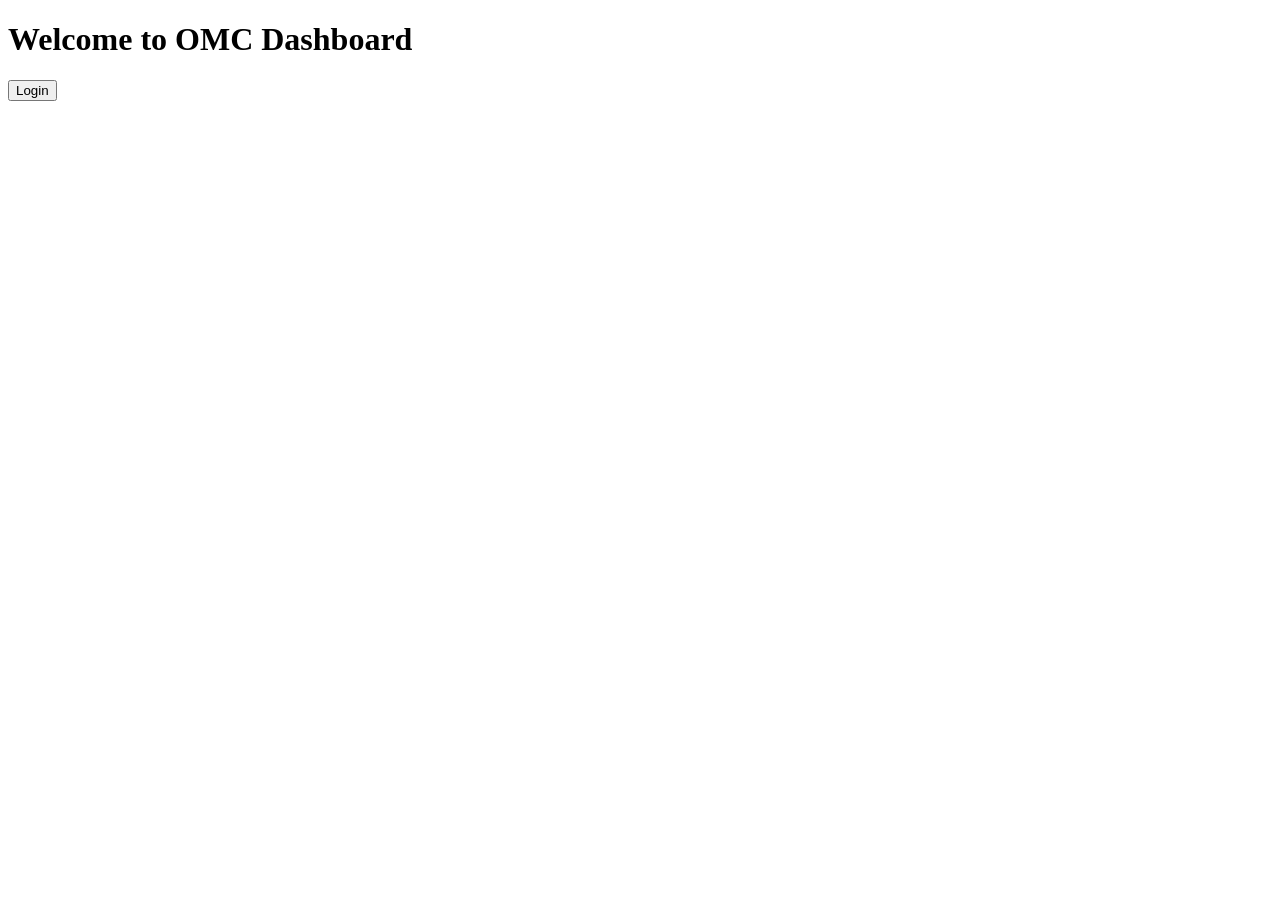
==== commit 7557a04a: "fix: restore full index.html + hapus Service Worker yang tidak kompatibel GAS" ====
--- a/index.html
+++ b/index.html
@@ -1,26 +1,25 @@
 <!DOCTYPE html>
 <html lang="en">
 <head>
-  <meta charset="UTF-8">
-  <meta name="viewport" content="width=device-width, initial-scale=1.0">
-  <title>OMC Dashboard</title>
-  
-  
-  
+    <meta charset="UTF-8">
+    <meta name="viewport" content="width=device-width, initial-scale=1.0">
+    <title>OMC Dashboard</title>
+    <link rel="stylesheet" href="styles.css">
+    
+    <script>
+        const login = () => {
+            if (typeof google === 'undefined') {
+                // auto-login logic here
+            }
+        };
+    </script>
 </head>
 <body>
-  
-  
-  
-    setTimeout(function() {
-      // Auto-login hanya untuk environment non-GAS (development/local)
-      // Di GAS: user harus login manual
-      if (typeof google === 'undefined' || !google.script) {
-        login();
-      }
-      
-      const navDetail2 = document.getElementById('navDetail2');
-  
-  
+    <header>
+        <h1>Welcome to OMC Dashboard</h1>
+    </header>
+    <main>
+        <button onclick="login()">Login</button>
+    </main>
 </body>
 </html>
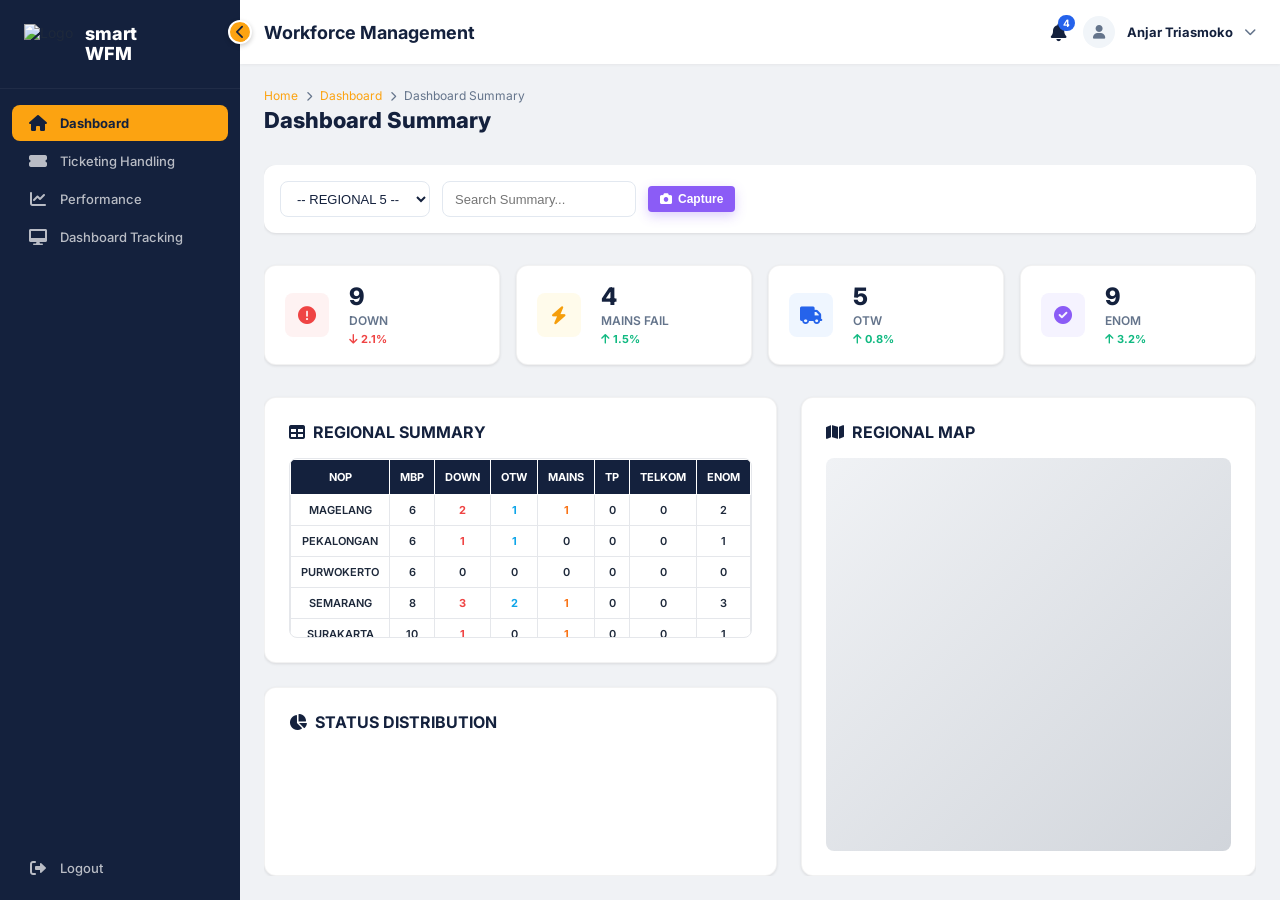
==== commit 219971b5: "restore: full index.html from ddac4da + CSS fixes (filter-dropdown, header-right dedup) Agent-Logs-U" ====
--- a/index.html
+++ b/index.html
@@ -1,25 +1,3689 @@
 <!DOCTYPE html>
-<html lang="en">
+<html lang="id">
 <head>
-    <meta charset="UTF-8">
-    <meta name="viewport" content="width=device-width, initial-scale=1.0">
-    <title>OMC Dashboard</title>
-    <link rel="stylesheet" href="styles.css">
+  <meta charset="UTF-8">
+  <meta name="viewport" content="width=device-width, initial-scale=1.0">
+  <meta http-equiv="X-UA-Compatible" content="IE=edge">
+  <title>OMC ENOM Regional 5</title>
+  
+  <base target="_top">
+  <link rel="preconnect" href="https://fonts.googleapis.com">
+  <link rel="preconnect" href="https://fonts.gstatic.com" crossorigin>
+  <link href="https://fonts.googleapis.com/css2?family=Inter:wght@400;600;700;800&display=swap" rel="stylesheet">
+  <link rel="stylesheet" href="https://cdnjs.cloudflare.com/ajax/libs/font-awesome/6.0.0/css/all.min.css">
+  <link rel="stylesheet" href="https://unpkg.com/leaflet@1.9.4/dist/leaflet.css" />
+  
+  <style>
+
+    :root {
+      --color-up: #10b981;
+      --color-warning: #f97316;
+      --color-down: #ef4444;
+      --primary: #14213D;
+      --primary-light: #1d2d4d;
+      --accent: #FCA311;
+      --bg-light: #F0F2F5;
+      --bg-default: #E5E5E5;
+      --bg-darker: #d1d5db;
+      --bg-white: #ffffff;
+      --text-primary: #1e293b;
+      --text-secondary: #64748b;
+      --fs-xs: 12px;
+      --fs-sm: 12px;
+      --fs-base: 14px;
+      --fs-lg: 16px;
+      --fs-xl: 18px;
+      --fs-2xl: 24px;
+      --spacing-xs: 4px;
+      --spacing-sm: 8px;
+      --spacing-md: 16px;
+      --spacing-lg: 24px;
+      --shadow-sm: 0 1px 3px rgba(0, 0, 0, 0.1);
+      --shadow-md: 0 4px 6px -1px rgba(0, 0, 0, 0.1);
+      --shadow-lg: 0 10px 15px -3px rgba(0, 0, 0, 0.1);
+      --radius-md: 8px;
+      --radius-lg: 12px;
+      --z-sidebar: 100;
+      --z-header: 10;
+      --z-dropdown: 9999;
+      --z-modal: 10000;
+    }
+
+    * { box-sizing: border-box; }
+    html, body { height: 100%; margin: 0; padding: 0; }
     
-    <script>
-        const login = () => {
-            if (typeof google === 'undefined') {
-                // auto-login logic here
+    body {
+      background-color: var(--bg-light);
+      font-family: 'Inter', sans-serif;
+      font-size: var(--fs-base);
+      color: var(--text-primary);
+      display: flex;
+      overflow: hidden;
+      height: 100vh;
+    }
+
+    /* ========== SIDEBAR ========== */
+    #sidebar {
+      width: 240px;
+      background: var(--primary);
+      display: flex;
+      flex-direction: column;
+      padding: 0;
+      transition: width 0.3s cubic-bezier(0.4, 0, 0.2, 1);
+      z-index: var(--z-sidebar);
+      flex-shrink: 0;
+      position: relative;
+    }
+
+    #sidebar.collapsed {
+      width: 70px;
+    }
+
+    #sidebar.collapsed .sidebar-logo span,
+    #sidebar.collapsed .nav-item span,
+    #sidebar.collapsed .nav-group-title,
+    #sidebar.collapsed .nav-submenu {
+      display: none;
+    }
+
+    #sidebar.collapsed .nav-item {
+      justify-content: center;
+      padding: 12px;
+    }
+
+    #sidebar.collapsed .nav-item i {
+      margin: 0;
+      font-size: 18px;
+    }
+
+    #sidebar.collapsed .sidebar-logo {
+      justify-content: center;
+      padding: 15px;
+    }
+
+    .sidebar-toggle {
+      position: absolute;
+      top: 20px;
+      right: -12px;
+      width: 24px;
+      height: 24px;
+      background: var(--accent);
+      color: var(--primary);
+      border-radius: 50%;
+      display: flex;
+      align-items: center;
+      justify-content: center;
+      cursor: pointer;
+      z-index: calc(var(--z-sidebar) + 1);
+      box-shadow: 0 2px 5px rgba(0,0,0,0.2);
+      border: 2px solid white;
+      transition: transform 0.3s;
+    }
+
+    #sidebar.collapsed .sidebar-toggle {
+      transform: rotate(180deg);
+    }
+
+    .sidebar-logo {
+      padding: 24px;
+      display: flex;
+      align-items: center;
+      gap: 12px;
+      border-bottom: 1px solid rgba(255,255,255,0.05);
+      margin-bottom: 16px;
+    }
+
+    .sidebar-logo img {
+      height: 40px;
+      width: auto;
+    }
+
+    .sidebar-logo span {
+      color: white;
+      font-weight: 800;
+      font-size: 18px;
+      line-height: 1.1;
+    }
+
+    .nav-group {
+      padding: 0 12px;
+      margin-bottom: 16px;
+    }
+
+    .nav-group-title {
+      color: rgba(255,255,255,0.4);
+      font-size: 10px;
+      font-weight: 700;
+      text-transform: uppercase;
+      padding: 0 12px;
+      margin-bottom: 8px;
+      letter-spacing: 1px;
+    }
+
+    .nav-item {
+      color: rgba(255,255,255,0.7);
+      width: 100%;
+      padding: 10px 16px;
+      cursor: pointer;
+      display: flex;
+      align-items: center;
+      gap: 12px;
+      transition: all 0.2s;
+      font-size: 13px;
+      font-weight: 500;
+      border-radius: 8px;
+      margin-bottom: 2px;
+    }
+
+    .nav-item i { 
+      font-size: 16px; 
+      width: 20px; 
+      text-align: center;
+    }
+
+    .nav-item:hover {
+      background: rgba(255, 255, 255, 0.05);
+      color: white;
+    }
+
+    .nav-item.active {
+      background: var(--accent);
+      color: var(--primary);
+      font-weight: 700;
+    }
+
+    .nav-item.active i {
+      color: var(--primary);
+    }
+
+    .nav-submenu {
+      padding-left: 32px;
+      display: none;
+    }
+
+    .nav-item.has-submenu.open + .nav-submenu {
+      display: block;
+    }
+
+    /* ========== MAIN CONTAINER ========== */
+    #mainContainer {
+      flex-grow: 1;
+      display: flex;
+      flex-direction: column;
+      overflow: hidden;
+      position: relative;
+      min-width: 0; /* Prevent flex items from overflowing */
+    }
+
+    /* ========== HEADER ========== */
+    .header-panel {
+      display: flex;
+      justify-content: space-between;
+      align-items: center;
+      background: var(--bg-white);
+      padding: 0 24px;
+      height: 64px;
+      box-shadow: 0 1px 3px rgba(0,0,0,0.05);
+      flex-shrink: 0;
+      z-index: var(--z-header);
+    }
+
+    .header-title h4 {
+      margin: 0;
+      font-size: 18px;
+      font-weight: 700;
+      color: var(--primary);
+    }
+
+    .user-profile {
+      display: flex;
+      align-items: center;
+      gap: 12px;
+      cursor: pointer;
+    }
+
+    .user-avatar {
+      width: 32px;
+      height: 32px;
+      border-radius: 50%;
+      background: #f1f5f9;
+      display: flex;
+      align-items: center;
+      justify-content: center;
+      color: var(--text-secondary);
+    }
+
+    .user-info {
+      display: flex;
+      flex-direction: column;
+    }
+
+    .user-name {
+      font-size: 13px;
+      font-weight: 700;
+      color: var(--primary);
+    }
+
+    /* ========== CONTENT AREA ========== */
+    .content-area {
+      flex-grow: 1;
+      overflow-y: auto;
+      padding: 24px;
+      display: flex;
+      flex-direction: column;
+      gap: 24px;
+    }
+
+    .breadcrumb {
+      display: flex;
+      align-items: center;
+      gap: 8px;
+      font-size: 12px;
+      color: var(--text-secondary);
+      margin-bottom: 4px;
+    }
+
+    .breadcrumb a {
+      color: var(--accent);
+      text-decoration: none;
+    }
+
+    .page-header {
+      margin-bottom: 8px;
+    }
+
+    .page-title {
+      font-size: 22px;
+      font-weight: 800;
+      color: var(--primary);
+      margin: 0;
+    }
+
+    /* ========== SCORE CARDS MODERN ========== */
+    .score-cards-row {
+      display: grid;
+      grid-template-columns: repeat(auto-fit, minmax(200px, 1fr));
+      gap: 16px;
+      margin-bottom: 8px;
+    }
+
+    .modern-card {
+      background: white;
+      border-radius: 12px;
+      padding: 16px 20px;
+      display: flex;
+      align-items: center;
+      gap: 20px;
+      box-shadow: var(--shadow-sm);
+      border: 1px solid rgba(0,0,0,0.05);
+      transition: all 0.3s ease;
+      min-height: 100px;
+    }
+
+    .modern-card:hover {
+      transform: translateY(-4px);
+      box-shadow: var(--shadow-md);
+    }
+
+    .card-icon {
+      width: 44px;
+      height: 44px;
+      border-radius: 8px;
+      display: flex;
+      align-items: center;
+      justify-content: center;
+      font-size: 18px;
+    }
+
+    .card-content {
+      display: flex;
+      flex-direction: column;
+    }
+
+    .card-value {
+      font-size: 24px;
+      font-weight: 800;
+      color: var(--primary);
+      line-height: 1;
+    }
+
+    .card-label {
+      font-size: 12px;
+      font-weight: 600;
+      color: var(--text-secondary);
+      text-transform: uppercase;
+      margin-top: 4px;
+    }
+
+    .card-trend {
+      font-size: 11px;
+      font-weight: 700;
+      margin-top: 4px;
+      display: flex;
+      align-items: center;
+      gap: 4px;
+    }
+
+    .trend-up { color: var(--color-up); }
+    .trend-down { color: var(--color-down); }
+
+    /* Colors for cards */
+    .card-blue { background: #eff6ff; color: #2563eb; }
+    .card-green { background: #ecfdf5; color: #10b981; }
+    .card-yellow { background: #fffbeb; color: #f59e0b; }
+    .card-red { background: #fef2f2; color: #ef4444; }
+    .card-purple { background: #f5f3ff; color: #8b5cf6; }
+
+    /* ========== PAGE SECTIONS ========== */
+    .page-section {
+      display: none;
+      flex-direction: column;
+      padding: 0;
+      gap: 24px;
+      flex-grow: 1;
+      overflow-y: auto;
+    }
+    .page-section.active {
+      display: flex;
+    }
+
+    .header-logo {
+      height: 40px;
+      width: auto;
+      object-fit: contain;
+    }
+
+    .header-info h4 {
+      margin: 0;
+      font-size: var(--fs-xl);
+      font-weight: 800;
+      color: var(--primary);
+      letter-spacing: -0.5px;
+    }
+
+    .header-right {
+      display: flex;
+      gap: var(--spacing-md);
+      align-items: center;
+      flex: 1;
+      justify-content: flex-end;
+    }
+
+    .header-right input, .header-right select {
+      height: 28px;
+      padding: 0 var(--spacing-md);
+      border-radius: 4px;
+      border: 1px solid var(--bg-darker);
+      font-size: var(--fs-xs);
+      transition: all 0.2s;
+    }
+
+    .sync-info {
+      text-align: right;
+      border-left: 1px solid var(--bg-darker);
+      padding-left: var(--spacing-md);
+      line-height: 1.2;
+      font-size: var(--fs-xs);
+    }
+
+    .sync-info span { color: var(--text-secondary); font-weight: 500; }
+    .sync-info b { color: var(--accent); font-weight: 700; }
+    .filter-bar {
+      display: flex;
+      gap: 12px;
+      align-items: center;
+      flex-wrap: wrap;
+      background: white;
+      padding: 16px;
+      border-radius: 12px;
+      box-shadow: var(--shadow-sm);
+      margin-bottom: 8px;
+    }
+
+    .filter-bar select, .filter-bar input {
+      height: 36px;
+      padding: 0 12px;
+      border-radius: 8px;
+      border: 1px solid #e2e8f0;
+      font-size: 13px;
+      background: white;
+      color: var(--primary);
+      font-weight: 500;
+      min-width: 150px;
+    }
+
+    .filter-bar select:focus, .filter-bar input:focus {
+      outline: none;
+      border-color: var(--accent);
+    }
+
+    /* ========== SCORE CARDS ========== */
+    .row-score-sum {
+      display: flex;
+      gap: var(--spacing-md);
+      margin-bottom: var(--spacing-md);
+      flex-wrap: wrap;
+      flex-shrink: 0;
+    }
+
+    .card-score-sum {
+      flex: 1;
+      min-width: 120px;
+      background: var(--bg-white);
+      border-radius: 6px;
+      border: 1px solid var(--bg-darker);
+      padding: var(--spacing-lg);
+      text-align: center;
+      box-shadow: var(--shadow-sm);
+      transition: all 0.2s;
+      position: relative;
+      overflow: hidden;
+      display: flex;
+      flex-direction: column;
+      justify-content: center;
+    }
+
+    .card-score-sum::before {
+      content: '';
+      position: absolute;
+      top: 0;
+      left: 0;
+      right: 0;
+      height: 3px;
+      background: var(--bg-darker);
+    }
+
+    .card-score-sum.status-down::before { background: linear-gradient(90deg, var(--color-down), #dc2626); }
+    .card-score-sum.status-warning::before { background: linear-gradient(90deg, var(--color-warning), #ea580c); }
+    .card-score-sum.status-otw::before { background: linear-gradient(90deg, #06b6d4, #0891b2); }
+    .card-score-sum:hover { transform: translateY(-2px); box-shadow: var(--shadow-md); }
+    .card-score-sum small { font-size: var(--fs-xs); font-weight: 700; color: var(--text-secondary); text-transform: uppercase; }
+    .card-score-sum h4 { font-size: 20px; margin: 6px 0 0 0; font-weight: 800; color: var(--primary); }
+
+    .summary-grid {
+      display: grid;
+      grid-template-columns: 4.5fr 5.5fr;
+      gap: 24px;
+      flex-grow: 1;
+      min-height: 0;
+    }
+
+    .summary-left {
+      display: flex;
+      flex-direction: column;
+      gap: 24px;
+      min-height: 0;
+    }
+
+    .summary-right {
+      min-height: 0;
+    }
+
+    .card-panel {
+      background: var(--bg-white);
+      border-radius: 12px;
+      border: 1px solid rgba(0,0,0,0.05);
+      padding: 24px;
+      box-shadow: var(--shadow-sm);
+      display: flex;
+      flex-direction: column;
+      min-height: 0;
+    }
+
+    .panel-title {
+      font-size: var(--fs-lg);
+      font-weight: 700;
+      color: var(--primary);
+      margin-bottom: var(--spacing-md);
+      display: flex;
+      align-items: center;
+      gap: 8px;
+      flex-shrink: 0;
+    }
+
+    /* ========== SUMMARY TABLE ========== */
+    .sum-table {
+      width: 100%;
+      border-collapse: collapse;
+      font-size: var(--fs-sm);
+      flex: 1;
+      overflow: auto;
+    }
+
+    .sum-table th {
+      background: #14213D;
+      color: white;
+      padding: 10px;
+      position: sticky;
+      top: 0;
+      font-weight: 700;
+      font-size: 11px;
+      text-transform: uppercase;
+      z-index: 5;
+      border: 1px solid rgba(255,255,255,0.1);
+    }
+
+    .sum-table td {
+      padding: 8px 10px;
+      border: 1px solid #e5e7eb;
+      text-align: center;
+      font-weight: 600;
+      font-size: 11px;
+    }
+
+    tbody .sum-total {
+      background: #eff6ff;
+      font-weight: 800;
+      color: var(--primary);
+      border-top: 2px solid var(--accent);
+    }
+
+    /* ========== MAP ========== */
+    #map {
+      height: 100%;
+      width: 100%;
+      border-radius: 6px;
+      background: linear-gradient(135deg, var(--bg-light) 0%, var(--bg-darker) 100%);
+    }
+
+    .leaflet-popup-content-wrapper {
+      border-radius: 6px;
+      box-shadow: var(--shadow-lg) !important;
+      border: none !important;
+      background: var(--bg-white);
+      font-family: 'Inter', sans-serif;
+    }
+
+    /* ========== DETAIL PAGE ========== */
+    .row-score {
+      display: flex;
+      gap: var(--spacing-sm);
+      margin-bottom: var(--spacing-md);
+      overflow-x: auto;
+      padding-bottom: 2px;
+      flex-shrink: 0;
+    }
+
+    .card-score {
+      flex: 0 0 auto;
+      min-width: 90px;
+      border-radius: 6px;
+      padding: var(--spacing-md);
+      text-align: center;
+      color: white;
+      font-weight: 700;
+      transition: all 0.2s;
+      display: flex;
+      flex-direction: column;
+      justify-content: center;
+    }
+
+    .card-score h4 { font-size: 16px; margin: 4px 0 2px 0; font-weight: 800; }
+    .card-score small { font-size: var(--fs-xs); font-weight: 700; text-transform: uppercase; letter-spacing: 0.3px; }
+    .card-score:hover { transform: translateY(-2px); box-shadow: var(--shadow-md); }
+
+    .bg-up { background: linear-gradient(135deg, var(--color-up) 0%, #059669 100%); box-shadow: 0 4px 12px rgba(16, 185, 129, 0.3); }
+    .bg-down { background: linear-gradient(135deg, var(--color-down) 0%, #dc2626 100%); box-shadow: 0 4px 12px rgba(239, 68, 68, 0.3); }
+    .bg-warning { background: linear-gradient(135deg, var(--color-warning) 0%, #fc5a05 100%); box-shadow: 0 4px 12px rgba(249, 115, 22, 0.3); }
+    .bg-info { background: linear-gradient(135deg, var(--primary-light) 0%, var(--accent) 100%); box-shadow: 0 4px 12px rgba(37, 99, 235, 0.3); }
+    .bg-otw { background: linear-gradient(135deg, #06b6d4 0%, #0891b2 100%); box-shadow: 0 4px 12px rgba(6, 182, 212, 0.3); }
+    .bg-critical { background: linear-gradient(135deg, #8b5cf6 0%, #7c3aed 100%); box-shadow: 0 4px 12px rgba(139, 92, 246, 0.3); }
+
+    /* ========== TABLE ========== */
+    .table-top-controls {
+      display: flex;
+      gap: var(--spacing-md);
+      margin-bottom: var(--spacing-md);
+      flex-shrink: 0;
+      flex-wrap: wrap;
+      align-items: center;
+    }
+
+    .table-controls {
+      display: flex;
+      justify-content: space-between;
+      align-items: center;
+      margin-top: var(--spacing-md);
+      gap: var(--spacing-md);
+      flex-shrink: 0;
+    }
+
+    .capture-btn, .export-btn {
+      padding: 6px 12px;
+      background: linear-gradient(135deg, #8b5cf6 0%, #6d28d9 100%);
+      color: white;
+      border: none;
+      border-radius: 4px;
+      cursor: pointer;
+      font-size: var(--fs-xs);
+      font-weight: 700;
+      transition: all 0.2s;
+      display: flex;
+      align-items: center;
+      gap: 6px;
+      box-shadow: 0 4px 12px rgba(139, 92, 246, 0.3);
+    }
+
+    .export-btn {
+      background: linear-gradient(135deg, #059669 0%, #047857 100%);
+      box-shadow: 0 4px 12px rgba(5, 150, 105, 0.3);
+    }
+
+    .capture-btn:hover, .export-btn:hover { 
+      transform: translateY(-1px); 
+    }
+
+    /* ========== TABLE STYLING ========== */
+    .table-container {
+      background: white;
+      border-radius: 12px;
+      box-shadow: var(--shadow-sm);
+      overflow: hidden;
+      display: flex;
+      flex-direction: column;
+      border: 1px solid rgba(0,0,0,0.05);
+    }
+
+    .table-header-blue {
+      background: var(--primary);
+      color: white;
+      padding: 12px 20px;
+      font-weight: 700;
+      font-size: 14px;
+    }
+
+    #mainTable, #mainTable2 {
+      width: 100%;
+      border-collapse: collapse;
+      font-size: var(--fs-sm);
+    }
+
+    #mainTable thead, #mainTable2 thead {
+      position: sticky;
+      top: 0;
+      z-index: var(--z-header);
+    }
+
+    #mainTable th, #mainTable2 th {
+      background: var(--primary) !important;
+      color: white;
+      padding: 10px 8px;
+      position: relative;
+      font-weight: 700;
+      font-size: var(--fs-xs);
+      text-transform: uppercase;
+      cursor: pointer;
+      white-space: nowrap;
+      border-right: 1px solid rgba(255, 255, 255, 0.1);
+      z-index: var(--z-header);
+      width: auto;
+      max-width: 200px;
+      border-bottom: 2px solid var(--accent);
+      transition: background 0.2s;
+    }
+
+    #mainTable th:hover, #mainTable2 th:hover {
+      background: #1e293b !important;
+    }
+
+    #mainTable td, #mainTable2 td {
+      padding: 6px;
+      border-bottom: 1px solid var(--bg-default);
+      width: auto;
+      max-width: 200px;
+      white-space: normal;
+      word-wrap: break-word;
+      overflow-wrap: break-word;
+      cursor: pointer;
+    }
+
+    #mainTable tbody tr {
+      transition: all 0.2s;
+    }
+
+    #mainTable tbody tr:hover { 
+      background-color: #f0f7ff;
+      box-shadow: inset 3px 0 0 var(--accent);
+    }
+
+    .status-up { background: #ecfdf5; color: #065f46; font-weight: 700; border-radius: 3px; padding: 2px 4px; }
+    .status-warning { background: #fef3c7; color: #92400e; font-weight: 700; border-radius: 3px; padding: 2px 4px; }
+    .status-down { background: #fee2e2; color: #991b1b; font-weight: 700; border-radius: 3px; padding: 2px 4px; }
+
+    .mbp-otw { color: #0891b2; font-weight: 700; }
+    .sla-exceeded { background-color: #fee2e2 !important; color: #991b1b; }
+    .duration-exceeded { background-color: #fee2e2 !important; color: #991b1b; font-weight: 700; }
+
+    /* ========== FIXED DROPDOWN STYLING ========== */
+    .th-header-wrapper {
+      position: relative;
+      display: flex;
+      align-items: center;
+      justify-content: space-between;
+      gap: 4px;
+      width: 100%;
+    }
+
+    .sort-indicator {
+      font-size: 10px;
+      margin-left: 4px;
+      opacity: 0.9;
+      display: inline-flex;
+      align-items: center;
+      color: #fbbf24; /* Amber color for visibility */
+    }
+    
+    .sort-priority {
+      font-size: 9px;
+      background: rgba(255,255,255,0.3);
+      border-radius: 50%;
+      width: 14px;
+      height: 14px;
+      display: inline-flex;
+      align-items: center;
+      justify-content: center;
+      margin-left: 2px;
+      color: white;
+    }
+
+    .filter-dropdown {
+      display: none;
+      min-width: 220px;
+      position: fixed;
+      background: var(--bg-white);
+      border: 1px solid #e2e8f0;
+      border-radius: 8px;
+      box-shadow: 0 10px 25px -5px rgba(0, 0, 0, 0.1), 0 8px 10px -6px rgba(0, 0, 0, 0.1);
+      z-index: var(--z-dropdown);
+      max-width: 280px;
+      overflow: hidden;
+      animation: dropdownFadeIn 0.2s ease-out;
+    }
+
+    @keyframes dropdownFadeIn {
+      from { opacity: 0; transform: translateY(-10px); }
+      to { opacity: 1; transform: translateY(0); }
+    }
+
+    .filter-dropdown.show {
+      display: block;
+    }
+
+    .filter-search-container {
+      padding: 10px;
+      background: #f8fafc;
+      border-bottom: 1px solid #e2e8f0;
+    }
+
+    .filter-dropdown input {
+      width: 100%;
+      padding: 8px 12px;
+      border: 1px solid #cbd5e1;
+      border-radius: 6px;
+      font-size: 12px;
+      color: var(--primary);
+      background: white;
+      font-weight: 500;
+      transition: border-color 0.2s;
+    }
+
+    .filter-dropdown input:focus {
+      outline: none;
+      border-color: var(--accent);
+      box-shadow: 0 0 0 3px rgba(37, 99, 235, 0.1);
+    }
+
+    .filter-actions {
+      display: flex;
+      justify-content: space-between;
+      align-items: center;
+      padding: 8px 12px;
+      background: #f1f5f9;
+      border-top: 1px solid #e2e8f0;
+    }
+
+    .filter-btn {
+      padding: 4px 8px;
+      font-size: 11px;
+      font-weight: 600;
+      cursor: pointer;
+      border-radius: 4px;
+      transition: all 0.2s;
+    }
+
+    .filter-btn-clear {
+      color: #ef4444;
+      background: transparent;
+      border: 1px solid transparent;
+    }
+
+    .filter-btn-clear:hover {
+      background: #fee2e2;
+      border-color: #fecaca;
+    }
+
+    .filter-count {
+      font-size: 11px;
+      color: var(--text-secondary);
+      font-weight: 600;
+    }
+
+    .filter-options {
+      max-height: 200px;
+      overflow-y: auto;
+      padding: 4px 0;
+    }
+
+    .filter-option {
+      display: flex;
+      align-items: center;
+      padding: 8px 12px;
+      cursor: pointer;
+      color: var(--text-primary);
+      font-weight: 500;
+      transition: background 0.15s;
+      font-size: 12px;
+      user-select: none;
+    }
+
+    .filter-option:hover {
+      background: #f1f5f9;
+    }
+
+    .filter-option.selected {
+      background: #eff6ff;
+      color: var(--primary);
+    }
+
+    .filter-option input[type="checkbox"] {
+      accent-color: var(--accent);
+      cursor: pointer;
+      margin-right: 10px;
+      width: 15px;
+      height: 15px;
+      flex-shrink: 0;
+    }
+
+    .filter-icon {
+      cursor: pointer;
+      opacity: 0.5;
+      transition: all 0.2s;
+      min-width: 16px;
+      font-size: 11px;
+      color: #94a3b8;
+      padding: 4px;
+      border-radius: 4px;
+    }
+
+    .filter-icon:hover {
+      opacity: 1;
+      background: rgba(255, 255, 255, 0.1);
+      color: white;
+    }
+
+    .filter-icon.active {
+      opacity: 1;
+      color: #fbbf24;
+      background: rgba(251, 191, 36, 0.1);
+    }
+
+    th.filtered {
+      background: #1e293b !important; /* Slightly lighter than the original dark blue */
+      border-bottom: 2px solid #fbbf24 !important;
+    }
+
+    /* ========== MODAL ========== */
+    .modal {
+      display: none;
+      position: fixed;
+      z-index: var(--z-modal);
+      left: 0;
+      top: 0;
+      width: 100%;
+      height: 100%;
+      background-color: rgba(0, 0, 0, 0.5);
+      animation: fadeIn 0.3s;
+    }
+
+    .modal.show {
+      display: flex;
+      justify-content: center;
+      align-items: center;
+    }
+
+    @keyframes fadeIn {
+      from { opacity: 0; }
+      to { opacity: 1; }
+    }
+
+    .modal-content {
+      background-color: var(--bg-white);
+      padding: 30px;
+      border-radius: 12px;
+      max-width: 700px;
+      width: 90%;
+      max-height: 80vh;
+      overflow-y: auto;
+      box-shadow: 0 20px 60px rgba(0, 0, 0, 0.3);
+      animation: slideUp 0.3s;
+    }
+
+    @keyframes slideUp {
+      from { transform: translateY(50px); opacity: 0; }
+      to { transform: translateY(0); opacity: 1; }
+    }
+
+    .modal-header {
+      display: flex;
+      justify-content: space-between;
+      align-items: center;
+      margin-bottom: 20px;
+      padding-bottom: 15px;
+      border-bottom: 2px solid var(--bg-default);
+    }
+
+    .modal-header h2 {
+      margin: 0;
+      color: var(--primary);
+      font-size: 20px;
+    }
+
+    .close-btn {
+      background: none;
+      border: none;
+      font-size: 28px;
+      cursor: pointer;
+      color: var(--text-secondary);
+      transition: color 0.2s;
+    }
+
+    .close-btn:hover {
+      color: var(--primary);
+    }
+
+    .modal-body {
+      display: grid;
+      grid-template-columns: 1fr 1fr;
+      gap: 20px;
+    }
+
+    .modal-row {
+      display: flex;
+      flex-direction: column;
+    }
+
+    .modal-row label {
+      font-size: var(--fs-xs);
+      font-weight: 700;
+      color: var(--text-secondary);
+      text-transform: uppercase;
+      margin-bottom: 6px;
+    }
+
+    .modal-row value {
+      font-size: var(--fs-base);
+      font-weight: 600;
+      color: var(--text-primary);
+      word-break: break-word;
+    }
+
+    .modal-full {
+      grid-column: 1 / -1;
+    }
+
+    .charts-grid {
+      display: grid;
+      grid-template-columns: 1fr 1fr;
+      gap: 24px;
+      margin-bottom: 24px;
+    }
+
+    .chart-card {
+      background: var(--bg-white);
+      border-radius: 12px;
+      border: 1px solid rgba(0,0,0,0.05);
+      padding: 24px;
+      box-shadow: var(--shadow-sm);
+      display: flex;
+      flex-direction: column;
+    }
+
+    .chart-title {
+      font-size: var(--fs-lg);
+      font-weight: 700;
+      color: var(--primary);
+      margin-bottom: var(--spacing-md);
+    }
+
+    .chart-container {
+      flex: 1;
+      position: relative;
+      height: 300px;
+    }
+
+    .chart-container canvas {
+      max-height: 100%;
+    }
+
+    /* ========== LOGIN ========== */
+    #loginPage {
+      position: fixed;
+      inset: 0;
+      z-index: var(--z-modal);
+      display: flex;
+      justify-content: center;
+      align-items: center;
+      background: url('https://images.unsplash.com/photo-1449824913935-59a10b8d2000?auto=format&fit=crop&w=1920&q=80') center/cover;
+    }
+
+    #loginPage::before {
+      content: "";
+      position: absolute;
+      inset: 0;
+      background: rgba(15, 23, 42, 0.85);
+      z-index: 1;
+    }
+
+    .login-box {
+      position: relative;
+      z-index: 2;
+      background: var(--bg-white);
+      padding: var(--spacing-lg);
+      border-radius: 12px;
+      width: 680px;
+      display: flex;
+      box-shadow: var(--shadow-lg);
+      gap: var(--spacing-lg);
+    }
+
+    .login-left {
+      flex: 1.2;
+      border-right: 1px solid var(--bg-darker);
+      display: flex;
+      justify-content: center;
+      align-items: center;
+      padding-right: var(--spacing-lg);
+    }
+
+    .login-left img { width: 180px; border-radius: 8px; box-shadow: var(--shadow-md); }
+    .login-right { flex: 1; padding-left: var(--spacing-lg); }
+    .login-right h3 { font-size: var(--fs-2xl); color: var(--primary); margin-bottom: var(--spacing-lg); font-weight: 800; }
+    .login-right input {
+      width: 100%;
+      padding: 8px var(--spacing-md);
+      margin: var(--spacing-sm) 0;
+      border-radius: 6px;
+      border: 1px solid var(--bg-darker);
+      background: var(--bg-light);
+      font-size: var(--fs-sm);
+      font-family: 'Inter', sans-serif;
+    }
+
+    .login-right button {
+      width: 100%;
+      padding: 8px var(--spacing-md);
+      background: linear-gradient(135deg, var(--primary) 0%, var(--accent) 100%);
+      color: white;
+      border: none;
+      border-radius: 6px;
+      cursor: pointer;
+      font-weight: 700;
+      font-size: var(--fs-sm);
+      margin-top: var(--spacing-md);
+      font-family: 'Inter', sans-serif;
+    }
+
+    #loginError { color: var(--color-down); font-size: var(--fs-xs); margin-bottom: var(--spacing-sm); font-weight: 600; text-align: center; }
+    .login-footer { font-size: var(--fs-xs); color: #0a0185; display: block; margin-top: var(--spacing-md); font-weight: 700; text-align: center; }
+
+    /* ========== PAGINATION ========== */
+    .pagination {
+      display: flex;
+      gap: var(--spacing-xs);
+      align-items: center;
+    }
+
+    .pagination button, .pagination input {
+      padding: 4px 8px;
+      border: 1px solid var(--bg-darker);
+      border-radius: 4px;
+      background: var(--bg-white);
+      cursor: pointer;
+      font-size: var(--fs-xs);
+    }
+
+    .pagination button:hover {
+      background: var(--accent);
+      color: white;
+      border-color: var(--accent);
+    }
+
+    /* ========== RESPONSIVE ========== */
+    @media (max-width: 1200px) {
+      .summary-grid { grid-template-columns: 1fr; }
+      .charts-grid { grid-template-columns: 1fr; }
+      #sidebar:not(.collapsed) { width: 200px; }
+    }
+
+    @media (max-width: 992px) {
+      #sidebar:not(.collapsed) { width: 70px; }
+      #sidebar:not(.collapsed) .sidebar-logo span,
+      #sidebar:not(.collapsed) .nav-item span,
+      #sidebar:not(.collapsed) .nav-group-title,
+      #sidebar:not(.collapsed) .nav-submenu {
+        display: none;
+      }
+      #sidebar:not(.collapsed) .nav-item {
+        justify-content: center;
+      }
+    }
+
+    @media (max-width: 768px) {
+      .header-panel { flex-direction: row; height: 64px; padding: 0 12px; }
+      .header-title h4 { font-size: 14px; }
+      .header-right { gap: 12px; }
+      .user-name { display: none; }
+      .login-box { width: 95vw; flex-direction: column; }
+      .login-left { border: none; padding: 10px; }
+      .card-score { min-width: 70px; padding: 8px; }
+      #mainTable td { max-width: 120px; font-size: 11px; }
+      .modal-body { grid-template-columns: 1fr; }
+      .charts-grid { grid-template-columns: 1fr; }
+      .chart-card[style*="span 2"],
+      .chart-card:last-child { grid-column: span 1 !important; }
+      .score-cards-row { grid-template-columns: repeat(2, 1fr); }
+    }
+
+    @media (max-width: 480px) {
+      .score-cards-row { grid-template-columns: 1fr; }
+    }
+
+    .hidden { display: none !important; }
+    .loading { opacity: 0.6; pointer-events: none; }
+
+    /* ========== CUSTOM TOOLTIP STYLES ========== */
+    .custom-tooltip {
+      background: rgba(30, 58, 138, 0.9) !important;
+      color: white !important;
+      border: none !important;
+      border-radius: 4px !important;
+      padding: 4px 8px !important;
+      font-size: 11px !important;
+      font-weight: 600 !important;
+      box-shadow: 0 2px 8px rgba(0,0,0,0.2) !important;
+    }
+
+    .custom-tooltip::before {
+      border-top-color: rgba(30, 58, 138, 0.9) !important;
+    }
+
+    .custom-tooltip-small {
+      background: white !important;
+      color: #1e3a8a !important;
+      border: 1px solid #1e3a8a !important;
+      font-size: 10px !important;
+      font-weight: 700 !important;
+      box-shadow: 0 2px 6px rgba(0,0,0,0.15) !important;
+      border-radius: 3px !important;
+      padding: 3px 6px !important;
+      white-space: nowrap !important;
+    }
+
+    .custom-tooltip-small::before {
+      border-top-color: #1e3a8a !important;
+    }
+
+    .leaflet-tooltip {
+      background-color: transparent !important;
+      border: none !important;
+    }
+
+    /* ========== CAPTURE STYLES ========== */
+    #captureContainer {
+      position: fixed;
+      left: -9999px;
+      top: 0;
+      background: white;
+      font-family: 'Inter', sans-serif;
+      width: 100%; /* Use 100% instead of fixed 1920px for better scaling */
+      max-width: 1920px;
+      padding: 30px;
+      display: flex;
+      flex-direction: column;
+    }
+  </style>
+  <script>
+    if ('serviceWorker' in navigator) {
+      window.addEventListener('load', () => {
+        if (typeof google !== 'undefined' && google.script) {
+          google.script.run
+            .withFailureHandler(function(err) {
+              console.warn('❌ getAppUrl failed:', err);
+            })
+            .withSuccessHandler(function(url) {
+              navigator.serviceWorker.register(url + '?path=sw.js').then(reg => {
+                console.log('✅ Service Worker registered via GAS');
+              }).catch(err => {
+                console.warn('❌ Service Worker registration failed:', err);
+              });
+            }).getAppUrl();
+        } else {
+          // Fallback for local development
+          navigator.serviceWorker.register('/sw.js').then(reg => {
+            console.log('✅ Service Worker registered locally');
+          }).catch(err => {
+            console.warn('❌ Service Worker registration failed locally:', err);
+          });
+        }
+      });
+    }
+  </script>
+</head>
+
+<body>
+
+  <!-- ========== LOGIN ========== -->
+  <div id="loginPage">
+    <div class="login-box">
+      <div class="login-left">
+        <img src="https://drive.google.com/thumbnail?id=1x56FRYAsrWqcZBuKsnF23qK2UUcn08aP&sz=w500" alt="Logo">
+      </div>
+      <div class="login-right">
+        <h3>OMC ENOM R5</h3>
+        <input type="text" id="user" placeholder="Username" />
+        <input type="password" id="pass" placeholder="Password" />
+        <div id="loginError"></div>
+        <button onclick="login()">Login</button>
+        <span class="login-footer">#Created by RAN Analyst</span>
+      </div>
+    </div>
+  </div>
+
+  <!-- ========== SIDEBAR ========== -->
+  <div id="sidebar">
+    <div class="sidebar-toggle" onclick="toggleSidebar()">
+      <i class="fa fa-chevron-left"></i>
+    </div>
+    <div class="sidebar-logo">
+      <img src="https://drive.google.com/thumbnail?id=1x56FRYAsrWqcZBuKsnF23qK2UUcn08aP&sz=w500" alt="Logo">
+      <span>smart<br>WFM</span>
+    </div>
+
+    <div class="nav-group">
+      <div class="nav-item" id="navSum" onclick="showPage('summary')">
+        <i class="fa fa-home"></i><span>Dashboard</span>
+      </div>
+      <div class="nav-item" onclick="toggleSubmenu(this)">
+        <i class="fa fa-ticket-alt"></i><span>Ticketing Handling</span>
+      </div>
+      <div class="nav-submenu">
+        <div class="nav-item" onclick="showPage('summary')">
+          <i class="fa fa-chevron-right" style="font-size:10px"></i><span>Fault Center</span>
+        </div>
+        <div class="nav-item" id="navDet" onclick="showPage('detail')">
+          <i class="fa fa-chevron-right" style="font-size:10px"></i><span>Ticket Tracking</span>
+        </div>
+        <div class="nav-item" id="navDetail2" onclick="showPage('detail2')">
+          <i class="fa fa-chevron-right" style="font-size:10px"></i><span>Dashboard Enom 2</span>
+        </div>
+      </div>
+      <div class="nav-item" onclick="toggleSubmenu(this)">
+        <i class="fa fa-chart-line"></i><span>Performance</span>
+      </div>
+      <div class="nav-item" onclick="toggleSubmenu(this)">
+        <i class="fa fa-desktop"></i><span>Dashboard Tracking</span>
+      </div>
+      <div class="nav-submenu">
+        <div class="nav-item" id="navChart" onclick="showPage('chart')">
+          <i class="fa fa-chevron-right" style="font-size:10px"></i><span>Analytics</span>
+        </div>
+      </div>
+    </div>
+
+    <div style="margin-top: auto; padding: 12px;">
+      <div class="nav-item" onclick="logout()">
+        <i class="fa fa-sign-out-alt"></i><span>Logout</span>
+      </div>
+    </div>
+  </div>
+
+  <!-- ========== MAIN ========== -->
+  <div id="mainContainer">
+    
+    <!-- HEADER -->
+    <div class="header-panel">
+      <div class="header-title"><h4>Workforce Management</h4></div>
+      <div class="header-right">
+        <div style="position:relative">
+          <i class="fa fa-bell" style="color:var(--primary); font-size:18px"></i>
+          <span style="position:absolute; top:-8px; right:-8px; background:#2563eb; color:white; font-size:10px; padding:2px 5px; border-radius:10px; font-weight:700">4</span>
+        </div>
+        <div class="user-profile">
+          <div class="user-avatar">
+            <i class="fa fa-user"></i>
+          </div>
+          <div class="user-info">
+            <span class="user-name">Anjar Triasmoko</span>
+          </div>
+          <i class="fa fa-chevron-down" style="font-size:12px; color:var(--text-secondary)"></i>
+        </div>
+      </div>
+    </div>
+
+    <div class="content-area">
+      <!-- BREADCRUMBS & PAGE HEADER -->
+      <div class="page-header">
+        <div class="breadcrumb">
+          <a href="#">Home</a> <i class="fa fa-chevron-right" style="font-size:10px"></i> 
+          <a href="#">Dashboard</a> <i class="fa fa-chevron-right" style="font-size:10px"></i> 
+          <span id="breadcrumbCurrent">Ticket Tracking</span>
+        </div>
+        <h1 class="page-title" id="pageTitle">Ticket Tracking</h1>
+      </div>
+
+      <!-- SUMMARY PAGE -->
+      <div id="summaryPage" class="page-section">
+        <div class="filter-bar">
+          <select id="filterNOP_Sum" onchange="resetAndFilterSum()"><option value="">-- REGIONAL 5 --</option></select>
+          <input type="text" id="searchInputSum" placeholder="Search Summary..." onkeyup="handleGlobalSearchSum()">
+          <button class="capture-btn" onclick="captureSummaryFull(event)" style="background: #8b5cf6;"><i class="fa fa-camera"></i> Capture</button>
+        </div>
+
+        <div class="score-cards-row">
+          <div class="modern-card">
+            <div class="card-icon card-red"><i class="fa fa-exclamation-circle"></i></div>
+            <div class="card-content">
+              <span class="card-value" id="sumDown">0</span>
+              <span class="card-label">Down</span>
+              <span class="card-trend trend-down"><i class="fa fa-arrow-down"></i> 2.1%</span>
+            </div>
+          </div>
+          <div class="modern-card">
+            <div class="card-icon card-yellow"><i class="fa fa-bolt"></i></div>
+            <div class="card-content">
+              <span class="card-value" id="sumMains">0</span>
+              <span class="card-label">Mains Fail</span>
+              <span class="card-trend trend-up"><i class="fa fa-arrow-up"></i> 1.5%</span>
+            </div>
+          </div>
+          <div class="modern-card">
+            <div class="card-icon card-blue"><i class="fa fa-truck"></i></div>
+            <div class="card-content">
+              <span class="card-value" id="sumOtw">0</span>
+              <span class="card-label">OTW</span>
+              <span class="card-trend trend-up"><i class="fa fa-arrow-up"></i> 0.8%</span>
+            </div>
+          </div>
+          <div class="modern-card">
+            <div class="card-icon card-purple"><i class="fa fa-check-circle"></i></div>
+            <div class="card-content">
+              <span class="card-value" id="sumEnom">0</span>
+              <span class="card-label">ENOM</span>
+              <span class="card-trend trend-up"><i class="fa fa-arrow-up"></i> 3.2%</span>
+            </div>
+          </div>
+        </div>
+        
+        <div class="summary-grid">
+          <div class="summary-left">
+            <div class="card-panel">
+              <div class="panel-title"><i class="fa fa-table"></i> REGIONAL SUMMARY</div>
+              <div id="summaryTableContainer" style="flex-grow: 1; overflow: auto; border-radius: 8px; border: 1px solid #e5e7eb;"></div>
+            </div>
+            <div class="card-panel">
+              <div class="panel-title"><i class="fa fa-chart-pie"></i> STATUS DISTRIBUTION</div>
+              <div style="flex-grow: 1; position: relative;">
+                <canvas id="summaryStatusChart"></canvas>
+              </div>
+            </div>
+          </div>
+          <div class="summary-right">
+            <div class="card-panel" style="height: 100%;">
+              <div class="panel-title"><i class="fa fa-map"></i> REGIONAL MAP</div>
+              <div id="map" style="flex-grow: 1; border-radius: 8px;"></div>
+            </div>
+          </div>
+        </div>
+      </div>
+
+      <!-- DETAIL PAGE -->
+      <div id="detailPage" class="page-section">
+        <div class="filter-bar">
+          <select id="filterNOP" onchange="resetAndFilter()"><option value="">-- REGIONAL 5 --</option></select>
+          <input type="text" id="searchInput" onkeyup="handleGlobalSearch()" placeholder="Search Ticket Tracking...">
+          <button class="capture-btn" onclick="captureDetailFull(event)" style="background: #8b5cf6;"><i class="fa fa-camera"></i> Capture</button>
+        </div>
+
+        <div class="score-cards-row">
+          <div class="modern-card">
+            <div class="card-icon card-red"><i class="fa fa-exclamation-circle"></i></div>
+            <div class="card-content">
+              <span class="card-value" id="countDown">0</span>
+              <span class="card-label">Down</span>
+            </div>
+          </div>
+          <div class="modern-card">
+            <div class="card-icon card-yellow"><i class="fa fa-bolt"></i></div>
+            <div class="card-content">
+              <span class="card-value" id="countMains">0</span>
+              <span class="card-label">Mains Fail</span>
+            </div>
+          </div>
+          <div class="modern-card">
+            <div class="card-icon card-blue"><i class="fa fa-truck"></i></div>
+            <div class="card-content">
+              <span class="card-value" id="countOTW">0</span>
+              <span class="card-label">OTW</span>
+            </div>
+          </div>
+          <div class="modern-card">
+            <div class="card-icon card-purple"><i class="fa fa-exclamation-triangle"></i></div>
+            <div class="card-content">
+              <span class="card-value" id="countCritical">0</span>
+              <span class="card-label">Critical</span>
+            </div>
+          </div>
+        </div>
+
+        <div class="card-panel" style="padding: 0; overflow: hidden;">
+          <div class="table-header-blue">List Ticket INAP</div>
+          <div style="overflow:auto; flex:1">
+            <table id="mainTable">
+              <thead id="tableHead"></thead>
+              <tbody id="tableBody"></tbody>
+            </table>
+          </div>
+          <div style="padding:16px; border-top:1px solid #f1f5f9; display:flex; justify-content:space-between; align-items:center">
+            <span id="rowsInfo" style="font-size:12px; color:var(--text-secondary); font-weight:600;"></span>
+            <div class="pagination">
+              <button onclick="prevPage()">← Prev</button>
+              <span style="font-size:12px;">Page <input type="number" id="pageInput" value="1" onchange="goToPage(this.value)" style="width:40px; text-align:center"> of <span id="totalPages">1</span></span>
+              <button onclick="nextPage()">Next →</button>
+            </div>
+          </div>
+        </div>
+      </div>
+
+      <!-- DETAIL PAGE 2 -->
+      <div id="detail2Page" class="page-section">
+        <div class="filter-bar">
+          <select id="filterNOP2" onchange="resetAndFilter2()"><option value="">-- REGIONAL 5 --</option></select>
+          <input type="text" id="searchInput2" placeholder="Search Dashboard Enom 2..." onkeyup="handleGlobalSearch2()">
+          <button class="capture-btn" onclick="captureDetailFull2(event)" style="background: #8b5cf6;"><i class="fa fa-camera"></i> Capture</button>
+        </div>
+
+        <div class="score-cards-row">
+          <div class="modern-card">
+            <div class="card-icon card-blue"><i class="fa fa-list"></i></div>
+            <div class="card-content">
+              <span class="card-value" id="countTotal2">0</span>
+              <span class="card-label">Total</span>
+            </div>
+          </div>
+          <div class="modern-card">
+            <div class="card-icon card-red"><i class="fa fa-exclamation-circle"></i></div>
+            <div class="card-content">
+              <span class="card-value" id="countIncident2">0</span>
+              <span class="card-label">Incident</span>
+            </div>
+          </div>
+          <div class="modern-card">
+            <div class="card-icon card-green"><i class="fa fa-check-circle"></i></div>
+            <div class="card-content">
+              <span class="card-value" id="countInSla2">0</span>
+              <span class="card-label">In SLA</span>
+            </div>
+          </div>
+          <div class="modern-card">
+            <div class="card-icon card-red"><i class="fa fa-times-circle"></i></div>
+            <div class="card-content">
+              <span class="card-value" id="countOutSla2">0</span>
+              <span class="card-label">Out SLA</span>
+            </div>
+          </div>
+        </div>
+
+        <div class="card-panel" style="padding: 0; overflow: hidden;">
+          <div class="table-header-blue">Dashboard Enom 2</div>
+          <div style="overflow:auto; flex:1">
+            <table id="mainTable2">
+              <thead id="tableHead2"></thead>
+              <tbody id="tableBody2"></tbody>
+            </table>
+          </div>
+          <div style="padding:16px; border-top:1px solid #f1f5f9; display:flex; justify-content:space-between; align-items:center">
+            <span id="rowsInfo2" style="font-size:12px; color:var(--text-secondary); font-weight:600;"></span>
+            <div class="pagination">
+              <button onclick="prevPage2()">← Prev</button>
+              <span style="font-size:12px;">Page <input type="number" id="pageInput2" value="1" onchange="goToPage2(this.value)" style="width:40px; text-align:center"> of <span id="totalPages2">1</span></span>
+              <button onclick="nextPage2()">Next →</button>
+            </div>
+          </div>
+        </div>
+      </div>
+
+      <!-- CHART PAGE -->
+      <div id="chartPage" class="page-section">
+        <div class="filter-bar">
+          <select id="chartFilterType" onchange="updateChartFilters()"><option value="">Type Ticket</option></select>
+          <select id="chartFilterNop" onchange="updateChartFilters()"><option value="">NOP</option></select>
+          <select id="chartFilterSeverity" onchange="updateChartFilters()"><option value="">Severity</option></select>
+          <select id="chartFilterStatus" onchange="updateChartFilters()"><option value="">Status</option></select>
+          <button class="btn-primary" onclick="resetChartFilters()" style="padding: 8px 16px; border-radius:8px; border:1px solid #e2e8f0; background:white; font-weight:600">Reset</button>
+        </div>
+
+        <div class="charts-grid">
+          <div class="chart-card">
+            <div class="panel-title">Ticket Status</div>
+            <div class="chart-container"><canvas id="statusChart2"></canvas></div>
+          </div>
+          <div class="chart-card">
+            <div class="panel-title">Severity Breakdown</div>
+            <div class="chart-container"><canvas id="severityChart2"></canvas></div>
+          </div>
+          <div class="chart-card">
+            <div class="panel-title">SLA Status</div>
+            <div class="chart-container"><canvas id="slaChart2"></canvas></div>
+          </div>
+          <div class="chart-card">
+            <div class="panel-title">Fault Level</div>
+            <div class="chart-container"><canvas id="faultChart2"></canvas></div>
+          </div>
+          <div class="chart-card" style="grid-column: span 2;">
+            <div class="panel-title">PIC Take Over Ticket</div>
+            <div class="chart-container"><canvas id="picChart2"></canvas></div>
+          </div>
+        </div>
+      </div>
+
+      <!-- PAGE 4 (SETTINGS) -->
+      <div id="page4Page" class="page-section">
+        <div class="card-panel" style="flex: none; max-width: 600px;">
+          <div class="panel-title"><i class="fa fa-cog"></i> Settings (Placeholder)</div>
+          <p style="color: var(--text-secondary); font-size: var(--fs-sm); margin: 20px 0;">
+            Under development:
+          </p>
+          <ul style="color: var(--text-primary); font-size: var(--fs-sm); line-height: 1.8;">
+            <li>Cell down</li>
+            <li>Incident Tracker</li>
+          </ul>
+        </div>
+      </div>
+    </div>
+  </div>
+
+  <!-- MODALS -->
+  <div id="detailModal" class="modal">
+    <div class="modal-content">
+      <div class="modal-header">
+        <h2>Incident Detail</h2>
+        <button class="close-btn" onclick="closeDetailModal()">&times;</button>
+      </div>
+      <div class="modal-body" id="detailModalBody"></div>
+    </div>
+  </div>
+
+  <!-- Capture Container (Hidden) -->
+  <div id="captureContainer"></div>
+
+  <script>
+    window.onerror = function(message, source, lineno, colno, error) {
+      console.error("Global Error:", message, "at", source, ":", lineno, ":", colno, error);
+    };
+    // ========== STATE ==========
+    const State = {
+      globalData: [],
+      globalData2: [],
+      filteredRows: [],
+      filteredRows2: [],
+      currentPage: 1,
+      currentPage2: 1,
+      rowsPerPage: 20,
+      colIdx: {},
+      colIdx2: {},
+      timer: 900,
+      timerInterval: null,
+      sorts: [], // Array of { colIdx, asc }
+      sorts2: [], // Array of { colIdx, asc }
+      columnFilters: {},
+      columnFilters2: {},
+      columnFiltersSum: {},
+      searchSum: "",
+      activeRoute: null,
+      chartFilters: {
+        type: [],
+        nop: [],
+        severity: [],
+        status: [],
+        sla: [],
+        fault: [],
+        pic: []
+      },
+      charts: {},
+      scriptsLoaded: {},
+      mapInitialized: false
+    };
+
+    function loadScript(url) {
+      if (State.scriptsLoaded[url]) return Promise.resolve();
+      return new Promise((resolve, reject) => {
+        const script = document.createElement('script');
+        script.src = url;
+        script.crossOrigin = "anonymous";
+        script.onload = () => {
+          State.scriptsLoaded[url] = true;
+          resolve();
+        };
+        script.onerror = reject;
+        document.head.appendChild(script);
+      });
+    }
+
+    function saveSortState() {
+      localStorage.setItem('omc_sorts', JSON.stringify(State.sorts));
+      localStorage.setItem('omc_sorts2', JSON.stringify(State.sorts2));
+      localStorage.setItem('omc_filters', JSON.stringify(State.columnFilters));
+      localStorage.setItem('omc_filters2', JSON.stringify(State.columnFilters2));
+    }
+
+    function loadSortState() {
+      const s1 = localStorage.getItem('omc_sorts');
+      const s2 = localStorage.getItem('omc_sorts2');
+      const f1 = localStorage.getItem('omc_filters');
+      const f2 = localStorage.getItem('omc_filters2');
+      if (s1) State.sorts = JSON.parse(s1);
+      if (s2) State.sorts2 = JSON.parse(s2);
+      if (f1) State.columnFilters = JSON.parse(f1);
+      if (f2) State.columnFilters2 = JSON.parse(f2);
+    }
+
+    let map, markers = [];
+
+    // ========== SLA CONFIG ==========
+    const SLA = {
+      'CRITICAL': 4,
+      'MAJOR': 8,
+      'MINOR': 10,
+      'LOW': 13
+    };
+
+    // Column widths mapping
+    const colWidths = {
+      0: '60px',
+      1: '120px',
+      2: '80px',
+      3: '80px',
+      4: '80px',
+      5: '70px',
+      6: '100px',
+      7: '60px',
+      8: '70px',
+      9: '70px',
+      10: '80px',
+      11: '110px',
+      12: '60px',
+      13: '120px',
+      14: '70px',
+    };
+
+    // ========== MAP ICONS (FIXED) ========== 
+    const createSiteIcon = (color) => {
+      return L.divIcon({
+        className: 'custom-marker-site',
+        html: `<div style="
+          width: 14px;
+          height: 14px;
+          background: ${color};
+          border: 2px solid white;
+          border-radius: 50%;
+          box-shadow: 0 1px 4px rgba(0,0,0,0.3);
+        "></div>`,
+        iconSize: [14, 14],
+        iconAnchor: [7, 7],
+        popupAnchor: [0, -7]
+      });
+    };
+
+    const createTeamIcon = (color) => {
+      return L.divIcon({
+        className: 'custom-marker-team',
+        html: `<div style="
+          width: 18px;
+          height: 18px;
+          background: #14213D;
+          border: 2px solid white;
+          border-radius: 4px;
+          display: flex;
+          align-items: center;
+          justify-content: center;
+          box-shadow: 0 1px 4px rgba(0,0,0,0.3);
+        ">
+          <svg xmlns="http://www.w3.org/2000/svg" width="11" height="11" viewBox="0 0 24 24" fill="none" stroke="white" stroke-width="2.5" stroke-linecap="round" stroke-linejoin="round">
+            <path d="M14 18V6a2 2 0 0 0-2-2H4a2 2 0 0 0-2 2v11a1 1 0 0 0 1 1h2"></path>
+            <path d="M15 18H9"></path>
+            <path d="M19 18h2a1 1 0 0 0 1-1v-5l-4-4h-3v10a1 1 0 0 0 1 1Z"></path>
+          </svg>
+        </div>`,
+        iconSize: [18, 18],
+        iconAnchor: [9, 9],
+        popupAnchor: [0, -9]
+      });
+    };
+
+    // ========== LOGIN ==========
+    function setInnerText(id, text) {
+      const el = document.getElementById(id);
+      if (el) el.innerText = text;
+    }
+
+    function setInnerHTML(id, html) {
+      const el = document.getElementById(id);
+      if (el) el.innerHTML = html;
+    }
+
+    function login() {
+      const u = document.getElementById("user").value;
+      const p = document.getElementById("pass").value;
+      const err = document.getElementById("loginError");
+
+      setInnerText("loginError", "Checking...");
+
+      if (typeof google === 'undefined' || !google.script) {
+        console.log("⚠️ Google Apps Script not detected - using mock login");
+        setTimeout(() => {
+          setInnerText("loginError", "");
+          document.getElementById("loginPage").style.display = "none";
+          document.getElementById("sidebar").style.display = "flex";
+          showPage('summary');
+          loadDashboard();
+          startTimer();
+        }, 500);
+        return;
+      }
+
+      google.script.run
+        .withFailureHandler(err => console.error("GAS Error (Login):", err))
+        .withSuccessHandler(res => {
+          if (!res || !res.success) {
+            setInnerText("loginError", res?.message || "Login gagal");
+            return;
+          }
+
+          setInnerText("loginError", "");
+          document.getElementById("loginPage").style.display = "none";
+          document.getElementById("sidebar").style.display = "flex";
+          showPage('summary');
+          loadDashboard(); // ← kita satukan data
+          startTimer();
+        })
+        .checkLogin({ username: u, password: p });
+    }
+
+    function logout() {
+      console.log("🔴 LOGOUT - Clearing interval");
+      if (State.timerInterval) clearInterval(State.timerInterval);
+      window.location.reload();
+    }
+
+    // ========== NAVIGATION ==========
+    function toggleSidebar() {
+      const sidebar = document.getElementById('sidebar');
+      sidebar.classList.toggle('collapsed');
+      
+      // Update toggle icon
+      const icon = sidebar.querySelector('.sidebar-toggle i');
+      if (sidebar.classList.contains('collapsed')) {
+        icon.className = 'fa fa-chevron-right';
+      } else {
+        icon.className = 'fa fa-chevron-left';
+      }
+    }
+
+    function toggleSubmenu(el) {
+      const parent = el.parentElement;
+      const submenu = el.nextElementSibling;
+      if (submenu && submenu.classList.contains('nav-submenu')) {
+        const isOpen = submenu.style.display === 'block';
+        submenu.style.display = isOpen ? 'none' : 'block';
+        el.classList.toggle('open', !isOpen);
+      }
+    }
+
+    function showPage(p) {
+      console.log(`📄 Showing page: ${p}`);
+      
+      document.querySelectorAll('.page-section').forEach(el => el.classList.remove('active'));
+      const targetPage = document.getElementById(p + 'Page');
+      if (targetPage) {
+        targetPage.classList.add('active');
+        State.currentPage = p;
+      }
+
+      // Update active nav
+      document.querySelectorAll('.nav-item').forEach(item => item.classList.remove('active'));
+      const navMap = {
+        'summary': 'navSum',
+        'detail': 'navDet',
+        'detail2': 'navDetail2',
+        'chart': 'navChart'
+      };
+      const activeNavId = navMap[p];
+      if (activeNavId) {
+        const navEl = document.getElementById(activeNavId);
+        if (navEl) {
+          navEl.classList.add('active');
+          
+          // Expand parent submenu if exists
+          const parentSubmenu = navEl.closest('.nav-submenu');
+          if (parentSubmenu) {
+            parentSubmenu.style.display = 'block';
+            const toggleBtn = parentSubmenu.previousElementSibling;
+            if (toggleBtn && toggleBtn.classList.contains('nav-item')) {
+              toggleBtn.classList.add('open');
             }
-        };
-    </script>
-</head>
-<body>
-    <header>
-        <h1>Welcome to OMC Dashboard</h1>
-    </header>
-    <main>
-        <button onclick="login()">Login</button>
-    </main>
+          }
+        }
+      }
+
+      // Update Breadcrumbs & Title
+      const breadcrumbCurrent = document.getElementById('breadcrumbCurrent');
+      const pageTitle = document.getElementById('pageTitle');
+      const titles = {
+        'summary': 'Dashboard Summary',
+        'detail': 'Ticket Tracking',
+        'detail2': 'Dashboard Enom 2',
+        'chart': 'Analytics'
+      };
+      if (breadcrumbCurrent) breadcrumbCurrent.innerText = titles[p] || 'Dashboard';
+      if (pageTitle) pageTitle.innerText = titles[p] || 'Dashboard';
+
+      if (p === 'summary') {
+        if (!State.mapInitialized) initMap();
+        setTimeout(() => {
+          if (map) map.invalidateSize();
+          renderSummaryCharts();
+        }, 200);
+      } else if (p === 'chart') {
+        Promise.all([
+          loadScript('https://cdnjs.cloudflare.com/ajax/libs/Chart.js/3.9.1/chart.min.js'),
+          loadScript('https://cdn.jsdelivr.net/npm/chartjs-plugin-datalabels@2.0.0')
+        ]).then(() => {
+          setTimeout(() => renderCharts(), 200);
+        });
+      }
+    }
+
+    // ========== TIMER ==========
+    function startTimer() {
+      console.log("⏱️ Timer started - 15 minutes interval");
+      if (State.timerInterval) clearInterval(State.timerInterval);
+      State.timerInterval = setInterval(() => {
+        State.timer--;
+        const m = Math.floor(State.timer / 60);
+        const s = State.timer % 60;
+      setInnerText("timerText", `${m}:${s < 10 ? '0' : ''}${s}`);
+        if (State.timer <= 0) {
+          console.log("⏱️ Timer finished - reloading data");
+          loadData();
+        }
+      }, 1000);
+    }
+
+    // ========== UTILITY FUNCTIONS ==========
+    function calculateDurationHours(dateStr) {
+      try {
+        const date = new Date(dateStr);
+        const now = new Date();
+        const diffMs = now - date;
+        return Math.floor(diffMs / (1000 * 60 * 60));
+      } catch (e) {
+        return 0;
+      }
+    }
+
+    function checkSLAExceeded(neStatus, severity, dateStr) {
+      if (!neStatus.includes("DOWN")) return false;
+      const slaHours = SLA[severity] || 13;
+      const durationHours = calculateDurationHours(dateStr);
+      return durationHours > slaHours;
+    }
+
+    // ========== MAP ==========
+    function initMap() {
+      if (State.mapInitialized) return;
+      console.log("📍 Initializing map...");
+      
+      loadScript('https://unpkg.com/leaflet@1.9.4/dist/leaflet.js').then(() => {
+        // Re-check after script load to avoid race conditions
+        if (State.mapInitialized || (window.L && L.DomUtil.get('map') && L.DomUtil.get('map')._leaflet_id)) {
+          State.mapInitialized = true;
+          return;
+        }
+
+        try {
+          const cartoLight = L.tileLayer('https://{s}.basemaps.cartocdn.com/light_all/{z}/{x}/{y}{r}.png', {
+            attribution: '&copy; OpenStreetMap'
+          });
+          const esriSatelit = L.tileLayer('https://server.arcgisonline.com/ArcGIS/rest/services/World_Imagery/MapServer/tile/{z}/{y}/{x}', { attribution: '&copy; Esri' });
+          const cartoDark = L.tileLayer('https://{s}.basemaps.cartocdn.com/dark_all/{z}/{x}/{y}{r}.png', { attribution: '&copy; CartoDB' });
+
+          map = L.map('map', { center: [-7.3, 110.0], zoom: 8, layers: [cartoLight] });
+          console.log("✅ Map created successfully");
+          
+          L.control.layers({ "Light": cartoLight, "Satelit": esriSatelit, "Dark": cartoDark }, null, { position: 'topright' }).addTo(map);
+          addMapLegend();
+          console.log("✅ Map legend added");
+          State.mapInitialized = true;
+          updateMap();
+        } catch(e) {
+          console.error("❌ Map initialization error:", e);
+        }
+      });
+    }
+
+    function addMapLegend() {
+      const legend = L.control({ position: 'bottomright' });
+      legend.onAdd = function (map) {
+        const div = L.DomUtil.create('div');
+        div.style.cssText = `background: #ffffff; 
+                            padding: 12px; 
+                            border-radius: 8px; 
+                            border: 1.5px solid #e2e8f0; 
+                            font-size: 11px; 
+                            font-family: Inter; 
+                            box-shadow: 0 4px 12px rgba(0,0,0,0.15);
+                            min-width: 130px;`;
+        
+        div.innerHTML = `
+          <div style="font-weight: 800; color: var(--primary); margin-bottom: 10px; font-size: 12px; border-bottom: 2px solid var(--accent); padding-bottom: 4px; letter-spacing: 0.5px;">
+            MAP LEGEND
+          </div>
+          
+          <div style="margin-bottom: 6px; display: flex; align-items: center; gap: 10px;">
+            <div style="width: 12px; height: 12px; background: #10b981; border: 2px solid white; border-radius: 50%; box-shadow: 0 1px 3px rgba(0,0,0,0.2);"></div>
+            <span style="font-weight: 600;">Site UP</span>
+          </div>
+          
+          <div style="margin-bottom: 6px; display: flex; align-items: center; gap: 10px;">
+            <div style="width: 12px; height: 12px; background: #f97316; border: 2px solid white; border-radius: 50%; box-shadow: 0 1px 3px rgba(0,0,0,0.2);"></div>
+            <span style="font-weight: 600;">Mains Fail</span>
+          </div>
+          
+          <div style="margin-bottom: 10px; display: flex; align-items: center; gap: 10px;">
+            <div style="width: 12px; height: 12px; background: #ef4444; border: 2px solid white; border-radius: 50%; box-shadow: 0 1px 3px rgba(0,0,0,0.2);"></div>
+            <span style="font-weight: 600;">Site DOWN</span>
+          </div>
+          
+          <div style="border-top: 1px solid #f1f5f9; padding-top: 8px; display: flex; flex-direction: column; gap: 6px;">
+            <div style="display: flex; align-items: center; gap: 10px;">
+              <div style="width: 18px; height: 18px; background: #14213D; border: 2px solid white; border-radius: 4px; box-shadow: 0 1px 3px rgba(0,0,0,0.2); display: flex; align-items: center; justify-content: center;">
+                <svg xmlns="http://www.w3.org/2000/svg" width="11" height="11" viewBox="0 0 24 24" fill="none" stroke="white" stroke-width="2.5" stroke-linecap="round" stroke-linejoin="round">
+                  <path d="M14 18V6a2 2 0 0 0-2-2H4a2 2 0 0 0-2 2v11a1 1 0 0 0 1 1h2"></path>
+                  <path d="M15 18H9"></path>
+                  <path d="M19 18h2a1 1 0 0 0 1-1v-5l-4-4h-3v10a1 1 0 0 0 1 1Z"></path>
+                </svg>
+              </div>
+              <span style="font-weight: 600;">Team MBP</span>
+            </div>
+            <div style="display: flex; align-items: center; gap: 10px;">
+              <div style="width: 16px; height: 2px; background: #FCA311; border-radius: 1px;"></div>
+              <span style="font-weight: 500; color: #64748b; font-size: 10px;">Travel Route</span>
+            </div>
+          </div>
+        `;
+        return div;
+      };
+      legend.addTo(map);
+    }
+
+    // ========== DATA ==========
+    function loadData() {
+      console.log("📊 Loading data 1...");
+      if (typeof google === 'undefined' || !google.script) {
+        console.log("⚠️ Google Apps Script not detected - using mock data");
+        const mockData = [
+          ['NOP', 'SITE NAME', 'NE STATUS', 'MBP STATUS', 'RESPONSIBLE', 'SEVERITY', 'DATE OPEN', 'TIME OPEN', 'DURATION', 'REGION', 'SITE CODE', 'IP ADDRESS', 'CONTACT', 'NOTES', 'VENDOR', 'SITE_LAT_LNG', 'TEAM_LAT_LNG'],
+          ['MAGELANG', 'Site Magelang 01', 'UP', 'Normal', 'TP', 'LOW', '2025-03-25', '10:30', '2', 'R5', 'MGL01', '192.168.1.1', 'John Doe', 'Good', 'PT A', '-7.45,110.20', '-7.46,110.21'],
+          ['PEKALONGAN', 'Site Pekalongan 02', 'DOWN', 'OTW', 'ENOM', 'CRITICAL', '2025-03-25', '09:00', '5', 'R5', 'PKL02', '192.168.1.2', 'Jane Smith', 'Under Maint', 'PT B', '-6.90,109.67', '-6.91,109.68'],
+          ['SEMARANG', 'Site Semarang 03', 'Mains Fail', 'OTW', 'TSEL', 'MAJOR', '2025-03-25', '08:00', '7', 'R5', 'SMG03', '192.168.1.3', 'Bob J', 'Need Support', 'PT C', '-7.00,110.40', '-7.01,110.41']
+        ];
+        processData(mockData);
+        setTimeout(loadData2, 1000);
+        return;
+      }
+
+      google.script.run
+        .withSuccessHandler(res => {
+          console.log("✅ Data 1 received");
+          processData(res);
+          loadData2();
+        })
+        .withFailureHandler(err => {
+          console.error('❌ Error loading data 1:', err);
+          loadData2();
+        })
+        .getDataDashboard();
+    }
+
+    function processData(data) {
+      console.log("📊 Processing data...", data.length, "rows");
+      if (!data || data.length < 2) {
+        console.warn("⚠️ No data received");
+        return;
+      }
+      State.globalData = data;
+      State.columnFilters = {};
+      State.currentPage = 1;
+      data[0].forEach((h, i) => { State.colIdx[h.toUpperCase()] = i; });
+      console.log("✅ Column indices:", State.colIdx);
+      updateDropdownNOP(data);
+      renderHeader(data[0]);
+      resetAndFilter();
+      setInnerText("lastUpdate", new Date().toLocaleString());
+      State.timer = 900;
+      console.log("✅ Data processed successfully");
+    }
+
+    // ========== SHEET 2 FUNCTIONS ==========
+
+    function loadData2() {
+      console.log("📊 Loading data 2...");
+      if (typeof google === 'undefined' || !google.script) {
+        console.log("⚠️ Google Apps Script not detected - using mock data for sheet 2");
+        const mockData2 = [
+          ['ID', 'NAME', 'STATUS', 'TYPE', 'DEPT', 'DATE', 'TIME', 'PRIORITY', 'OWNER'],
+          ['001', 'Task 1', 'Active', 'Maintenance', 'Network', '2025-03-25', '10:00', 'High', 'John'],
+          ['002', 'Task 2', 'Pending', 'Support', 'Infrastructure', '2025-03-25', '11:00', 'Medium', 'Jane'],
+        ];
+        processData2(mockData2);
+        return;
+      }
+
+      google.script.run
+        .withSuccessHandler(res => {
+          console.log("✅ Data 2 received from Google Apps Script");
+          processData2(res);
+        })
+        .withFailureHandler(err => {
+          console.error("Report2 error", err);
+          State.globalData2 = [];
+        })
+        .getDataSheet2();
+    }
+
+    function processData2(data) {
+      // Check jika array kosong atau hanya header
+      if (!Array.isArray(data) || data.length < 2) {
+        console.warn("⚠️ No data or only header received for sheet 2");
+        const mockData2 = [
+          ['ID', 'NAME', 'STATUS', 'TYPE', 'DEPT', 'DATE', 'TIME', 'PRIORITY', 'OWNER'],
+          ['001', 'Task 1', 'Active', 'Maintenance', 'Network', '2025-03-25', '10:00', 'High', 'John'],
+          ['002', 'Task 2', 'Pending', 'Support', 'Infrastructure', '2025-03-25', '11:00', 'Medium', 'Jane'],
+        ];
+        data = mockData2;
+      }
+      
+      State.globalData2 = data;
+      State.currentPage2 = 1;
+      State.columnFilters2 = {};
+      State.colIdx2 = {};
+      if (data.length > 0) {
+        data[0].forEach((h, i) => { State.colIdx2[h.toUpperCase()] = i; });
+      }
+      
+      console.log("✅ Data 2 set - rows:", data.length);
+      
+      // Jika belum ada header row, render dengan data yang ada
+      if (data.length > 0) {
+        populateChartFilterDropdowns(data);
+        renderHeader2(data[0]);
+        resetAndFilter2();
+      }
+      
+      console.log("✅ Data 2 processed successfully");
+    }
+
+    async function loadDashboard() {
+      try {
+        if (typeof google === 'undefined' || !google.script) {
+          console.log("⚠️ Mock load summary");
+          State.dataSummary = [
+            ['NOP', 'MBP', 'DOWN', 'OTW', 'MAINS FAIL', 'TP', 'TELKOM', 'ENOM'],
+            ['MAGELANG', 6, 2, 1, 1, 0, 0, 2],
+            ['PEKALONGAN', 6, 1, 1, 0, 0, 0, 1],
+            ['PURWOKERTO', 6, 0, 0, 0, 0, 0, 0],
+            ['SEMARANG', 8, 3, 2, 1, 0, 0, 3],
+            ['SURAKARTA', 10, 1, 0, 1, 0, 0, 1],
+            ['YOGYAKARTA', 6, 2, 1, 1, 0, 0, 2]
+          ];
+          renderSummary();
+          showPage('summary');
+          loadData();
+          return;
+        }
+
+        google.script.run
+          .withFailureHandler(err => console.error("GAS Error (getDataSummary):", err))
+          .withSuccessHandler(res => {
+            State.dataSummary = res;
+            renderSummary();
+            showPage('summary');
+            loadData();
+          })
+          .getDataSummary();
+      } catch (e) {
+        console.error("Load Dashboard Error:", e);
+      }
+    }
+
+    function handleGlobalSearchSum() {
+      State.searchSum = document.getElementById("searchInputSum").value.toUpperCase();
+      renderSummary();
+    }
+
+    function resetAndFilterSum() {
+      const select = document.getElementById('filterNOP_Sum');
+      if (select) {
+        State.columnFiltersSum.NOP = select.value;
+      }
+      renderSummary();
+    }
+
+    function renderSummary() {
+      const data = State.dataSummary;
+      if (!data || data.length < 2) return;
+
+      const headers = data[0];
+      const rows = data.slice(1);
+
+      // Populate NOP Filter for Summary
+      const nopIdx = headers.indexOf('NOP');
+      if (nopIdx !== -1) {
+        const nops = [...new Set(rows.map(r => r[nopIdx]))].sort();
+        const select = document.getElementById('filterNOP_Sum');
+        if (select) {
+          const currentVal = select.value;
+          select.innerHTML = '<option value="">-- REGIONAL 5 --</option>';
+          nops.forEach(nop => {
+            if (nop) select.innerHTML += `<option value="${nop}">${nop}</option>`;
+          });
+          select.value = currentVal;
+        }
+      }
+
+      let filteredRows = rows;
+      if (State.columnFiltersSum && State.columnFiltersSum.NOP) {
+        filteredRows = filteredRows.filter(r => r[nopIdx] === State.columnFiltersSum.NOP);
+      }
+      if (State.searchSum) {
+        filteredRows = filteredRows.filter(r => r.join(" ").toUpperCase().includes(State.searchSum));
+      }
+
+      // Score Cards
+      const downIdx = headers.indexOf('DOWN');
+      const mainsIdx = headers.indexOf('MAINS FAIL');
+      const otwIdx = headers.indexOf('OTW');
+      const enomIdx = headers.indexOf('ENOM');
+
+      let totalDown = 0, totalMains = 0, totalOtw = 0, totalEnom = 0;
+      filteredRows.forEach(r => {
+        totalDown += parseInt(r[downIdx]) || 0;
+        totalMains += parseInt(r[mainsIdx]) || 0;
+        totalOtw += parseInt(r[otwIdx]) || 0;
+        totalEnom += parseInt(r[enomIdx]) || 0;
+      });
+
+      setInnerText('sumDown', totalDown);
+      setInnerText('sumMains', totalMains);
+      setInnerText('sumOtw', totalOtw);
+      setInnerText('sumEnom', totalEnom);
+
+      // Table
+      let html = '<table class="sum-table"><thead><tr>';
+      headers.forEach(h => {
+        let displayHeader = h;
+        if (h === 'MAINS FAIL') displayHeader = 'MAINS';
+        html += `<th>${displayHeader}</th>`;
+      });
+      html += '</tr></thead><tbody>';
+      
+      let totals = new Array(headers.length).fill(0);
+      
+      filteredRows.forEach(r => {
+        html += '<tr>';
+        r.forEach((val, i) => {
+          if (i > 0) totals[i] += parseInt(val) || 0;
+          let style = '';
+          if (headers[i] === 'DOWN' && parseInt(val) > 0) style = 'color:var(--color-down); font-weight:700;';
+          if (headers[i] === 'MAINS FAIL' && parseInt(val) > 0) style = 'color:#f97316; font-weight:700;';
+          if (headers[i] === 'OTW' && parseInt(val) > 0) style = 'color:#0ea5e9; font-weight:700;';
+          html += `<td style="${style}">${val}</td>`;
+        });
+        html += '</tr>';
+      });
+      
+      // Total Row
+      html += '<tr class="sum-total"><td>TOTAL</td>';
+      for (let i = 1; i < headers.length; i++) {
+        html += `<td>${totals[i]}</td>`;
+      }
+      html += '</tr>';
+      
+      html += '</tbody></table>';
+      setInnerHTML('summaryTableContainer', html);
+
+      renderSummaryCharts();
+      updateMap();
+    }
+
+    function renderSummaryCharts() {
+      const data = State.dataSummary;
+      if (!data || data.length < 2) return;
+      
+      const headers = data[0];
+      const rows = data.slice(1);
+      const downIdx = headers.indexOf('DOWN');
+      const mainsIdx = headers.indexOf('MAINS FAIL');
+      const otwIdx = headers.indexOf('OTW');
+      const enomIdx = headers.indexOf('ENOM');
+
+      let totalDown = 0, totalMains = 0, totalOtw = 0, totalEnom = 0;
+      rows.forEach(r => {
+        totalDown += parseInt(r[downIdx]) || 0;
+        totalMains += parseInt(r[mainsIdx]) || 0;
+        totalOtw += parseInt(r[otwIdx]) || 0;
+        totalEnom += parseInt(r[enomIdx]) || 0;
+      });
+
+      const ctx = document.getElementById('summaryStatusChart');
+      if (!ctx) return;
+
+      loadScript('https://cdnjs.cloudflare.com/ajax/libs/Chart.js/3.9.1/chart.min.js').then(() => {
+        if (typeof Chart === 'undefined') {
+          console.error("❌ Chart.js not loaded properly");
+          return;
+        }
+        if (State.charts.summary) State.charts.summary.destroy();
+        try {
+          State.charts.summary = new Chart(ctx, {
+            type: 'doughnut',
+            data: {
+              labels: ['Down', 'Mains Fail', 'OTW', 'ENOM'],
+              datasets: [{
+                data: [totalDown, totalMains, totalOtw, totalEnom],
+                backgroundColor: ['#ef4444', '#f97316', '#2563eb', '#8b5cf6'],
+                borderWidth: 0
+              }]
+            },
+            options: {
+              responsive: true,
+              maintainAspectRatio: false,
+              plugins: {
+                legend: { position: 'bottom', labels: { boxWidth: 12, font: { size: 10 } } }
+              }
+            }
+          });
+        } catch (chartErr) {
+          console.error("❌ Error creating summary chart:", chartErr);
+        }
+      }).catch(err => {
+        console.error("❌ Failed to load Chart.js:", err);
+      });
+    }
+
+    function renderHeader2(h) {
+      const getUniqueValues = (colIdx) => {
+        const values = State.globalData2.slice(1).map(r => String(r[colIdx])).filter(v => v);
+        return [...new Set(values)].sort().slice(0, 50);
+      };
+
+      const headerRow = `<tr>
+        <th style="width:35px;">#</th>
+        ${h.map((val, idx) => {
+          const uniqueValues = getUniqueValues(idx);
+          const filteredValues = State.columnFilters2[idx] || [];
+          const dropdownId = `filter2-${idx}`;
+          const colWidth = colWidths[idx] || '100px';
+          const hasFilter = filteredValues.length > 0 ? 'active' : '';
+          const thClass = filteredValues.length > 0 ? 'filtered' : '';
+
+          return `<th onclick="sortTable2(${idx}, event)" class="${thClass}" style="position:relative; cursor:pointer; width:${colWidth}; overflow:hidden;">
+            <div class="th-header-wrapper">
+              <span>${val}</span>
+              <i class="fa fa-filter filter-icon ${hasFilter}" data-filter-col="${idx}" onclick="openFilterDropdown2(${idx}, event)"></i>
+            </div>
+            <div class="filter-dropdown" id="${dropdownId}" data-filter-col="${idx}">
+              <div class="filter-search-container">
+                <input type="text" placeholder="Cari..." onkeyup="filterSearch2(this, ${idx})">
+              </div>
+              <div class="filter-options" data-filter-list="${idx}">
+                ${uniqueValues.map(v => `
+                  <label class="filter-option ${filteredValues.includes(v) ? 'selected' : ''}">
+                    <input type="checkbox" value="${v}" ${filteredValues.includes(v) ? 'checked' : ''} 
+                      onchange="updateFilterOptions2(${idx})">
+                    <span>${v}</span>
+                  </label>
+                `).join('')}
+              </div>
+              <div class="filter-actions">
+                <span class="filter-count" id="count-${dropdownId}">${filteredValues.length} terpilih</span>
+                <span class="filter-btn filter-btn-clear" onclick="clearFilter2(${idx}, event)">Hapus</span>
+              </div>
+            </div>
+          </th>`;
+        }).join('')}
+      </tr>`;
+      
+      setInnerHTML("tableHead2", headerRow);
+    }
+
+    function filterSearch2(input, colIdx) {
+      const searchVal = input.value.toUpperCase();
+      document.querySelectorAll(`#dashboardPage2 [data-filter-list="${colIdx}"] label`).forEach(label => {
+        const text = label.textContent.toUpperCase();
+        label.style.display = text.includes(searchVal) ? '' : 'none';
+      });
+    }
+
+    function updateFilterOptions2(colIdx) {
+      const dropdownId = `filter2-${colIdx}`;
+      const options = document.querySelectorAll(`#dashboardPage2 [data-filter-col="${colIdx}"] .filter-option`);
+      const checked = [];
+      
+      options.forEach(opt => {
+        const cb = opt.querySelector('input[type="checkbox"]');
+        if (cb.checked) {
+          checked.push(cb.value);
+          opt.classList.add('selected');
+        } else {
+          opt.classList.remove('selected');
+        }
+      });
+
+      const countEl = document.getElementById(`count-${dropdownId}`);
+      if (countEl) countEl.innerText = `${checked.length} terpilih`;
+
+      updateColumnFilter2(colIdx, checked);
+    }
+
+    function clearFilter2(colIdx, event) {
+      if (event) event.stopPropagation();
+      const dropdownId = `filter2-${colIdx}`;
+      const dropdown = document.getElementById(dropdownId);
+      const searchInput = dropdown.querySelector('input[type="text"]');
+      if (searchInput) searchInput.value = "";
+
+      const checkboxes = document.querySelectorAll(`#${dropdownId} input[type="checkbox"]`);
+      checkboxes.forEach(cb => cb.checked = false);
+      updateFilterOptions2(colIdx);
+      
+      // Reset visibility of all options
+      dropdown.querySelectorAll('.filter-option').forEach(opt => opt.style.display = '');
+    }
+
+    function openFilterDropdown2(colIdx, event) {
+      event.stopPropagation();
+      const dropdownId = `filter2-${colIdx}`;
+      const dropdown = document.getElementById(dropdownId);
+      
+      if (dropdown.classList.contains('show')) {
+        dropdown.classList.remove('show');
+        return;
+      }
+      
+      document.querySelectorAll('.filter-dropdown.show').forEach(d => d.classList.remove('show'));
+      
+      const th = event.target.closest('th');
+      const rect = th.getBoundingClientRect();
+      
+      dropdown.style.top = (rect.bottom + 5) + 'px';
+      dropdown.style.left = rect.left + 'px';
+      dropdown.style.width = Math.max(rect.width, 200) + 'px';
+      
+      dropdown.classList.add('show');
+    }
+
+    function formatSecondsToHHMM(seconds) {
+      if (seconds === null || seconds === undefined || seconds === "") return "-";
+      let s = parseInt(seconds);
+      if (isNaN(s)) return seconds;
+      const h = Math.floor(s / 3600);
+      const m = Math.floor((s % 3600) / 60);
+      return `${String(h).padStart(2, '0')}:${String(m).padStart(2, '0')}`;
+    }
+
+    function renderTablePage2() {
+      const start = (State.currentPage2 - 1) * State.rowsPerPage;
+      const end = start + State.rowsPerPage;
+      const data = State.filteredRows2.slice(start, end);
+      const totalPages = Math.ceil(State.filteredRows2.length / State.rowsPerPage);
+
+      const headers = State.globalData2[0] || [];
+      const durIdx = headers.indexOf("DURASI TICKET");
+      const slaRemIdx = headers.indexOf("SLA REMAINING");
+
+      setInnerHTML("tableBody2", data.map((r, i) => {
+        return `<tr onclick="openDetailModal(${start + i}, true)">
+          <td>${start + i + 1}</td>
+          ${r.map((cell, idx) => {
+            let val = cell;
+            if (idx === durIdx || idx === slaRemIdx) {
+              val = formatSecondsToHHMM(cell);
+            }
+            return `<td>${val}</td>`;
+          }).join('')}
+        </tr>`;
+      }).join(''));
+
+      setInnerText("rowsInfo2", `Showing ${data.length > 0 ? start + 1 : 0}-${Math.min(end, State.filteredRows2.length)} of ${State.filteredRows2.length} rows`);
+      setInnerText("totalPages2", totalPages);
+      const pageInput2 = document.getElementById("pageInput2");
+      if (pageInput2) pageInput2.value = State.currentPage2;
+    }
+
+    function sortTable2(columnIndex, event) {
+      const isShift = event && event.shiftKey;
+      const existingIdx = State.sorts2.findIndex(s => s.colIdx === columnIndex);
+      
+      if (isShift) {
+        if (existingIdx !== -1) {
+          State.sorts2[existingIdx].asc = !State.sorts2[existingIdx].asc;
+        } else {
+          State.sorts2.push({ colIdx: columnIndex, asc: true });
+        }
+      } else {
+        const wasAsc = existingIdx !== -1 ? State.sorts2[existingIdx].asc : false;
+        State.sorts2 = [{ colIdx: columnIndex, asc: !wasAsc }];
+      }
+      
+      saveSortState();
+      applySort2();
+    }
+
+    function applySort2() {
+      if (State.sorts2.length > 0) {
+        State.filteredRows2.sort((a, b) => {
+          for (const sort of State.sorts2) {
+            const valA = String(a[sort.colIdx]).trim();
+            const valB = String(b[sort.colIdx]).trim();
+            const comp = valA.localeCompare(valB, 'id', { numeric: true });
+            if (comp !== 0) return sort.asc ? comp : -comp;
+          }
+          return 0;
+        });
+      }
+      renderTablePage2();
+      updateHeaderSortIndicators2();
+    }
+
+    function updateHeaderSortIndicators2() {
+      document.querySelectorAll("#dashboardPage2 #mainTable2 th").forEach((th, idx) => {
+        const colIdx = idx - 1;
+        if (colIdx < 0) return;
+        
+        const sortIdx = State.sorts2.findIndex(s => s.colIdx === colIdx);
+        let indicator = th.querySelector('.sort-indicator');
+        if (indicator) indicator.remove();
+        
+        if (sortIdx !== -1) {
+          const sort = State.sorts2[sortIdx];
+          indicator = document.createElement('span');
+          indicator.className = 'sort-indicator';
+          const icon = sort.asc ? 'fa-sort-up' : 'fa-sort-down';
+          indicator.innerHTML = `<i class="fa ${icon}"></i>${State.sorts2.length > 1 ? `<span class="sort-priority">${sortIdx + 1}</span>` : ''}`;
+          th.appendChild(indicator);
+        }
+      });
+    }
+
+    function prevPage2() {
+      if (State.currentPage2 > 1) {
+        State.currentPage2--;
+        renderTablePage2();
+      }
+    }
+
+    function nextPage2() {
+      const totalPages = Math.ceil(State.filteredRows2.length / State.rowsPerPage);
+      if (State.currentPage2 < totalPages) {
+        State.currentPage2++;
+        renderTablePage2();
+      }
+    }
+
+    function goToPage2(page) {
+      const totalPages = Math.ceil(State.filteredRows2.length / State.rowsPerPage);
+      const p = parseInt(page);
+      if (p >= 1 && p <= totalPages) {
+        State.currentPage2 = p;
+        renderTablePage2();
+      }
+    }
+
+    function updateScores2(rows) {
+      console.log("📊 Updating scores for sheet 2");
+      const sc = { 
+        total: rows.length, 
+        incident: 0, event: 0, 
+        critical: 0, major: 0, minor: 0, low: 0,
+        inSla: 0, outSla: 0
+      };
+      
+      const headers = State.globalData2[0];
+      if (!headers) return;
+      
+      const typeIdx = headers.indexOf("Type Ticket");
+      const severityIdx = headers.indexOf("Severity");
+      const slaIdx = headers.indexOf("SLA Status");
+
+      rows.forEach(r => {
+        if (typeIdx !== -1) {
+          const t = String(r[typeIdx]).toUpperCase();
+          if (t.includes("INCIDENT")) sc.incident++;
+          if (t.includes("EVENT")) sc.event++;
+        }
+        if (severityIdx !== -1) {
+          const s = String(r[severityIdx]).toUpperCase();
+          if (s.includes("CRITICAL")) sc.critical++;
+          if (s.includes("MAJOR")) sc.major++;
+          if (s.includes("MINOR")) sc.minor++;
+          if (s.includes("LOW")) sc.low++;
+        }
+        if (slaIdx !== -1) {
+          const s = String(r[slaIdx]).toUpperCase();
+          if (s.includes("IN SLA")) sc.inSla++;
+          if (s.includes("OUT SLA")) sc.outSla++;
+        }
+      });
+
+      setInnerText("countTotal2", sc.total);
+      setInnerText("countIncident2", sc.incident);
+      setInnerText("countEvent2", sc.event);
+      setInnerText("countCritical2", sc.critical);
+      setInnerText("countMajor", sc.major);
+      setInnerText("countMinor", sc.minor);
+      setInnerText("countLow", sc.low);
+      setInnerText("countInSla2", sc.inSla);
+      setInnerText("countOutSla2", sc.outSla);
+    }
+
+    function captureDetailFull2(event) {
+      const btn = event.target.closest('.capture-btn');
+      btn.classList.add('loading');
+      btn.innerHTML = '<i class="fa fa-spinner fa-spin"></i> Capturing...';
+      console.log("📸 Capturing detail report 2...");
+
+      loadScript('https://cdnjs.cloudflare.com/ajax/libs/html2canvas/1.4.1/html2canvas.min.js').then(() => {
+        setTimeout(() => {
+          const container = document.getElementById('captureContainer');
+          container.innerHTML = '';
+          container.style.cssText = 'display: flex; flex-direction: column; gap: 15px; padding: 20px; background: #ffffff; width: 1920px;';
+
+          const headerClone = document.querySelector('.header-panel').cloneNode(true);
+          headerClone.style.cssText = 'margin-bottom: 15px; flex-shrink: 0;';
+          container.appendChild(headerClone);
+
+          const tableTopClone = document.querySelector('#dashboardPage2 .table-top-controls').cloneNode(true);
+          const captureBtnInTop = tableTopClone.querySelector('.capture-btn');
+          if (captureBtnInTop) captureBtnInTop.remove();
+          tableTopClone.style.cssText = 'margin-bottom: 15px; flex-shrink: 0;';
+          container.appendChild(tableTopClone);
+
+          const tableClone = document.querySelector('#dashboardPage2 .table-responsive').cloneNode(true);
+          tableClone.style.cssText = 'margin-bottom: 15px; flex: none; max-height: none;';
+          container.appendChild(tableClone);
+
+          const paginationClone = document.querySelector('#dashboardPage2 .table-controls').cloneNode(true);
+          paginationClone.style.cssText = 'margin-top: 15px; flex-shrink: 0;';
+          container.appendChild(paginationClone);
+
+          setTimeout(() => {
+            html2canvas(container, {
+              backgroundColor: '#ffffff',
+              scale: 2,
+              logging: false,
+              useCORS: true,
+              allowTaint: true,
+              width: 1920,
+              scrollY: 0,
+              scrollX: 0
+            }).then(canvas => {
+              const link = document.createElement('a');
+              link.href = canvas.toDataURL('image/png');
+              link.download = `DetailReport2_${new Date().toISOString().slice(0,10)}_${new Date().getTime()}.png`;
+              link.click();
+              console.log("✅ Detail report 2 capture completed");
+
+              btn.classList.remove('loading');
+              btn.innerHTML = '<i class="fa fa-camera"></i> Capture';
+            }).catch(err => {
+              console.error('❌ Capture error:', err);
+              btn.classList.remove('loading');
+              btn.innerHTML = '<i class="fa fa-camera"></i> Capture';
+            });
+          }, 500);
+
+        }, 100);
+      });
+    }
+
+    // ========== FILTER & SORT ==========
+    function handleGlobalSearch() {
+      resetAndFilter();
+      resetAndFilter2();
+    }
+
+    function resetAndFilter() {
+      const nop1 = document.getElementById('filterNOP');
+      const nop2 = document.getElementById('filterNOP_Sum');
+      const val = (nop1 && nop1.offsetParent !== null) ? nop1.value : (nop2 ? nop2.value : '');
+      
+      if (!State.filters) State.filters = {};
+      State.filters.NOP = val;
+      if (nop1) nop1.value = val;
+      if (nop2) nop2.value = val;
+      
+      State.currentPage = 1;
+      State.currentPage2 = 1;
+      
+      if (State.globalData && State.globalData.length > 1) {
+        const nop = State.filters.NOP.toUpperCase();
+        const search = document.getElementById("searchInput") ? document.getElementById("searchInput").value.toUpperCase() : "";
+        
+        State.filteredRows = State.globalData.slice(1).filter(r => {
+          const matchNop = !nop || String(r[State.colIdx["NOP"]]).toUpperCase() === nop;
+          const matchSearch = !search || r.join(" ").toUpperCase().includes(search);
+          const matchColumns = Object.keys(State.columnFilters).every(colIdx => {
+            const filters = State.columnFilters[colIdx];
+            if (!filters || filters.length === 0) return true;
+            const cellValue = String(r[colIdx]).toUpperCase();
+            return filters.some(f => cellValue.includes(f.toUpperCase()));
+          });
+          return matchNop && matchSearch && matchColumns;
+        });
+        
+        updateScores(State.filteredRows);
+        applySort();
+        renderTablePage();
+      }
+      
+      renderSummary();
+    }
+
+
+    function applySort() {
+      if (State.sorts.length > 0) {
+        State.filteredRows.sort((a, b) => {
+          for (const sort of State.sorts) {
+            const valA = String(a[sort.colIdx]).trim();
+            const valB = String(b[sort.colIdx]).trim();
+            const comp = valA.localeCompare(valB, 'id', { numeric: true });
+            if (comp !== 0) return sort.asc ? comp : -comp;
+          }
+          return 0;
+        });
+      }
+      renderTablePage();
+      updateHeaderSortIndicators();
+    }
+
+    function sortTable(columnIndex, event) {
+      const isShift = event && event.shiftKey;
+      const existingIdx = State.sorts.findIndex(s => s.colIdx === columnIndex);
+      
+      if (isShift) {
+        if (existingIdx !== -1) {
+          State.sorts[existingIdx].asc = !State.sorts[existingIdx].asc;
+        } else {
+          State.sorts.push({ colIdx: columnIndex, asc: true });
+        }
+      } else {
+        const wasAsc = existingIdx !== -1 ? State.sorts[existingIdx].asc : false;
+        State.sorts = [{ colIdx: columnIndex, asc: !wasAsc }];
+      }
+      
+      saveSortState();
+      applySort();
+    }
+
+    function updateHeaderSortIndicators() {
+      document.querySelectorAll("#mainTable th").forEach((th, idx) => {
+        const colIdx = idx - 1;
+        if (colIdx < 0) return;
+        
+        const sortIdx = State.sorts.findIndex(s => s.colIdx === colIdx);
+        let indicator = th.querySelector('.sort-indicator');
+        if (indicator) indicator.remove();
+        
+        if (sortIdx !== -1) {
+          const sort = State.sorts[sortIdx];
+          indicator = document.createElement('span');
+          indicator.className = 'sort-indicator';
+          const icon = sort.asc ? 'fa-sort-up' : 'fa-sort-down';
+          indicator.innerHTML = `<i class="fa ${icon}"></i>${State.sorts.length > 1 ? `<span class="sort-priority">${sortIdx + 1}</span>` : ''}`;
+          th.querySelector('.th-header-wrapper').appendChild(indicator);
+        }
+      });
+    }
+
+    function openFilterDropdown(colIdx, event) {
+      event.stopPropagation();
+      
+      const dropdownId = `filter-${colIdx}`;
+      const dropdown = document.getElementById(dropdownId);
+      
+      if (dropdown.classList.contains('show')) {
+        dropdown.classList.remove('show');
+        return;
+      }
+      
+      document.querySelectorAll('.filter-dropdown.show').forEach(d => d.classList.remove('show'));
+      
+      const th = event.target.closest('th');
+      const rect = th.getBoundingClientRect();
+      
+      dropdown.style.top = (rect.bottom + 5) + 'px';
+      dropdown.style.left = rect.left + 'px';
+      dropdown.style.width = Math.max(rect.width, 200) + 'px';
+      
+      dropdown.classList.add('show');
+    }
+
+    function updateColumnFilter(colIdx, values) {
+      if (values.length === 0) {
+        delete State.columnFilters[colIdx];
+      } else {
+        State.columnFilters[colIdx] = values;
+      }
+      
+      saveSortState();
+      updateFilterIconColor(colIdx);
+      resetAndFilter();
+    }
+
+    function updateColumnFilter2(colIdx, values) {
+      if (values.length === 0) {
+        delete State.columnFilters2[colIdx];
+      } else {
+        State.columnFilters2[colIdx] = values;
+      }
+      
+      saveSortState();
+      updateFilterIconColor2(colIdx);
+      resetAndFilter2();
+    }
+
+    function updateFilterIconColor(colIdx) {
+      const filterIcon = document.querySelector(`#dashboardPage [data-filter-col="${colIdx}"] .filter-icon`);
+      const th = document.querySelector(`#dashboardPage [data-filter-col="${colIdx}"]`).closest('th');
+      if (filterIcon) {
+        if (State.columnFilters[colIdx] && State.columnFilters[colIdx].length > 0) {
+          filterIcon.classList.add('active');
+          if (th) th.classList.add('filtered');
+        } else {
+          filterIcon.classList.remove('active');
+          if (th) th.classList.remove('filtered');
+        }
+      }
+    }
+
+    function updateFilterIconColor2(colIdx) {
+      const filterIcon = document.querySelector(`#dashboardPage2 [data-filter-col="${colIdx}"] .filter-icon`);
+      const th = document.querySelector(`#dashboardPage2 [data-filter-col="${colIdx}"]`).closest('th');
+      if (filterIcon) {
+        if (State.columnFilters2[colIdx] && State.columnFilters2[colIdx].length > 0) {
+          filterIcon.classList.add('active');
+          if (th) th.classList.add('filtered');
+        } else {
+          filterIcon.classList.remove('active');
+          if (th) th.classList.remove('filtered');
+        }
+      }
+    }
+
+    function handleGlobalSearch2() {
+      State.currentPage2 = 1;
+      resetAndFilter2();
+    }
+
+    function resetAndFilter2() {
+      const searchInput = document.getElementById("searchInput2");
+      const search = searchInput ? searchInput.value.toUpperCase() : "";
+      const nopFilter = document.getElementById("filterNOP2");
+      const nopValue = nopFilter ? nopFilter.value.toUpperCase() : "";
+
+      console.log(`🔍 Filtering Sheet 2: Search="${search}", NOP="${nopValue}"`);
+
+      // Jika globalData2 kosong, gunakan array kosong
+      if (!State.globalData2 || State.globalData2.length < 2) {
+        console.warn("⚠️ No data in globalData2");
+        State.filteredRows2 = [];
+      } else {
+        State.filteredRows2 = State.globalData2.slice(1).filter(r => {
+          const matchSearch = !search || r.join(" ").toUpperCase().includes(search);
+          
+          let matchNOP = true;
+          if (nopValue && State.colIdx2["NOP"] !== undefined) {
+            matchNOP = String(r[State.colIdx2["NOP"]]).toUpperCase() === nopValue;
+          }
+
+          const matchColumns = Object.keys(State.columnFilters2).every(colIdx => {
+            const filters = State.columnFilters2[colIdx];
+            if (!filters || filters.length === 0) return true;
+            const cellValue = String(r[colIdx]).toUpperCase();
+            return filters.some(f => cellValue.includes(f.toUpperCase()));
+          });
+          return matchSearch && matchNOP && matchColumns;
+        });
+      }
+
+      console.log(`✅ Filtered rows 2: ${State.filteredRows2.length}`);
+      State.currentPage2 = 1;
+      updateScores2(State.filteredRows2);
+      applySort2();
+    }
+
+    // ========== RENDERING ==========
+    function renderHeader(h) {
+      const getUniqueValues = (colIdx) => {
+        const values = State.globalData.slice(1).map(r => String(r[colIdx])).filter(v => v);
+        return [...new Set(values)].sort().slice(0, 50);
+      };
+
+      const headerRow = `<tr>
+        <th style="width:35px;">#</th>
+        ${h.slice(0, 15).map((val, idx) => {
+          const uniqueValues = getUniqueValues(idx);
+          const filteredValues = State.columnFilters[idx] || [];
+          const dropdownId = `filter-${idx}`;
+          const colWidth = colWidths[idx] || '100px';
+          const hasFilter = filteredValues.length > 0 ? 'active' : '';
+          const thClass = filteredValues.length > 0 ? 'filtered' : '';
+          
+          return `<th onclick="sortTable(${idx}, event)" class="${thClass}" style="position:relative; cursor:pointer; width:${colWidth}; overflow:hidden;">
+            <div class="th-header-wrapper">
+              <span>${val}</span>
+              <i class="fa fa-filter filter-icon ${hasFilter}" data-filter-col="${idx}" onclick="openFilterDropdown(${idx}, event)"></i>
+            </div>
+            <div class="filter-dropdown" id="${dropdownId}" data-filter-col="${idx}">
+              <div class="filter-search-container">
+                <input type="text" placeholder="Cari..." onkeyup="filterSearch(this, ${idx})">
+              </div>
+              <div class="filter-options" data-filter-list="${idx}">
+                ${uniqueValues.map(v => `
+                  <label class="filter-option ${filteredValues.includes(v) ? 'selected' : ''}">
+                    <input type="checkbox" value="${v}" ${filteredValues.includes(v) ? 'checked' : ''} 
+                      onchange="updateFilterOptions(${idx})">
+                    <span>${v}</span>
+                  </label>
+                `).join('')}
+              </div>
+              <div class="filter-actions">
+                <span class="filter-count" id="count-${dropdownId}">${filteredValues.length} terpilih</span>
+                <span class="filter-btn filter-btn-clear" onclick="clearFilter(${idx}, event)">Hapus</span>
+              </div>
+            </div>
+          </th>`;
+        }).join('')}
+      </tr>`;
+      
+      setInnerHTML("tableHead", headerRow);
+    }
+
+    function filterSearch(input, colIdx) {
+      const searchVal = input.value.toUpperCase();
+      document.querySelectorAll(`[data-filter-list="${colIdx}"] label`).forEach(label => {
+        const text = label.textContent.toUpperCase();
+        label.style.display = text.includes(searchVal) ? '' : 'none';
+      });
+    }
+
+    function updateFilterOptions(colIdx) {
+      const dropdownId = `filter-${colIdx}`;
+      const options = document.querySelectorAll(`[data-filter-col="${colIdx}"] .filter-option`);
+      const checked = [];
+      
+      options.forEach(opt => {
+        const cb = opt.querySelector('input[type="checkbox"]');
+        if (cb.checked) {
+          checked.push(cb.value);
+          opt.classList.add('selected');
+        } else {
+          opt.classList.remove('selected');
+        }
+      });
+
+      const countEl = document.getElementById(`count-${dropdownId}`);
+      if (countEl) countEl.innerText = `${checked.length} terpilih`;
+      
+      updateColumnFilter(colIdx, checked);
+    }
+
+    function clearFilter(colIdx, event) {
+      if (event) event.stopPropagation();
+      const dropdownId = `filter-${colIdx}`;
+      const dropdown = document.getElementById(dropdownId);
+      const searchInput = dropdown.querySelector('input[type="text"]');
+      if (searchInput) searchInput.value = "";
+      
+      const checkboxes = document.querySelectorAll(`#${dropdownId} input[type="checkbox"]`);
+      checkboxes.forEach(cb => cb.checked = false);
+      updateFilterOptions(colIdx);
+      
+      // Reset visibility of all options
+      dropdown.querySelectorAll('.filter-option').forEach(opt => opt.style.display = '');
+    }
+
+    function renderTablePage() {
+      const start = (State.currentPage - 1) * State.rowsPerPage;
+      const end = start + State.rowsPerPage;
+      const data = State.filteredRows.slice(start, end);
+      const totalPages = Math.ceil(State.filteredRows.length / State.rowsPerPage);
+
+      setInnerHTML("tableBody", data.map((r, i) => {
+        const neStatus = String(r[State.colIdx["NE STATUS"]]).toUpperCase();
+        const severity = String(r[State.colIdx["SEVERITY"]]).toUpperCase();
+        const dateOpen = String(r[State.colIdx["DATE OPEN"]]);
+        const mbpStatus = String(r[State.colIdx["MBP STATUS"]]);
+        const duration = parseInt(r[State.colIdx["DURATION"]]) || 0;
+
+        let statusClass = 'status-up';
+        if (neStatus.includes("DOWN")) statusClass = 'status-down';
+        else if (neStatus.includes("MAINS FAIL")) statusClass = 'status-warning';
+
+        const slaMBPClass = mbpStatus.includes("OTW") ? 'mbp-otw' : '';
+        const slaExceeded = checkSLAExceeded(neStatus, severity, dateOpen);
+        const durationExceeded = duration > 4;
+        const rowClass = slaExceeded ? 'sla-exceeded' : '';
+
+        return `<tr class="${rowClass}" onclick="openDetailModal(${start + i})">
+          <td>${start + i + 1}</td>
+          ${r.slice(0, 15).map((cell, idx) => {
+            let cellClass = '';
+            
+            if (idx === State.colIdx["NE STATUS"]) {
+              cellClass = statusClass;
+            } else if (idx === State.colIdx["MBP STATUS"]) {
+              cellClass = slaMBPClass;
+            } else if (idx === State.colIdx["DURATION"]) {
+              cellClass = durationExceeded ? 'duration-exceeded' : '';
+            }
+            
+            return `<td class="${cellClass}">${cell}</td>`;
+          }).join('')}
+        </tr>`;
+      }).join(''));
+
+      setInnerText("rowsInfo", `Showing ${data.length > 0 ? start + 1 : 0}-${Math.min(end, State.filteredRows.length)} of ${State.filteredRows.length} rows`);
+      setInnerText("totalPages", totalPages);
+      const pageInput = document.getElementById("pageInput");
+      if (pageInput) pageInput.value = State.currentPage;
+    }
+
+
+    // ========== MAP ==========
+    function updateMap() {
+      if (!map) return;
+      console.log("🗺️ Updating map with", State.filteredRows.length, "markers");
+      
+      markers.forEach(m => { 
+        try { map.removeLayer(m); } catch (e) {} 
+      });
+      markers = [];
+      
+      if (State.activeRoute) {
+        try { map.removeLayer(State.activeRoute); } catch (e) {}
+        State.activeRoute = null;
+      }
+
+      let bounds = L.latLngBounds();
+
+      State.filteredRows.forEach(r => {
+        const neStatus = String(r[State.colIdx["NE STATUS"]]).toUpperCase();
+        let color = neStatus.includes("DOWN") ? '#ef4444' : 
+                    neStatus.includes("MAINS FAIL") ? '#f97316' : '#10b981';
+        
+        const siteName = r[State.colIdx["SITE NAME"]];
+
+        // Site markers
+        const siteCoord = String(r[15] || "").split(",");
+        if (siteCoord.length === 2) {
+          const lat = parseFloat(siteCoord[0]), lng = parseFloat(siteCoord[1]);
+          if (!isNaN(lat) && !isNaN(lng)) {
+            const tooltip = L.tooltip({
+              permanent: true,
+              direction: 'top',
+              offset: [0, -15],
+              className: 'custom-tooltip-small'
+            });
+
+            const m = L.marker([lat, lng], { icon: createSiteIcon(color) })
+              .bindPopup(`<b>${siteName}</b><br>${neStatus}`)
+              .setTooltipContent(siteName)
+              .bindTooltip(tooltip)
+              .addTo(map);
+            
+            markers.push(m);
+            bounds.extend([lat, lng]);
+          }
+        }
+
+        // Team markers (MBP)
+        const teamCoord = String(r[16] || "").split(",");
+        if (teamCoord.length === 2) {
+          const lat = parseFloat(teamCoord[0]), lng = parseFloat(teamCoord[1]);
+          if (!isNaN(lat) && !isNaN(lng)) {
+            const tooltip = L.tooltip({
+              permanent: true,
+              direction: 'top',
+              offset: [0, -15],
+              className: 'custom-tooltip-small'
+            });
+
+            const m = L.marker([lat, lng], { icon: createTeamIcon(color) })
+              .bindPopup(`<b>Team @ ${siteName}</b><br>${neStatus}`)
+              .setTooltipContent('Team MBP')
+              .bindTooltip(tooltip)
+              .addTo(map);
+            
+            m.on('click', () => {
+              if (State.activeRoute) map.removeLayer(State.activeRoute);
+              if (siteCoord.length === 2) {
+                const sLat = parseFloat(siteCoord[0]), sLng = parseFloat(siteCoord[1]);
+                State.activeRoute = L.polyline([[lat, lng], [sLat, sLng]], {
+                  color: '#FCA311',
+                  weight: 3,
+                  dashArray: '5, 10',
+                  opacity: 0.8
+                }).addTo(map);
+              }
+            });
+
+            markers.push(m);
+            bounds.extend([lat, lng]);
+          }
+        }
+      });
+
+      if (bounds.isValid()) {
+        map.fitBounds(bounds, { padding: [50, 50] });
+        console.log("✅ Map updated successfully");
+      }
+    }
+
+    // ========== PAGINATION ==========
+    function prevPage() {
+      if (State.currentPage > 1) {
+        State.currentPage--;
+        renderTablePage();
+      }
+    }
+
+    function nextPage() {
+      const totalPages = Math.ceil(State.filteredRows.length / State.rowsPerPage);
+      if (State.currentPage < totalPages) {
+        State.currentPage++;
+        renderTablePage();
+      }
+    }
+
+    function goToPage(page) {
+      const totalPages = Math.ceil(State.filteredRows.length / State.rowsPerPage);
+      const p = parseInt(page);
+      if (p >= 1 && p <= totalPages) {
+        State.currentPage = p;
+        renderTablePage();
+      }
+    }
+
+    // ========== EXPORT TO EXCEL ==========
+    function exportToExcel() {
+      console.log("📥 Exporting to Excel...");
+      loadScript('https://cdnjs.cloudflare.com/ajax/libs/xlsx/0.18.5/xlsx.min.js').then(() => {
+        try {
+          const headers = State.globalData[0].slice(0, 15);
+          const data = State.filteredRows.map(row => row.slice(0, 15));
+          
+          const exportData = [headers, ...data];
+          const worksheet = XLSX.utils.aoa_to_sheet(exportData);
+          
+          worksheet['!cols'] = [
+            { wch: 8 }, { wch: 15 }, { wch: 12 }, { wch: 12 }, { wch: 12 },
+            { wch: 10 }, { wch: 12 }, { wch: 10 }, { wch: 10 }, { wch: 10 },
+            { wch: 10 }, { wch: 15 }, { wch: 12 }, { wch: 15 }, { wch: 10 }
+          ];
+          
+          const workbook = XLSX.utils.book_new();
+          XLSX.utils.book_append_sheet(workbook, worksheet, "Report");
+          
+          const fileName = `OMC-ENOM-R5-Report_${new Date().toISOString().slice(0,10)}.xlsx`;
+          XLSX.writeFile(workbook, fileName);
+          console.log("✅ Export completed");
+        } catch (err) {
+          console.error('❌ Export error:', err);
+          alert('Error exporting to Excel: ' + err.message);
+        }
+      });
+    }
+
+    // ========== DETAIL MODAL ==========
+    function openDetailModal(rowIndex, isSheet2 = false) {
+      const row = isSheet2 ? State.filteredRows2[rowIndex] : State.filteredRows[rowIndex];
+      if (!row) return;
+
+      const headers = isSheet2 ? State.globalData2[0] : State.globalData[0];
+      const modalBody = document.getElementById("detailModalBody");
+      
+      let html = '';
+      for (let i = 0; i < Math.min(row.length, headers.length); i++) {
+        const label = headers[i];
+        const value = row[i];
+        
+        // Sheet 1 specific logic for full width
+        let isFullWidth = false;
+        if (!isSheet2 && State.colIdx) {
+          isFullWidth = i === State.colIdx["NOTES"] || i === State.colIdx["SITE NAME"];
+        }
+        
+        const fullWidthClass = isFullWidth ? 'modal-full' : '';
+        
+        html += `
+          <div class="modal-row ${fullWidthClass}">
+            <label>${label}</label>
+            <value>${value}</value>
+          </div>
+        `;
+      }
+      
+      setInnerHTML("detailModalBody", html);
+      document.getElementById("detailModal").classList.add("show");
+    }
+
+    function closeDetailModal() {
+      document.getElementById("detailModal").classList.remove("show");
+    }
+
+    // ========== CHARTS ==========
+    function updateChartFilters() {
+      const ids = ["chartFilterType", "chartFilterNop", "chartFilterSeverity", "chartFilterStatus", "chartFilterSla", "chartFilterFault", "chartFilterPic"];
+      const filters = {};
+      
+      ids.forEach(id => {
+        const el = document.getElementById(id);
+        const val = el.value;
+        const key = id.replace("chartFilter", "").toLowerCase();
+        filters[key] = val ? [val] : [];
+        
+        if (val) {
+          el.classList.add("active");
+        } else {
+          el.classList.remove("active");
+        }
+      });
+
+      State.chartFilters = filters;
+      renderCharts();
+    }
+
+    function resetChartFilters() {
+      const ids = ["chartFilterType", "chartFilterNop", "chartFilterSeverity", "chartFilterStatus", "chartFilterSla", "chartFilterFault", "chartFilterPic"];
+      ids.forEach(id => {
+        const el = document.getElementById(id);
+        el.value = "";
+        el.classList.remove("active");
+      });
+
+      State.chartFilters = {
+        type: [], nop: [], severity: [], status: [], sla: [], fault: [], pic: []
+      };
+
+      renderCharts();
+    }
+
+    function populateChartFilterDropdowns(data) {
+      if (!data || data.length < 2) return;
+      const headers = data[0];
+      const rows = data.slice(1);
+
+      const getUnique = (colName) => {
+        const idx = headers.indexOf(colName);
+        if (idx === -1) return [];
+        return [...new Set(rows.map(r => String(r[idx] || "")).filter(v => v !== "" && v !== "null"))].sort();
+      };
+
+      const fill = (id, options) => {
+        const sel = document.getElementById(id);
+        if (!sel) return;
+        const current = sel.value;
+        const label = sel.options[0].text;
+        sel.innerHTML = `<option value="">${label}</option>`;
+        options.forEach(o => {
+          const opt = document.createElement("option");
+          opt.value = o;
+          opt.textContent = o;
+          if (o === current) opt.selected = true;
+          sel.appendChild(opt);
+        });
+      };
+
+      fill("chartFilterType", getUnique("Type Ticket"));
+      fill("chartFilterNop", getUnique("NOP"));
+      fill("chartFilterSeverity", getUnique("Severity"));
+      fill("chartFilterStatus", getUnique("Ticket SWFM Status"));
+      fill("chartFilterSla", getUnique("SLA Status"));
+      fill("chartFilterFault", getUnique("Fault Level"));
+      fill("chartFilterPic", getUnique("PIC Take Over Ticket"));
+    }
+
+    function renderCharts() {
+      console.log("📊 Rendering charts using Ticket_SWFM data");
+      
+      const headers = State.globalData2[0] || [];
+      const typeIdx = headers.indexOf("Type Ticket");
+      const nopIdx = headers.indexOf("NOP");
+      const sevIdx = headers.indexOf("Severity");
+      const statusIdx = headers.indexOf("Ticket SWFM Status");
+      const slaIdx = headers.indexOf("SLA Status");
+      const faultIdx = headers.indexOf("Fault Level");
+      const picIdx = headers.indexOf("PIC Take Over Ticket");
+
+      const filteredData = State.globalData2.slice(1).filter(r => {
+        const f = State.chartFilters;
+        if (f.type.length && !f.type.includes(String(r[typeIdx]))) return false;
+        if (f.nop.length && !f.nop.includes(String(r[nopIdx]))) return false;
+        if (f.severity.length && !f.severity.includes(String(r[sevIdx]))) return false;
+        if (f.status.length && !f.status.includes(String(r[statusIdx]))) return false;
+        if (f.sla.length && !f.sla.includes(String(r[slaIdx]))) return false;
+        if (f.fault.length && !f.fault.includes(String(r[faultIdx]))) return false;
+        if (f.pic.length && !f.pic.includes(String(r[picIdx]))) return false;
+        return true;
+      });
+
+      const stats = {
+        total: filteredData.length,
+        critical: 0,
+        major: 0,
+        inSla: 0,
+        severity: {},
+        status: {},
+        sla: {},
+        fault: {},
+        pic: {}
+      };
+
+      filteredData.forEach(r => {
+        const sev = String(r[sevIdx] || "Unknown").trim();
+        const status = String(r[statusIdx] || "Unknown").trim();
+        const sla = String(r[slaIdx] || "Unknown").trim();
+        const fault = String(r[faultIdx] || "Unknown").trim();
+        const pic = String(r[picIdx] || "Unknown").trim();
+
+        if (sev.toUpperCase() === "CRITICAL") stats.critical++;
+        if (sev.toUpperCase() === "MAJOR") stats.major++;
+        if (sla.toUpperCase().includes("IN SLA")) stats.inSla++;
+
+        stats.severity[sev] = (stats.severity[sev] || 0) + 1;
+        stats.status[status] = (stats.status[status] || 0) + 1;
+        stats.sla[sla] = (stats.sla[sla] || 0) + 1;
+        stats.fault[fault] = (stats.fault[fault] || 0) + 1;
+        if (pic !== "null" && pic !== "" && pic.toUpperCase() !== "UNKNOWN") stats.pic[pic] = (stats.pic[pic] || 0) + 1;
+      });
+
+      setInnerText("totalTickets2", stats.total);
+      setInnerText("totalCritical2", stats.critical);
+      setInnerText("totalMajor2", stats.major);
+      setInnerText("totalInSla2", stats.inSla);
+
+      // Helper for Chart colors
+      const palette = ['#001D39', '#0A4174', '#49769F', '#4E8EA2', '#6EA2B3', '#7BBDE8', '#BDD8E9'];
+      const datalabelsConfig = {
+        color: '#fff',
+        font: { weight: 'bold', size: 10 },
+        formatter: (value) => value > 0 ? value : ''
+      };
+
+      // Status Chart
+      const statusCtx = document.getElementById('statusChart2').getContext('2d');
+      if (statusCtx) {
+        if (State.charts.status) State.charts.status.destroy();
+        State.charts.status = new Chart(statusCtx, {
+          type: 'doughnut',
+          plugins: [ChartDataLabels],
+          data: {
+            labels: Object.keys(stats.status),
+            datasets: [{
+              data: Object.values(stats.status),
+              backgroundColor: palette,
+              borderWidth: 1
+            }]
+          },
+          options: {
+            responsive: true,
+            maintainAspectRatio: false,
+            plugins: { 
+              legend: { position: 'bottom', labels: { boxWidth: 12, font: { size: 10 } } },
+              datalabels: datalabelsConfig
+            }
+          }
+        });
+      }
+
+      // Severity Chart
+      const severityCtx = document.getElementById('severityChart2').getContext('2d');
+      if (severityCtx) {
+        if (State.charts.severity) State.charts.severity.destroy();
+        State.charts.severity = new Chart(severityCtx, {
+          type: 'bar',
+          plugins: [ChartDataLabels],
+          data: {
+            labels: Object.keys(stats.severity),
+            datasets: [{
+              label: 'Tickets',
+              data: Object.values(stats.severity),
+              backgroundColor: '#49769F',
+              borderRadius: 4
+            }]
+          },
+          options: {
+            responsive: true,
+            maintainAspectRatio: false,
+            plugins: { 
+              legend: { display: false },
+              datalabels: { ...datalabelsConfig, anchor: 'end', align: 'top', color: '#444' }
+            },
+            scales: { y: { beginAtZero: true, ticks: { font: { size: 10 } } }, x: { ticks: { font: { size: 10 } } } }
+          }
+        });
+      }
+
+      // SLA Chart
+      const slaCtx = document.getElementById('slaChart2').getContext('2d');
+      if (slaCtx) {
+        if (State.charts.sla) State.charts.sla.destroy();
+        State.charts.sla = new Chart(slaCtx, {
+          type: 'pie',
+          plugins: [ChartDataLabels],
+          data: {
+            labels: Object.keys(stats.sla),
+            datasets: [{
+              data: Object.values(stats.sla),
+              backgroundColor: ['#10b981', '#ef4444', '#f97316'],
+              borderWidth: 1
+            }]
+          },
+          options: {
+            responsive: true,
+            maintainAspectRatio: false,
+            plugins: { 
+              legend: { position: 'bottom', labels: { boxWidth: 12, font: { size: 10 } } },
+              datalabels: datalabelsConfig
+            }
+          }
+        });
+      }
+
+      // Fault Chart
+      const faultCtx = document.getElementById('faultChart2').getContext('2d');
+      if (faultCtx) {
+        if (State.charts.fault) State.charts.fault.destroy();
+        State.charts.fault = new Chart(faultCtx, {
+          type: 'bar',
+          plugins: [ChartDataLabels],
+          data: {
+            labels: Object.keys(stats.fault),
+            datasets: [{
+              label: 'Count',
+              data: Object.values(stats.fault),
+              backgroundColor: '#6EA2B3',
+              borderRadius: 4
+            }]
+          },
+          options: {
+            responsive: true,
+            maintainAspectRatio: false,
+            indexAxis: 'y',
+            plugins: { 
+              legend: { display: false },
+              datalabels: { ...datalabelsConfig, anchor: 'end', align: 'right', color: '#444' }
+            },
+            scales: { x: { beginAtZero: true, ticks: { font: { size: 10 } } }, y: { ticks: { font: { size: 10 } } } }
+          }
+        });
+      }
+
+      // PIC Chart
+      const picCtx = document.getElementById('picChart2').getContext('2d');
+      if (picCtx) {
+        if (State.charts.pic) State.charts.pic.destroy();
+        State.charts.pic = new Chart(picCtx, {
+          type: 'bar',
+          plugins: [ChartDataLabels],
+          data: {
+            labels: Object.keys(stats.pic),
+            datasets: [{
+              label: 'Tickets',
+              data: Object.values(stats.pic),
+              backgroundColor: '#0A4174',
+              borderRadius: 4
+            }]
+          },
+          options: {
+            responsive: true,
+            maintainAspectRatio: false,
+            plugins: { 
+              legend: { display: false },
+              datalabels: { ...datalabelsConfig, anchor: 'end', align: 'top', color: '#444' }
+            },
+            scales: { y: { beginAtZero: true, ticks: { font: { size: 10 } } }, x: { ticks: { font: { size: 10 }, autoSkip: false, maxRotation: 45, minRotation: 45 } } }
+          }
+        });
+      }
+      console.log("✅ Charts rendered successfully");
+    }
+
+    // ========== CAPTURE FUNCTIONS ==========
+    function captureSummaryFull(event) {
+      const btn = event.target.closest('.capture-btn');
+      btn.classList.add('loading');
+      btn.innerHTML = '<i class="fa fa-spinner fa-spin"></i> Capturing...';
+      console.log("📸 Capturing summary...");
+
+      loadScript('https://cdnjs.cloudflare.com/ajax/libs/html2canvas/1.4.1/html2canvas.min.js').then(() => {
+        setTimeout(() => {
+          const container = document.getElementById('captureContainer');
+          container.innerHTML = '';
+          container.style.cssText = 'display: flex; flex-direction: column; gap: 15px; padding: 20px; background: #E5E5E5; width: 1200px;';
+
+          const headerClone = document.querySelector('.header-panel').cloneNode(true);
+          headerClone.style.cssText = 'margin-bottom: 0; flex-shrink: 0;';
+          container.appendChild(headerClone);
+
+          const scoresClone = document.querySelector('.row-score-sum').cloneNode(true);
+          const captureBtn = scoresClone.querySelector('.capture-btn');
+          if (captureBtn) captureBtn.remove();
+          scoresClone.style.cssText = 'margin-bottom: 0; gap: 10px; flex-shrink: 0;';
+          container.appendChild(scoresClone);
+
+          const gridClone = document.querySelector('.summary-grid').cloneNode(true);
+          gridClone.style.cssText = 'display: grid; grid-template-columns: 1fr 1.5fr; gap: 15px; height: 800px;';
+          
+          const leftClone = gridClone.querySelector('.summary-left');
+          leftClone.style.cssText = 'display: flex; flex-direction: column; gap: 15px;';
+          
+          const rightClone = gridClone.querySelector('.summary-right');
+          rightClone.style.cssText = 'height: 100%;';
+          
+          container.appendChild(gridClone);
+
+          setTimeout(() => {
+            html2canvas(container, {
+              backgroundColor: '#E5E5E5',
+              scale: 2,
+              logging: false,
+              useCORS: true,
+              allowTaint: true,
+              width: 1200,
+              scrollY: 0,
+              scrollX: 0
+            }).then(canvas => {
+              const link = document.createElement('a');
+              link.href = canvas.toDataURL('image/png');
+              link.download = `Summary_${new Date().toISOString().slice(0,10)}_${new Date().getTime()}.png`;
+              link.click();
+              console.log("✅ Summary capture completed");
+
+              btn.classList.remove('loading');
+              btn.innerHTML = '<i class="fa fa-camera"></i> Capture';
+            }).catch(err => {
+              console.error('❌ Capture error:', err);
+              btn.classList.remove('loading');
+              btn.innerHTML = '<i class="fa fa-camera"></i> Capture';
+            });
+          }, 500);
+
+        }, 100);
+      });
+    }
+
+    function captureDetailFull(event) {
+      const btn = event.target.closest('.capture-btn');
+      btn.classList.add('loading');
+      btn.innerHTML = '<i class="fa fa-spinner fa-spin"></i> Capturing...';
+      console.log("📸 Capturing detail report...");
+
+      loadScript('https://cdnjs.cloudflare.com/ajax/libs/html2canvas/1.4.1/html2canvas.min.js').then(() => {
+        setTimeout(() => {
+          const container = document.getElementById('captureContainer');
+          container.innerHTML = '';
+          container.style.cssText = 'display: flex; flex-direction: column; gap: 15px; padding: 20px; background: #E5E5E5; width: 1400px;';
+
+          const headerClone = document.querySelector('.header-panel').cloneNode(true);
+          headerClone.style.cssText = 'margin-bottom: 0; flex-shrink: 0;';
+          container.appendChild(headerClone);
+
+          const scoresClone = document.querySelector('.row-score-sum').cloneNode(true);
+          const captureBtn = scoresClone.querySelector('.capture-btn');
+          if (captureBtn) captureBtn.remove();
+          scoresClone.style.cssText = 'margin-bottom: 0; gap: 10px; flex-shrink: 0;';
+          container.appendChild(scoresClone);
+
+          const tablePanel = document.querySelector('.table-container').cloneNode(true);
+          tablePanel.style.cssText = 'margin-bottom: 0; height: auto; overflow: visible;';
+          container.appendChild(tablePanel);
+
+          setTimeout(() => {
+            html2canvas(container, {
+              backgroundColor: '#E5E5E5',
+              scale: 2,
+              logging: false,
+              useCORS: true,
+              allowTaint: true,
+              width: 1400,
+              scrollY: 0,
+              scrollX: 0
+            }).then(canvas => {
+              const link = document.createElement('a');
+              link.href = canvas.toDataURL('image/png');
+              link.download = `Report_${new Date().toISOString().slice(0,10)}_${new Date().getTime()}.png`;
+              link.click();
+              console.log("✅ Report capture completed");
+
+              btn.classList.remove('loading');
+              btn.innerHTML = '<i class="fa fa-camera"></i> Capture';
+            }).catch(err => {
+              console.error('❌ Capture error:', err);
+              btn.classList.remove('loading');
+              btn.innerHTML = '<i class="fa fa-camera"></i> Capture';
+            });
+          }, 500);
+
+        }, 100);
+      });
+    }
+
+    // ========== SCORES ==========
+    function updateScores(rows) {
+      const sc = {
+        down: 0, mains: 0, otw: 0, mbp: 0, backup: 0,
+        critical: 0, major: 0, minor: 0, low: 0
+      };
+
+      rows.forEach(r => {
+        const neStatus = String(r[State.colIdx["NE STATUS"]]).toUpperCase();
+        const mbpStatus = String(r[State.colIdx["MBP STATUS"]]);
+        const severity = String(r[State.colIdx["SEVERITY"]]).toUpperCase();
+
+        if (neStatus.includes("DOWN")) sc.down++;
+        if (neStatus.includes("MAINS FAIL")) sc.mains++;
+        if (mbpStatus.toUpperCase().includes("OTW")) sc.otw++;
+        if (mbpStatus === "Standby") sc.mbp++;
+        if (mbpStatus === "Backup") sc.backup++;
+        if (severity === "CRITICAL") sc.critical++;
+        if (severity === "MAJOR") sc.major++;
+        if (severity === "MINOR") sc.minor++;
+        if (severity === "LOW") sc.low++;
+      });
+
+      setInnerText("countDown", sc.down);
+      setInnerText("countMains", sc.mains);
+      setInnerText("countOTW", sc.otw);
+      
+      setInnerText("countBackup", sc.backup);
+      setInnerText("countCritical", sc.critical);
+      setInnerText("countMajor", sc.major);
+      setInnerText("countMinor", sc.minor);
+      setInnerText("countLow", sc.low);
+      
+      setInnerText("sumDown", sc.down);
+      setInnerText("sumMains", sc.mains);
+      setInnerText("sumOtw", sc.otw);
+      
+      const totalEnom = State.globalData.slice(1).filter(r => State.colIdx["RESPONSIBLE"] !== undefined && String(r[State.colIdx["RESPONSIBLE"]]).toUpperCase().includes("ENOM")).length;
+      setInnerText("sumEnom", totalEnom);
+    }
+
+    function updateDropdownNOP(data) {
+      const nops = [...new Set(data.slice(1).map(r => r[State.colIdx["NOP"]]))].sort();
+      const options = `<option value="">-- REGIONAL 5 --</option>` + nops.map(n => `<option value="${n}">${n}</option>`).join('');
+      
+      const ids = ["filterNOP", "filterNOP2"];
+      ids.forEach(id => {
+        const el = document.getElementById(id);
+        if (el) {
+          const currentVal = el.value;
+          el.innerHTML = options;
+          el.value = currentVal;
+        }
+      });
+    }
+
+    // ========== CLOSE DROPDOWNS & MODAL ==========
+    document.addEventListener('click', (e) => {
+      if (!e.target.closest('.filter-icon') && !e.target.closest('.filter-dropdown')) {
+        document.querySelectorAll('.filter-dropdown.show').forEach(d => d.classList.remove('show'));
+      }
+      if (e.target.id === 'detailModal') {
+        closeDetailModal();
+      }
+    });
+    // ========== SETUP NAVIGATION EVENT LISTENERS ==========
+    setTimeout(function() {
+      // Auto-login for development
+      login();
+      
+      const navDetail2 = document.getElementById('navDetail2');
+      if (navDetail2) {
+        navDetail2.addEventListener('click', function(e) {
+          e.preventDefault();
+          e.stopPropagation();
+          console.log("📋 Report 2 clicked!");
+          showPage('detail2');
+        });
+        console.log("✅ Report 2 event listener registered");
+      } else {
+        console.warn("⚠️ navDetail2 element not found!");
+      }
+    }, 500);
+  </script>
 </body>
 </html>
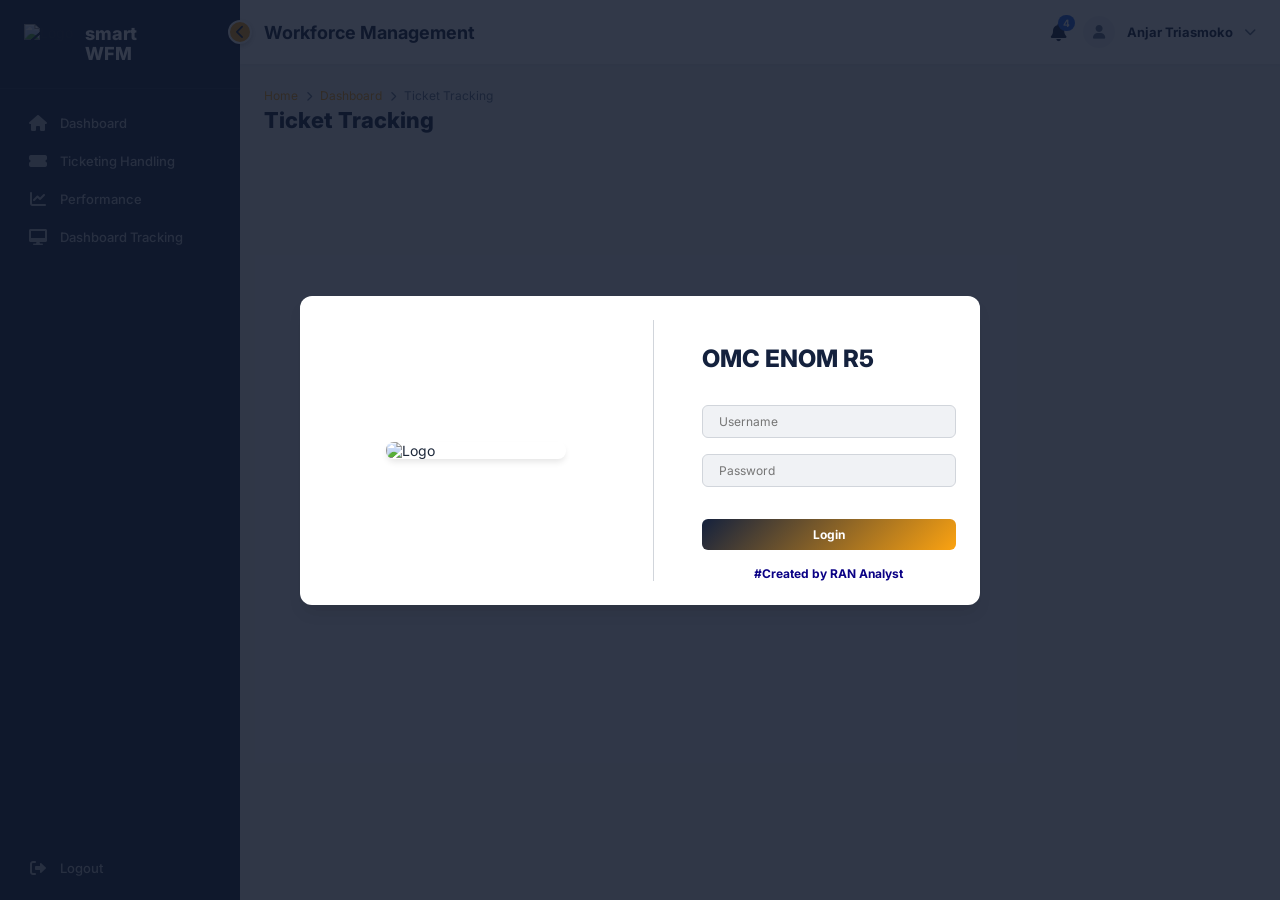
==== commit 477932a4: "Update index.html" ====
--- a/index.html
+++ b/index.html
@@ -9,7 +9,7 @@
   <base target="_top">
   <link rel="preconnect" href="https://fonts.googleapis.com">
   <link rel="preconnect" href="https://fonts.gstatic.com" crossorigin>
-  <link href="https://fonts.googleapis.com/css2?family=Inter:wght@400;600;700;800&display=swap" rel="stylesheet">
+  <link href="https://fonts.googleapis.com/css2?family=Inter:wght@400;600&display=swap" rel="stylesheet">
   <link rel="stylesheet" href="https://cdnjs.cloudflare.com/ajax/libs/font-awesome/6.0.0/css/all.min.css">
   <link rel="stylesheet" href="https://unpkg.com/leaflet@1.9.4/dist/leaflet.css" />
   
@@ -60,6 +60,8 @@
       display: flex;
       overflow: hidden;
       height: 100vh;
+      margin: 0;
+      padding: 0;
     }
 
     /* ========== SIDEBAR ========== */
@@ -264,14 +266,16 @@
       color: var(--primary);
     }
 
-    /* ========== CONTENT AREA ========== */
-    .content-area {
+    /* ========== MAIN CONTENT AREA ========== */
+    .main-content {
       flex-grow: 1;
       overflow-y: auto;
+      height: calc(100vh - 64px);
       padding: 24px;
       display: flex;
       flex-direction: column;
       gap: 24px;
+      position: relative;
     }
 
     .breadcrumb {
@@ -432,12 +436,17 @@
       display: flex;
       gap: 12px;
       align-items: center;
-      flex-wrap: wrap;
+      flex-wrap: nowrap;
       background: white;
-      padding: 16px;
-      border-radius: 12px;
+      padding: 12px 16px;
+      border-radius: 8px;
       box-shadow: var(--shadow-sm);
-      margin-bottom: 8px;
+      margin-bottom: 16px;
+      position: sticky;
+      top: 0;
+      z-index: 50;
+      border: 1px solid #e2e8f0;
+      overflow-x: auto;
     }
 
     .filter-bar select, .filter-bar input {
@@ -674,14 +683,21 @@
     }
 
     /* ========== TABLE STYLING ========== */
+    .table-responsive {
+      overflow-x: auto;
+      width: 100%;
+      border: 1px solid #e5e5e5;
+      border-radius: 8px;
+      background: white;
+      box-shadow: var(--shadow-sm);
+    }
+
     .table-container {
       background: white;
       border-radius: 12px;
-      box-shadow: var(--shadow-sm);
       overflow: hidden;
       display: flex;
       flex-direction: column;
-      border: 1px solid rgba(0,0,0,0.05);
     }
 
     .table-header-blue {
@@ -696,6 +712,8 @@
       width: 100%;
       border-collapse: collapse;
       font-size: var(--fs-sm);
+      table-layout: auto;
+      min-width: 1000px;
     }
 
     #mainTable thead, #mainTable2 thead {
@@ -1293,7 +1311,7 @@
         <input type="text" id="user" placeholder="Username" />
         <input type="password" id="pass" placeholder="Password" />
         <div id="loginError"></div>
-        <button onclick="login()">Login</button>
+        <button id="loginBtn">Login</button>
         <span class="login-footer">#Created by RAN Analyst</span>
       </div>
     </div>
@@ -1301,7 +1319,7 @@
 
   <!-- ========== SIDEBAR ========== -->
   <div id="sidebar">
-    <div class="sidebar-toggle" onclick="toggleSidebar()">
+    <div class="sidebar-toggle" id="sidebarToggle">
       <i class="fa fa-chevron-left"></i>
     </div>
     <div class="sidebar-logo">
@@ -1310,38 +1328,38 @@
     </div>
 
     <div class="nav-group">
-      <div class="nav-item" id="navSum" onclick="showPage('summary')">
+      <div class="nav-item" id="navSum" data-page="summary">
         <i class="fa fa-home"></i><span>Dashboard</span>
       </div>
-      <div class="nav-item" onclick="toggleSubmenu(this)">
+      <div class="nav-item nav-submenu-toggle">
         <i class="fa fa-ticket-alt"></i><span>Ticketing Handling</span>
       </div>
       <div class="nav-submenu">
-        <div class="nav-item" onclick="showPage('summary')">
+        <div class="nav-item" data-page="summary">
           <i class="fa fa-chevron-right" style="font-size:10px"></i><span>Fault Center</span>
         </div>
-        <div class="nav-item" id="navDet" onclick="showPage('detail')">
+        <div class="nav-item" id="navDet" data-page="detail">
           <i class="fa fa-chevron-right" style="font-size:10px"></i><span>Ticket Tracking</span>
         </div>
-        <div class="nav-item" id="navDetail2" onclick="showPage('detail2')">
+        <div class="nav-item" id="navDetail2" data-page="detail2">
           <i class="fa fa-chevron-right" style="font-size:10px"></i><span>Dashboard Enom 2</span>
         </div>
       </div>
-      <div class="nav-item" onclick="toggleSubmenu(this)">
+      <div class="nav-item nav-submenu-toggle">
         <i class="fa fa-chart-line"></i><span>Performance</span>
       </div>
-      <div class="nav-item" onclick="toggleSubmenu(this)">
+      <div class="nav-item nav-submenu-toggle">
         <i class="fa fa-desktop"></i><span>Dashboard Tracking</span>
       </div>
       <div class="nav-submenu">
-        <div class="nav-item" id="navChart" onclick="showPage('chart')">
+        <div class="nav-item" id="navChart" data-page="chart">
           <i class="fa fa-chevron-right" style="font-size:10px"></i><span>Analytics</span>
         </div>
       </div>
     </div>
 
     <div style="margin-top: auto; padding: 12px;">
-      <div class="nav-item" onclick="logout()">
+      <div class="nav-item" id="logoutBtn">
         <i class="fa fa-sign-out-alt"></i><span>Logout</span>
       </div>
     </div>
@@ -1370,7 +1388,7 @@
       </div>
     </div>
 
-    <div class="content-area">
+    <div class="main-content">
       <!-- BREADCRUMBS & PAGE HEADER -->
       <div class="page-header">
         <div class="breadcrumb">
@@ -1384,9 +1402,11 @@
       <!-- SUMMARY PAGE -->
       <div id="summaryPage" class="page-section">
         <div class="filter-bar">
-          <select id="filterNOP_Sum" onchange="resetAndFilterSum()"><option value="">-- REGIONAL 5 --</option></select>
-          <input type="text" id="searchInputSum" placeholder="Search Summary..." onkeyup="handleGlobalSearchSum()">
-          <button class="capture-btn" onclick="captureSummaryFull(event)" style="background: #8b5cf6;"><i class="fa fa-camera"></i> Capture</button>
+          <select id="filterNOP_Sum"><option value="">-- REGIONAL 5 --</option></select>
+          <select id="filterStatus_Sum"><option value="">-- All Status --</option></select>
+          <select id="filterDate_Sum"><option value="">-- All Date --</option></select>
+          <input type="text" id="searchInputSum" placeholder="Search Summary...">
+          <button class="capture-btn" id="captureSummaryBtn" style="background: #8b5cf6;"><i class="fa fa-camera"></i> Capture</button>
         </div>
 
         <div class="score-cards-row">
@@ -1449,9 +1469,11 @@
       <!-- DETAIL PAGE -->
       <div id="detailPage" class="page-section">
         <div class="filter-bar">
-          <select id="filterNOP" onchange="resetAndFilter()"><option value="">-- REGIONAL 5 --</option></select>
-          <input type="text" id="searchInput" onkeyup="handleGlobalSearch()" placeholder="Search Ticket Tracking...">
-          <button class="capture-btn" onclick="captureDetailFull(event)" style="background: #8b5cf6;"><i class="fa fa-camera"></i> Capture</button>
+          <select id="filterNOP"><option value="">-- REGIONAL 5 --</option></select>
+          <select id="filterStatus"><option value="">-- All Status --</option></select>
+          <select id="filterDate"><option value="">-- All Date --</option></select>
+          <input type="text" id="searchInput" placeholder="Search Ticket Tracking...">
+          <button class="capture-btn" id="captureDetailBtn" style="background: #8b5cf6;"><i class="fa fa-camera"></i> Capture</button>
         </div>
 
         <div class="score-cards-row">
@@ -1487,7 +1509,7 @@
 
         <div class="card-panel" style="padding: 0; overflow: hidden;">
           <div class="table-header-blue">List Ticket INAP</div>
-          <div style="overflow:auto; flex:1">
+          <div class="table-responsive">
             <table id="mainTable">
               <thead id="tableHead"></thead>
               <tbody id="tableBody"></tbody>
@@ -1496,9 +1518,9 @@
           <div style="padding:16px; border-top:1px solid #f1f5f9; display:flex; justify-content:space-between; align-items:center">
             <span id="rowsInfo" style="font-size:12px; color:var(--text-secondary); font-weight:600;"></span>
             <div class="pagination">
-              <button onclick="prevPage()">← Prev</button>
-              <span style="font-size:12px;">Page <input type="number" id="pageInput" value="1" onchange="goToPage(this.value)" style="width:40px; text-align:center"> of <span id="totalPages">1</span></span>
-              <button onclick="nextPage()">Next →</button>
+              <button id="prevPageBtn">← Prev</button>
+              <span style="font-size:12px;">Page <input type="number" id="pageInput" value="1" style="width:40px; text-align:center"> of <span id="totalPages">1</span></span>
+              <button id="nextPageBtn">Next →</button>
             </div>
           </div>
         </div>
@@ -1507,9 +1529,11 @@
       <!-- DETAIL PAGE 2 -->
       <div id="detail2Page" class="page-section">
         <div class="filter-bar">
-          <select id="filterNOP2" onchange="resetAndFilter2()"><option value="">-- REGIONAL 5 --</option></select>
-          <input type="text" id="searchInput2" placeholder="Search Dashboard Enom 2..." onkeyup="handleGlobalSearch2()">
-          <button class="capture-btn" onclick="captureDetailFull2(event)" style="background: #8b5cf6;"><i class="fa fa-camera"></i> Capture</button>
+          <select id="filterNOP2"><option value="">-- REGIONAL 5 --</option></select>
+          <select id="filterStatus2"><option value="">-- All Status --</option></select>
+          <select id="filterDate2"><option value="">-- All Date --</option></select>
+          <input type="text" id="searchInput2" placeholder="Search Dashboard Enom 2...">
+          <button class="capture-btn" id="captureDetail2Btn" style="background: #8b5cf6;"><i class="fa fa-camera"></i> Capture</button>
         </div>
 
         <div class="score-cards-row">
@@ -1545,7 +1569,7 @@
 
         <div class="card-panel" style="padding: 0; overflow: hidden;">
           <div class="table-header-blue">Dashboard Enom 2</div>
-          <div style="overflow:auto; flex:1">
+          <div class="table-responsive">
             <table id="mainTable2">
               <thead id="tableHead2"></thead>
               <tbody id="tableBody2"></tbody>
@@ -1554,9 +1578,9 @@
           <div style="padding:16px; border-top:1px solid #f1f5f9; display:flex; justify-content:space-between; align-items:center">
             <span id="rowsInfo2" style="font-size:12px; color:var(--text-secondary); font-weight:600;"></span>
             <div class="pagination">
-              <button onclick="prevPage2()">← Prev</button>
-              <span style="font-size:12px;">Page <input type="number" id="pageInput2" value="1" onchange="goToPage2(this.value)" style="width:40px; text-align:center"> of <span id="totalPages2">1</span></span>
-              <button onclick="nextPage2()">Next →</button>
+              <button id="prevPageBtn2">← Prev</button>
+              <span style="font-size:12px;">Page <input type="number" id="pageInput2" value="1" style="width:40px; text-align:center"> of <span id="totalPages2">1</span></span>
+              <button id="nextPageBtn2">Next →</button>
             </div>
           </div>
         </div>
@@ -1565,11 +1589,11 @@
       <!-- CHART PAGE -->
       <div id="chartPage" class="page-section">
         <div class="filter-bar">
-          <select id="chartFilterType" onchange="updateChartFilters()"><option value="">Type Ticket</option></select>
-          <select id="chartFilterNop" onchange="updateChartFilters()"><option value="">NOP</option></select>
-          <select id="chartFilterSeverity" onchange="updateChartFilters()"><option value="">Severity</option></select>
-          <select id="chartFilterStatus" onchange="updateChartFilters()"><option value="">Status</option></select>
-          <button class="btn-primary" onclick="resetChartFilters()" style="padding: 8px 16px; border-radius:8px; border:1px solid #e2e8f0; background:white; font-weight:600">Reset</button>
+          <select id="chartFilterType"><option value="">Type Ticket</option></select>
+          <select id="chartFilterNop"><option value="">NOP</option></select>
+          <select id="chartFilterSeverity"><option value="">Severity</option></select>
+          <select id="chartFilterStatus"><option value="">Status</option></select>
+          <button class="btn-primary" id="resetChartFiltersBtn" style="padding: 8px 16px; border-radius:8px; border:1px solid #e2e8f0; background:white; font-weight:600">Reset</button>
         </div>
 
         <div class="charts-grid">
@@ -1781,7 +1805,7 @@
       if (el) el.innerHTML = html;
     }
 
-    function login() {
+    window.login = function() {
       const u = document.getElementById("user").value;
       const p = document.getElementById("pass").value;
       const err = document.getElementById("loginError");
@@ -1819,14 +1843,14 @@
         .checkLogin({ username: u, password: p });
     }
 
-    function logout() {
+    window.logout = function() {
       console.log("🔴 LOGOUT - Clearing interval");
       if (State.timerInterval) clearInterval(State.timerInterval);
       window.location.reload();
     }
 
     // ========== NAVIGATION ==========
-    function toggleSidebar() {
+    window.toggleSidebar = function() {
       const sidebar = document.getElementById('sidebar');
       sidebar.classList.toggle('collapsed');
       
@@ -1839,7 +1863,7 @@
       }
     }
 
-    function toggleSubmenu(el) {
+    window.toggleSubmenu = function(el) {
       const parent = el.parentElement;
       const submenu = el.nextElementSibling;
       if (submenu && submenu.classList.contains('nav-submenu')) {
@@ -1849,7 +1873,7 @@
       }
     }
 
-    function showPage(p) {
+    window.showPage = function(p) {
       console.log(`📄 Showing page: ${p}`);
       
       document.querySelectorAll('.page-section').forEach(el => el.classList.remove('active'));
@@ -2076,7 +2100,7 @@
       State.currentPage = 1;
       data[0].forEach((h, i) => { State.colIdx[h.toUpperCase()] = i; });
       console.log("✅ Column indices:", State.colIdx);
-      updateDropdownNOP(data);
+      updateDropdowns(data);
       renderHeader(data[0]);
       resetAndFilter();
       setInnerText("lastUpdate", new Date().toLocaleString());
@@ -2176,16 +2200,20 @@
       }
     }
 
-    function handleGlobalSearchSum() {
+    window.handleGlobalSearchSum = function() {
       State.searchSum = document.getElementById("searchInputSum").value.toUpperCase();
       renderSummary();
     }
 
-    function resetAndFilterSum() {
-      const select = document.getElementById('filterNOP_Sum');
-      if (select) {
-        State.columnFiltersSum.NOP = select.value;
-      }
+    window.resetAndFilterSum = function() {
+      const nop = document.getElementById('filterNOP_Sum').value;
+      const status = document.getElementById('filterStatus_Sum').value;
+      const date = document.getElementById('filterDate_Sum').value;
+      
+      State.columnFiltersSum.NOP = nop;
+      State.columnFiltersSum.STATUS = status;
+      State.columnFiltersSum.DATE = date;
+      
       renderSummary();
     }
 
@@ -2270,7 +2298,7 @@
       html += '</tr>';
       
       html += '</tbody></table>';
-      setInnerHTML('summaryTableContainer', html);
+      setInnerHTML('summaryTableContainer', `<div class="table-responsive">${html}</div>`);
 
       renderSummaryCharts();
       updateMap();
@@ -2347,27 +2375,26 @@
           const hasFilter = filteredValues.length > 0 ? 'active' : '';
           const thClass = filteredValues.length > 0 ? 'filtered' : '';
 
-          return `<th onclick="sortTable2(${idx}, event)" class="${thClass}" style="position:relative; cursor:pointer; width:${colWidth}; overflow:hidden;">
+          return `<th class="sortable-header ${thClass}" data-col="${idx}" style="position:relative; cursor:pointer; width:${colWidth}; overflow:hidden;">
             <div class="th-header-wrapper">
               <span>${val}</span>
-              <i class="fa fa-filter filter-icon ${hasFilter}" data-filter-col="${idx}" onclick="openFilterDropdown2(${idx}, event)"></i>
+              <i class="fa fa-filter filter-icon ${hasFilter}" data-filter-col="${idx}"></i>
             </div>
             <div class="filter-dropdown" id="${dropdownId}" data-filter-col="${idx}">
               <div class="filter-search-container">
-                <input type="text" placeholder="Cari..." onkeyup="filterSearch2(this, ${idx})">
+                <input type="text" placeholder="Cari..." class="filter-search-input" data-col="${idx}">
               </div>
               <div class="filter-options" data-filter-list="${idx}">
                 ${uniqueValues.map(v => `
                   <label class="filter-option ${filteredValues.includes(v) ? 'selected' : ''}">
-                    <input type="checkbox" value="${v}" ${filteredValues.includes(v) ? 'checked' : ''} 
-                      onchange="updateFilterOptions2(${idx})">
+                    <input type="checkbox" value="${v}" ${filteredValues.includes(v) ? 'checked' : ''} class="filter-checkbox" data-col="${idx}">
                     <span>${v}</span>
                   </label>
                 `).join('')}
               </div>
               <div class="filter-actions">
                 <span class="filter-count" id="count-${dropdownId}">${filteredValues.length} terpilih</span>
-                <span class="filter-btn filter-btn-clear" onclick="clearFilter2(${idx}, event)">Hapus</span>
+                <span class="filter-btn filter-btn-clear" data-clear-filter="${idx}">Hapus</span>
               </div>
             </div>
           </th>`;
@@ -2377,7 +2404,7 @@
       setInnerHTML("tableHead2", headerRow);
     }
 
-    function filterSearch2(input, colIdx) {
+    window.filterSearch2 = function(input, colIdx) {
       const searchVal = input.value.toUpperCase();
       document.querySelectorAll(`#dashboardPage2 [data-filter-list="${colIdx}"] label`).forEach(label => {
         const text = label.textContent.toUpperCase();
@@ -2385,7 +2412,7 @@
       });
     }
 
-    function updateFilterOptions2(colIdx) {
+    window.updateFilterOptions2 = function(colIdx) {
       const dropdownId = `filter2-${colIdx}`;
       const options = document.querySelectorAll(`#dashboardPage2 [data-filter-col="${colIdx}"] .filter-option`);
       const checked = [];
@@ -2406,7 +2433,7 @@
       updateColumnFilter2(colIdx, checked);
     }
 
-    function clearFilter2(colIdx, event) {
+    window.clearFilter2 = function(colIdx, event) {
       if (event) event.stopPropagation();
       const dropdownId = `filter2-${colIdx}`;
       const dropdown = document.getElementById(dropdownId);
@@ -2421,7 +2448,7 @@
       dropdown.querySelectorAll('.filter-option').forEach(opt => opt.style.display = '');
     }
 
-    function openFilterDropdown2(colIdx, event) {
+    window.openFilterDropdown2 = function(colIdx, event) {
       event.stopPropagation();
       const dropdownId = `filter2-${colIdx}`;
       const dropdown = document.getElementById(dropdownId);
@@ -2463,7 +2490,7 @@
       const slaRemIdx = headers.indexOf("SLA REMAINING");
 
       setInnerHTML("tableBody2", data.map((r, i) => {
-        return `<tr onclick="openDetailModal(${start + i}, true)">
+        return `<tr class="clickable-row" data-index="${start + i}" data-sheet2="true">
           <td>${start + i + 1}</td>
           ${r.map((cell, idx) => {
             let val = cell;
@@ -2481,7 +2508,7 @@
       if (pageInput2) pageInput2.value = State.currentPage2;
     }
 
-    function sortTable2(columnIndex, event) {
+    window.sortTable2 = function(columnIndex, event) {
       const isShift = event && event.shiftKey;
       const existingIdx = State.sorts2.findIndex(s => s.colIdx === columnIndex);
       
@@ -2668,38 +2695,32 @@
     }
 
     // ========== FILTER & SORT ==========
-    function handleGlobalSearch() {
+    window.handleGlobalSearch = function() {
       resetAndFilter();
       resetAndFilter2();
     }
 
-    function resetAndFilter() {
-      const nop1 = document.getElementById('filterNOP');
-      const nop2 = document.getElementById('filterNOP_Sum');
-      const val = (nop1 && nop1.offsetParent !== null) ? nop1.value : (nop2 ? nop2.value : '');
-      
-      if (!State.filters) State.filters = {};
-      State.filters.NOP = val;
-      if (nop1) nop1.value = val;
-      if (nop2) nop2.value = val;
-      
-      State.currentPage = 1;
-      State.currentPage2 = 1;
+    window.resetAndFilter = function() {
+      const nop = document.getElementById('filterNOP').value;
+      const status = document.getElementById('filterStatus').value;
+      const date = document.getElementById('filterDate').value;
+      const searchInput = document.getElementById("searchInput");
+      const search = searchInput ? searchInput.value.toUpperCase() : "";
       
       if (State.globalData && State.globalData.length > 1) {
-        const nop = State.filters.NOP.toUpperCase();
-        const search = document.getElementById("searchInput") ? document.getElementById("searchInput").value.toUpperCase() : "";
-        
         State.filteredRows = State.globalData.slice(1).filter(r => {
-          const matchNop = !nop || String(r[State.colIdx["NOP"]]).toUpperCase() === nop;
+          const matchNop = !nop || String(r[State.colIdx["NOP"]]).toUpperCase() === nop.toUpperCase();
+          const matchStatus = !status || String(r[State.colIdx["NE STATUS"]]).toUpperCase() === status.toUpperCase();
+          const matchDate = !date || String(r[State.colIdx["DATE OPEN"]]).toUpperCase() === date.toUpperCase();
           const matchSearch = !search || r.join(" ").toUpperCase().includes(search);
+          
           const matchColumns = Object.keys(State.columnFilters).every(colIdx => {
             const filters = State.columnFilters[colIdx];
             if (!filters || filters.length === 0) return true;
             const cellValue = String(r[colIdx]).toUpperCase();
             return filters.some(f => cellValue.includes(f.toUpperCase()));
           });
-          return matchNop && matchSearch && matchColumns;
+          return matchNop && matchStatus && matchDate && matchSearch && matchColumns;
         });
         
         updateScores(State.filteredRows);
@@ -2727,7 +2748,7 @@
       updateHeaderSortIndicators();
     }
 
-    function sortTable(columnIndex, event) {
+    window.sortTable = function(columnIndex, event) {
       const isShift = event && event.shiftKey;
       const existingIdx = State.sorts.findIndex(s => s.colIdx === columnIndex);
       
@@ -2766,7 +2787,7 @@
       });
     }
 
-    function openFilterDropdown(colIdx, event) {
+    window.openFilterDropdown = function(colIdx, event) {
       event.stopPropagation();
       
       const dropdownId = `filter-${colIdx}`;
@@ -2841,31 +2862,26 @@
       }
     }
 
-    function handleGlobalSearch2() {
+    window.handleGlobalSearch2 = function() {
       State.currentPage2 = 1;
       resetAndFilter2();
     }
 
-    function resetAndFilter2() {
+    window.resetAndFilter2 = function() {
       const searchInput = document.getElementById("searchInput2");
       const search = searchInput ? searchInput.value.toUpperCase() : "";
-      const nopFilter = document.getElementById("filterNOP2");
-      const nopValue = nopFilter ? nopFilter.value.toUpperCase() : "";
-
-      console.log(`🔍 Filtering Sheet 2: Search="${search}", NOP="${nopValue}"`);
-
-      // Jika globalData2 kosong, gunakan array kosong
+      const nop = document.getElementById("filterNOP2").value;
+      const status = document.getElementById("filterStatus2").value;
+      const date = document.getElementById("filterDate2").value;
+
       if (!State.globalData2 || State.globalData2.length < 2) {
-        console.warn("⚠️ No data in globalData2");
         State.filteredRows2 = [];
       } else {
         State.filteredRows2 = State.globalData2.slice(1).filter(r => {
           const matchSearch = !search || r.join(" ").toUpperCase().includes(search);
-          
-          let matchNOP = true;
-          if (nopValue && State.colIdx2["NOP"] !== undefined) {
-            matchNOP = String(r[State.colIdx2["NOP"]]).toUpperCase() === nopValue;
-          }
+          const matchNOP = !nop || String(r[State.colIdx2["NOP"]]).toUpperCase() === nop.toUpperCase();
+          const matchStatus = !status || String(r[State.colIdx2["TYPE TICKET"]]).toUpperCase() === status.toUpperCase();
+          const matchDate = !date || String(r[State.colIdx2["CREATED AT"]]).toUpperCase().includes(date.toUpperCase());
 
           const matchColumns = Object.keys(State.columnFilters2).every(colIdx => {
             const filters = State.columnFilters2[colIdx];
@@ -2873,11 +2889,10 @@
             const cellValue = String(r[colIdx]).toUpperCase();
             return filters.some(f => cellValue.includes(f.toUpperCase()));
           });
-          return matchSearch && matchNOP && matchColumns;
+          return matchSearch && matchNOP && matchStatus && matchDate && matchColumns;
         });
       }
 
-      console.log(`✅ Filtered rows 2: ${State.filteredRows2.length}`);
       State.currentPage2 = 1;
       updateScores2(State.filteredRows2);
       applySort2();
@@ -2900,27 +2915,26 @@
           const hasFilter = filteredValues.length > 0 ? 'active' : '';
           const thClass = filteredValues.length > 0 ? 'filtered' : '';
           
-          return `<th onclick="sortTable(${idx}, event)" class="${thClass}" style="position:relative; cursor:pointer; width:${colWidth}; overflow:hidden;">
+          return `<th class="sortable-header ${thClass}" data-col="${idx}" style="position:relative; cursor:pointer; width:${colWidth}; overflow:hidden;">
             <div class="th-header-wrapper">
               <span>${val}</span>
-              <i class="fa fa-filter filter-icon ${hasFilter}" data-filter-col="${idx}" onclick="openFilterDropdown(${idx}, event)"></i>
+              <i class="fa fa-filter filter-icon ${hasFilter}" data-filter-col="${idx}"></i>
             </div>
             <div class="filter-dropdown" id="${dropdownId}" data-filter-col="${idx}">
               <div class="filter-search-container">
-                <input type="text" placeholder="Cari..." onkeyup="filterSearch(this, ${idx})">
+                <input type="text" placeholder="Cari..." class="filter-search-input" data-col="${idx}">
               </div>
               <div class="filter-options" data-filter-list="${idx}">
                 ${uniqueValues.map(v => `
                   <label class="filter-option ${filteredValues.includes(v) ? 'selected' : ''}">
-                    <input type="checkbox" value="${v}" ${filteredValues.includes(v) ? 'checked' : ''} 
-                      onchange="updateFilterOptions(${idx})">
+                    <input type="checkbox" value="${v}" ${filteredValues.includes(v) ? 'checked' : ''} class="filter-checkbox" data-col="${idx}">
                     <span>${v}</span>
                   </label>
                 `).join('')}
               </div>
               <div class="filter-actions">
                 <span class="filter-count" id="count-${dropdownId}">${filteredValues.length} terpilih</span>
-                <span class="filter-btn filter-btn-clear" onclick="clearFilter(${idx}, event)">Hapus</span>
+                <span class="filter-btn filter-btn-clear" data-clear-filter="${idx}">Hapus</span>
               </div>
             </div>
           </th>`;
@@ -2930,7 +2944,7 @@
       setInnerHTML("tableHead", headerRow);
     }
 
-    function filterSearch(input, colIdx) {
+    window.filterSearch = function(input, colIdx) {
       const searchVal = input.value.toUpperCase();
       document.querySelectorAll(`[data-filter-list="${colIdx}"] label`).forEach(label => {
         const text = label.textContent.toUpperCase();
@@ -2938,7 +2952,7 @@
       });
     }
 
-    function updateFilterOptions(colIdx) {
+    window.updateFilterOptions = function(colIdx) {
       const dropdownId = `filter-${colIdx}`;
       const options = document.querySelectorAll(`[data-filter-col="${colIdx}"] .filter-option`);
       const checked = [];
@@ -2959,7 +2973,7 @@
       updateColumnFilter(colIdx, checked);
     }
 
-    function clearFilter(colIdx, event) {
+    window.clearFilter = function(colIdx, event) {
       if (event) event.stopPropagation();
       const dropdownId = `filter-${colIdx}`;
       const dropdown = document.getElementById(dropdownId);
@@ -2996,7 +3010,7 @@
         const durationExceeded = duration > 4;
         const rowClass = slaExceeded ? 'sla-exceeded' : '';
 
-        return `<tr class="${rowClass}" onclick="openDetailModal(${start + i})">
+        return `<tr class="clickable-row ${rowClass}" data-index="${start + i}">
           <td>${start + i + 1}</td>
           ${r.slice(0, 15).map((cell, idx) => {
             let cellClass = '';
@@ -3642,48 +3656,213 @@
       setInnerText("sumEnom", totalEnom);
     }
 
-    function updateDropdownNOP(data) {
-      const nops = [...new Set(data.slice(1).map(r => r[State.colIdx["NOP"]]))].sort();
-      const options = `<option value="">-- REGIONAL 5 --</option>` + nops.map(n => `<option value="${n}">${n}</option>`).join('');
-      
-      const ids = ["filterNOP", "filterNOP2"];
-      ids.forEach(id => {
-        const el = document.getElementById(id);
-        if (el) {
-          const currentVal = el.value;
-          el.innerHTML = options;
-          el.value = currentVal;
+    function updateDropdowns(data) {
+      if (!data || data.length < 2) return;
+      const headers = data[0];
+      const rows = data.slice(1);
+      
+      const nopIdx = headers.indexOf('NOP');
+      const statusIdx = headers.indexOf('NE STATUS');
+      const dateIdx = headers.indexOf('DATE OPEN');
+
+      if (nopIdx !== -1) {
+        const nops = [...new Set(rows.map(r => r[nopIdx]))].sort();
+        populateSelect('filterNOP', nops, '-- REGIONAL 5 --');
+        populateSelect('filterNOP2', nops, '-- REGIONAL 5 --');
+        populateSelect('filterNOP_Sum', nops, '-- REGIONAL 5 --');
+      }
+
+      if (statusIdx !== -1) {
+        const statuses = [...new Set(rows.map(r => r[statusIdx]))].sort();
+        populateSelect('filterStatus', statuses, '-- All Status --');
+        populateSelect('filterStatus2', statuses, '-- All Status --');
+        populateSelect('filterStatus_Sum', statuses, '-- All Status --');
+      }
+
+      if (dateIdx !== -1) {
+        const dates = [...new Set(rows.map(r => r[dateIdx]))].sort().reverse();
+        populateSelect('filterDate', dates, '-- All Date --');
+        populateSelect('filterDate2', dates, '-- All Date --');
+        populateSelect('filterDate_Sum', dates, '-- All Date --');
+      }
+    }
+
+    function populateSelect(id, options, defaultText) {
+      const el = document.getElementById(id);
+      if (!el) return;
+      const currentVal = el.value;
+      el.innerHTML = `<option value="">${defaultText}</option>`;
+      options.forEach(opt => {
+        if (opt) el.innerHTML += `<option value="${opt}">${opt}</option>`;
+      });
+      el.value = currentVal;
+    }
+
+    // ========== INITIALIZATION ==========
+    document.addEventListener('DOMContentLoaded', () => {
+      console.log("🚀 DOM Content Loaded - Initializing Event Listeners");
+
+      // Login
+      const loginBtn = document.getElementById('loginBtn');
+      if (loginBtn) loginBtn.addEventListener('click', window.login);
+
+      // Sidebar
+      const sidebarToggle = document.getElementById('sidebarToggle');
+      if (sidebarToggle) sidebarToggle.addEventListener('click', window.toggleSidebar);
+
+      document.querySelectorAll('.nav-item[data-page]').forEach(el => {
+        el.addEventListener('click', () => window.showPage(el.dataset.page));
+      });
+
+      document.querySelectorAll('.nav-submenu-toggle').forEach(el => {
+        el.addEventListener('click', () => window.toggleSubmenu(el));
+      });
+
+      const logoutBtn = document.getElementById('logoutBtn');
+      if (logoutBtn) logoutBtn.addEventListener('click', window.logout);
+
+      // Summary Filters
+      const filterNOP_Sum = document.getElementById('filterNOP_Sum');
+      if (filterNOP_Sum) filterNOP_Sum.addEventListener('change', window.resetAndFilterSum);
+      
+      const filterStatus_Sum = document.getElementById('filterStatus_Sum');
+      if (filterStatus_Sum) filterStatus_Sum.addEventListener('change', window.resetAndFilterSum);
+
+      const filterDate_Sum = document.getElementById('filterDate_Sum');
+      if (filterDate_Sum) filterDate_Sum.addEventListener('change', window.resetAndFilterSum);
+
+      const searchInputSum = document.getElementById('searchInputSum');
+      if (searchInputSum) searchInputSum.addEventListener('keyup', window.handleGlobalSearchSum);
+
+      const captureSummaryBtn = document.getElementById('captureSummaryBtn');
+      if (captureSummaryBtn) captureSummaryBtn.addEventListener('click', (e) => window.captureSummaryFull(e));
+
+      // Detail Filters
+      const filterNOP = document.getElementById('filterNOP');
+      if (filterNOP) filterNOP.addEventListener('change', window.resetAndFilter);
+
+      const filterStatus = document.getElementById('filterStatus');
+      if (filterStatus) filterStatus.addEventListener('change', window.resetAndFilter);
+
+      const filterDate = document.getElementById('filterDate');
+      if (filterDate) filterDate.addEventListener('change', window.resetAndFilter);
+
+      const searchInput = document.getElementById('searchInput');
+      if (searchInput) searchInput.addEventListener('keyup', window.handleGlobalSearch);
+
+      const captureDetailBtn = document.getElementById('captureDetailBtn');
+      if (captureDetailBtn) captureDetailBtn.addEventListener('click', (e) => window.captureDetailFull(e));
+
+      // Pagination Detail 1
+      const prevPageBtn = document.getElementById('prevPageBtn');
+      if (prevPageBtn) prevPageBtn.addEventListener('click', window.prevPage);
+
+      const nextPageBtn = document.getElementById('nextPageBtn');
+      if (nextPageBtn) nextPageBtn.addEventListener('click', window.nextPage);
+
+      const pageInput = document.getElementById('pageInput');
+      if (pageInput) pageInput.addEventListener('change', (e) => window.goToPage(e.target.value));
+
+      // Detail 2 Filters
+      const filterNOP2 = document.getElementById('filterNOP2');
+      if (filterNOP2) filterNOP2.addEventListener('change', window.resetAndFilter2);
+
+      const filterStatus2 = document.getElementById('filterStatus2');
+      if (filterStatus2) filterStatus2.addEventListener('change', window.resetAndFilter2);
+
+      const filterDate2 = document.getElementById('filterDate2');
+      if (filterDate2) filterDate2.addEventListener('change', window.resetAndFilter2);
+
+      const searchInput2 = document.getElementById('searchInput2');
+      if (searchInput2) searchInput2.addEventListener('keyup', window.handleGlobalSearch2);
+
+      const captureDetail2Btn = document.getElementById('captureDetail2Btn');
+      if (captureDetail2Btn) captureDetail2Btn.addEventListener('click', (e) => window.captureDetailFull2(e));
+
+      // Pagination Detail 2
+      const prevPageBtn2 = document.getElementById('prevPageBtn2');
+      if (prevPageBtn2) prevPageBtn2.addEventListener('click', window.prevPage2);
+
+      const nextPageBtn2 = document.getElementById('nextPageBtn2');
+      if (nextPageBtn2) nextPageBtn2.addEventListener('click', window.nextPage2);
+
+      const pageInput2 = document.getElementById('pageInput2');
+      if (pageInput2) pageInput2.addEventListener('change', (e) => window.goToPage2(e.target.value));
+
+      // Chart Filters
+      const chartFilterType = document.getElementById('chartFilterType');
+      if (chartFilterType) chartFilterType.addEventListener('change', window.updateChartFilters);
+
+      const chartFilterNop = document.getElementById('chartFilterNop');
+      if (chartFilterNop) chartFilterNop.addEventListener('change', window.updateChartFilters);
+
+      const chartFilterSeverity = document.getElementById('chartFilterSeverity');
+      if (chartFilterSeverity) chartFilterSeverity.addEventListener('change', window.updateChartFilters);
+
+      const chartFilterStatus = document.getElementById('chartFilterStatus');
+      if (chartFilterStatus) chartFilterStatus.addEventListener('change', window.updateChartFilters);
+
+      const resetChartFiltersBtn = document.getElementById('resetChartFiltersBtn');
+      if (resetChartFiltersBtn) resetChartFiltersBtn.addEventListener('click', window.resetChartFilters);
+
+      // Table Row Clicks (Delegation)
+      document.getElementById('mainTable').addEventListener('click', (e) => {
+        const row = e.target.closest('.clickable-row');
+        if (row) window.openDetailModal(parseInt(row.dataset.index));
+      });
+
+      document.getElementById('mainTable2').addEventListener('click', (e) => {
+        const row = e.target.closest('.clickable-row');
+        if (row) window.openDetailModal(parseInt(row.dataset.index), true);
+      });
+
+      // Table Header Clicks (Delegation)
+      document.addEventListener('click', (e) => {
+        const th = e.target.closest('.sortable-header');
+        if (th) {
+          const colIdx = parseInt(th.dataset.col);
+          const isSheet2 = !!e.target.closest('#dashboardPage2');
+          if (isSheet2) window.sortTable2(colIdx, e);
+          else window.sortTable(colIdx, e);
+        }
+
+        const icon = e.target.closest('.filter-icon');
+        if (icon) {
+          const colIdx = parseInt(icon.dataset.filterCol);
+          const isSheet2 = !!e.target.closest('#dashboardPage2');
+          if (isSheet2) window.openFilterDropdown2(colIdx, e);
+          else window.openFilterDropdown(colIdx, e);
+        }
+
+        const clearBtn = e.target.closest('[data-clear-filter]');
+        if (clearBtn) {
+          const colIdx = parseInt(clearBtn.dataset.clearFilter);
+          const isSheet2 = !!e.target.closest('#dashboardPage2');
+          if (isSheet2) window.clearFilter2(colIdx, e);
+          else window.clearFilter(colIdx, e);
         }
       });
-    }
-
-    // ========== CLOSE DROPDOWNS & MODAL ==========
-    document.addEventListener('click', (e) => {
-      if (!e.target.closest('.filter-icon') && !e.target.closest('.filter-dropdown')) {
-        document.querySelectorAll('.filter-dropdown.show').forEach(d => d.classList.remove('show'));
-      }
-      if (e.target.id === 'detailModal') {
-        closeDetailModal();
-      }
+
+      document.addEventListener('keyup', (e) => {
+        const searchInput = e.target.closest('.filter-search-input');
+        if (searchInput) {
+          const colIdx = parseInt(searchInput.dataset.col);
+          const isSheet2 = !!e.target.closest('#dashboardPage2');
+          if (isSheet2) window.filterSearch2(searchInput, colIdx);
+          else window.filterSearch(searchInput, colIdx);
+        }
+      });
+
+      document.addEventListener('change', (e) => {
+        const checkbox = e.target.closest('.filter-checkbox');
+        if (checkbox) {
+          const colIdx = parseInt(checkbox.dataset.col);
+          const isSheet2 = !!e.target.closest('#dashboardPage2');
+          if (isSheet2) window.updateFilterOptions2(colIdx);
+          else window.updateFilterOptions(colIdx);
+        }
+      });
     });
-    // ========== SETUP NAVIGATION EVENT LISTENERS ==========
-    setTimeout(function() {
-      // Auto-login for development
-      login();
-      
-      const navDetail2 = document.getElementById('navDetail2');
-      if (navDetail2) {
-        navDetail2.addEventListener('click', function(e) {
-          e.preventDefault();
-          e.stopPropagation();
-          console.log("📋 Report 2 clicked!");
-          showPage('detail2');
-        });
-        console.log("✅ Report 2 event listener registered");
-      } else {
-        console.warn("⚠️ navDetail2 element not found!");
-      }
-    }, 500);
   </script>
 </body>
-</html>+</html>
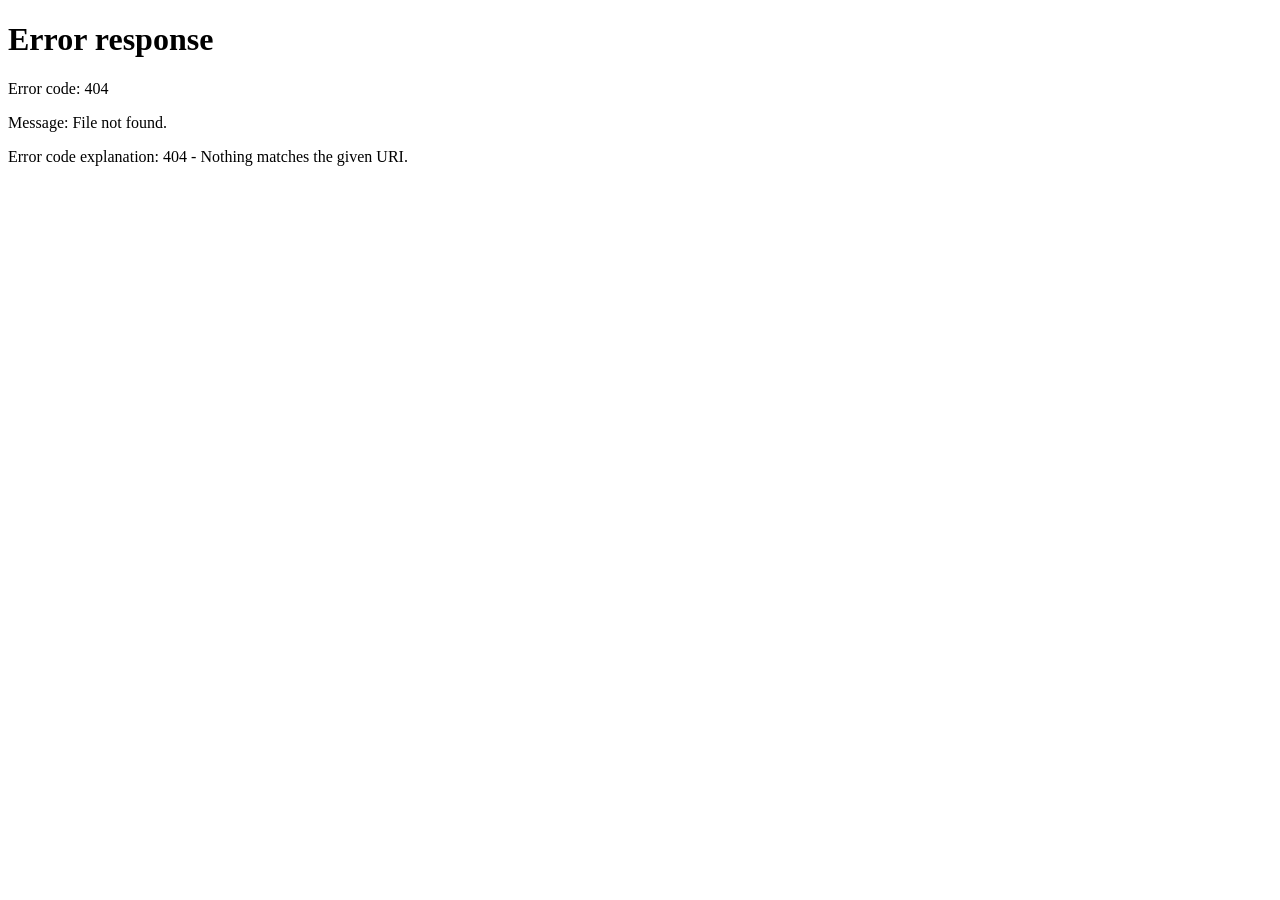
==== commit 7d569872: "chore: add starter landing page redirect" ====
--- a/index.html
+++ b/index.html
@@ -1,3868 +1,19 @@
 <!DOCTYPE html>
-<html lang="id">
-<head>
-  <meta charset="UTF-8">
-  <meta name="viewport" content="width=device-width, initial-scale=1.0">
-  <meta http-equiv="X-UA-Compatible" content="IE=edge">
-  <title>OMC ENOM Regional 5</title>
-  
-  <base target="_top">
-  <link rel="preconnect" href="https://fonts.googleapis.com">
-  <link rel="preconnect" href="https://fonts.gstatic.com" crossorigin>
-  <link href="https://fonts.googleapis.com/css2?family=Inter:wght@400;600&display=swap" rel="stylesheet">
-  <link rel="stylesheet" href="https://cdnjs.cloudflare.com/ajax/libs/font-awesome/6.0.0/css/all.min.css">
-  <link rel="stylesheet" href="https://unpkg.com/leaflet@1.9.4/dist/leaflet.css" />
-  
-  <style>
-
-    :root {
-      --color-up: #10b981;
-      --color-warning: #f97316;
-      --color-down: #ef4444;
-      --primary: #14213D;
-      --primary-light: #1d2d4d;
-      --accent: #FCA311;
-      --bg-light: #F0F2F5;
-      --bg-default: #E5E5E5;
-      --bg-darker: #d1d5db;
-      --bg-white: #ffffff;
-      --text-primary: #1e293b;
-      --text-secondary: #64748b;
-      --fs-xs: 12px;
-      --fs-sm: 12px;
-      --fs-base: 14px;
-      --fs-lg: 16px;
-      --fs-xl: 18px;
-      --fs-2xl: 24px;
-      --spacing-xs: 4px;
-      --spacing-sm: 8px;
-      --spacing-md: 16px;
-      --spacing-lg: 24px;
-      --shadow-sm: 0 1px 3px rgba(0, 0, 0, 0.1);
-      --shadow-md: 0 4px 6px -1px rgba(0, 0, 0, 0.1);
-      --shadow-lg: 0 10px 15px -3px rgba(0, 0, 0, 0.1);
-      --radius-md: 8px;
-      --radius-lg: 12px;
-      --z-sidebar: 100;
-      --z-header: 10;
-      --z-dropdown: 9999;
-      --z-modal: 10000;
-    }
-
-    * { box-sizing: border-box; }
-    html, body { height: 100%; margin: 0; padding: 0; }
-    
-    body {
-      background-color: var(--bg-light);
-      font-family: 'Inter', sans-serif;
-      font-size: var(--fs-base);
-      color: var(--text-primary);
-      display: flex;
-      overflow: hidden;
-      height: 100vh;
-      margin: 0;
-      padding: 0;
-    }
-
-    /* ========== SIDEBAR ========== */
-    #sidebar {
-      width: 240px;
-      background: var(--primary);
-      display: flex;
-      flex-direction: column;
-      padding: 0;
-      transition: width 0.3s cubic-bezier(0.4, 0, 0.2, 1);
-      z-index: var(--z-sidebar);
-      flex-shrink: 0;
-      position: relative;
-    }
-
-    #sidebar.collapsed {
-      width: 70px;
-    }
-
-    #sidebar.collapsed .sidebar-logo span,
-    #sidebar.collapsed .nav-item span,
-    #sidebar.collapsed .nav-group-title,
-    #sidebar.collapsed .nav-submenu {
-      display: none;
-    }
-
-    #sidebar.collapsed .nav-item {
-      justify-content: center;
-      padding: 12px;
-    }
-
-    #sidebar.collapsed .nav-item i {
-      margin: 0;
-      font-size: 18px;
-    }
-
-    #sidebar.collapsed .sidebar-logo {
-      justify-content: center;
-      padding: 15px;
-    }
-
-    .sidebar-toggle {
-      position: absolute;
-      top: 20px;
-      right: -12px;
-      width: 24px;
-      height: 24px;
-      background: var(--accent);
-      color: var(--primary);
-      border-radius: 50%;
-      display: flex;
-      align-items: center;
-      justify-content: center;
-      cursor: pointer;
-      z-index: calc(var(--z-sidebar) + 1);
-      box-shadow: 0 2px 5px rgba(0,0,0,0.2);
-      border: 2px solid white;
-      transition: transform 0.3s;
-    }
-
-    #sidebar.collapsed .sidebar-toggle {
-      transform: rotate(180deg);
-    }
-
-    .sidebar-logo {
-      padding: 24px;
-      display: flex;
-      align-items: center;
-      gap: 12px;
-      border-bottom: 1px solid rgba(255,255,255,0.05);
-      margin-bottom: 16px;
-    }
-
-    .sidebar-logo img {
-      height: 40px;
-      width: auto;
-    }
-
-    .sidebar-logo span {
-      color: white;
-      font-weight: 800;
-      font-size: 18px;
-      line-height: 1.1;
-    }
-
-    .nav-group {
-      padding: 0 12px;
-      margin-bottom: 16px;
-    }
-
-    .nav-group-title {
-      color: rgba(255,255,255,0.4);
-      font-size: 10px;
-      font-weight: 700;
-      text-transform: uppercase;
-      padding: 0 12px;
-      margin-bottom: 8px;
-      letter-spacing: 1px;
-    }
-
-    .nav-item {
-      color: rgba(255,255,255,0.7);
-      width: 100%;
-      padding: 10px 16px;
-      cursor: pointer;
-      display: flex;
-      align-items: center;
-      gap: 12px;
-      transition: all 0.2s;
-      font-size: 13px;
-      font-weight: 500;
-      border-radius: 8px;
-      margin-bottom: 2px;
-    }
-
-    .nav-item i { 
-      font-size: 16px; 
-      width: 20px; 
-      text-align: center;
-    }
-
-    .nav-item:hover {
-      background: rgba(255, 255, 255, 0.05);
-      color: white;
-    }
-
-    .nav-item.active {
-      background: var(--accent);
-      color: var(--primary);
-      font-weight: 700;
-    }
-
-    .nav-item.active i {
-      color: var(--primary);
-    }
-
-    .nav-submenu {
-      padding-left: 32px;
-      display: none;
-    }
-
-    .nav-item.has-submenu.open + .nav-submenu {
-      display: block;
-    }
-
-    /* ========== MAIN CONTAINER ========== */
-    #mainContainer {
-      flex-grow: 1;
-      display: flex;
-      flex-direction: column;
-      overflow: hidden;
-      position: relative;
-      min-width: 0; /* Prevent flex items from overflowing */
-    }
-
-    /* ========== HEADER ========== */
-    .header-panel {
-      display: flex;
-      justify-content: space-between;
-      align-items: center;
-      background: var(--bg-white);
-      padding: 0 24px;
-      height: 64px;
-      box-shadow: 0 1px 3px rgba(0,0,0,0.05);
-      flex-shrink: 0;
-      z-index: var(--z-header);
-    }
-
-    .header-title h4 {
-      margin: 0;
-      font-size: 18px;
-      font-weight: 700;
-      color: var(--primary);
-    }
-
-    .user-profile {
-      display: flex;
-      align-items: center;
-      gap: 12px;
-      cursor: pointer;
-    }
-
-    .user-avatar {
-      width: 32px;
-      height: 32px;
-      border-radius: 50%;
-      background: #f1f5f9;
-      display: flex;
-      align-items: center;
-      justify-content: center;
-      color: var(--text-secondary);
-    }
-
-    .user-info {
-      display: flex;
-      flex-direction: column;
-    }
-
-    .user-name {
-      font-size: 13px;
-      font-weight: 700;
-      color: var(--primary);
-    }
-
-    /* ========== MAIN CONTENT AREA ========== */
-    .main-content {
-      flex-grow: 1;
-      overflow-y: auto;
-      height: calc(100vh - 64px);
-      padding: 24px;
-      display: flex;
-      flex-direction: column;
-      gap: 24px;
-      position: relative;
-    }
-
-    .breadcrumb {
-      display: flex;
-      align-items: center;
-      gap: 8px;
-      font-size: 12px;
-      color: var(--text-secondary);
-      margin-bottom: 4px;
-    }
-
-    .breadcrumb a {
-      color: var(--accent);
-      text-decoration: none;
-    }
-
-    .page-header {
-      margin-bottom: 8px;
-    }
-
-    .page-title {
-      font-size: 22px;
-      font-weight: 800;
-      color: var(--primary);
-      margin: 0;
-    }
-
-    /* ========== SCORE CARDS MODERN ========== */
-    .score-cards-row {
-      display: grid;
-      grid-template-columns: repeat(auto-fit, minmax(200px, 1fr));
-      gap: 16px;
-      margin-bottom: 8px;
-    }
-
-    .modern-card {
-      background: white;
-      border-radius: 12px;
-      padding: 16px 20px;
-      display: flex;
-      align-items: center;
-      gap: 20px;
-      box-shadow: var(--shadow-sm);
-      border: 1px solid rgba(0,0,0,0.05);
-      transition: all 0.3s ease;
-      min-height: 100px;
-    }
-
-    .modern-card:hover {
-      transform: translateY(-4px);
-      box-shadow: var(--shadow-md);
-    }
-
-    .card-icon {
-      width: 44px;
-      height: 44px;
-      border-radius: 8px;
-      display: flex;
-      align-items: center;
-      justify-content: center;
-      font-size: 18px;
-    }
-
-    .card-content {
-      display: flex;
-      flex-direction: column;
-    }
-
-    .card-value {
-      font-size: 24px;
-      font-weight: 800;
-      color: var(--primary);
-      line-height: 1;
-    }
-
-    .card-label {
-      font-size: 12px;
-      font-weight: 600;
-      color: var(--text-secondary);
-      text-transform: uppercase;
-      margin-top: 4px;
-    }
-
-    .card-trend {
-      font-size: 11px;
-      font-weight: 700;
-      margin-top: 4px;
-      display: flex;
-      align-items: center;
-      gap: 4px;
-    }
-
-    .trend-up { color: var(--color-up); }
-    .trend-down { color: var(--color-down); }
-
-    /* Colors for cards */
-    .card-blue { background: #eff6ff; color: #2563eb; }
-    .card-green { background: #ecfdf5; color: #10b981; }
-    .card-yellow { background: #fffbeb; color: #f59e0b; }
-    .card-red { background: #fef2f2; color: #ef4444; }
-    .card-purple { background: #f5f3ff; color: #8b5cf6; }
-
-    /* ========== PAGE SECTIONS ========== */
-    .page-section {
-      display: none;
-      flex-direction: column;
-      padding: 0;
-      gap: 24px;
-      flex-grow: 1;
-      overflow-y: auto;
-    }
-    .page-section.active {
-      display: flex;
-    }
-
-    .header-logo {
-      height: 40px;
-      width: auto;
-      object-fit: contain;
-    }
-
-    .header-info h4 {
-      margin: 0;
-      font-size: var(--fs-xl);
-      font-weight: 800;
-      color: var(--primary);
-      letter-spacing: -0.5px;
-    }
-
-    .header-right {
-      display: flex;
-      gap: var(--spacing-md);
-      align-items: center;
-      flex: 1;
-      justify-content: flex-end;
-    }
-
-    .header-right input, .header-right select {
-      height: 28px;
-      padding: 0 var(--spacing-md);
-      border-radius: 4px;
-      border: 1px solid var(--bg-darker);
-      font-size: var(--fs-xs);
-      transition: all 0.2s;
-    }
-
-    .sync-info {
-      text-align: right;
-      border-left: 1px solid var(--bg-darker);
-      padding-left: var(--spacing-md);
-      line-height: 1.2;
-      font-size: var(--fs-xs);
-    }
-
-    .sync-info span { color: var(--text-secondary); font-weight: 500; }
-    .sync-info b { color: var(--accent); font-weight: 700; }
-    .filter-bar {
-      display: flex;
-      gap: 12px;
-      align-items: center;
-      flex-wrap: nowrap;
-      background: white;
-      padding: 12px 16px;
-      border-radius: 8px;
-      box-shadow: var(--shadow-sm);
-      margin-bottom: 16px;
-      position: sticky;
-      top: 0;
-      z-index: 50;
-      border: 1px solid #e2e8f0;
-      overflow-x: auto;
-    }
-
-    .filter-bar select, .filter-bar input {
-      height: 36px;
-      padding: 0 12px;
-      border-radius: 8px;
-      border: 1px solid #e2e8f0;
-      font-size: 13px;
-      background: white;
-      color: var(--primary);
-      font-weight: 500;
-      min-width: 150px;
-    }
-
-    .filter-bar select:focus, .filter-bar input:focus {
-      outline: none;
-      border-color: var(--accent);
-    }
-
-    /* ========== SCORE CARDS ========== */
-    .row-score-sum {
-      display: flex;
-      gap: var(--spacing-md);
-      margin-bottom: var(--spacing-md);
-      flex-wrap: wrap;
-      flex-shrink: 0;
-    }
-
-    .card-score-sum {
-      flex: 1;
-      min-width: 120px;
-      background: var(--bg-white);
-      border-radius: 6px;
-      border: 1px solid var(--bg-darker);
-      padding: var(--spacing-lg);
-      text-align: center;
-      box-shadow: var(--shadow-sm);
-      transition: all 0.2s;
-      position: relative;
-      overflow: hidden;
-      display: flex;
-      flex-direction: column;
-      justify-content: center;
-    }
-
-    .card-score-sum::before {
-      content: '';
-      position: absolute;
-      top: 0;
-      left: 0;
-      right: 0;
-      height: 3px;
-      background: var(--bg-darker);
-    }
-
-    .card-score-sum.status-down::before { background: linear-gradient(90deg, var(--color-down), #dc2626); }
-    .card-score-sum.status-warning::before { background: linear-gradient(90deg, var(--color-warning), #ea580c); }
-    .card-score-sum.status-otw::before { background: linear-gradient(90deg, #06b6d4, #0891b2); }
-    .card-score-sum:hover { transform: translateY(-2px); box-shadow: var(--shadow-md); }
-    .card-score-sum small { font-size: var(--fs-xs); font-weight: 700; color: var(--text-secondary); text-transform: uppercase; }
-    .card-score-sum h4 { font-size: 20px; margin: 6px 0 0 0; font-weight: 800; color: var(--primary); }
-
-    .summary-grid {
-      display: grid;
-      grid-template-columns: 4.5fr 5.5fr;
-      gap: 24px;
-      flex-grow: 1;
-      min-height: 0;
-    }
-
-    .summary-left {
-      display: flex;
-      flex-direction: column;
-      gap: 24px;
-      min-height: 0;
-    }
-
-    .summary-right {
-      min-height: 0;
-    }
-
-    .card-panel {
-      background: var(--bg-white);
-      border-radius: 12px;
-      border: 1px solid rgba(0,0,0,0.05);
-      padding: 24px;
-      box-shadow: var(--shadow-sm);
-      display: flex;
-      flex-direction: column;
-      min-height: 0;
-    }
-
-    .panel-title {
-      font-size: var(--fs-lg);
-      font-weight: 700;
-      color: var(--primary);
-      margin-bottom: var(--spacing-md);
-      display: flex;
-      align-items: center;
-      gap: 8px;
-      flex-shrink: 0;
-    }
-
-    /* ========== SUMMARY TABLE ========== */
-    .sum-table {
-      width: 100%;
-      border-collapse: collapse;
-      font-size: var(--fs-sm);
-      flex: 1;
-      overflow: auto;
-    }
-
-    .sum-table th {
-      background: #14213D;
-      color: white;
-      padding: 10px;
-      position: sticky;
-      top: 0;
-      font-weight: 700;
-      font-size: 11px;
-      text-transform: uppercase;
-      z-index: 5;
-      border: 1px solid rgba(255,255,255,0.1);
-    }
-
-    .sum-table td {
-      padding: 8px 10px;
-      border: 1px solid #e5e7eb;
-      text-align: center;
-      font-weight: 600;
-      font-size: 11px;
-    }
-
-    tbody .sum-total {
-      background: #eff6ff;
-      font-weight: 800;
-      color: var(--primary);
-      border-top: 2px solid var(--accent);
-    }
-
-    /* ========== MAP ========== */
-    #map {
-      height: 100%;
-      width: 100%;
-      border-radius: 6px;
-      background: linear-gradient(135deg, var(--bg-light) 0%, var(--bg-darker) 100%);
-    }
-
-    .leaflet-popup-content-wrapper {
-      border-radius: 6px;
-      box-shadow: var(--shadow-lg) !important;
-      border: none !important;
-      background: var(--bg-white);
-      font-family: 'Inter', sans-serif;
-    }
-
-    /* ========== DETAIL PAGE ========== */
-    .row-score {
-      display: flex;
-      gap: var(--spacing-sm);
-      margin-bottom: var(--spacing-md);
-      overflow-x: auto;
-      padding-bottom: 2px;
-      flex-shrink: 0;
-    }
-
-    .card-score {
-      flex: 0 0 auto;
-      min-width: 90px;
-      border-radius: 6px;
-      padding: var(--spacing-md);
-      text-align: center;
-      color: white;
-      font-weight: 700;
-      transition: all 0.2s;
-      display: flex;
-      flex-direction: column;
-      justify-content: center;
-    }
-
-    .card-score h4 { font-size: 16px; margin: 4px 0 2px 0; font-weight: 800; }
-    .card-score small { font-size: var(--fs-xs); font-weight: 700; text-transform: uppercase; letter-spacing: 0.3px; }
-    .card-score:hover { transform: translateY(-2px); box-shadow: var(--shadow-md); }
-
-    .bg-up { background: linear-gradient(135deg, var(--color-up) 0%, #059669 100%); box-shadow: 0 4px 12px rgba(16, 185, 129, 0.3); }
-    .bg-down { background: linear-gradient(135deg, var(--color-down) 0%, #dc2626 100%); box-shadow: 0 4px 12px rgba(239, 68, 68, 0.3); }
-    .bg-warning { background: linear-gradient(135deg, var(--color-warning) 0%, #fc5a05 100%); box-shadow: 0 4px 12px rgba(249, 115, 22, 0.3); }
-    .bg-info { background: linear-gradient(135deg, var(--primary-light) 0%, var(--accent) 100%); box-shadow: 0 4px 12px rgba(37, 99, 235, 0.3); }
-    .bg-otw { background: linear-gradient(135deg, #06b6d4 0%, #0891b2 100%); box-shadow: 0 4px 12px rgba(6, 182, 212, 0.3); }
-    .bg-critical { background: linear-gradient(135deg, #8b5cf6 0%, #7c3aed 100%); box-shadow: 0 4px 12px rgba(139, 92, 246, 0.3); }
-
-    /* ========== TABLE ========== */
-    .table-top-controls {
-      display: flex;
-      gap: var(--spacing-md);
-      margin-bottom: var(--spacing-md);
-      flex-shrink: 0;
-      flex-wrap: wrap;
-      align-items: center;
-    }
-
-    .table-controls {
-      display: flex;
-      justify-content: space-between;
-      align-items: center;
-      margin-top: var(--spacing-md);
-      gap: var(--spacing-md);
-      flex-shrink: 0;
-    }
-
-    .capture-btn, .export-btn {
-      padding: 6px 12px;
-      background: linear-gradient(135deg, #8b5cf6 0%, #6d28d9 100%);
-      color: white;
-      border: none;
-      border-radius: 4px;
-      cursor: pointer;
-      font-size: var(--fs-xs);
-      font-weight: 700;
-      transition: all 0.2s;
-      display: flex;
-      align-items: center;
-      gap: 6px;
-      box-shadow: 0 4px 12px rgba(139, 92, 246, 0.3);
-    }
-
-    .export-btn {
-      background: linear-gradient(135deg, #059669 0%, #047857 100%);
-      box-shadow: 0 4px 12px rgba(5, 150, 105, 0.3);
-    }
-
-    .capture-btn:hover, .export-btn:hover { 
-      transform: translateY(-1px); 
-    }
-
-    /* ========== TABLE STYLING ========== */
-    .table-responsive {
-      overflow-x: auto;
-      width: 100%;
-      border: 1px solid #e5e5e5;
-      border-radius: 8px;
-      background: white;
-      box-shadow: var(--shadow-sm);
-    }
-
-    .table-container {
-      background: white;
-      border-radius: 12px;
-      overflow: hidden;
-      display: flex;
-      flex-direction: column;
-    }
-
-    .table-header-blue {
-      background: var(--primary);
-      color: white;
-      padding: 12px 20px;
-      font-weight: 700;
-      font-size: 14px;
-    }
-
-    #mainTable, #mainTable2 {
-      width: 100%;
-      border-collapse: collapse;
-      font-size: var(--fs-sm);
-      table-layout: auto;
-      min-width: 1000px;
-    }
-
-    #mainTable thead, #mainTable2 thead {
-      position: sticky;
-      top: 0;
-      z-index: var(--z-header);
-    }
-
-    #mainTable th, #mainTable2 th {
-      background: var(--primary) !important;
-      color: white;
-      padding: 10px 8px;
-      position: relative;
-      font-weight: 700;
-      font-size: var(--fs-xs);
-      text-transform: uppercase;
-      cursor: pointer;
-      white-space: nowrap;
-      border-right: 1px solid rgba(255, 255, 255, 0.1);
-      z-index: var(--z-header);
-      width: auto;
-      max-width: 200px;
-      border-bottom: 2px solid var(--accent);
-      transition: background 0.2s;
-    }
-
-    #mainTable th:hover, #mainTable2 th:hover {
-      background: #1e293b !important;
-    }
-
-    #mainTable td, #mainTable2 td {
-      padding: 6px;
-      border-bottom: 1px solid var(--bg-default);
-      width: auto;
-      max-width: 200px;
-      white-space: normal;
-      word-wrap: break-word;
-      overflow-wrap: break-word;
-      cursor: pointer;
-    }
-
-    #mainTable tbody tr {
-      transition: all 0.2s;
-    }
-
-    #mainTable tbody tr:hover { 
-      background-color: #f0f7ff;
-      box-shadow: inset 3px 0 0 var(--accent);
-    }
-
-    .status-up { background: #ecfdf5; color: #065f46; font-weight: 700; border-radius: 3px; padding: 2px 4px; }
-    .status-warning { background: #fef3c7; color: #92400e; font-weight: 700; border-radius: 3px; padding: 2px 4px; }
-    .status-down { background: #fee2e2; color: #991b1b; font-weight: 700; border-radius: 3px; padding: 2px 4px; }
-
-    .mbp-otw { color: #0891b2; font-weight: 700; }
-    .sla-exceeded { background-color: #fee2e2 !important; color: #991b1b; }
-    .duration-exceeded { background-color: #fee2e2 !important; color: #991b1b; font-weight: 700; }
-
-    /* ========== FIXED DROPDOWN STYLING ========== */
-    .th-header-wrapper {
-      position: relative;
-      display: flex;
-      align-items: center;
-      justify-content: space-between;
-      gap: 4px;
-      width: 100%;
-    }
-
-    .sort-indicator {
-      font-size: 10px;
-      margin-left: 4px;
-      opacity: 0.9;
-      display: inline-flex;
-      align-items: center;
-      color: #fbbf24; /* Amber color for visibility */
-    }
-    
-    .sort-priority {
-      font-size: 9px;
-      background: rgba(255,255,255,0.3);
-      border-radius: 50%;
-      width: 14px;
-      height: 14px;
-      display: inline-flex;
-      align-items: center;
-      justify-content: center;
-      margin-left: 2px;
-      color: white;
-    }
-
-    .filter-dropdown {
-      display: none;
-      min-width: 220px;
-      position: fixed;
-      background: var(--bg-white);
-      border: 1px solid #e2e8f0;
-      border-radius: 8px;
-      box-shadow: 0 10px 25px -5px rgba(0, 0, 0, 0.1), 0 8px 10px -6px rgba(0, 0, 0, 0.1);
-      z-index: var(--z-dropdown);
-      max-width: 280px;
-      overflow: hidden;
-      animation: dropdownFadeIn 0.2s ease-out;
-    }
-
-    @keyframes dropdownFadeIn {
-      from { opacity: 0; transform: translateY(-10px); }
-      to { opacity: 1; transform: translateY(0); }
-    }
-
-    .filter-dropdown.show {
-      display: block;
-    }
-
-    .filter-search-container {
-      padding: 10px;
-      background: #f8fafc;
-      border-bottom: 1px solid #e2e8f0;
-    }
-
-    .filter-dropdown input {
-      width: 100%;
-      padding: 8px 12px;
-      border: 1px solid #cbd5e1;
-      border-radius: 6px;
-      font-size: 12px;
-      color: var(--primary);
-      background: white;
-      font-weight: 500;
-      transition: border-color 0.2s;
-    }
-
-    .filter-dropdown input:focus {
-      outline: none;
-      border-color: var(--accent);
-      box-shadow: 0 0 0 3px rgba(37, 99, 235, 0.1);
-    }
-
-    .filter-actions {
-      display: flex;
-      justify-content: space-between;
-      align-items: center;
-      padding: 8px 12px;
-      background: #f1f5f9;
-      border-top: 1px solid #e2e8f0;
-    }
-
-    .filter-btn {
-      padding: 4px 8px;
-      font-size: 11px;
-      font-weight: 600;
-      cursor: pointer;
-      border-radius: 4px;
-      transition: all 0.2s;
-    }
-
-    .filter-btn-clear {
-      color: #ef4444;
-      background: transparent;
-      border: 1px solid transparent;
-    }
-
-    .filter-btn-clear:hover {
-      background: #fee2e2;
-      border-color: #fecaca;
-    }
-
-    .filter-count {
-      font-size: 11px;
-      color: var(--text-secondary);
-      font-weight: 600;
-    }
-
-    .filter-options {
-      max-height: 200px;
-      overflow-y: auto;
-      padding: 4px 0;
-    }
-
-    .filter-option {
-      display: flex;
-      align-items: center;
-      padding: 8px 12px;
-      cursor: pointer;
-      color: var(--text-primary);
-      font-weight: 500;
-      transition: background 0.15s;
-      font-size: 12px;
-      user-select: none;
-    }
-
-    .filter-option:hover {
-      background: #f1f5f9;
-    }
-
-    .filter-option.selected {
-      background: #eff6ff;
-      color: var(--primary);
-    }
-
-    .filter-option input[type="checkbox"] {
-      accent-color: var(--accent);
-      cursor: pointer;
-      margin-right: 10px;
-      width: 15px;
-      height: 15px;
-      flex-shrink: 0;
-    }
-
-    .filter-icon {
-      cursor: pointer;
-      opacity: 0.5;
-      transition: all 0.2s;
-      min-width: 16px;
-      font-size: 11px;
-      color: #94a3b8;
-      padding: 4px;
-      border-radius: 4px;
-    }
-
-    .filter-icon:hover {
-      opacity: 1;
-      background: rgba(255, 255, 255, 0.1);
-      color: white;
-    }
-
-    .filter-icon.active {
-      opacity: 1;
-      color: #fbbf24;
-      background: rgba(251, 191, 36, 0.1);
-    }
-
-    th.filtered {
-      background: #1e293b !important; /* Slightly lighter than the original dark blue */
-      border-bottom: 2px solid #fbbf24 !important;
-    }
-
-    /* ========== MODAL ========== */
-    .modal {
-      display: none;
-      position: fixed;
-      z-index: var(--z-modal);
-      left: 0;
-      top: 0;
-      width: 100%;
-      height: 100%;
-      background-color: rgba(0, 0, 0, 0.5);
-      animation: fadeIn 0.3s;
-    }
-
-    .modal.show {
-      display: flex;
-      justify-content: center;
-      align-items: center;
-    }
-
-    @keyframes fadeIn {
-      from { opacity: 0; }
-      to { opacity: 1; }
-    }
-
-    .modal-content {
-      background-color: var(--bg-white);
-      padding: 30px;
-      border-radius: 12px;
-      max-width: 700px;
-      width: 90%;
-      max-height: 80vh;
-      overflow-y: auto;
-      box-shadow: 0 20px 60px rgba(0, 0, 0, 0.3);
-      animation: slideUp 0.3s;
-    }
-
-    @keyframes slideUp {
-      from { transform: translateY(50px); opacity: 0; }
-      to { transform: translateY(0); opacity: 1; }
-    }
-
-    .modal-header {
-      display: flex;
-      justify-content: space-between;
-      align-items: center;
-      margin-bottom: 20px;
-      padding-bottom: 15px;
-      border-bottom: 2px solid var(--bg-default);
-    }
-
-    .modal-header h2 {
-      margin: 0;
-      color: var(--primary);
-      font-size: 20px;
-    }
-
-    .close-btn {
-      background: none;
-      border: none;
-      font-size: 28px;
-      cursor: pointer;
-      color: var(--text-secondary);
-      transition: color 0.2s;
-    }
-
-    .close-btn:hover {
-      color: var(--primary);
-    }
-
-    .modal-body {
-      display: grid;
-      grid-template-columns: 1fr 1fr;
-      gap: 20px;
-    }
-
-    .modal-row {
-      display: flex;
-      flex-direction: column;
-    }
-
-    .modal-row label {
-      font-size: var(--fs-xs);
-      font-weight: 700;
-      color: var(--text-secondary);
-      text-transform: uppercase;
-      margin-bottom: 6px;
-    }
-
-    .modal-row value {
-      font-size: var(--fs-base);
-      font-weight: 600;
-      color: var(--text-primary);
-      word-break: break-word;
-    }
-
-    .modal-full {
-      grid-column: 1 / -1;
-    }
-
-    .charts-grid {
-      display: grid;
-      grid-template-columns: 1fr 1fr;
-      gap: 24px;
-      margin-bottom: 24px;
-    }
-
-    .chart-card {
-      background: var(--bg-white);
-      border-radius: 12px;
-      border: 1px solid rgba(0,0,0,0.05);
-      padding: 24px;
-      box-shadow: var(--shadow-sm);
-      display: flex;
-      flex-direction: column;
-    }
-
-    .chart-title {
-      font-size: var(--fs-lg);
-      font-weight: 700;
-      color: var(--primary);
-      margin-bottom: var(--spacing-md);
-    }
-
-    .chart-container {
-      flex: 1;
-      position: relative;
-      height: 300px;
-    }
-
-    .chart-container canvas {
-      max-height: 100%;
-    }
-
-    /* ========== LOGIN ========== */
-    #loginPage {
-      position: fixed;
-      inset: 0;
-      z-index: var(--z-modal);
-      display: flex;
-      justify-content: center;
-      align-items: center;
-      background: url('https://images.unsplash.com/photo-1449824913935-59a10b8d2000?auto=format&fit=crop&w=1920&q=80') center/cover;
-    }
-
-    #loginPage::before {
-      content: "";
-      position: absolute;
-      inset: 0;
-      background: rgba(15, 23, 42, 0.85);
-      z-index: 1;
-    }
-
-    .login-box {
-      position: relative;
-      z-index: 2;
-      background: var(--bg-white);
-      padding: var(--spacing-lg);
-      border-radius: 12px;
-      width: 680px;
-      display: flex;
-      box-shadow: var(--shadow-lg);
-      gap: var(--spacing-lg);
-    }
-
-    .login-left {
-      flex: 1.2;
-      border-right: 1px solid var(--bg-darker);
-      display: flex;
-      justify-content: center;
-      align-items: center;
-      padding-right: var(--spacing-lg);
-    }
-
-    .login-left img { width: 180px; border-radius: 8px; box-shadow: var(--shadow-md); }
-    .login-right { flex: 1; padding-left: var(--spacing-lg); }
-    .login-right h3 { font-size: var(--fs-2xl); color: var(--primary); margin-bottom: var(--spacing-lg); font-weight: 800; }
-    .login-right input {
-      width: 100%;
-      padding: 8px var(--spacing-md);
-      margin: var(--spacing-sm) 0;
-      border-radius: 6px;
-      border: 1px solid var(--bg-darker);
-      background: var(--bg-light);
-      font-size: var(--fs-sm);
-      font-family: 'Inter', sans-serif;
-    }
-
-    .login-right button {
-      width: 100%;
-      padding: 8px var(--spacing-md);
-      background: linear-gradient(135deg, var(--primary) 0%, var(--accent) 100%);
-      color: white;
-      border: none;
-      border-radius: 6px;
-      cursor: pointer;
-      font-weight: 700;
-      font-size: var(--fs-sm);
-      margin-top: var(--spacing-md);
-      font-family: 'Inter', sans-serif;
-    }
-
-    #loginError { color: var(--color-down); font-size: var(--fs-xs); margin-bottom: var(--spacing-sm); font-weight: 600; text-align: center; }
-    .login-footer { font-size: var(--fs-xs); color: #0a0185; display: block; margin-top: var(--spacing-md); font-weight: 700; text-align: center; }
-
-    /* ========== PAGINATION ========== */
-    .pagination {
-      display: flex;
-      gap: var(--spacing-xs);
-      align-items: center;
-    }
-
-    .pagination button, .pagination input {
-      padding: 4px 8px;
-      border: 1px solid var(--bg-darker);
-      border-radius: 4px;
-      background: var(--bg-white);
-      cursor: pointer;
-      font-size: var(--fs-xs);
-    }
-
-    .pagination button:hover {
-      background: var(--accent);
-      color: white;
-      border-color: var(--accent);
-    }
-
-    /* ========== RESPONSIVE ========== */
-    @media (max-width: 1200px) {
-      .summary-grid { grid-template-columns: 1fr; }
-      .charts-grid { grid-template-columns: 1fr; }
-      #sidebar:not(.collapsed) { width: 200px; }
-    }
-
-    @media (max-width: 992px) {
-      #sidebar:not(.collapsed) { width: 70px; }
-      #sidebar:not(.collapsed) .sidebar-logo span,
-      #sidebar:not(.collapsed) .nav-item span,
-      #sidebar:not(.collapsed) .nav-group-title,
-      #sidebar:not(.collapsed) .nav-submenu {
-        display: none;
-      }
-      #sidebar:not(.collapsed) .nav-item {
-        justify-content: center;
-      }
-    }
-
-    @media (max-width: 768px) {
-      .header-panel { flex-direction: row; height: 64px; padding: 0 12px; }
-      .header-title h4 { font-size: 14px; }
-      .header-right { gap: 12px; }
-      .user-name { display: none; }
-      .login-box { width: 95vw; flex-direction: column; }
-      .login-left { border: none; padding: 10px; }
-      .card-score { min-width: 70px; padding: 8px; }
-      #mainTable td { max-width: 120px; font-size: 11px; }
-      .modal-body { grid-template-columns: 1fr; }
-      .charts-grid { grid-template-columns: 1fr; }
-      .chart-card[style*="span 2"],
-      .chart-card:last-child { grid-column: span 1 !important; }
-      .score-cards-row { grid-template-columns: repeat(2, 1fr); }
-    }
-
-    @media (max-width: 480px) {
-      .score-cards-row { grid-template-columns: 1fr; }
-    }
-
-    .hidden { display: none !important; }
-    .loading { opacity: 0.6; pointer-events: none; }
-
-    /* ========== CUSTOM TOOLTIP STYLES ========== */
-    .custom-tooltip {
-      background: rgba(30, 58, 138, 0.9) !important;
-      color: white !important;
-      border: none !important;
-      border-radius: 4px !important;
-      padding: 4px 8px !important;
-      font-size: 11px !important;
-      font-weight: 600 !important;
-      box-shadow: 0 2px 8px rgba(0,0,0,0.2) !important;
-    }
-
-    .custom-tooltip::before {
-      border-top-color: rgba(30, 58, 138, 0.9) !important;
-    }
-
-    .custom-tooltip-small {
-      background: white !important;
-      color: #1e3a8a !important;
-      border: 1px solid #1e3a8a !important;
-      font-size: 10px !important;
-      font-weight: 700 !important;
-      box-shadow: 0 2px 6px rgba(0,0,0,0.15) !important;
-      border-radius: 3px !important;
-      padding: 3px 6px !important;
-      white-space: nowrap !important;
-    }
-
-    .custom-tooltip-small::before {
-      border-top-color: #1e3a8a !important;
-    }
-
-    .leaflet-tooltip {
-      background-color: transparent !important;
-      border: none !important;
-    }
-
-    /* ========== CAPTURE STYLES ========== */
-    #captureContainer {
-      position: fixed;
-      left: -9999px;
-      top: 0;
-      background: white;
-      font-family: 'Inter', sans-serif;
-      width: 100%; /* Use 100% instead of fixed 1920px for better scaling */
-      max-width: 1920px;
-      padding: 30px;
-      display: flex;
-      flex-direction: column;
-    }
-  </style>
-  <script>
-    if ('serviceWorker' in navigator) {
-      window.addEventListener('load', () => {
-        if (typeof google !== 'undefined' && google.script) {
-          google.script.run
-            .withFailureHandler(function(err) {
-              console.warn('❌ getAppUrl failed:', err);
-            })
-            .withSuccessHandler(function(url) {
-              navigator.serviceWorker.register(url + '?path=sw.js').then(reg => {
-                console.log('✅ Service Worker registered via GAS');
-              }).catch(err => {
-                console.warn('❌ Service Worker registration failed:', err);
-              });
-            }).getAppUrl();
-        } else {
-          // Fallback for local development
-          navigator.serviceWorker.register('/sw.js').then(reg => {
-            console.log('✅ Service Worker registered locally');
-          }).catch(err => {
-            console.warn('❌ Service Worker registration failed locally:', err);
-          });
-        }
-      });
-    }
-  </script>
-</head>
-
-<body>
-
-  <!-- ========== LOGIN ========== -->
-  <div id="loginPage">
-    <div class="login-box">
-      <div class="login-left">
-        <img src="https://drive.google.com/thumbnail?id=1x56FRYAsrWqcZBuKsnF23qK2UUcn08aP&sz=w500" alt="Logo">
-      </div>
-      <div class="login-right">
-        <h3>OMC ENOM R5</h3>
-        <input type="text" id="user" placeholder="Username" />
-        <input type="password" id="pass" placeholder="Password" />
-        <div id="loginError"></div>
-        <button id="loginBtn">Login</button>
-        <span class="login-footer">#Created by RAN Analyst</span>
-      </div>
-    </div>
-  </div>
-
-  <!-- ========== SIDEBAR ========== -->
-  <div id="sidebar">
-    <div class="sidebar-toggle" id="sidebarToggle">
-      <i class="fa fa-chevron-left"></i>
-    </div>
-    <div class="sidebar-logo">
-      <img src="https://drive.google.com/thumbnail?id=1x56FRYAsrWqcZBuKsnF23qK2UUcn08aP&sz=w500" alt="Logo">
-      <span>smart<br>WFM</span>
-    </div>
-
-    <div class="nav-group">
-      <div class="nav-item" id="navSum" data-page="summary">
-        <i class="fa fa-home"></i><span>Dashboard</span>
-      </div>
-      <div class="nav-item nav-submenu-toggle">
-        <i class="fa fa-ticket-alt"></i><span>Ticketing Handling</span>
-      </div>
-      <div class="nav-submenu">
-        <div class="nav-item" data-page="summary">
-          <i class="fa fa-chevron-right" style="font-size:10px"></i><span>Fault Center</span>
-        </div>
-        <div class="nav-item" id="navDet" data-page="detail">
-          <i class="fa fa-chevron-right" style="font-size:10px"></i><span>Ticket Tracking</span>
-        </div>
-        <div class="nav-item" id="navDetail2" data-page="detail2">
-          <i class="fa fa-chevron-right" style="font-size:10px"></i><span>Dashboard Enom 2</span>
-        </div>
-      </div>
-      <div class="nav-item nav-submenu-toggle">
-        <i class="fa fa-chart-line"></i><span>Performance</span>
-      </div>
-      <div class="nav-item nav-submenu-toggle">
-        <i class="fa fa-desktop"></i><span>Dashboard Tracking</span>
-      </div>
-      <div class="nav-submenu">
-        <div class="nav-item" id="navChart" data-page="chart">
-          <i class="fa fa-chevron-right" style="font-size:10px"></i><span>Analytics</span>
-        </div>
-      </div>
-    </div>
-
-    <div style="margin-top: auto; padding: 12px;">
-      <div class="nav-item" id="logoutBtn">
-        <i class="fa fa-sign-out-alt"></i><span>Logout</span>
-      </div>
-    </div>
-  </div>
-
-  <!-- ========== MAIN ========== -->
-  <div id="mainContainer">
-    
-    <!-- HEADER -->
-    <div class="header-panel">
-      <div class="header-title"><h4>Workforce Management</h4></div>
-      <div class="header-right">
-        <div style="position:relative">
-          <i class="fa fa-bell" style="color:var(--primary); font-size:18px"></i>
-          <span style="position:absolute; top:-8px; right:-8px; background:#2563eb; color:white; font-size:10px; padding:2px 5px; border-radius:10px; font-weight:700">4</span>
-        </div>
-        <div class="user-profile">
-          <div class="user-avatar">
-            <i class="fa fa-user"></i>
-          </div>
-          <div class="user-info">
-            <span class="user-name">Anjar Triasmoko</span>
-          </div>
-          <i class="fa fa-chevron-down" style="font-size:12px; color:var(--text-secondary)"></i>
-        </div>
-      </div>
-    </div>
-
-    <div class="main-content">
-      <!-- BREADCRUMBS & PAGE HEADER -->
-      <div class="page-header">
-        <div class="breadcrumb">
-          <a href="#">Home</a> <i class="fa fa-chevron-right" style="font-size:10px"></i> 
-          <a href="#">Dashboard</a> <i class="fa fa-chevron-right" style="font-size:10px"></i> 
-          <span id="breadcrumbCurrent">Ticket Tracking</span>
-        </div>
-        <h1 class="page-title" id="pageTitle">Ticket Tracking</h1>
-      </div>
-
-      <!-- SUMMARY PAGE -->
-      <div id="summaryPage" class="page-section">
-        <div class="filter-bar">
-          <select id="filterNOP_Sum"><option value="">-- REGIONAL 5 --</option></select>
-          <select id="filterStatus_Sum"><option value="">-- All Status --</option></select>
-          <select id="filterDate_Sum"><option value="">-- All Date --</option></select>
-          <input type="text" id="searchInputSum" placeholder="Search Summary...">
-          <button class="capture-btn" id="captureSummaryBtn" style="background: #8b5cf6;"><i class="fa fa-camera"></i> Capture</button>
-        </div>
-
-        <div class="score-cards-row">
-          <div class="modern-card">
-            <div class="card-icon card-red"><i class="fa fa-exclamation-circle"></i></div>
-            <div class="card-content">
-              <span class="card-value" id="sumDown">0</span>
-              <span class="card-label">Down</span>
-              <span class="card-trend trend-down"><i class="fa fa-arrow-down"></i> 2.1%</span>
-            </div>
-          </div>
-          <div class="modern-card">
-            <div class="card-icon card-yellow"><i class="fa fa-bolt"></i></div>
-            <div class="card-content">
-              <span class="card-value" id="sumMains">0</span>
-              <span class="card-label">Mains Fail</span>
-              <span class="card-trend trend-up"><i class="fa fa-arrow-up"></i> 1.5%</span>
-            </div>
-          </div>
-          <div class="modern-card">
-            <div class="card-icon card-blue"><i class="fa fa-truck"></i></div>
-            <div class="card-content">
-              <span class="card-value" id="sumOtw">0</span>
-              <span class="card-label">OTW</span>
-              <span class="card-trend trend-up"><i class="fa fa-arrow-up"></i> 0.8%</span>
-            </div>
-          </div>
-          <div class="modern-card">
-            <div class="card-icon card-purple"><i class="fa fa-check-circle"></i></div>
-            <div class="card-content">
-              <span class="card-value" id="sumEnom">0</span>
-              <span class="card-label">ENOM</span>
-              <span class="card-trend trend-up"><i class="fa fa-arrow-up"></i> 3.2%</span>
-            </div>
-          </div>
-        </div>
-        
-        <div class="summary-grid">
-          <div class="summary-left">
-            <div class="card-panel">
-              <div class="panel-title"><i class="fa fa-table"></i> REGIONAL SUMMARY</div>
-              <div id="summaryTableContainer" style="flex-grow: 1; overflow: auto; border-radius: 8px; border: 1px solid #e5e7eb;"></div>
-            </div>
-            <div class="card-panel">
-              <div class="panel-title"><i class="fa fa-chart-pie"></i> STATUS DISTRIBUTION</div>
-              <div style="flex-grow: 1; position: relative;">
-                <canvas id="summaryStatusChart"></canvas>
-              </div>
-            </div>
-          </div>
-          <div class="summary-right">
-            <div class="card-panel" style="height: 100%;">
-              <div class="panel-title"><i class="fa fa-map"></i> REGIONAL MAP</div>
-              <div id="map" style="flex-grow: 1; border-radius: 8px;"></div>
-            </div>
-          </div>
-        </div>
-      </div>
-
-      <!-- DETAIL PAGE -->
-      <div id="detailPage" class="page-section">
-        <div class="filter-bar">
-          <select id="filterNOP"><option value="">-- REGIONAL 5 --</option></select>
-          <select id="filterStatus"><option value="">-- All Status --</option></select>
-          <select id="filterDate"><option value="">-- All Date --</option></select>
-          <input type="text" id="searchInput" placeholder="Search Ticket Tracking...">
-          <button class="capture-btn" id="captureDetailBtn" style="background: #8b5cf6;"><i class="fa fa-camera"></i> Capture</button>
-        </div>
-
-        <div class="score-cards-row">
-          <div class="modern-card">
-            <div class="card-icon card-red"><i class="fa fa-exclamation-circle"></i></div>
-            <div class="card-content">
-              <span class="card-value" id="countDown">0</span>
-              <span class="card-label">Down</span>
-            </div>
-          </div>
-          <div class="modern-card">
-            <div class="card-icon card-yellow"><i class="fa fa-bolt"></i></div>
-            <div class="card-content">
-              <span class="card-value" id="countMains">0</span>
-              <span class="card-label">Mains Fail</span>
-            </div>
-          </div>
-          <div class="modern-card">
-            <div class="card-icon card-blue"><i class="fa fa-truck"></i></div>
-            <div class="card-content">
-              <span class="card-value" id="countOTW">0</span>
-              <span class="card-label">OTW</span>
-            </div>
-          </div>
-          <div class="modern-card">
-            <div class="card-icon card-purple"><i class="fa fa-exclamation-triangle"></i></div>
-            <div class="card-content">
-              <span class="card-value" id="countCritical">0</span>
-              <span class="card-label">Critical</span>
-            </div>
-          </div>
-        </div>
-
-        <div class="card-panel" style="padding: 0; overflow: hidden;">
-          <div class="table-header-blue">List Ticket INAP</div>
-          <div class="table-responsive">
-            <table id="mainTable">
-              <thead id="tableHead"></thead>
-              <tbody id="tableBody"></tbody>
-            </table>
-          </div>
-          <div style="padding:16px; border-top:1px solid #f1f5f9; display:flex; justify-content:space-between; align-items:center">
-            <span id="rowsInfo" style="font-size:12px; color:var(--text-secondary); font-weight:600;"></span>
-            <div class="pagination">
-              <button id="prevPageBtn">← Prev</button>
-              <span style="font-size:12px;">Page <input type="number" id="pageInput" value="1" style="width:40px; text-align:center"> of <span id="totalPages">1</span></span>
-              <button id="nextPageBtn">Next →</button>
-            </div>
-          </div>
-        </div>
-      </div>
-
-      <!-- DETAIL PAGE 2 -->
-      <div id="detail2Page" class="page-section">
-        <div class="filter-bar">
-          <select id="filterNOP2"><option value="">-- REGIONAL 5 --</option></select>
-          <select id="filterStatus2"><option value="">-- All Status --</option></select>
-          <select id="filterDate2"><option value="">-- All Date --</option></select>
-          <input type="text" id="searchInput2" placeholder="Search Dashboard Enom 2...">
-          <button class="capture-btn" id="captureDetail2Btn" style="background: #8b5cf6;"><i class="fa fa-camera"></i> Capture</button>
-        </div>
-
-        <div class="score-cards-row">
-          <div class="modern-card">
-            <div class="card-icon card-blue"><i class="fa fa-list"></i></div>
-            <div class="card-content">
-              <span class="card-value" id="countTotal2">0</span>
-              <span class="card-label">Total</span>
-            </div>
-          </div>
-          <div class="modern-card">
-            <div class="card-icon card-red"><i class="fa fa-exclamation-circle"></i></div>
-            <div class="card-content">
-              <span class="card-value" id="countIncident2">0</span>
-              <span class="card-label">Incident</span>
-            </div>
-          </div>
-          <div class="modern-card">
-            <div class="card-icon card-green"><i class="fa fa-check-circle"></i></div>
-            <div class="card-content">
-              <span class="card-value" id="countInSla2">0</span>
-              <span class="card-label">In SLA</span>
-            </div>
-          </div>
-          <div class="modern-card">
-            <div class="card-icon card-red"><i class="fa fa-times-circle"></i></div>
-            <div class="card-content">
-              <span class="card-value" id="countOutSla2">0</span>
-              <span class="card-label">Out SLA</span>
-            </div>
-          </div>
-        </div>
-
-        <div class="card-panel" style="padding: 0; overflow: hidden;">
-          <div class="table-header-blue">Dashboard Enom 2</div>
-          <div class="table-responsive">
-            <table id="mainTable2">
-              <thead id="tableHead2"></thead>
-              <tbody id="tableBody2"></tbody>
-            </table>
-          </div>
-          <div style="padding:16px; border-top:1px solid #f1f5f9; display:flex; justify-content:space-between; align-items:center">
-            <span id="rowsInfo2" style="font-size:12px; color:var(--text-secondary); font-weight:600;"></span>
-            <div class="pagination">
-              <button id="prevPageBtn2">← Prev</button>
-              <span style="font-size:12px;">Page <input type="number" id="pageInput2" value="1" style="width:40px; text-align:center"> of <span id="totalPages2">1</span></span>
-              <button id="nextPageBtn2">Next →</button>
-            </div>
-          </div>
-        </div>
-      </div>
-
-      <!-- CHART PAGE -->
-      <div id="chartPage" class="page-section">
-        <div class="filter-bar">
-          <select id="chartFilterType"><option value="">Type Ticket</option></select>
-          <select id="chartFilterNop"><option value="">NOP</option></select>
-          <select id="chartFilterSeverity"><option value="">Severity</option></select>
-          <select id="chartFilterStatus"><option value="">Status</option></select>
-          <button class="btn-primary" id="resetChartFiltersBtn" style="padding: 8px 16px; border-radius:8px; border:1px solid #e2e8f0; background:white; font-weight:600">Reset</button>
-        </div>
-
-        <div class="charts-grid">
-          <div class="chart-card">
-            <div class="panel-title">Ticket Status</div>
-            <div class="chart-container"><canvas id="statusChart2"></canvas></div>
-          </div>
-          <div class="chart-card">
-            <div class="panel-title">Severity Breakdown</div>
-            <div class="chart-container"><canvas id="severityChart2"></canvas></div>
-          </div>
-          <div class="chart-card">
-            <div class="panel-title">SLA Status</div>
-            <div class="chart-container"><canvas id="slaChart2"></canvas></div>
-          </div>
-          <div class="chart-card">
-            <div class="panel-title">Fault Level</div>
-            <div class="chart-container"><canvas id="faultChart2"></canvas></div>
-          </div>
-          <div class="chart-card" style="grid-column: span 2;">
-            <div class="panel-title">PIC Take Over Ticket</div>
-            <div class="chart-container"><canvas id="picChart2"></canvas></div>
-          </div>
-        </div>
-      </div>
-
-      <!-- PAGE 4 (SETTINGS) -->
-      <div id="page4Page" class="page-section">
-        <div class="card-panel" style="flex: none; max-width: 600px;">
-          <div class="panel-title"><i class="fa fa-cog"></i> Settings (Placeholder)</div>
-          <p style="color: var(--text-secondary); font-size: var(--fs-sm); margin: 20px 0;">
-            Under development:
-          </p>
-          <ul style="color: var(--text-primary); font-size: var(--fs-sm); line-height: 1.8;">
-            <li>Cell down</li>
-            <li>Incident Tracker</li>
-          </ul>
-        </div>
-      </div>
-    </div>
-  </div>
-
-  <!-- MODALS -->
-  <div id="detailModal" class="modal">
-    <div class="modal-content">
-      <div class="modal-header">
-        <h2>Incident Detail</h2>
-        <button class="close-btn" onclick="closeDetailModal()">&times;</button>
-      </div>
-      <div class="modal-body" id="detailModalBody"></div>
-    </div>
-  </div>
-
-  <!-- Capture Container (Hidden) -->
-  <div id="captureContainer"></div>
-
-  <script>
-    window.onerror = function(message, source, lineno, colno, error) {
-      console.error("Global Error:", message, "at", source, ":", lineno, ":", colno, error);
-    };
-    // ========== STATE ==========
-    const State = {
-      globalData: [],
-      globalData2: [],
-      filteredRows: [],
-      filteredRows2: [],
-      currentPage: 1,
-      currentPage2: 1,
-      rowsPerPage: 20,
-      colIdx: {},
-      colIdx2: {},
-      timer: 900,
-      timerInterval: null,
-      sorts: [], // Array of { colIdx, asc }
-      sorts2: [], // Array of { colIdx, asc }
-      columnFilters: {},
-      columnFilters2: {},
-      columnFiltersSum: {},
-      searchSum: "",
-      activeRoute: null,
-      chartFilters: {
-        type: [],
-        nop: [],
-        severity: [],
-        status: [],
-        sla: [],
-        fault: [],
-        pic: []
-      },
-      charts: {},
-      scriptsLoaded: {},
-      mapInitialized: false
-    };
-
-    function loadScript(url) {
-      if (State.scriptsLoaded[url]) return Promise.resolve();
-      return new Promise((resolve, reject) => {
-        const script = document.createElement('script');
-        script.src = url;
-        script.crossOrigin = "anonymous";
-        script.onload = () => {
-          State.scriptsLoaded[url] = true;
-          resolve();
-        };
-        script.onerror = reject;
-        document.head.appendChild(script);
-      });
-    }
-
-    function saveSortState() {
-      localStorage.setItem('omc_sorts', JSON.stringify(State.sorts));
-      localStorage.setItem('omc_sorts2', JSON.stringify(State.sorts2));
-      localStorage.setItem('omc_filters', JSON.stringify(State.columnFilters));
-      localStorage.setItem('omc_filters2', JSON.stringify(State.columnFilters2));
-    }
-
-    function loadSortState() {
-      const s1 = localStorage.getItem('omc_sorts');
-      const s2 = localStorage.getItem('omc_sorts2');
-      const f1 = localStorage.getItem('omc_filters');
-      const f2 = localStorage.getItem('omc_filters2');
-      if (s1) State.sorts = JSON.parse(s1);
-      if (s2) State.sorts2 = JSON.parse(s2);
-      if (f1) State.columnFilters = JSON.parse(f1);
-      if (f2) State.columnFilters2 = JSON.parse(f2);
-    }
-
-    let map, markers = [];
-
-    // ========== SLA CONFIG ==========
-    const SLA = {
-      'CRITICAL': 4,
-      'MAJOR': 8,
-      'MINOR': 10,
-      'LOW': 13
-    };
-
-    // Column widths mapping
-    const colWidths = {
-      0: '60px',
-      1: '120px',
-      2: '80px',
-      3: '80px',
-      4: '80px',
-      5: '70px',
-      6: '100px',
-      7: '60px',
-      8: '70px',
-      9: '70px',
-      10: '80px',
-      11: '110px',
-      12: '60px',
-      13: '120px',
-      14: '70px',
-    };
-
-    // ========== MAP ICONS (FIXED) ========== 
-    const createSiteIcon = (color) => {
-      return L.divIcon({
-        className: 'custom-marker-site',
-        html: `<div style="
-          width: 14px;
-          height: 14px;
-          background: ${color};
-          border: 2px solid white;
-          border-radius: 50%;
-          box-shadow: 0 1px 4px rgba(0,0,0,0.3);
-        "></div>`,
-        iconSize: [14, 14],
-        iconAnchor: [7, 7],
-        popupAnchor: [0, -7]
-      });
-    };
-
-    const createTeamIcon = (color) => {
-      return L.divIcon({
-        className: 'custom-marker-team',
-        html: `<div style="
-          width: 18px;
-          height: 18px;
-          background: #14213D;
-          border: 2px solid white;
-          border-radius: 4px;
-          display: flex;
-          align-items: center;
-          justify-content: center;
-          box-shadow: 0 1px 4px rgba(0,0,0,0.3);
-        ">
-          <svg xmlns="http://www.w3.org/2000/svg" width="11" height="11" viewBox="0 0 24 24" fill="none" stroke="white" stroke-width="2.5" stroke-linecap="round" stroke-linejoin="round">
-            <path d="M14 18V6a2 2 0 0 0-2-2H4a2 2 0 0 0-2 2v11a1 1 0 0 0 1 1h2"></path>
-            <path d="M15 18H9"></path>
-            <path d="M19 18h2a1 1 0 0 0 1-1v-5l-4-4h-3v10a1 1 0 0 0 1 1Z"></path>
-          </svg>
-        </div>`,
-        iconSize: [18, 18],
-        iconAnchor: [9, 9],
-        popupAnchor: [0, -9]
-      });
-    };
-
-    // ========== LOGIN ==========
-    function setInnerText(id, text) {
-      const el = document.getElementById(id);
-      if (el) el.innerText = text;
-    }
-
-    function setInnerHTML(id, html) {
-      const el = document.getElementById(id);
-      if (el) el.innerHTML = html;
-    }
-
-    window.login = function() {
-      const u = document.getElementById("user").value;
-      const p = document.getElementById("pass").value;
-      const err = document.getElementById("loginError");
-
-      setInnerText("loginError", "Checking...");
-
-      if (typeof google === 'undefined' || !google.script) {
-        console.log("⚠️ Google Apps Script not detected - using mock login");
-        setTimeout(() => {
-          setInnerText("loginError", "");
-          document.getElementById("loginPage").style.display = "none";
-          document.getElementById("sidebar").style.display = "flex";
-          showPage('summary');
-          loadDashboard();
-          startTimer();
-        }, 500);
-        return;
-      }
-
-      google.script.run
-        .withFailureHandler(err => console.error("GAS Error (Login):", err))
-        .withSuccessHandler(res => {
-          if (!res || !res.success) {
-            setInnerText("loginError", res?.message || "Login gagal");
-            return;
-          }
-
-          setInnerText("loginError", "");
-          document.getElementById("loginPage").style.display = "none";
-          document.getElementById("sidebar").style.display = "flex";
-          showPage('summary');
-          loadDashboard(); // ← kita satukan data
-          startTimer();
-        })
-        .checkLogin({ username: u, password: p });
-    }
-
-    window.logout = function() {
-      console.log("🔴 LOGOUT - Clearing interval");
-      if (State.timerInterval) clearInterval(State.timerInterval);
-      window.location.reload();
-    }
-
-    // ========== NAVIGATION ==========
-    window.toggleSidebar = function() {
-      const sidebar = document.getElementById('sidebar');
-      sidebar.classList.toggle('collapsed');
-      
-      // Update toggle icon
-      const icon = sidebar.querySelector('.sidebar-toggle i');
-      if (sidebar.classList.contains('collapsed')) {
-        icon.className = 'fa fa-chevron-right';
-      } else {
-        icon.className = 'fa fa-chevron-left';
-      }
-    }
-
-    window.toggleSubmenu = function(el) {
-      const parent = el.parentElement;
-      const submenu = el.nextElementSibling;
-      if (submenu && submenu.classList.contains('nav-submenu')) {
-        const isOpen = submenu.style.display === 'block';
-        submenu.style.display = isOpen ? 'none' : 'block';
-        el.classList.toggle('open', !isOpen);
-      }
-    }
-
-    window.showPage = function(p) {
-      console.log(`📄 Showing page: ${p}`);
-      
-      document.querySelectorAll('.page-section').forEach(el => el.classList.remove('active'));
-      const targetPage = document.getElementById(p + 'Page');
-      if (targetPage) {
-        targetPage.classList.add('active');
-        State.currentPage = p;
-      }
-
-      // Update active nav
-      document.querySelectorAll('.nav-item').forEach(item => item.classList.remove('active'));
-      const navMap = {
-        'summary': 'navSum',
-        'detail': 'navDet',
-        'detail2': 'navDetail2',
-        'chart': 'navChart'
-      };
-      const activeNavId = navMap[p];
-      if (activeNavId) {
-        const navEl = document.getElementById(activeNavId);
-        if (navEl) {
-          navEl.classList.add('active');
-          
-          // Expand parent submenu if exists
-          const parentSubmenu = navEl.closest('.nav-submenu');
-          if (parentSubmenu) {
-            parentSubmenu.style.display = 'block';
-            const toggleBtn = parentSubmenu.previousElementSibling;
-            if (toggleBtn && toggleBtn.classList.contains('nav-item')) {
-              toggleBtn.classList.add('open');
-            }
-          }
-        }
-      }
-
-      // Update Breadcrumbs & Title
-      const breadcrumbCurrent = document.getElementById('breadcrumbCurrent');
-      const pageTitle = document.getElementById('pageTitle');
-      const titles = {
-        'summary': 'Dashboard Summary',
-        'detail': 'Ticket Tracking',
-        'detail2': 'Dashboard Enom 2',
-        'chart': 'Analytics'
-      };
-      if (breadcrumbCurrent) breadcrumbCurrent.innerText = titles[p] || 'Dashboard';
-      if (pageTitle) pageTitle.innerText = titles[p] || 'Dashboard';
-
-      if (p === 'summary') {
-        if (!State.mapInitialized) initMap();
-        setTimeout(() => {
-          if (map) map.invalidateSize();
-          renderSummaryCharts();
-        }, 200);
-      } else if (p === 'chart') {
-        Promise.all([
-          loadScript('https://cdnjs.cloudflare.com/ajax/libs/Chart.js/3.9.1/chart.min.js'),
-          loadScript('https://cdn.jsdelivr.net/npm/chartjs-plugin-datalabels@2.0.0')
-        ]).then(() => {
-          setTimeout(() => renderCharts(), 200);
-        });
-      }
-    }
-
-    // ========== TIMER ==========
-    function startTimer() {
-      console.log("⏱️ Timer started - 15 minutes interval");
-      if (State.timerInterval) clearInterval(State.timerInterval);
-      State.timerInterval = setInterval(() => {
-        State.timer--;
-        const m = Math.floor(State.timer / 60);
-        const s = State.timer % 60;
-      setInnerText("timerText", `${m}:${s < 10 ? '0' : ''}${s}`);
-        if (State.timer <= 0) {
-          console.log("⏱️ Timer finished - reloading data");
-          loadData();
-        }
-      }, 1000);
-    }
-
-    // ========== UTILITY FUNCTIONS ==========
-    function calculateDurationHours(dateStr) {
-      try {
-        const date = new Date(dateStr);
-        const now = new Date();
-        const diffMs = now - date;
-        return Math.floor(diffMs / (1000 * 60 * 60));
-      } catch (e) {
-        return 0;
-      }
-    }
-
-    function checkSLAExceeded(neStatus, severity, dateStr) {
-      if (!neStatus.includes("DOWN")) return false;
-      const slaHours = SLA[severity] || 13;
-      const durationHours = calculateDurationHours(dateStr);
-      return durationHours > slaHours;
-    }
-
-    // ========== MAP ==========
-    function initMap() {
-      if (State.mapInitialized) return;
-      console.log("📍 Initializing map...");
-      
-      loadScript('https://unpkg.com/leaflet@1.9.4/dist/leaflet.js').then(() => {
-        // Re-check after script load to avoid race conditions
-        if (State.mapInitialized || (window.L && L.DomUtil.get('map') && L.DomUtil.get('map')._leaflet_id)) {
-          State.mapInitialized = true;
-          return;
-        }
-
-        try {
-          const cartoLight = L.tileLayer('https://{s}.basemaps.cartocdn.com/light_all/{z}/{x}/{y}{r}.png', {
-            attribution: '&copy; OpenStreetMap'
-          });
-          const esriSatelit = L.tileLayer('https://server.arcgisonline.com/ArcGIS/rest/services/World_Imagery/MapServer/tile/{z}/{y}/{x}', { attribution: '&copy; Esri' });
-          const cartoDark = L.tileLayer('https://{s}.basemaps.cartocdn.com/dark_all/{z}/{x}/{y}{r}.png', { attribution: '&copy; CartoDB' });
-
-          map = L.map('map', { center: [-7.3, 110.0], zoom: 8, layers: [cartoLight] });
-          console.log("✅ Map created successfully");
-          
-          L.control.layers({ "Light": cartoLight, "Satelit": esriSatelit, "Dark": cartoDark }, null, { position: 'topright' }).addTo(map);
-          addMapLegend();
-          console.log("✅ Map legend added");
-          State.mapInitialized = true;
-          updateMap();
-        } catch(e) {
-          console.error("❌ Map initialization error:", e);
-        }
-      });
-    }
-
-    function addMapLegend() {
-      const legend = L.control({ position: 'bottomright' });
-      legend.onAdd = function (map) {
-        const div = L.DomUtil.create('div');
-        div.style.cssText = `background: #ffffff; 
-                            padding: 12px; 
-                            border-radius: 8px; 
-                            border: 1.5px solid #e2e8f0; 
-                            font-size: 11px; 
-                            font-family: Inter; 
-                            box-shadow: 0 4px 12px rgba(0,0,0,0.15);
-                            min-width: 130px;`;
-        
-        div.innerHTML = `
-          <div style="font-weight: 800; color: var(--primary); margin-bottom: 10px; font-size: 12px; border-bottom: 2px solid var(--accent); padding-bottom: 4px; letter-spacing: 0.5px;">
-            MAP LEGEND
-          </div>
-          
-          <div style="margin-bottom: 6px; display: flex; align-items: center; gap: 10px;">
-            <div style="width: 12px; height: 12px; background: #10b981; border: 2px solid white; border-radius: 50%; box-shadow: 0 1px 3px rgba(0,0,0,0.2);"></div>
-            <span style="font-weight: 600;">Site UP</span>
-          </div>
-          
-          <div style="margin-bottom: 6px; display: flex; align-items: center; gap: 10px;">
-            <div style="width: 12px; height: 12px; background: #f97316; border: 2px solid white; border-radius: 50%; box-shadow: 0 1px 3px rgba(0,0,0,0.2);"></div>
-            <span style="font-weight: 600;">Mains Fail</span>
-          </div>
-          
-          <div style="margin-bottom: 10px; display: flex; align-items: center; gap: 10px;">
-            <div style="width: 12px; height: 12px; background: #ef4444; border: 2px solid white; border-radius: 50%; box-shadow: 0 1px 3px rgba(0,0,0,0.2);"></div>
-            <span style="font-weight: 600;">Site DOWN</span>
-          </div>
-          
-          <div style="border-top: 1px solid #f1f5f9; padding-top: 8px; display: flex; flex-direction: column; gap: 6px;">
-            <div style="display: flex; align-items: center; gap: 10px;">
-              <div style="width: 18px; height: 18px; background: #14213D; border: 2px solid white; border-radius: 4px; box-shadow: 0 1px 3px rgba(0,0,0,0.2); display: flex; align-items: center; justify-content: center;">
-                <svg xmlns="http://www.w3.org/2000/svg" width="11" height="11" viewBox="0 0 24 24" fill="none" stroke="white" stroke-width="2.5" stroke-linecap="round" stroke-linejoin="round">
-                  <path d="M14 18V6a2 2 0 0 0-2-2H4a2 2 0 0 0-2 2v11a1 1 0 0 0 1 1h2"></path>
-                  <path d="M15 18H9"></path>
-                  <path d="M19 18h2a1 1 0 0 0 1-1v-5l-4-4h-3v10a1 1 0 0 0 1 1Z"></path>
-                </svg>
-              </div>
-              <span style="font-weight: 600;">Team MBP</span>
-            </div>
-            <div style="display: flex; align-items: center; gap: 10px;">
-              <div style="width: 16px; height: 2px; background: #FCA311; border-radius: 1px;"></div>
-              <span style="font-weight: 500; color: #64748b; font-size: 10px;">Travel Route</span>
-            </div>
-          </div>
-        `;
-        return div;
-      };
-      legend.addTo(map);
-    }
-
-    // ========== DATA ==========
-    function loadData() {
-      console.log("📊 Loading data 1...");
-      if (typeof google === 'undefined' || !google.script) {
-        console.log("⚠️ Google Apps Script not detected - using mock data");
-        const mockData = [
-          ['NOP', 'SITE NAME', 'NE STATUS', 'MBP STATUS', 'RESPONSIBLE', 'SEVERITY', 'DATE OPEN', 'TIME OPEN', 'DURATION', 'REGION', 'SITE CODE', 'IP ADDRESS', 'CONTACT', 'NOTES', 'VENDOR', 'SITE_LAT_LNG', 'TEAM_LAT_LNG'],
-          ['MAGELANG', 'Site Magelang 01', 'UP', 'Normal', 'TP', 'LOW', '2025-03-25', '10:30', '2', 'R5', 'MGL01', '192.168.1.1', 'John Doe', 'Good', 'PT A', '-7.45,110.20', '-7.46,110.21'],
-          ['PEKALONGAN', 'Site Pekalongan 02', 'DOWN', 'OTW', 'ENOM', 'CRITICAL', '2025-03-25', '09:00', '5', 'R5', 'PKL02', '192.168.1.2', 'Jane Smith', 'Under Maint', 'PT B', '-6.90,109.67', '-6.91,109.68'],
-          ['SEMARANG', 'Site Semarang 03', 'Mains Fail', 'OTW', 'TSEL', 'MAJOR', '2025-03-25', '08:00', '7', 'R5', 'SMG03', '192.168.1.3', 'Bob J', 'Need Support', 'PT C', '-7.00,110.40', '-7.01,110.41']
-        ];
-        processData(mockData);
-        setTimeout(loadData2, 1000);
-        return;
-      }
-
-      google.script.run
-        .withSuccessHandler(res => {
-          console.log("✅ Data 1 received");
-          processData(res);
-          loadData2();
-        })
-        .withFailureHandler(err => {
-          console.error('❌ Error loading data 1:', err);
-          loadData2();
-        })
-        .getDataDashboard();
-    }
-
-    function processData(data) {
-      console.log("📊 Processing data...", data.length, "rows");
-      if (!data || data.length < 2) {
-        console.warn("⚠️ No data received");
-        return;
-      }
-      State.globalData = data;
-      State.columnFilters = {};
-      State.currentPage = 1;
-      data[0].forEach((h, i) => { State.colIdx[h.toUpperCase()] = i; });
-      console.log("✅ Column indices:", State.colIdx);
-      updateDropdowns(data);
-      renderHeader(data[0]);
-      resetAndFilter();
-      setInnerText("lastUpdate", new Date().toLocaleString());
-      State.timer = 900;
-      console.log("✅ Data processed successfully");
-    }
-
-    // ========== SHEET 2 FUNCTIONS ==========
-
-    function loadData2() {
-      console.log("📊 Loading data 2...");
-      if (typeof google === 'undefined' || !google.script) {
-        console.log("⚠️ Google Apps Script not detected - using mock data for sheet 2");
-        const mockData2 = [
-          ['ID', 'NAME', 'STATUS', 'TYPE', 'DEPT', 'DATE', 'TIME', 'PRIORITY', 'OWNER'],
-          ['001', 'Task 1', 'Active', 'Maintenance', 'Network', '2025-03-25', '10:00', 'High', 'John'],
-          ['002', 'Task 2', 'Pending', 'Support', 'Infrastructure', '2025-03-25', '11:00', 'Medium', 'Jane'],
-        ];
-        processData2(mockData2);
-        return;
-      }
-
-      google.script.run
-        .withSuccessHandler(res => {
-          console.log("✅ Data 2 received from Google Apps Script");
-          processData2(res);
-        })
-        .withFailureHandler(err => {
-          console.error("Report2 error", err);
-          State.globalData2 = [];
-        })
-        .getDataSheet2();
-    }
-
-    function processData2(data) {
-      // Check jika array kosong atau hanya header
-      if (!Array.isArray(data) || data.length < 2) {
-        console.warn("⚠️ No data or only header received for sheet 2");
-        const mockData2 = [
-          ['ID', 'NAME', 'STATUS', 'TYPE', 'DEPT', 'DATE', 'TIME', 'PRIORITY', 'OWNER'],
-          ['001', 'Task 1', 'Active', 'Maintenance', 'Network', '2025-03-25', '10:00', 'High', 'John'],
-          ['002', 'Task 2', 'Pending', 'Support', 'Infrastructure', '2025-03-25', '11:00', 'Medium', 'Jane'],
-        ];
-        data = mockData2;
-      }
-      
-      State.globalData2 = data;
-      State.currentPage2 = 1;
-      State.columnFilters2 = {};
-      State.colIdx2 = {};
-      if (data.length > 0) {
-        data[0].forEach((h, i) => { State.colIdx2[h.toUpperCase()] = i; });
-      }
-      
-      console.log("✅ Data 2 set - rows:", data.length);
-      
-      // Jika belum ada header row, render dengan data yang ada
-      if (data.length > 0) {
-        populateChartFilterDropdowns(data);
-        renderHeader2(data[0]);
-        resetAndFilter2();
-      }
-      
-      console.log("✅ Data 2 processed successfully");
-    }
-
-    async function loadDashboard() {
-      try {
-        if (typeof google === 'undefined' || !google.script) {
-          console.log("⚠️ Mock load summary");
-          State.dataSummary = [
-            ['NOP', 'MBP', 'DOWN', 'OTW', 'MAINS FAIL', 'TP', 'TELKOM', 'ENOM'],
-            ['MAGELANG', 6, 2, 1, 1, 0, 0, 2],
-            ['PEKALONGAN', 6, 1, 1, 0, 0, 0, 1],
-            ['PURWOKERTO', 6, 0, 0, 0, 0, 0, 0],
-            ['SEMARANG', 8, 3, 2, 1, 0, 0, 3],
-            ['SURAKARTA', 10, 1, 0, 1, 0, 0, 1],
-            ['YOGYAKARTA', 6, 2, 1, 1, 0, 0, 2]
-          ];
-          renderSummary();
-          showPage('summary');
-          loadData();
-          return;
-        }
-
-        google.script.run
-          .withFailureHandler(err => console.error("GAS Error (getDataSummary):", err))
-          .withSuccessHandler(res => {
-            State.dataSummary = res;
-            renderSummary();
-            showPage('summary');
-            loadData();
-          })
-          .getDataSummary();
-      } catch (e) {
-        console.error("Load Dashboard Error:", e);
-      }
-    }
-
-    window.handleGlobalSearchSum = function() {
-      State.searchSum = document.getElementById("searchInputSum").value.toUpperCase();
-      renderSummary();
-    }
-
-    window.resetAndFilterSum = function() {
-      const nop = document.getElementById('filterNOP_Sum').value;
-      const status = document.getElementById('filterStatus_Sum').value;
-      const date = document.getElementById('filterDate_Sum').value;
-      
-      State.columnFiltersSum.NOP = nop;
-      State.columnFiltersSum.STATUS = status;
-      State.columnFiltersSum.DATE = date;
-      
-      renderSummary();
-    }
-
-    function renderSummary() {
-      const data = State.dataSummary;
-      if (!data || data.length < 2) return;
-
-      const headers = data[0];
-      const rows = data.slice(1);
-
-      // Populate NOP Filter for Summary
-      const nopIdx = headers.indexOf('NOP');
-      if (nopIdx !== -1) {
-        const nops = [...new Set(rows.map(r => r[nopIdx]))].sort();
-        const select = document.getElementById('filterNOP_Sum');
-        if (select) {
-          const currentVal = select.value;
-          select.innerHTML = '<option value="">-- REGIONAL 5 --</option>';
-          nops.forEach(nop => {
-            if (nop) select.innerHTML += `<option value="${nop}">${nop}</option>`;
-          });
-          select.value = currentVal;
-        }
-      }
-
-      let filteredRows = rows;
-      if (State.columnFiltersSum && State.columnFiltersSum.NOP) {
-        filteredRows = filteredRows.filter(r => r[nopIdx] === State.columnFiltersSum.NOP);
-      }
-      if (State.searchSum) {
-        filteredRows = filteredRows.filter(r => r.join(" ").toUpperCase().includes(State.searchSum));
-      }
-
-      // Score Cards
-      const downIdx = headers.indexOf('DOWN');
-      const mainsIdx = headers.indexOf('MAINS FAIL');
-      const otwIdx = headers.indexOf('OTW');
-      const enomIdx = headers.indexOf('ENOM');
-
-      let totalDown = 0, totalMains = 0, totalOtw = 0, totalEnom = 0;
-      filteredRows.forEach(r => {
-        totalDown += parseInt(r[downIdx]) || 0;
-        totalMains += parseInt(r[mainsIdx]) || 0;
-        totalOtw += parseInt(r[otwIdx]) || 0;
-        totalEnom += parseInt(r[enomIdx]) || 0;
-      });
-
-      setInnerText('sumDown', totalDown);
-      setInnerText('sumMains', totalMains);
-      setInnerText('sumOtw', totalOtw);
-      setInnerText('sumEnom', totalEnom);
-
-      // Table
-      let html = '<table class="sum-table"><thead><tr>';
-      headers.forEach(h => {
-        let displayHeader = h;
-        if (h === 'MAINS FAIL') displayHeader = 'MAINS';
-        html += `<th>${displayHeader}</th>`;
-      });
-      html += '</tr></thead><tbody>';
-      
-      let totals = new Array(headers.length).fill(0);
-      
-      filteredRows.forEach(r => {
-        html += '<tr>';
-        r.forEach((val, i) => {
-          if (i > 0) totals[i] += parseInt(val) || 0;
-          let style = '';
-          if (headers[i] === 'DOWN' && parseInt(val) > 0) style = 'color:var(--color-down); font-weight:700;';
-          if (headers[i] === 'MAINS FAIL' && parseInt(val) > 0) style = 'color:#f97316; font-weight:700;';
-          if (headers[i] === 'OTW' && parseInt(val) > 0) style = 'color:#0ea5e9; font-weight:700;';
-          html += `<td style="${style}">${val}</td>`;
-        });
-        html += '</tr>';
-      });
-      
-      // Total Row
-      html += '<tr class="sum-total"><td>TOTAL</td>';
-      for (let i = 1; i < headers.length; i++) {
-        html += `<td>${totals[i]}</td>`;
-      }
-      html += '</tr>';
-      
-      html += '</tbody></table>';
-      setInnerHTML('summaryTableContainer', `<div class="table-responsive">${html}</div>`);
-
-      renderSummaryCharts();
-      updateMap();
-    }
-
-    function renderSummaryCharts() {
-      const data = State.dataSummary;
-      if (!data || data.length < 2) return;
-      
-      const headers = data[0];
-      const rows = data.slice(1);
-      const downIdx = headers.indexOf('DOWN');
-      const mainsIdx = headers.indexOf('MAINS FAIL');
-      const otwIdx = headers.indexOf('OTW');
-      const enomIdx = headers.indexOf('ENOM');
-
-      let totalDown = 0, totalMains = 0, totalOtw = 0, totalEnom = 0;
-      rows.forEach(r => {
-        totalDown += parseInt(r[downIdx]) || 0;
-        totalMains += parseInt(r[mainsIdx]) || 0;
-        totalOtw += parseInt(r[otwIdx]) || 0;
-        totalEnom += parseInt(r[enomIdx]) || 0;
-      });
-
-      const ctx = document.getElementById('summaryStatusChart');
-      if (!ctx) return;
-
-      loadScript('https://cdnjs.cloudflare.com/ajax/libs/Chart.js/3.9.1/chart.min.js').then(() => {
-        if (typeof Chart === 'undefined') {
-          console.error("❌ Chart.js not loaded properly");
-          return;
-        }
-        if (State.charts.summary) State.charts.summary.destroy();
-        try {
-          State.charts.summary = new Chart(ctx, {
-            type: 'doughnut',
-            data: {
-              labels: ['Down', 'Mains Fail', 'OTW', 'ENOM'],
-              datasets: [{
-                data: [totalDown, totalMains, totalOtw, totalEnom],
-                backgroundColor: ['#ef4444', '#f97316', '#2563eb', '#8b5cf6'],
-                borderWidth: 0
-              }]
-            },
-            options: {
-              responsive: true,
-              maintainAspectRatio: false,
-              plugins: {
-                legend: { position: 'bottom', labels: { boxWidth: 12, font: { size: 10 } } }
-              }
-            }
-          });
-        } catch (chartErr) {
-          console.error("❌ Error creating summary chart:", chartErr);
-        }
-      }).catch(err => {
-        console.error("❌ Failed to load Chart.js:", err);
-      });
-    }
-
-    function renderHeader2(h) {
-      const getUniqueValues = (colIdx) => {
-        const values = State.globalData2.slice(1).map(r => String(r[colIdx])).filter(v => v);
-        return [...new Set(values)].sort().slice(0, 50);
-      };
-
-      const headerRow = `<tr>
-        <th style="width:35px;">#</th>
-        ${h.map((val, idx) => {
-          const uniqueValues = getUniqueValues(idx);
-          const filteredValues = State.columnFilters2[idx] || [];
-          const dropdownId = `filter2-${idx}`;
-          const colWidth = colWidths[idx] || '100px';
-          const hasFilter = filteredValues.length > 0 ? 'active' : '';
-          const thClass = filteredValues.length > 0 ? 'filtered' : '';
-
-          return `<th class="sortable-header ${thClass}" data-col="${idx}" style="position:relative; cursor:pointer; width:${colWidth}; overflow:hidden;">
-            <div class="th-header-wrapper">
-              <span>${val}</span>
-              <i class="fa fa-filter filter-icon ${hasFilter}" data-filter-col="${idx}"></i>
-            </div>
-            <div class="filter-dropdown" id="${dropdownId}" data-filter-col="${idx}">
-              <div class="filter-search-container">
-                <input type="text" placeholder="Cari..." class="filter-search-input" data-col="${idx}">
-              </div>
-              <div class="filter-options" data-filter-list="${idx}">
-                ${uniqueValues.map(v => `
-                  <label class="filter-option ${filteredValues.includes(v) ? 'selected' : ''}">
-                    <input type="checkbox" value="${v}" ${filteredValues.includes(v) ? 'checked' : ''} class="filter-checkbox" data-col="${idx}">
-                    <span>${v}</span>
-                  </label>
-                `).join('')}
-              </div>
-              <div class="filter-actions">
-                <span class="filter-count" id="count-${dropdownId}">${filteredValues.length} terpilih</span>
-                <span class="filter-btn filter-btn-clear" data-clear-filter="${idx}">Hapus</span>
-              </div>
-            </div>
-          </th>`;
-        }).join('')}
-      </tr>`;
-      
-      setInnerHTML("tableHead2", headerRow);
-    }
-
-    window.filterSearch2 = function(input, colIdx) {
-      const searchVal = input.value.toUpperCase();
-      document.querySelectorAll(`#dashboardPage2 [data-filter-list="${colIdx}"] label`).forEach(label => {
-        const text = label.textContent.toUpperCase();
-        label.style.display = text.includes(searchVal) ? '' : 'none';
-      });
-    }
-
-    window.updateFilterOptions2 = function(colIdx) {
-      const dropdownId = `filter2-${colIdx}`;
-      const options = document.querySelectorAll(`#dashboardPage2 [data-filter-col="${colIdx}"] .filter-option`);
-      const checked = [];
-      
-      options.forEach(opt => {
-        const cb = opt.querySelector('input[type="checkbox"]');
-        if (cb.checked) {
-          checked.push(cb.value);
-          opt.classList.add('selected');
-        } else {
-          opt.classList.remove('selected');
-        }
-      });
-
-      const countEl = document.getElementById(`count-${dropdownId}`);
-      if (countEl) countEl.innerText = `${checked.length} terpilih`;
-
-      updateColumnFilter2(colIdx, checked);
-    }
-
-    window.clearFilter2 = function(colIdx, event) {
-      if (event) event.stopPropagation();
-      const dropdownId = `filter2-${colIdx}`;
-      const dropdown = document.getElementById(dropdownId);
-      const searchInput = dropdown.querySelector('input[type="text"]');
-      if (searchInput) searchInput.value = "";
-
-      const checkboxes = document.querySelectorAll(`#${dropdownId} input[type="checkbox"]`);
-      checkboxes.forEach(cb => cb.checked = false);
-      updateFilterOptions2(colIdx);
-      
-      // Reset visibility of all options
-      dropdown.querySelectorAll('.filter-option').forEach(opt => opt.style.display = '');
-    }
-
-    window.openFilterDropdown2 = function(colIdx, event) {
-      event.stopPropagation();
-      const dropdownId = `filter2-${colIdx}`;
-      const dropdown = document.getElementById(dropdownId);
-      
-      if (dropdown.classList.contains('show')) {
-        dropdown.classList.remove('show');
-        return;
-      }
-      
-      document.querySelectorAll('.filter-dropdown.show').forEach(d => d.classList.remove('show'));
-      
-      const th = event.target.closest('th');
-      const rect = th.getBoundingClientRect();
-      
-      dropdown.style.top = (rect.bottom + 5) + 'px';
-      dropdown.style.left = rect.left + 'px';
-      dropdown.style.width = Math.max(rect.width, 200) + 'px';
-      
-      dropdown.classList.add('show');
-    }
-
-    function formatSecondsToHHMM(seconds) {
-      if (seconds === null || seconds === undefined || seconds === "") return "-";
-      let s = parseInt(seconds);
-      if (isNaN(s)) return seconds;
-      const h = Math.floor(s / 3600);
-      const m = Math.floor((s % 3600) / 60);
-      return `${String(h).padStart(2, '0')}:${String(m).padStart(2, '0')}`;
-    }
-
-    function renderTablePage2() {
-      const start = (State.currentPage2 - 1) * State.rowsPerPage;
-      const end = start + State.rowsPerPage;
-      const data = State.filteredRows2.slice(start, end);
-      const totalPages = Math.ceil(State.filteredRows2.length / State.rowsPerPage);
-
-      const headers = State.globalData2[0] || [];
-      const durIdx = headers.indexOf("DURASI TICKET");
-      const slaRemIdx = headers.indexOf("SLA REMAINING");
-
-      setInnerHTML("tableBody2", data.map((r, i) => {
-        return `<tr class="clickable-row" data-index="${start + i}" data-sheet2="true">
-          <td>${start + i + 1}</td>
-          ${r.map((cell, idx) => {
-            let val = cell;
-            if (idx === durIdx || idx === slaRemIdx) {
-              val = formatSecondsToHHMM(cell);
-            }
-            return `<td>${val}</td>`;
-          }).join('')}
-        </tr>`;
-      }).join(''));
-
-      setInnerText("rowsInfo2", `Showing ${data.length > 0 ? start + 1 : 0}-${Math.min(end, State.filteredRows2.length)} of ${State.filteredRows2.length} rows`);
-      setInnerText("totalPages2", totalPages);
-      const pageInput2 = document.getElementById("pageInput2");
-      if (pageInput2) pageInput2.value = State.currentPage2;
-    }
-
-    window.sortTable2 = function(columnIndex, event) {
-      const isShift = event && event.shiftKey;
-      const existingIdx = State.sorts2.findIndex(s => s.colIdx === columnIndex);
-      
-      if (isShift) {
-        if (existingIdx !== -1) {
-          State.sorts2[existingIdx].asc = !State.sorts2[existingIdx].asc;
-        } else {
-          State.sorts2.push({ colIdx: columnIndex, asc: true });
-        }
-      } else {
-        const wasAsc = existingIdx !== -1 ? State.sorts2[existingIdx].asc : false;
-        State.sorts2 = [{ colIdx: columnIndex, asc: !wasAsc }];
-      }
-      
-      saveSortState();
-      applySort2();
-    }
-
-    function applySort2() {
-      if (State.sorts2.length > 0) {
-        State.filteredRows2.sort((a, b) => {
-          for (const sort of State.sorts2) {
-            const valA = String(a[sort.colIdx]).trim();
-            const valB = String(b[sort.colIdx]).trim();
-            const comp = valA.localeCompare(valB, 'id', { numeric: true });
-            if (comp !== 0) return sort.asc ? comp : -comp;
-          }
-          return 0;
-        });
-      }
-      renderTablePage2();
-      updateHeaderSortIndicators2();
-    }
-
-    function updateHeaderSortIndicators2() {
-      document.querySelectorAll("#dashboardPage2 #mainTable2 th").forEach((th, idx) => {
-        const colIdx = idx - 1;
-        if (colIdx < 0) return;
-        
-        const sortIdx = State.sorts2.findIndex(s => s.colIdx === colIdx);
-        let indicator = th.querySelector('.sort-indicator');
-        if (indicator) indicator.remove();
-        
-        if (sortIdx !== -1) {
-          const sort = State.sorts2[sortIdx];
-          indicator = document.createElement('span');
-          indicator.className = 'sort-indicator';
-          const icon = sort.asc ? 'fa-sort-up' : 'fa-sort-down';
-          indicator.innerHTML = `<i class="fa ${icon}"></i>${State.sorts2.length > 1 ? `<span class="sort-priority">${sortIdx + 1}</span>` : ''}`;
-          th.appendChild(indicator);
-        }
-      });
-    }
-
-    function prevPage2() {
-      if (State.currentPage2 > 1) {
-        State.currentPage2--;
-        renderTablePage2();
-      }
-    }
-
-    function nextPage2() {
-      const totalPages = Math.ceil(State.filteredRows2.length / State.rowsPerPage);
-      if (State.currentPage2 < totalPages) {
-        State.currentPage2++;
-        renderTablePage2();
-      }
-    }
-
-    function goToPage2(page) {
-      const totalPages = Math.ceil(State.filteredRows2.length / State.rowsPerPage);
-      const p = parseInt(page);
-      if (p >= 1 && p <= totalPages) {
-        State.currentPage2 = p;
-        renderTablePage2();
-      }
-    }
-
-    function updateScores2(rows) {
-      console.log("📊 Updating scores for sheet 2");
-      const sc = { 
-        total: rows.length, 
-        incident: 0, event: 0, 
-        critical: 0, major: 0, minor: 0, low: 0,
-        inSla: 0, outSla: 0
-      };
-      
-      const headers = State.globalData2[0];
-      if (!headers) return;
-      
-      const typeIdx = headers.indexOf("Type Ticket");
-      const severityIdx = headers.indexOf("Severity");
-      const slaIdx = headers.indexOf("SLA Status");
-
-      rows.forEach(r => {
-        if (typeIdx !== -1) {
-          const t = String(r[typeIdx]).toUpperCase();
-          if (t.includes("INCIDENT")) sc.incident++;
-          if (t.includes("EVENT")) sc.event++;
-        }
-        if (severityIdx !== -1) {
-          const s = String(r[severityIdx]).toUpperCase();
-          if (s.includes("CRITICAL")) sc.critical++;
-          if (s.includes("MAJOR")) sc.major++;
-          if (s.includes("MINOR")) sc.minor++;
-          if (s.includes("LOW")) sc.low++;
-        }
-        if (slaIdx !== -1) {
-          const s = String(r[slaIdx]).toUpperCase();
-          if (s.includes("IN SLA")) sc.inSla++;
-          if (s.includes("OUT SLA")) sc.outSla++;
-        }
-      });
-
-      setInnerText("countTotal2", sc.total);
-      setInnerText("countIncident2", sc.incident);
-      setInnerText("countEvent2", sc.event);
-      setInnerText("countCritical2", sc.critical);
-      setInnerText("countMajor", sc.major);
-      setInnerText("countMinor", sc.minor);
-      setInnerText("countLow", sc.low);
-      setInnerText("countInSla2", sc.inSla);
-      setInnerText("countOutSla2", sc.outSla);
-    }
-
-    function captureDetailFull2(event) {
-      const btn = event.target.closest('.capture-btn');
-      btn.classList.add('loading');
-      btn.innerHTML = '<i class="fa fa-spinner fa-spin"></i> Capturing...';
-      console.log("📸 Capturing detail report 2...");
-
-      loadScript('https://cdnjs.cloudflare.com/ajax/libs/html2canvas/1.4.1/html2canvas.min.js').then(() => {
-        setTimeout(() => {
-          const container = document.getElementById('captureContainer');
-          container.innerHTML = '';
-          container.style.cssText = 'display: flex; flex-direction: column; gap: 15px; padding: 20px; background: #ffffff; width: 1920px;';
-
-          const headerClone = document.querySelector('.header-panel').cloneNode(true);
-          headerClone.style.cssText = 'margin-bottom: 15px; flex-shrink: 0;';
-          container.appendChild(headerClone);
-
-          const tableTopClone = document.querySelector('#dashboardPage2 .table-top-controls').cloneNode(true);
-          const captureBtnInTop = tableTopClone.querySelector('.capture-btn');
-          if (captureBtnInTop) captureBtnInTop.remove();
-          tableTopClone.style.cssText = 'margin-bottom: 15px; flex-shrink: 0;';
-          container.appendChild(tableTopClone);
-
-          const tableClone = document.querySelector('#dashboardPage2 .table-responsive').cloneNode(true);
-          tableClone.style.cssText = 'margin-bottom: 15px; flex: none; max-height: none;';
-          container.appendChild(tableClone);
-
-          const paginationClone = document.querySelector('#dashboardPage2 .table-controls').cloneNode(true);
-          paginationClone.style.cssText = 'margin-top: 15px; flex-shrink: 0;';
-          container.appendChild(paginationClone);
-
-          setTimeout(() => {
-            html2canvas(container, {
-              backgroundColor: '#ffffff',
-              scale: 2,
-              logging: false,
-              useCORS: true,
-              allowTaint: true,
-              width: 1920,
-              scrollY: 0,
-              scrollX: 0
-            }).then(canvas => {
-              const link = document.createElement('a');
-              link.href = canvas.toDataURL('image/png');
-              link.download = `DetailReport2_${new Date().toISOString().slice(0,10)}_${new Date().getTime()}.png`;
-              link.click();
-              console.log("✅ Detail report 2 capture completed");
-
-              btn.classList.remove('loading');
-              btn.innerHTML = '<i class="fa fa-camera"></i> Capture';
-            }).catch(err => {
-              console.error('❌ Capture error:', err);
-              btn.classList.remove('loading');
-              btn.innerHTML = '<i class="fa fa-camera"></i> Capture';
-            });
-          }, 500);
-
-        }, 100);
-      });
-    }
-
-    // ========== FILTER & SORT ==========
-    window.handleGlobalSearch = function() {
-      resetAndFilter();
-      resetAndFilter2();
-    }
-
-    window.resetAndFilter = function() {
-      const nop = document.getElementById('filterNOP').value;
-      const status = document.getElementById('filterStatus').value;
-      const date = document.getElementById('filterDate').value;
-      const searchInput = document.getElementById("searchInput");
-      const search = searchInput ? searchInput.value.toUpperCase() : "";
-      
-      if (State.globalData && State.globalData.length > 1) {
-        State.filteredRows = State.globalData.slice(1).filter(r => {
-          const matchNop = !nop || String(r[State.colIdx["NOP"]]).toUpperCase() === nop.toUpperCase();
-          const matchStatus = !status || String(r[State.colIdx["NE STATUS"]]).toUpperCase() === status.toUpperCase();
-          const matchDate = !date || String(r[State.colIdx["DATE OPEN"]]).toUpperCase() === date.toUpperCase();
-          const matchSearch = !search || r.join(" ").toUpperCase().includes(search);
-          
-          const matchColumns = Object.keys(State.columnFilters).every(colIdx => {
-            const filters = State.columnFilters[colIdx];
-            if (!filters || filters.length === 0) return true;
-            const cellValue = String(r[colIdx]).toUpperCase();
-            return filters.some(f => cellValue.includes(f.toUpperCase()));
-          });
-          return matchNop && matchStatus && matchDate && matchSearch && matchColumns;
-        });
-        
-        updateScores(State.filteredRows);
-        applySort();
-        renderTablePage();
-      }
-      
-      renderSummary();
-    }
-
-
-    function applySort() {
-      if (State.sorts.length > 0) {
-        State.filteredRows.sort((a, b) => {
-          for (const sort of State.sorts) {
-            const valA = String(a[sort.colIdx]).trim();
-            const valB = String(b[sort.colIdx]).trim();
-            const comp = valA.localeCompare(valB, 'id', { numeric: true });
-            if (comp !== 0) return sort.asc ? comp : -comp;
-          }
-          return 0;
-        });
-      }
-      renderTablePage();
-      updateHeaderSortIndicators();
-    }
-
-    window.sortTable = function(columnIndex, event) {
-      const isShift = event && event.shiftKey;
-      const existingIdx = State.sorts.findIndex(s => s.colIdx === columnIndex);
-      
-      if (isShift) {
-        if (existingIdx !== -1) {
-          State.sorts[existingIdx].asc = !State.sorts[existingIdx].asc;
-        } else {
-          State.sorts.push({ colIdx: columnIndex, asc: true });
-        }
-      } else {
-        const wasAsc = existingIdx !== -1 ? State.sorts[existingIdx].asc : false;
-        State.sorts = [{ colIdx: columnIndex, asc: !wasAsc }];
-      }
-      
-      saveSortState();
-      applySort();
-    }
-
-    function updateHeaderSortIndicators() {
-      document.querySelectorAll("#mainTable th").forEach((th, idx) => {
-        const colIdx = idx - 1;
-        if (colIdx < 0) return;
-        
-        const sortIdx = State.sorts.findIndex(s => s.colIdx === colIdx);
-        let indicator = th.querySelector('.sort-indicator');
-        if (indicator) indicator.remove();
-        
-        if (sortIdx !== -1) {
-          const sort = State.sorts[sortIdx];
-          indicator = document.createElement('span');
-          indicator.className = 'sort-indicator';
-          const icon = sort.asc ? 'fa-sort-up' : 'fa-sort-down';
-          indicator.innerHTML = `<i class="fa ${icon}"></i>${State.sorts.length > 1 ? `<span class="sort-priority">${sortIdx + 1}</span>` : ''}`;
-          th.querySelector('.th-header-wrapper').appendChild(indicator);
-        }
-      });
-    }
-
-    window.openFilterDropdown = function(colIdx, event) {
-      event.stopPropagation();
-      
-      const dropdownId = `filter-${colIdx}`;
-      const dropdown = document.getElementById(dropdownId);
-      
-      if (dropdown.classList.contains('show')) {
-        dropdown.classList.remove('show');
-        return;
-      }
-      
-      document.querySelectorAll('.filter-dropdown.show').forEach(d => d.classList.remove('show'));
-      
-      const th = event.target.closest('th');
-      const rect = th.getBoundingClientRect();
-      
-      dropdown.style.top = (rect.bottom + 5) + 'px';
-      dropdown.style.left = rect.left + 'px';
-      dropdown.style.width = Math.max(rect.width, 200) + 'px';
-      
-      dropdown.classList.add('show');
-    }
-
-    function updateColumnFilter(colIdx, values) {
-      if (values.length === 0) {
-        delete State.columnFilters[colIdx];
-      } else {
-        State.columnFilters[colIdx] = values;
-      }
-      
-      saveSortState();
-      updateFilterIconColor(colIdx);
-      resetAndFilter();
-    }
-
-    function updateColumnFilter2(colIdx, values) {
-      if (values.length === 0) {
-        delete State.columnFilters2[colIdx];
-      } else {
-        State.columnFilters2[colIdx] = values;
-      }
-      
-      saveSortState();
-      updateFilterIconColor2(colIdx);
-      resetAndFilter2();
-    }
-
-    function updateFilterIconColor(colIdx) {
-      const filterIcon = document.querySelector(`#dashboardPage [data-filter-col="${colIdx}"] .filter-icon`);
-      const th = document.querySelector(`#dashboardPage [data-filter-col="${colIdx}"]`).closest('th');
-      if (filterIcon) {
-        if (State.columnFilters[colIdx] && State.columnFilters[colIdx].length > 0) {
-          filterIcon.classList.add('active');
-          if (th) th.classList.add('filtered');
-        } else {
-          filterIcon.classList.remove('active');
-          if (th) th.classList.remove('filtered');
-        }
-      }
-    }
-
-    function updateFilterIconColor2(colIdx) {
-      const filterIcon = document.querySelector(`#dashboardPage2 [data-filter-col="${colIdx}"] .filter-icon`);
-      const th = document.querySelector(`#dashboardPage2 [data-filter-col="${colIdx}"]`).closest('th');
-      if (filterIcon) {
-        if (State.columnFilters2[colIdx] && State.columnFilters2[colIdx].length > 0) {
-          filterIcon.classList.add('active');
-          if (th) th.classList.add('filtered');
-        } else {
-          filterIcon.classList.remove('active');
-          if (th) th.classList.remove('filtered');
-        }
-      }
-    }
-
-    window.handleGlobalSearch2 = function() {
-      State.currentPage2 = 1;
-      resetAndFilter2();
-    }
-
-    window.resetAndFilter2 = function() {
-      const searchInput = document.getElementById("searchInput2");
-      const search = searchInput ? searchInput.value.toUpperCase() : "";
-      const nop = document.getElementById("filterNOP2").value;
-      const status = document.getElementById("filterStatus2").value;
-      const date = document.getElementById("filterDate2").value;
-
-      if (!State.globalData2 || State.globalData2.length < 2) {
-        State.filteredRows2 = [];
-      } else {
-        State.filteredRows2 = State.globalData2.slice(1).filter(r => {
-          const matchSearch = !search || r.join(" ").toUpperCase().includes(search);
-          const matchNOP = !nop || String(r[State.colIdx2["NOP"]]).toUpperCase() === nop.toUpperCase();
-          const matchStatus = !status || String(r[State.colIdx2["TYPE TICKET"]]).toUpperCase() === status.toUpperCase();
-          const matchDate = !date || String(r[State.colIdx2["CREATED AT"]]).toUpperCase().includes(date.toUpperCase());
-
-          const matchColumns = Object.keys(State.columnFilters2).every(colIdx => {
-            const filters = State.columnFilters2[colIdx];
-            if (!filters || filters.length === 0) return true;
-            const cellValue = String(r[colIdx]).toUpperCase();
-            return filters.some(f => cellValue.includes(f.toUpperCase()));
-          });
-          return matchSearch && matchNOP && matchStatus && matchDate && matchColumns;
-        });
-      }
-
-      State.currentPage2 = 1;
-      updateScores2(State.filteredRows2);
-      applySort2();
-    }
-
-    // ========== RENDERING ==========
-    function renderHeader(h) {
-      const getUniqueValues = (colIdx) => {
-        const values = State.globalData.slice(1).map(r => String(r[colIdx])).filter(v => v);
-        return [...new Set(values)].sort().slice(0, 50);
-      };
-
-      const headerRow = `<tr>
-        <th style="width:35px;">#</th>
-        ${h.slice(0, 15).map((val, idx) => {
-          const uniqueValues = getUniqueValues(idx);
-          const filteredValues = State.columnFilters[idx] || [];
-          const dropdownId = `filter-${idx}`;
-          const colWidth = colWidths[idx] || '100px';
-          const hasFilter = filteredValues.length > 0 ? 'active' : '';
-          const thClass = filteredValues.length > 0 ? 'filtered' : '';
-          
-          return `<th class="sortable-header ${thClass}" data-col="${idx}" style="position:relative; cursor:pointer; width:${colWidth}; overflow:hidden;">
-            <div class="th-header-wrapper">
-              <span>${val}</span>
-              <i class="fa fa-filter filter-icon ${hasFilter}" data-filter-col="${idx}"></i>
-            </div>
-            <div class="filter-dropdown" id="${dropdownId}" data-filter-col="${idx}">
-              <div class="filter-search-container">
-                <input type="text" placeholder="Cari..." class="filter-search-input" data-col="${idx}">
-              </div>
-              <div class="filter-options" data-filter-list="${idx}">
-                ${uniqueValues.map(v => `
-                  <label class="filter-option ${filteredValues.includes(v) ? 'selected' : ''}">
-                    <input type="checkbox" value="${v}" ${filteredValues.includes(v) ? 'checked' : ''} class="filter-checkbox" data-col="${idx}">
-                    <span>${v}</span>
-                  </label>
-                `).join('')}
-              </div>
-              <div class="filter-actions">
-                <span class="filter-count" id="count-${dropdownId}">${filteredValues.length} terpilih</span>
-                <span class="filter-btn filter-btn-clear" data-clear-filter="${idx}">Hapus</span>
-              </div>
-            </div>
-          </th>`;
-        }).join('')}
-      </tr>`;
-      
-      setInnerHTML("tableHead", headerRow);
-    }
-
-    window.filterSearch = function(input, colIdx) {
-      const searchVal = input.value.toUpperCase();
-      document.querySelectorAll(`[data-filter-list="${colIdx}"] label`).forEach(label => {
-        const text = label.textContent.toUpperCase();
-        label.style.display = text.includes(searchVal) ? '' : 'none';
-      });
-    }
-
-    window.updateFilterOptions = function(colIdx) {
-      const dropdownId = `filter-${colIdx}`;
-      const options = document.querySelectorAll(`[data-filter-col="${colIdx}"] .filter-option`);
-      const checked = [];
-      
-      options.forEach(opt => {
-        const cb = opt.querySelector('input[type="checkbox"]');
-        if (cb.checked) {
-          checked.push(cb.value);
-          opt.classList.add('selected');
-        } else {
-          opt.classList.remove('selected');
-        }
-      });
-
-      const countEl = document.getElementById(`count-${dropdownId}`);
-      if (countEl) countEl.innerText = `${checked.length} terpilih`;
-      
-      updateColumnFilter(colIdx, checked);
-    }
-
-    window.clearFilter = function(colIdx, event) {
-      if (event) event.stopPropagation();
-      const dropdownId = `filter-${colIdx}`;
-      const dropdown = document.getElementById(dropdownId);
-      const searchInput = dropdown.querySelector('input[type="text"]');
-      if (searchInput) searchInput.value = "";
-      
-      const checkboxes = document.querySelectorAll(`#${dropdownId} input[type="checkbox"]`);
-      checkboxes.forEach(cb => cb.checked = false);
-      updateFilterOptions(colIdx);
-      
-      // Reset visibility of all options
-      dropdown.querySelectorAll('.filter-option').forEach(opt => opt.style.display = '');
-    }
-
-    function renderTablePage() {
-      const start = (State.currentPage - 1) * State.rowsPerPage;
-      const end = start + State.rowsPerPage;
-      const data = State.filteredRows.slice(start, end);
-      const totalPages = Math.ceil(State.filteredRows.length / State.rowsPerPage);
-
-      setInnerHTML("tableBody", data.map((r, i) => {
-        const neStatus = String(r[State.colIdx["NE STATUS"]]).toUpperCase();
-        const severity = String(r[State.colIdx["SEVERITY"]]).toUpperCase();
-        const dateOpen = String(r[State.colIdx["DATE OPEN"]]);
-        const mbpStatus = String(r[State.colIdx["MBP STATUS"]]);
-        const duration = parseInt(r[State.colIdx["DURATION"]]) || 0;
-
-        let statusClass = 'status-up';
-        if (neStatus.includes("DOWN")) statusClass = 'status-down';
-        else if (neStatus.includes("MAINS FAIL")) statusClass = 'status-warning';
-
-        const slaMBPClass = mbpStatus.includes("OTW") ? 'mbp-otw' : '';
-        const slaExceeded = checkSLAExceeded(neStatus, severity, dateOpen);
-        const durationExceeded = duration > 4;
-        const rowClass = slaExceeded ? 'sla-exceeded' : '';
-
-        return `<tr class="clickable-row ${rowClass}" data-index="${start + i}">
-          <td>${start + i + 1}</td>
-          ${r.slice(0, 15).map((cell, idx) => {
-            let cellClass = '';
-            
-            if (idx === State.colIdx["NE STATUS"]) {
-              cellClass = statusClass;
-            } else if (idx === State.colIdx["MBP STATUS"]) {
-              cellClass = slaMBPClass;
-            } else if (idx === State.colIdx["DURATION"]) {
-              cellClass = durationExceeded ? 'duration-exceeded' : '';
-            }
-            
-            return `<td class="${cellClass}">${cell}</td>`;
-          }).join('')}
-        </tr>`;
-      }).join(''));
-
-      setInnerText("rowsInfo", `Showing ${data.length > 0 ? start + 1 : 0}-${Math.min(end, State.filteredRows.length)} of ${State.filteredRows.length} rows`);
-      setInnerText("totalPages", totalPages);
-      const pageInput = document.getElementById("pageInput");
-      if (pageInput) pageInput.value = State.currentPage;
-    }
-
-
-    // ========== MAP ==========
-    function updateMap() {
-      if (!map) return;
-      console.log("🗺️ Updating map with", State.filteredRows.length, "markers");
-      
-      markers.forEach(m => { 
-        try { map.removeLayer(m); } catch (e) {} 
-      });
-      markers = [];
-      
-      if (State.activeRoute) {
-        try { map.removeLayer(State.activeRoute); } catch (e) {}
-        State.activeRoute = null;
-      }
-
-      let bounds = L.latLngBounds();
-
-      State.filteredRows.forEach(r => {
-        const neStatus = String(r[State.colIdx["NE STATUS"]]).toUpperCase();
-        let color = neStatus.includes("DOWN") ? '#ef4444' : 
-                    neStatus.includes("MAINS FAIL") ? '#f97316' : '#10b981';
-        
-        const siteName = r[State.colIdx["SITE NAME"]];
-
-        // Site markers
-        const siteCoord = String(r[15] || "").split(",");
-        if (siteCoord.length === 2) {
-          const lat = parseFloat(siteCoord[0]), lng = parseFloat(siteCoord[1]);
-          if (!isNaN(lat) && !isNaN(lng)) {
-            const tooltip = L.tooltip({
-              permanent: true,
-              direction: 'top',
-              offset: [0, -15],
-              className: 'custom-tooltip-small'
-            });
-
-            const m = L.marker([lat, lng], { icon: createSiteIcon(color) })
-              .bindPopup(`<b>${siteName}</b><br>${neStatus}`)
-              .setTooltipContent(siteName)
-              .bindTooltip(tooltip)
-              .addTo(map);
-            
-            markers.push(m);
-            bounds.extend([lat, lng]);
-          }
-        }
-
-        // Team markers (MBP)
-        const teamCoord = String(r[16] || "").split(",");
-        if (teamCoord.length === 2) {
-          const lat = parseFloat(teamCoord[0]), lng = parseFloat(teamCoord[1]);
-          if (!isNaN(lat) && !isNaN(lng)) {
-            const tooltip = L.tooltip({
-              permanent: true,
-              direction: 'top',
-              offset: [0, -15],
-              className: 'custom-tooltip-small'
-            });
-
-            const m = L.marker([lat, lng], { icon: createTeamIcon(color) })
-              .bindPopup(`<b>Team @ ${siteName}</b><br>${neStatus}`)
-              .setTooltipContent('Team MBP')
-              .bindTooltip(tooltip)
-              .addTo(map);
-            
-            m.on('click', () => {
-              if (State.activeRoute) map.removeLayer(State.activeRoute);
-              if (siteCoord.length === 2) {
-                const sLat = parseFloat(siteCoord[0]), sLng = parseFloat(siteCoord[1]);
-                State.activeRoute = L.polyline([[lat, lng], [sLat, sLng]], {
-                  color: '#FCA311',
-                  weight: 3,
-                  dashArray: '5, 10',
-                  opacity: 0.8
-                }).addTo(map);
-              }
-            });
-
-            markers.push(m);
-            bounds.extend([lat, lng]);
-          }
-        }
-      });
-
-      if (bounds.isValid()) {
-        map.fitBounds(bounds, { padding: [50, 50] });
-        console.log("✅ Map updated successfully");
-      }
-    }
-
-    // ========== PAGINATION ==========
-    function prevPage() {
-      if (State.currentPage > 1) {
-        State.currentPage--;
-        renderTablePage();
-      }
-    }
-
-    function nextPage() {
-      const totalPages = Math.ceil(State.filteredRows.length / State.rowsPerPage);
-      if (State.currentPage < totalPages) {
-        State.currentPage++;
-        renderTablePage();
-      }
-    }
-
-    function goToPage(page) {
-      const totalPages = Math.ceil(State.filteredRows.length / State.rowsPerPage);
-      const p = parseInt(page);
-      if (p >= 1 && p <= totalPages) {
-        State.currentPage = p;
-        renderTablePage();
-      }
-    }
-
-    // ========== EXPORT TO EXCEL ==========
-    function exportToExcel() {
-      console.log("📥 Exporting to Excel...");
-      loadScript('https://cdnjs.cloudflare.com/ajax/libs/xlsx/0.18.5/xlsx.min.js').then(() => {
-        try {
-          const headers = State.globalData[0].slice(0, 15);
-          const data = State.filteredRows.map(row => row.slice(0, 15));
-          
-          const exportData = [headers, ...data];
-          const worksheet = XLSX.utils.aoa_to_sheet(exportData);
-          
-          worksheet['!cols'] = [
-            { wch: 8 }, { wch: 15 }, { wch: 12 }, { wch: 12 }, { wch: 12 },
-            { wch: 10 }, { wch: 12 }, { wch: 10 }, { wch: 10 }, { wch: 10 },
-            { wch: 10 }, { wch: 15 }, { wch: 12 }, { wch: 15 }, { wch: 10 }
-          ];
-          
-          const workbook = XLSX.utils.book_new();
-          XLSX.utils.book_append_sheet(workbook, worksheet, "Report");
-          
-          const fileName = `OMC-ENOM-R5-Report_${new Date().toISOString().slice(0,10)}.xlsx`;
-          XLSX.writeFile(workbook, fileName);
-          console.log("✅ Export completed");
-        } catch (err) {
-          console.error('❌ Export error:', err);
-          alert('Error exporting to Excel: ' + err.message);
-        }
-      });
-    }
-
-    // ========== DETAIL MODAL ==========
-    function openDetailModal(rowIndex, isSheet2 = false) {
-      const row = isSheet2 ? State.filteredRows2[rowIndex] : State.filteredRows[rowIndex];
-      if (!row) return;
-
-      const headers = isSheet2 ? State.globalData2[0] : State.globalData[0];
-      const modalBody = document.getElementById("detailModalBody");
-      
-      let html = '';
-      for (let i = 0; i < Math.min(row.length, headers.length); i++) {
-        const label = headers[i];
-        const value = row[i];
-        
-        // Sheet 1 specific logic for full width
-        let isFullWidth = false;
-        if (!isSheet2 && State.colIdx) {
-          isFullWidth = i === State.colIdx["NOTES"] || i === State.colIdx["SITE NAME"];
-        }
-        
-        const fullWidthClass = isFullWidth ? 'modal-full' : '';
-        
-        html += `
-          <div class="modal-row ${fullWidthClass}">
-            <label>${label}</label>
-            <value>${value}</value>
-          </div>
-        `;
-      }
-      
-      setInnerHTML("detailModalBody", html);
-      document.getElementById("detailModal").classList.add("show");
-    }
-
-    function closeDetailModal() {
-      document.getElementById("detailModal").classList.remove("show");
-    }
-
-    // ========== CHARTS ==========
-    function updateChartFilters() {
-      const ids = ["chartFilterType", "chartFilterNop", "chartFilterSeverity", "chartFilterStatus", "chartFilterSla", "chartFilterFault", "chartFilterPic"];
-      const filters = {};
-      
-      ids.forEach(id => {
-        const el = document.getElementById(id);
-        const val = el.value;
-        const key = id.replace("chartFilter", "").toLowerCase();
-        filters[key] = val ? [val] : [];
-        
-        if (val) {
-          el.classList.add("active");
-        } else {
-          el.classList.remove("active");
-        }
-      });
-
-      State.chartFilters = filters;
-      renderCharts();
-    }
-
-    function resetChartFilters() {
-      const ids = ["chartFilterType", "chartFilterNop", "chartFilterSeverity", "chartFilterStatus", "chartFilterSla", "chartFilterFault", "chartFilterPic"];
-      ids.forEach(id => {
-        const el = document.getElementById(id);
-        el.value = "";
-        el.classList.remove("active");
-      });
-
-      State.chartFilters = {
-        type: [], nop: [], severity: [], status: [], sla: [], fault: [], pic: []
-      };
-
-      renderCharts();
-    }
-
-    function populateChartFilterDropdowns(data) {
-      if (!data || data.length < 2) return;
-      const headers = data[0];
-      const rows = data.slice(1);
-
-      const getUnique = (colName) => {
-        const idx = headers.indexOf(colName);
-        if (idx === -1) return [];
-        return [...new Set(rows.map(r => String(r[idx] || "")).filter(v => v !== "" && v !== "null"))].sort();
-      };
-
-      const fill = (id, options) => {
-        const sel = document.getElementById(id);
-        if (!sel) return;
-        const current = sel.value;
-        const label = sel.options[0].text;
-        sel.innerHTML = `<option value="">${label}</option>`;
-        options.forEach(o => {
-          const opt = document.createElement("option");
-          opt.value = o;
-          opt.textContent = o;
-          if (o === current) opt.selected = true;
-          sel.appendChild(opt);
-        });
-      };
-
-      fill("chartFilterType", getUnique("Type Ticket"));
-      fill("chartFilterNop", getUnique("NOP"));
-      fill("chartFilterSeverity", getUnique("Severity"));
-      fill("chartFilterStatus", getUnique("Ticket SWFM Status"));
-      fill("chartFilterSla", getUnique("SLA Status"));
-      fill("chartFilterFault", getUnique("Fault Level"));
-      fill("chartFilterPic", getUnique("PIC Take Over Ticket"));
-    }
-
-    function renderCharts() {
-      console.log("📊 Rendering charts using Ticket_SWFM data");
-      
-      const headers = State.globalData2[0] || [];
-      const typeIdx = headers.indexOf("Type Ticket");
-      const nopIdx = headers.indexOf("NOP");
-      const sevIdx = headers.indexOf("Severity");
-      const statusIdx = headers.indexOf("Ticket SWFM Status");
-      const slaIdx = headers.indexOf("SLA Status");
-      const faultIdx = headers.indexOf("Fault Level");
-      const picIdx = headers.indexOf("PIC Take Over Ticket");
-
-      const filteredData = State.globalData2.slice(1).filter(r => {
-        const f = State.chartFilters;
-        if (f.type.length && !f.type.includes(String(r[typeIdx]))) return false;
-        if (f.nop.length && !f.nop.includes(String(r[nopIdx]))) return false;
-        if (f.severity.length && !f.severity.includes(String(r[sevIdx]))) return false;
-        if (f.status.length && !f.status.includes(String(r[statusIdx]))) return false;
-        if (f.sla.length && !f.sla.includes(String(r[slaIdx]))) return false;
-        if (f.fault.length && !f.fault.includes(String(r[faultIdx]))) return false;
-        if (f.pic.length && !f.pic.includes(String(r[picIdx]))) return false;
-        return true;
-      });
-
-      const stats = {
-        total: filteredData.length,
-        critical: 0,
-        major: 0,
-        inSla: 0,
-        severity: {},
-        status: {},
-        sla: {},
-        fault: {},
-        pic: {}
-      };
-
-      filteredData.forEach(r => {
-        const sev = String(r[sevIdx] || "Unknown").trim();
-        const status = String(r[statusIdx] || "Unknown").trim();
-        const sla = String(r[slaIdx] || "Unknown").trim();
-        const fault = String(r[faultIdx] || "Unknown").trim();
-        const pic = String(r[picIdx] || "Unknown").trim();
-
-        if (sev.toUpperCase() === "CRITICAL") stats.critical++;
-        if (sev.toUpperCase() === "MAJOR") stats.major++;
-        if (sla.toUpperCase().includes("IN SLA")) stats.inSla++;
-
-        stats.severity[sev] = (stats.severity[sev] || 0) + 1;
-        stats.status[status] = (stats.status[status] || 0) + 1;
-        stats.sla[sla] = (stats.sla[sla] || 0) + 1;
-        stats.fault[fault] = (stats.fault[fault] || 0) + 1;
-        if (pic !== "null" && pic !== "" && pic.toUpperCase() !== "UNKNOWN") stats.pic[pic] = (stats.pic[pic] || 0) + 1;
-      });
-
-      setInnerText("totalTickets2", stats.total);
-      setInnerText("totalCritical2", stats.critical);
-      setInnerText("totalMajor2", stats.major);
-      setInnerText("totalInSla2", stats.inSla);
-
-      // Helper for Chart colors
-      const palette = ['#001D39', '#0A4174', '#49769F', '#4E8EA2', '#6EA2B3', '#7BBDE8', '#BDD8E9'];
-      const datalabelsConfig = {
-        color: '#fff',
-        font: { weight: 'bold', size: 10 },
-        formatter: (value) => value > 0 ? value : ''
-      };
-
-      // Status Chart
-      const statusCtx = document.getElementById('statusChart2').getContext('2d');
-      if (statusCtx) {
-        if (State.charts.status) State.charts.status.destroy();
-        State.charts.status = new Chart(statusCtx, {
-          type: 'doughnut',
-          plugins: [ChartDataLabels],
-          data: {
-            labels: Object.keys(stats.status),
-            datasets: [{
-              data: Object.values(stats.status),
-              backgroundColor: palette,
-              borderWidth: 1
-            }]
-          },
-          options: {
-            responsive: true,
-            maintainAspectRatio: false,
-            plugins: { 
-              legend: { position: 'bottom', labels: { boxWidth: 12, font: { size: 10 } } },
-              datalabels: datalabelsConfig
-            }
-          }
-        });
-      }
-
-      // Severity Chart
-      const severityCtx = document.getElementById('severityChart2').getContext('2d');
-      if (severityCtx) {
-        if (State.charts.severity) State.charts.severity.destroy();
-        State.charts.severity = new Chart(severityCtx, {
-          type: 'bar',
-          plugins: [ChartDataLabels],
-          data: {
-            labels: Object.keys(stats.severity),
-            datasets: [{
-              label: 'Tickets',
-              data: Object.values(stats.severity),
-              backgroundColor: '#49769F',
-              borderRadius: 4
-            }]
-          },
-          options: {
-            responsive: true,
-            maintainAspectRatio: false,
-            plugins: { 
-              legend: { display: false },
-              datalabels: { ...datalabelsConfig, anchor: 'end', align: 'top', color: '#444' }
-            },
-            scales: { y: { beginAtZero: true, ticks: { font: { size: 10 } } }, x: { ticks: { font: { size: 10 } } } }
-          }
-        });
-      }
-
-      // SLA Chart
-      const slaCtx = document.getElementById('slaChart2').getContext('2d');
-      if (slaCtx) {
-        if (State.charts.sla) State.charts.sla.destroy();
-        State.charts.sla = new Chart(slaCtx, {
-          type: 'pie',
-          plugins: [ChartDataLabels],
-          data: {
-            labels: Object.keys(stats.sla),
-            datasets: [{
-              data: Object.values(stats.sla),
-              backgroundColor: ['#10b981', '#ef4444', '#f97316'],
-              borderWidth: 1
-            }]
-          },
-          options: {
-            responsive: true,
-            maintainAspectRatio: false,
-            plugins: { 
-              legend: { position: 'bottom', labels: { boxWidth: 12, font: { size: 10 } } },
-              datalabels: datalabelsConfig
-            }
-          }
-        });
-      }
-
-      // Fault Chart
-      const faultCtx = document.getElementById('faultChart2').getContext('2d');
-      if (faultCtx) {
-        if (State.charts.fault) State.charts.fault.destroy();
-        State.charts.fault = new Chart(faultCtx, {
-          type: 'bar',
-          plugins: [ChartDataLabels],
-          data: {
-            labels: Object.keys(stats.fault),
-            datasets: [{
-              label: 'Count',
-              data: Object.values(stats.fault),
-              backgroundColor: '#6EA2B3',
-              borderRadius: 4
-            }]
-          },
-          options: {
-            responsive: true,
-            maintainAspectRatio: false,
-            indexAxis: 'y',
-            plugins: { 
-              legend: { display: false },
-              datalabels: { ...datalabelsConfig, anchor: 'end', align: 'right', color: '#444' }
-            },
-            scales: { x: { beginAtZero: true, ticks: { font: { size: 10 } } }, y: { ticks: { font: { size: 10 } } } }
-          }
-        });
-      }
-
-      // PIC Chart
-      const picCtx = document.getElementById('picChart2').getContext('2d');
-      if (picCtx) {
-        if (State.charts.pic) State.charts.pic.destroy();
-        State.charts.pic = new Chart(picCtx, {
-          type: 'bar',
-          plugins: [ChartDataLabels],
-          data: {
-            labels: Object.keys(stats.pic),
-            datasets: [{
-              label: 'Tickets',
-              data: Object.values(stats.pic),
-              backgroundColor: '#0A4174',
-              borderRadius: 4
-            }]
-          },
-          options: {
-            responsive: true,
-            maintainAspectRatio: false,
-            plugins: { 
-              legend: { display: false },
-              datalabels: { ...datalabelsConfig, anchor: 'end', align: 'top', color: '#444' }
-            },
-            scales: { y: { beginAtZero: true, ticks: { font: { size: 10 } } }, x: { ticks: { font: { size: 10 }, autoSkip: false, maxRotation: 45, minRotation: 45 } } }
-          }
-        });
-      }
-      console.log("✅ Charts rendered successfully");
-    }
-
-    // ========== CAPTURE FUNCTIONS ==========
-    function captureSummaryFull(event) {
-      const btn = event.target.closest('.capture-btn');
-      btn.classList.add('loading');
-      btn.innerHTML = '<i class="fa fa-spinner fa-spin"></i> Capturing...';
-      console.log("📸 Capturing summary...");
-
-      loadScript('https://cdnjs.cloudflare.com/ajax/libs/html2canvas/1.4.1/html2canvas.min.js').then(() => {
-        setTimeout(() => {
-          const container = document.getElementById('captureContainer');
-          container.innerHTML = '';
-          container.style.cssText = 'display: flex; flex-direction: column; gap: 15px; padding: 20px; background: #E5E5E5; width: 1200px;';
-
-          const headerClone = document.querySelector('.header-panel').cloneNode(true);
-          headerClone.style.cssText = 'margin-bottom: 0; flex-shrink: 0;';
-          container.appendChild(headerClone);
-
-          const scoresClone = document.querySelector('.row-score-sum').cloneNode(true);
-          const captureBtn = scoresClone.querySelector('.capture-btn');
-          if (captureBtn) captureBtn.remove();
-          scoresClone.style.cssText = 'margin-bottom: 0; gap: 10px; flex-shrink: 0;';
-          container.appendChild(scoresClone);
-
-          const gridClone = document.querySelector('.summary-grid').cloneNode(true);
-          gridClone.style.cssText = 'display: grid; grid-template-columns: 1fr 1.5fr; gap: 15px; height: 800px;';
-          
-          const leftClone = gridClone.querySelector('.summary-left');
-          leftClone.style.cssText = 'display: flex; flex-direction: column; gap: 15px;';
-          
-          const rightClone = gridClone.querySelector('.summary-right');
-          rightClone.style.cssText = 'height: 100%;';
-          
-          container.appendChild(gridClone);
-
-          setTimeout(() => {
-            html2canvas(container, {
-              backgroundColor: '#E5E5E5',
-              scale: 2,
-              logging: false,
-              useCORS: true,
-              allowTaint: true,
-              width: 1200,
-              scrollY: 0,
-              scrollX: 0
-            }).then(canvas => {
-              const link = document.createElement('a');
-              link.href = canvas.toDataURL('image/png');
-              link.download = `Summary_${new Date().toISOString().slice(0,10)}_${new Date().getTime()}.png`;
-              link.click();
-              console.log("✅ Summary capture completed");
-
-              btn.classList.remove('loading');
-              btn.innerHTML = '<i class="fa fa-camera"></i> Capture';
-            }).catch(err => {
-              console.error('❌ Capture error:', err);
-              btn.classList.remove('loading');
-              btn.innerHTML = '<i class="fa fa-camera"></i> Capture';
-            });
-          }, 500);
-
-        }, 100);
-      });
-    }
-
-    function captureDetailFull(event) {
-      const btn = event.target.closest('.capture-btn');
-      btn.classList.add('loading');
-      btn.innerHTML = '<i class="fa fa-spinner fa-spin"></i> Capturing...';
-      console.log("📸 Capturing detail report...");
-
-      loadScript('https://cdnjs.cloudflare.com/ajax/libs/html2canvas/1.4.1/html2canvas.min.js').then(() => {
-        setTimeout(() => {
-          const container = document.getElementById('captureContainer');
-          container.innerHTML = '';
-          container.style.cssText = 'display: flex; flex-direction: column; gap: 15px; padding: 20px; background: #E5E5E5; width: 1400px;';
-
-          const headerClone = document.querySelector('.header-panel').cloneNode(true);
-          headerClone.style.cssText = 'margin-bottom: 0; flex-shrink: 0;';
-          container.appendChild(headerClone);
-
-          const scoresClone = document.querySelector('.row-score-sum').cloneNode(true);
-          const captureBtn = scoresClone.querySelector('.capture-btn');
-          if (captureBtn) captureBtn.remove();
-          scoresClone.style.cssText = 'margin-bottom: 0; gap: 10px; flex-shrink: 0;';
-          container.appendChild(scoresClone);
-
-          const tablePanel = document.querySelector('.table-container').cloneNode(true);
-          tablePanel.style.cssText = 'margin-bottom: 0; height: auto; overflow: visible;';
-          container.appendChild(tablePanel);
-
-          setTimeout(() => {
-            html2canvas(container, {
-              backgroundColor: '#E5E5E5',
-              scale: 2,
-              logging: false,
-              useCORS: true,
-              allowTaint: true,
-              width: 1400,
-              scrollY: 0,
-              scrollX: 0
-            }).then(canvas => {
-              const link = document.createElement('a');
-              link.href = canvas.toDataURL('image/png');
-              link.download = `Report_${new Date().toISOString().slice(0,10)}_${new Date().getTime()}.png`;
-              link.click();
-              console.log("✅ Report capture completed");
-
-              btn.classList.remove('loading');
-              btn.innerHTML = '<i class="fa fa-camera"></i> Capture';
-            }).catch(err => {
-              console.error('❌ Capture error:', err);
-              btn.classList.remove('loading');
-              btn.innerHTML = '<i class="fa fa-camera"></i> Capture';
-            });
-          }, 500);
-
-        }, 100);
-      });
-    }
-
-    // ========== SCORES ==========
-    function updateScores(rows) {
-      const sc = {
-        down: 0, mains: 0, otw: 0, mbp: 0, backup: 0,
-        critical: 0, major: 0, minor: 0, low: 0
-      };
-
-      rows.forEach(r => {
-        const neStatus = String(r[State.colIdx["NE STATUS"]]).toUpperCase();
-        const mbpStatus = String(r[State.colIdx["MBP STATUS"]]);
-        const severity = String(r[State.colIdx["SEVERITY"]]).toUpperCase();
-
-        if (neStatus.includes("DOWN")) sc.down++;
-        if (neStatus.includes("MAINS FAIL")) sc.mains++;
-        if (mbpStatus.toUpperCase().includes("OTW")) sc.otw++;
-        if (mbpStatus === "Standby") sc.mbp++;
-        if (mbpStatus === "Backup") sc.backup++;
-        if (severity === "CRITICAL") sc.critical++;
-        if (severity === "MAJOR") sc.major++;
-        if (severity === "MINOR") sc.minor++;
-        if (severity === "LOW") sc.low++;
-      });
-
-      setInnerText("countDown", sc.down);
-      setInnerText("countMains", sc.mains);
-      setInnerText("countOTW", sc.otw);
-      
-      setInnerText("countBackup", sc.backup);
-      setInnerText("countCritical", sc.critical);
-      setInnerText("countMajor", sc.major);
-      setInnerText("countMinor", sc.minor);
-      setInnerText("countLow", sc.low);
-      
-      setInnerText("sumDown", sc.down);
-      setInnerText("sumMains", sc.mains);
-      setInnerText("sumOtw", sc.otw);
-      
-      const totalEnom = State.globalData.slice(1).filter(r => State.colIdx["RESPONSIBLE"] !== undefined && String(r[State.colIdx["RESPONSIBLE"]]).toUpperCase().includes("ENOM")).length;
-      setInnerText("sumEnom", totalEnom);
-    }
-
-    function updateDropdowns(data) {
-      if (!data || data.length < 2) return;
-      const headers = data[0];
-      const rows = data.slice(1);
-      
-      const nopIdx = headers.indexOf('NOP');
-      const statusIdx = headers.indexOf('NE STATUS');
-      const dateIdx = headers.indexOf('DATE OPEN');
-
-      if (nopIdx !== -1) {
-        const nops = [...new Set(rows.map(r => r[nopIdx]))].sort();
-        populateSelect('filterNOP', nops, '-- REGIONAL 5 --');
-        populateSelect('filterNOP2', nops, '-- REGIONAL 5 --');
-        populateSelect('filterNOP_Sum', nops, '-- REGIONAL 5 --');
-      }
-
-      if (statusIdx !== -1) {
-        const statuses = [...new Set(rows.map(r => r[statusIdx]))].sort();
-        populateSelect('filterStatus', statuses, '-- All Status --');
-        populateSelect('filterStatus2', statuses, '-- All Status --');
-        populateSelect('filterStatus_Sum', statuses, '-- All Status --');
-      }
-
-      if (dateIdx !== -1) {
-        const dates = [...new Set(rows.map(r => r[dateIdx]))].sort().reverse();
-        populateSelect('filterDate', dates, '-- All Date --');
-        populateSelect('filterDate2', dates, '-- All Date --');
-        populateSelect('filterDate_Sum', dates, '-- All Date --');
-      }
-    }
-
-    function populateSelect(id, options, defaultText) {
-      const el = document.getElementById(id);
-      if (!el) return;
-      const currentVal = el.value;
-      el.innerHTML = `<option value="">${defaultText}</option>`;
-      options.forEach(opt => {
-        if (opt) el.innerHTML += `<option value="${opt}">${opt}</option>`;
-      });
-      el.value = currentVal;
-    }
-
-    // ========== INITIALIZATION ==========
-    document.addEventListener('DOMContentLoaded', () => {
-      console.log("🚀 DOM Content Loaded - Initializing Event Listeners");
-
-      // Login
-      const loginBtn = document.getElementById('loginBtn');
-      if (loginBtn) loginBtn.addEventListener('click', window.login);
-
-      // Sidebar
-      const sidebarToggle = document.getElementById('sidebarToggle');
-      if (sidebarToggle) sidebarToggle.addEventListener('click', window.toggleSidebar);
-
-      document.querySelectorAll('.nav-item[data-page]').forEach(el => {
-        el.addEventListener('click', () => window.showPage(el.dataset.page));
-      });
-
-      document.querySelectorAll('.nav-submenu-toggle').forEach(el => {
-        el.addEventListener('click', () => window.toggleSubmenu(el));
-      });
-
-      const logoutBtn = document.getElementById('logoutBtn');
-      if (logoutBtn) logoutBtn.addEventListener('click', window.logout);
-
-      // Summary Filters
-      const filterNOP_Sum = document.getElementById('filterNOP_Sum');
-      if (filterNOP_Sum) filterNOP_Sum.addEventListener('change', window.resetAndFilterSum);
-      
-      const filterStatus_Sum = document.getElementById('filterStatus_Sum');
-      if (filterStatus_Sum) filterStatus_Sum.addEventListener('change', window.resetAndFilterSum);
-
-      const filterDate_Sum = document.getElementById('filterDate_Sum');
-      if (filterDate_Sum) filterDate_Sum.addEventListener('change', window.resetAndFilterSum);
-
-      const searchInputSum = document.getElementById('searchInputSum');
-      if (searchInputSum) searchInputSum.addEventListener('keyup', window.handleGlobalSearchSum);
-
-      const captureSummaryBtn = document.getElementById('captureSummaryBtn');
-      if (captureSummaryBtn) captureSummaryBtn.addEventListener('click', (e) => window.captureSummaryFull(e));
-
-      // Detail Filters
-      const filterNOP = document.getElementById('filterNOP');
-      if (filterNOP) filterNOP.addEventListener('change', window.resetAndFilter);
-
-      const filterStatus = document.getElementById('filterStatus');
-      if (filterStatus) filterStatus.addEventListener('change', window.resetAndFilter);
-
-      const filterDate = document.getElementById('filterDate');
-      if (filterDate) filterDate.addEventListener('change', window.resetAndFilter);
-
-      const searchInput = document.getElementById('searchInput');
-      if (searchInput) searchInput.addEventListener('keyup', window.handleGlobalSearch);
-
-      const captureDetailBtn = document.getElementById('captureDetailBtn');
-      if (captureDetailBtn) captureDetailBtn.addEventListener('click', (e) => window.captureDetailFull(e));
-
-      // Pagination Detail 1
-      const prevPageBtn = document.getElementById('prevPageBtn');
-      if (prevPageBtn) prevPageBtn.addEventListener('click', window.prevPage);
-
-      const nextPageBtn = document.getElementById('nextPageBtn');
-      if (nextPageBtn) nextPageBtn.addEventListener('click', window.nextPage);
-
-      const pageInput = document.getElementById('pageInput');
-      if (pageInput) pageInput.addEventListener('change', (e) => window.goToPage(e.target.value));
-
-      // Detail 2 Filters
-      const filterNOP2 = document.getElementById('filterNOP2');
-      if (filterNOP2) filterNOP2.addEventListener('change', window.resetAndFilter2);
-
-      const filterStatus2 = document.getElementById('filterStatus2');
-      if (filterStatus2) filterStatus2.addEventListener('change', window.resetAndFilter2);
-
-      const filterDate2 = document.getElementById('filterDate2');
-      if (filterDate2) filterDate2.addEventListener('change', window.resetAndFilter2);
-
-      const searchInput2 = document.getElementById('searchInput2');
-      if (searchInput2) searchInput2.addEventListener('keyup', window.handleGlobalSearch2);
-
-      const captureDetail2Btn = document.getElementById('captureDetail2Btn');
-      if (captureDetail2Btn) captureDetail2Btn.addEventListener('click', (e) => window.captureDetailFull2(e));
-
-      // Pagination Detail 2
-      const prevPageBtn2 = document.getElementById('prevPageBtn2');
-      if (prevPageBtn2) prevPageBtn2.addEventListener('click', window.prevPage2);
-
-      const nextPageBtn2 = document.getElementById('nextPageBtn2');
-      if (nextPageBtn2) nextPageBtn2.addEventListener('click', window.nextPage2);
-
-      const pageInput2 = document.getElementById('pageInput2');
-      if (pageInput2) pageInput2.addEventListener('change', (e) => window.goToPage2(e.target.value));
-
-      // Chart Filters
-      const chartFilterType = document.getElementById('chartFilterType');
-      if (chartFilterType) chartFilterType.addEventListener('change', window.updateChartFilters);
-
-      const chartFilterNop = document.getElementById('chartFilterNop');
-      if (chartFilterNop) chartFilterNop.addEventListener('change', window.updateChartFilters);
-
-      const chartFilterSeverity = document.getElementById('chartFilterSeverity');
-      if (chartFilterSeverity) chartFilterSeverity.addEventListener('change', window.updateChartFilters);
-
-      const chartFilterStatus = document.getElementById('chartFilterStatus');
-      if (chartFilterStatus) chartFilterStatus.addEventListener('change', window.updateChartFilters);
-
-      const resetChartFiltersBtn = document.getElementById('resetChartFiltersBtn');
-      if (resetChartFiltersBtn) resetChartFiltersBtn.addEventListener('click', window.resetChartFilters);
-
-      // Table Row Clicks (Delegation)
-      document.getElementById('mainTable').addEventListener('click', (e) => {
-        const row = e.target.closest('.clickable-row');
-        if (row) window.openDetailModal(parseInt(row.dataset.index));
-      });
-
-      document.getElementById('mainTable2').addEventListener('click', (e) => {
-        const row = e.target.closest('.clickable-row');
-        if (row) window.openDetailModal(parseInt(row.dataset.index), true);
-      });
-
-      // Table Header Clicks (Delegation)
-      document.addEventListener('click', (e) => {
-        const th = e.target.closest('.sortable-header');
-        if (th) {
-          const colIdx = parseInt(th.dataset.col);
-          const isSheet2 = !!e.target.closest('#dashboardPage2');
-          if (isSheet2) window.sortTable2(colIdx, e);
-          else window.sortTable(colIdx, e);
-        }
-
-        const icon = e.target.closest('.filter-icon');
-        if (icon) {
-          const colIdx = parseInt(icon.dataset.filterCol);
-          const isSheet2 = !!e.target.closest('#dashboardPage2');
-          if (isSheet2) window.openFilterDropdown2(colIdx, e);
-          else window.openFilterDropdown(colIdx, e);
-        }
-
-        const clearBtn = e.target.closest('[data-clear-filter]');
-        if (clearBtn) {
-          const colIdx = parseInt(clearBtn.dataset.clearFilter);
-          const isSheet2 = !!e.target.closest('#dashboardPage2');
-          if (isSheet2) window.clearFilter2(colIdx, e);
-          else window.clearFilter(colIdx, e);
-        }
-      });
-
-      document.addEventListener('keyup', (e) => {
-        const searchInput = e.target.closest('.filter-search-input');
-        if (searchInput) {
-          const colIdx = parseInt(searchInput.dataset.col);
-          const isSheet2 = !!e.target.closest('#dashboardPage2');
-          if (isSheet2) window.filterSearch2(searchInput, colIdx);
-          else window.filterSearch(searchInput, colIdx);
-        }
-      });
-
-      document.addEventListener('change', (e) => {
-        const checkbox = e.target.closest('.filter-checkbox');
-        if (checkbox) {
-          const colIdx = parseInt(checkbox.dataset.col);
-          const isSheet2 = !!e.target.closest('#dashboardPage2');
-          if (isSheet2) window.updateFilterOptions2(colIdx);
-          else window.updateFilterOptions(colIdx);
-        }
-      });
-    });
-  </script>
-</body>
+<html lang="en">
+  <head>
+    <meta charset="UTF-8" />
+    <meta name="viewport" content="width=device-width, initial-scale=1.0" />
+    <title>OMC Dashboard</title>
+    <meta http-equiv="refresh" content="0; url=pages/summary.html" />
+    <link rel="stylesheet" href="assets/css/main.css" />
+  </head>
+  <body>
+    <main class="app-shell app-shell--centered">
+      <section class="empty-state-card">
+        <h1>OMC Dashboard</h1>
+        <p>Redirecting to summary dashboard...</p>
+        <a href="pages/summary.html">Open Summary Dashboard</a>
+      </section>
+    </main>
+  </body>
 </html>
